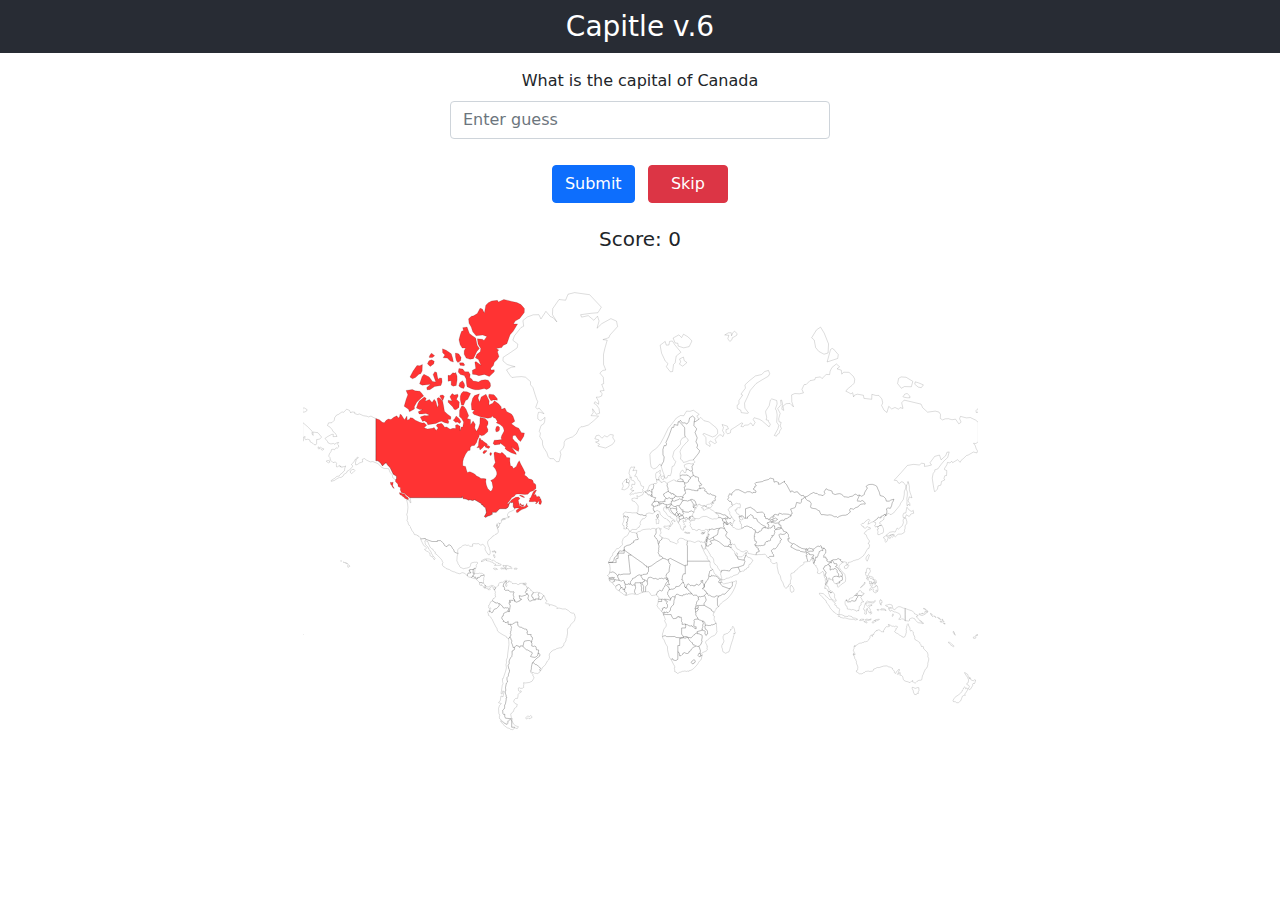
==== index.html @ 3bed67ef "v6" ====
<!doctype html><html lang="en"><head><meta charset="utf-8"/><link rel="icon" href="/favicon.ico"/><meta name="viewport" content="width=device-width,initial-scale=1"/><meta name="theme-color" content="#000000"/><meta name="description" content="Web site created using create-react-app"/><link rel="apple-touch-icon" href="/logo192.png"/><link rel="manifest" href="/manifest.json"/><title>Capitle</title><script defer="defer" src="/static/js/main.561a22de.js"></script><link href="/static/css/main.0641d508.css" rel="stylesheet"></head><body><noscript>You need to enable JavaScript to run this app.</noscript><div id="root"></div></body></html>
---- static/css/main.0641d508.css ----
@charset "UTF-8";body{-webkit-font-smoothing:antialiased;-moz-osx-font-smoothing:grayscale;font-family:-apple-system,BlinkMacSystemFont,Segoe UI,Roboto,Oxygen,Ubuntu,Cantarell,Fira Sans,Droid Sans,Helvetica Neue,sans-serif}code{font-family:source-code-pro,Menlo,Monaco,Consolas,Courier New,monospace}.App{text-align:center}.App-logo{height:40vmin;pointer-events:none}@media (prefers-reduced-motion:no-preference){.App-logo{-webkit-animation:App-logo-spin 20s linear infinite;animation:App-logo-spin 20s linear infinite}}.App-header{align-items:center;background-color:#282c34;color:#fff;display:flex;flex-direction:column;font-size:calc(10px + 2vmin);justify-content:flex-start;margin-bottom:.2em;max-height:150vh;padding:.2em}.App-link{color:#61dafb}@-webkit-keyframes App-logo-spin{0%{-webkit-transform:rotate(0deg);transform:rotate(0deg)}to{-webkit-transform:rotate(1turn);transform:rotate(1turn)}}@keyframes App-logo-spin{0%{-webkit-transform:rotate(0deg);transform:rotate(0deg)}to{-webkit-transform:rotate(1turn);transform:rotate(1turn)}}.input-field{margin:auto;max-width:400px;padding:10px}.right-spacing{margin-right:1em}/*!
 * Bootstrap v5.1.3 (https://getbootstrap.com/)
 * Copyright 2011-2021 The Bootstrap Authors
 * Copyright 2011-2021 Twitter, Inc.
 * Licensed under MIT (https://github.com/twbs/bootstrap/blob/main/LICENSE)
 */:root{--bs-blue:#0d6efd;--bs-indigo:#6610f2;--bs-purple:#6f42c1;--bs-pink:#d63384;--bs-red:#dc3545;--bs-orange:#fd7e14;--bs-yellow:#ffc107;--bs-green:#198754;--bs-teal:#20c997;--bs-cyan:#0dcaf0;--bs-white:#fff;--bs-gray:#6c757d;--bs-gray-dark:#343a40;--bs-gray-100:#f8f9fa;--bs-gray-200:#e9ecef;--bs-gray-300:#dee2e6;--bs-gray-400:#ced4da;--bs-gray-500:#adb5bd;--bs-gray-600:#6c757d;--bs-gray-700:#495057;--bs-gray-800:#343a40;--bs-gray-900:#212529;--bs-primary:#0d6efd;--bs-secondary:#6c757d;--bs-success:#198754;--bs-info:#0dcaf0;--bs-warning:#ffc107;--bs-danger:#dc3545;--bs-light:#f8f9fa;--bs-dark:#212529;--bs-primary-rgb:13,110,253;--bs-secondary-rgb:108,117,125;--bs-success-rgb:25,135,84;--bs-info-rgb:13,202,240;--bs-warning-rgb:255,193,7;--bs-danger-rgb:220,53,69;--bs-light-rgb:248,249,250;--bs-dark-rgb:33,37,41;--bs-white-rgb:255,255,255;--bs-black-rgb:0,0,0;--bs-body-color-rgb:33,37,41;--bs-body-bg-rgb:255,255,255;--bs-font-sans-serif:system-ui,-apple-system,"Segoe UI",Roboto,"Helvetica Neue",Arial,"Noto Sans","Liberation Sans",sans-serif,"Apple Color Emoji","Segoe UI Emoji","Segoe UI Symbol","Noto Color Emoji";--bs-font-monospace:SFMono-Regular,Menlo,Monaco,Consolas,"Liberation Mono","Courier New",monospace;--bs-gradient:linear-gradient(180deg,hsla(0,0%,100%,.15),hsla(0,0%,100%,0));--bs-body-font-family:var(--bs-font-sans-serif);--bs-body-font-size:1rem;--bs-body-font-weight:400;--bs-body-line-height:1.5;--bs-body-color:#212529;--bs-body-bg:#fff}*,:after,:before{box-sizing:border-box}@media (prefers-reduced-motion:no-preference){:root{scroll-behavior:smooth}}body{-webkit-text-size-adjust:100%;-webkit-tap-highlight-color:transparent;background-color:#fff;background-color:var(--bs-body-bg);color:#212529;color:var(--bs-body-color);font-family:system-ui,-apple-system,Segoe UI,Roboto,Helvetica Neue,Arial,Noto Sans,Liberation Sans,sans-serif,Apple Color Emoji,Segoe UI Emoji,Segoe UI Symbol,Noto Color Emoji;font-family:var(--bs-body-font-family);font-size:1rem;font-size:var(--bs-body-font-size);font-weight:400;font-weight:var(--bs-body-font-weight);line-height:1.5;line-height:var(--bs-body-line-height);margin:0;text-align:var(--bs-body-text-align)}hr{background-color:currentColor;border:0;color:inherit;margin:1rem 0;opacity:.25}hr:not([size]){height:1px}.h1,.h2,.h3,.h4,.h5,.h6,h1,h2,h3,h4,h5,h6{font-weight:500;line-height:1.2;margin-bottom:.5rem;margin-top:0}.h1,h1{font-size:calc(1.375rem + 1.5vw)}@media (min-width:1200px){.h1,h1{font-size:2.5rem}}.h2,h2{font-size:calc(1.325rem + .9vw)}@media (min-width:1200px){.h2,h2{font-size:2rem}}.h3,h3{font-size:calc(1.3rem + .6vw)}@media (min-width:1200px){.h3,h3{font-size:1.75rem}}.h4,h4{font-size:calc(1.275rem + .3vw)}@media (min-width:1200px){.h4,h4{font-size:1.5rem}}.h5,h5{font-size:1.25rem}.h6,h6{font-size:1rem}p{margin-bottom:1rem;margin-top:0}abbr[data-bs-original-title],abbr[title]{cursor:help;-webkit-text-decoration:underline dotted;text-decoration:underline dotted;-webkit-text-decoration-skip-ink:none;text-decoration-skip-ink:none}address{font-style:normal;line-height:inherit;margin-bottom:1rem}ol,ul{padding-left:2rem}dl,ol,ul{margin-bottom:1rem;margin-top:0}ol ol,ol ul,ul ol,ul ul{margin-bottom:0}dt{font-weight:700}dd{margin-bottom:.5rem;margin-left:0}blockquote{margin:0 0 1rem}b,strong{font-weight:bolder}.small,small{font-size:.875em}.mark,mark{background-color:#fcf8e3;padding:.2em}sub,sup{font-size:.75em;line-height:0;position:relative;vertical-align:baseline}sub{bottom:-.25em}sup{top:-.5em}a{color:#0d6efd;text-decoration:underline}a:hover{color:#0a58ca}a:not([href]):not([class]),a:not([href]):not([class]):hover{color:inherit;text-decoration:none}code,kbd,pre,samp{direction:ltr;font-family:SFMono-Regular,Menlo,Monaco,Consolas,Liberation Mono,Courier New,monospace;font-family:var(--bs-font-monospace);font-size:1em;unicode-bidi:bidi-override}pre{display:block;font-size:.875em;margin-bottom:1rem;margin-top:0;overflow:auto}pre code{color:inherit;font-size:inherit;word-break:normal}code{word-wrap:break-word;color:#d63384;font-size:.875em}a>code{color:inherit}kbd{background-color:#212529;border-radius:.2rem;color:#fff;font-size:.875em;padding:.2rem .4rem}kbd kbd{font-size:1em;font-weight:700;padding:0}figure{margin:0 0 1rem}img,svg{vertical-align:middle}table{border-collapse:collapse;caption-side:bottom}caption{color:#6c757d;padding-bottom:.5rem;padding-top:.5rem;text-align:left}th{text-align:inherit;text-align:-webkit-match-parent}tbody,td,tfoot,th,thead,tr{border:0 solid;border-color:inherit}label{display:inline-block}button{border-radius:0}button:focus:not(:focus-visible){outline:0}button,input,optgroup,select,textarea{font-family:inherit;font-size:inherit;line-height:inherit;margin:0}button,select{text-transform:none}[role=button]{cursor:pointer}select{word-wrap:normal}select:disabled{opacity:1}[list]::-webkit-calendar-picker-indicator{display:none}[type=button],[type=reset],[type=submit],button{-webkit-appearance:button}[type=button]:not(:disabled),[type=reset]:not(:disabled),[type=submit]:not(:disabled),button:not(:disabled){cursor:pointer}::-moz-focus-inner{border-style:none;padding:0}textarea{resize:vertical}fieldset{border:0;margin:0;min-width:0;padding:0}legend{float:left;font-size:calc(1.275rem + .3vw);line-height:inherit;margin-bottom:.5rem;padding:0;width:100%}@media (min-width:1200px){legend{font-size:1.5rem}}legend+*{clear:left}::-webkit-datetime-edit-day-field,::-webkit-datetime-edit-fields-wrapper,::-webkit-datetime-edit-hour-field,::-webkit-datetime-edit-minute,::-webkit-datetime-edit-month-field,::-webkit-datetime-edit-text,::-webkit-datetime-edit-year-field{padding:0}::-webkit-inner-spin-button{height:auto}[type=search]{-webkit-appearance:textfield;outline-offset:-2px}::-webkit-search-decoration{-webkit-appearance:none}::-webkit-color-swatch-wrapper{padding:0}::file-selector-button{font:inherit}::-webkit-file-upload-button{-webkit-appearance:button;font:inherit}output{display:inline-block}iframe{border:0}summary{cursor:pointer;display:list-item}progress{vertical-align:baseline}[hidden]{display:none!important}.lead{font-size:1.25rem;font-weight:300}.display-1{font-size:calc(1.625rem + 4.5vw);font-weight:300;line-height:1.2}@media (min-width:1200px){.display-1{font-size:5rem}}.display-2{font-size:calc(1.575rem + 3.9vw);font-weight:300;line-height:1.2}@media (min-width:1200px){.display-2{font-size:4.5rem}}.display-3{font-size:calc(1.525rem + 3.3vw);font-weight:300;line-height:1.2}@media (min-width:1200px){.display-3{font-size:4rem}}.display-4{font-size:calc(1.475rem + 2.7vw);font-weight:300;line-height:1.2}@media (min-width:1200px){.display-4{font-size:3.5rem}}.display-5{font-size:calc(1.425rem + 2.1vw);font-weight:300;line-height:1.2}@media (min-width:1200px){.display-5{font-size:3rem}}.display-6{font-size:calc(1.375rem + 1.5vw);font-weight:300;line-height:1.2}@media (min-width:1200px){.display-6{font-size:2.5rem}}.list-inline,.list-unstyled{list-style:none;padding-left:0}.list-inline-item{display:inline-block}.list-inline-item:not(:last-child){margin-right:.5rem}.initialism{font-size:.875em;text-transform:uppercase}.blockquote{font-size:1.25rem;margin-bottom:1rem}.blockquote>:last-child{margin-bottom:0}.blockquote-footer{color:#6c757d;font-size:.875em;margin-bottom:1rem;margin-top:-1rem}.blockquote-footer:before{content:"— "}.img-fluid,.img-thumbnail{height:auto;max-width:100%}.img-thumbnail{background-color:#fff;border:1px solid #dee2e6;border-radius:.25rem;padding:.25rem}.figure{display:inline-block}.figure-img{line-height:1;margin-bottom:.5rem}.figure-caption{color:#6c757d;font-size:.875em}.container,.container-fluid,.container-lg,.container-md,.container-sm,.container-xl,.container-xxl{margin-left:auto;margin-right:auto;padding-left:.75rem;padding-left:var(--bs-gutter-x,.75rem);padding-right:.75rem;padding-right:var(--bs-gutter-x,.75rem);width:100%}@media (min-width:576px){.container,.container-sm{max-width:540px}}@media (min-width:768px){.container,.container-md,.container-sm{max-width:720px}}@media (min-width:992px){.container,.container-lg,.container-md,.container-sm{max-width:960px}}@media (min-width:1200px){.container,.container-lg,.container-md,.container-sm,.container-xl{max-width:1140px}}@media (min-width:1400px){.container,.container-lg,.container-md,.container-sm,.container-xl,.container-xxl{max-width:1320px}}.row{--bs-gutter-x:1.5rem;--bs-gutter-y:0;display:flex;flex-wrap:wrap;margin-left:calc(var(--bs-gutter-x)*-.5);margin-right:calc(var(--bs-gutter-x)*-.5);margin-top:calc(var(--bs-gutter-y)*-1)}.row>*{flex-shrink:0;margin-top:var(--bs-gutter-y);max-width:100%;padding-left:calc(var(--bs-gutter-x)*.5);padding-right:calc(var(--bs-gutter-x)*.5);width:100%}.col{flex:1 0}.row-cols-auto>*{flex:0 0 auto;width:auto}.row-cols-1>*{flex:0 0 auto;width:100%}.row-cols-2>*{flex:0 0 auto;width:50%}.row-cols-3>*{flex:0 0 auto;width:33.3333333333%}.row-cols-4>*{flex:0 0 auto;width:25%}.row-cols-5>*{flex:0 0 auto;width:20%}.row-cols-6>*{flex:0 0 auto;width:16.6666666667%}.col-auto{flex:0 0 auto;width:auto}.col-1{flex:0 0 auto;width:8.33333333%}.col-2{flex:0 0 auto;width:16.66666667%}.col-3{flex:0 0 auto;width:25%}.col-4{flex:0 0 auto;width:33.33333333%}.col-5{flex:0 0 auto;width:41.66666667%}.col-6{flex:0 0 auto;width:50%}.col-7{flex:0 0 auto;width:58.33333333%}.col-8{flex:0 0 auto;width:66.66666667%}.col-9{flex:0 0 auto;width:75%}.col-10{flex:0 0 auto;width:83.33333333%}.col-11{flex:0 0 auto;width:91.66666667%}.col-12{flex:0 0 auto;width:100%}.offset-1{margin-left:8.33333333%}.offset-2{margin-left:16.66666667%}.offset-3{margin-left:25%}.offset-4{margin-left:33.33333333%}.offset-5{margin-left:41.66666667%}.offset-6{margin-left:50%}.offset-7{margin-left:58.33333333%}.offset-8{margin-left:66.66666667%}.offset-9{margin-left:75%}.offset-10{margin-left:83.33333333%}.offset-11{margin-left:91.66666667%}.g-0,.gx-0{--bs-gutter-x:0}.g-0,.gy-0{--bs-gutter-y:0}.g-1,.gx-1{--bs-gutter-x:0.25rem}.g-1,.gy-1{--bs-gutter-y:0.25rem}.g-2,.gx-2{--bs-gutter-x:0.5rem}.g-2,.gy-2{--bs-gutter-y:0.5rem}.g-3,.gx-3{--bs-gutter-x:1rem}.g-3,.gy-3{--bs-gutter-y:1rem}.g-4,.gx-4{--bs-gutter-x:1.5rem}.g-4,.gy-4{--bs-gutter-y:1.5rem}.g-5,.gx-5{--bs-gutter-x:3rem}.g-5,.gy-5{--bs-gutter-y:3rem}@media (min-width:576px){.col-sm{flex:1 0}.row-cols-sm-auto>*{flex:0 0 auto;width:auto}.row-cols-sm-1>*{flex:0 0 auto;width:100%}.row-cols-sm-2>*{flex:0 0 auto;width:50%}.row-cols-sm-3>*{flex:0 0 auto;width:33.3333333333%}.row-cols-sm-4>*{flex:0 0 auto;width:25%}.row-cols-sm-5>*{flex:0 0 auto;width:20%}.row-cols-sm-6>*{flex:0 0 auto;width:16.6666666667%}.col-sm-auto{flex:0 0 auto;width:auto}.col-sm-1{flex:0 0 auto;width:8.33333333%}.col-sm-2{flex:0 0 auto;width:16.66666667%}.col-sm-3{flex:0 0 auto;width:25%}.col-sm-4{flex:0 0 auto;width:33.33333333%}.col-sm-5{flex:0 0 auto;width:41.66666667%}.col-sm-6{flex:0 0 auto;width:50%}.col-sm-7{flex:0 0 auto;width:58.33333333%}.col-sm-8{flex:0 0 auto;width:66.66666667%}.col-sm-9{flex:0 0 auto;width:75%}.col-sm-10{flex:0 0 auto;width:83.33333333%}.col-sm-11{flex:0 0 auto;width:91.66666667%}.col-sm-12{flex:0 0 auto;width:100%}.offset-sm-0{margin-left:0}.offset-sm-1{margin-left:8.33333333%}.offset-sm-2{margin-left:16.66666667%}.offset-sm-3{margin-left:25%}.offset-sm-4{margin-left:33.33333333%}.offset-sm-5{margin-left:41.66666667%}.offset-sm-6{margin-left:50%}.offset-sm-7{margin-left:58.33333333%}.offset-sm-8{margin-left:66.66666667%}.offset-sm-9{margin-left:75%}.offset-sm-10{margin-left:83.33333333%}.offset-sm-11{margin-left:91.66666667%}.g-sm-0,.gx-sm-0{--bs-gutter-x:0}.g-sm-0,.gy-sm-0{--bs-gutter-y:0}.g-sm-1,.gx-sm-1{--bs-gutter-x:0.25rem}.g-sm-1,.gy-sm-1{--bs-gutter-y:0.25rem}.g-sm-2,.gx-sm-2{--bs-gutter-x:0.5rem}.g-sm-2,.gy-sm-2{--bs-gutter-y:0.5rem}.g-sm-3,.gx-sm-3{--bs-gutter-x:1rem}.g-sm-3,.gy-sm-3{--bs-gutter-y:1rem}.g-sm-4,.gx-sm-4{--bs-gutter-x:1.5rem}.g-sm-4,.gy-sm-4{--bs-gutter-y:1.5rem}.g-sm-5,.gx-sm-5{--bs-gutter-x:3rem}.g-sm-5,.gy-sm-5{--bs-gutter-y:3rem}}@media (min-width:768px){.col-md{flex:1 0}.row-cols-md-auto>*{flex:0 0 auto;width:auto}.row-cols-md-1>*{flex:0 0 auto;width:100%}.row-cols-md-2>*{flex:0 0 auto;width:50%}.row-cols-md-3>*{flex:0 0 auto;width:33.3333333333%}.row-cols-md-4>*{flex:0 0 auto;width:25%}.row-cols-md-5>*{flex:0 0 auto;width:20%}.row-cols-md-6>*{flex:0 0 auto;width:16.6666666667%}.col-md-auto{flex:0 0 auto;width:auto}.col-md-1{flex:0 0 auto;width:8.33333333%}.col-md-2{flex:0 0 auto;width:16.66666667%}.col-md-3{flex:0 0 auto;width:25%}.col-md-4{flex:0 0 auto;width:33.33333333%}.col-md-5{flex:0 0 auto;width:41.66666667%}.col-md-6{flex:0 0 auto;width:50%}.col-md-7{flex:0 0 auto;width:58.33333333%}.col-md-8{flex:0 0 auto;width:66.66666667%}.col-md-9{flex:0 0 auto;width:75%}.col-md-10{flex:0 0 auto;width:83.33333333%}.col-md-11{flex:0 0 auto;width:91.66666667%}.col-md-12{flex:0 0 auto;width:100%}.offset-md-0{margin-left:0}.offset-md-1{margin-left:8.33333333%}.offset-md-2{margin-left:16.66666667%}.offset-md-3{margin-left:25%}.offset-md-4{margin-left:33.33333333%}.offset-md-5{margin-left:41.66666667%}.offset-md-6{margin-left:50%}.offset-md-7{margin-left:58.33333333%}.offset-md-8{margin-left:66.66666667%}.offset-md-9{margin-left:75%}.offset-md-10{margin-left:83.33333333%}.offset-md-11{margin-left:91.66666667%}.g-md-0,.gx-md-0{--bs-gutter-x:0}.g-md-0,.gy-md-0{--bs-gutter-y:0}.g-md-1,.gx-md-1{--bs-gutter-x:0.25rem}.g-md-1,.gy-md-1{--bs-gutter-y:0.25rem}.g-md-2,.gx-md-2{--bs-gutter-x:0.5rem}.g-md-2,.gy-md-2{--bs-gutter-y:0.5rem}.g-md-3,.gx-md-3{--bs-gutter-x:1rem}.g-md-3,.gy-md-3{--bs-gutter-y:1rem}.g-md-4,.gx-md-4{--bs-gutter-x:1.5rem}.g-md-4,.gy-md-4{--bs-gutter-y:1.5rem}.g-md-5,.gx-md-5{--bs-gutter-x:3rem}.g-md-5,.gy-md-5{--bs-gutter-y:3rem}}@media (min-width:992px){.col-lg{flex:1 0}.row-cols-lg-auto>*{flex:0 0 auto;width:auto}.row-cols-lg-1>*{flex:0 0 auto;width:100%}.row-cols-lg-2>*{flex:0 0 auto;width:50%}.row-cols-lg-3>*{flex:0 0 auto;width:33.3333333333%}.row-cols-lg-4>*{flex:0 0 auto;width:25%}.row-cols-lg-5>*{flex:0 0 auto;width:20%}.row-cols-lg-6>*{flex:0 0 auto;width:16.6666666667%}.col-lg-auto{flex:0 0 auto;width:auto}.col-lg-1{flex:0 0 auto;width:8.33333333%}.col-lg-2{flex:0 0 auto;width:16.66666667%}.col-lg-3{flex:0 0 auto;width:25%}.col-lg-4{flex:0 0 auto;width:33.33333333%}.col-lg-5{flex:0 0 auto;width:41.66666667%}.col-lg-6{flex:0 0 auto;width:50%}.col-lg-7{flex:0 0 auto;width:58.33333333%}.col-lg-8{flex:0 0 auto;width:66.66666667%}.col-lg-9{flex:0 0 auto;width:75%}.col-lg-10{flex:0 0 auto;width:83.33333333%}.col-lg-11{flex:0 0 auto;width:91.66666667%}.col-lg-12{flex:0 0 auto;width:100%}.offset-lg-0{margin-left:0}.offset-lg-1{margin-left:8.33333333%}.offset-lg-2{margin-left:16.66666667%}.offset-lg-3{margin-left:25%}.offset-lg-4{margin-left:33.33333333%}.offset-lg-5{margin-left:41.66666667%}.offset-lg-6{margin-left:50%}.offset-lg-7{margin-left:58.33333333%}.offset-lg-8{margin-left:66.66666667%}.offset-lg-9{margin-left:75%}.offset-lg-10{margin-left:83.33333333%}.offset-lg-11{margin-left:91.66666667%}.g-lg-0,.gx-lg-0{--bs-gutter-x:0}.g-lg-0,.gy-lg-0{--bs-gutter-y:0}.g-lg-1,.gx-lg-1{--bs-gutter-x:0.25rem}.g-lg-1,.gy-lg-1{--bs-gutter-y:0.25rem}.g-lg-2,.gx-lg-2{--bs-gutter-x:0.5rem}.g-lg-2,.gy-lg-2{--bs-gutter-y:0.5rem}.g-lg-3,.gx-lg-3{--bs-gutter-x:1rem}.g-lg-3,.gy-lg-3{--bs-gutter-y:1rem}.g-lg-4,.gx-lg-4{--bs-gutter-x:1.5rem}.g-lg-4,.gy-lg-4{--bs-gutter-y:1.5rem}.g-lg-5,.gx-lg-5{--bs-gutter-x:3rem}.g-lg-5,.gy-lg-5{--bs-gutter-y:3rem}}@media (min-width:1200px){.col-xl{flex:1 0}.row-cols-xl-auto>*{flex:0 0 auto;width:auto}.row-cols-xl-1>*{flex:0 0 auto;width:100%}.row-cols-xl-2>*{flex:0 0 auto;width:50%}.row-cols-xl-3>*{flex:0 0 auto;width:33.3333333333%}.row-cols-xl-4>*{flex:0 0 auto;width:25%}.row-cols-xl-5>*{flex:0 0 auto;width:20%}.row-cols-xl-6>*{flex:0 0 auto;width:16.6666666667%}.col-xl-auto{flex:0 0 auto;width:auto}.col-xl-1{flex:0 0 auto;width:8.33333333%}.col-xl-2{flex:0 0 auto;width:16.66666667%}.col-xl-3{flex:0 0 auto;width:25%}.col-xl-4{flex:0 0 auto;width:33.33333333%}.col-xl-5{flex:0 0 auto;width:41.66666667%}.col-xl-6{flex:0 0 auto;width:50%}.col-xl-7{flex:0 0 auto;width:58.33333333%}.col-xl-8{flex:0 0 auto;width:66.66666667%}.col-xl-9{flex:0 0 auto;width:75%}.col-xl-10{flex:0 0 auto;width:83.33333333%}.col-xl-11{flex:0 0 auto;width:91.66666667%}.col-xl-12{flex:0 0 auto;width:100%}.offset-xl-0{margin-left:0}.offset-xl-1{margin-left:8.33333333%}.offset-xl-2{margin-left:16.66666667%}.offset-xl-3{margin-left:25%}.offset-xl-4{margin-left:33.33333333%}.offset-xl-5{margin-left:41.66666667%}.offset-xl-6{margin-left:50%}.offset-xl-7{margin-left:58.33333333%}.offset-xl-8{margin-left:66.66666667%}.offset-xl-9{margin-left:75%}.offset-xl-10{margin-left:83.33333333%}.offset-xl-11{margin-left:91.66666667%}.g-xl-0,.gx-xl-0{--bs-gutter-x:0}.g-xl-0,.gy-xl-0{--bs-gutter-y:0}.g-xl-1,.gx-xl-1{--bs-gutter-x:0.25rem}.g-xl-1,.gy-xl-1{--bs-gutter-y:0.25rem}.g-xl-2,.gx-xl-2{--bs-gutter-x:0.5rem}.g-xl-2,.gy-xl-2{--bs-gutter-y:0.5rem}.g-xl-3,.gx-xl-3{--bs-gutter-x:1rem}.g-xl-3,.gy-xl-3{--bs-gutter-y:1rem}.g-xl-4,.gx-xl-4{--bs-gutter-x:1.5rem}.g-xl-4,.gy-xl-4{--bs-gutter-y:1.5rem}.g-xl-5,.gx-xl-5{--bs-gutter-x:3rem}.g-xl-5,.gy-xl-5{--bs-gutter-y:3rem}}@media (min-width:1400px){.col-xxl{flex:1 0}.row-cols-xxl-auto>*{flex:0 0 auto;width:auto}.row-cols-xxl-1>*{flex:0 0 auto;width:100%}.row-cols-xxl-2>*{flex:0 0 auto;width:50%}.row-cols-xxl-3>*{flex:0 0 auto;width:33.3333333333%}.row-cols-xxl-4>*{flex:0 0 auto;width:25%}.row-cols-xxl-5>*{flex:0 0 auto;width:20%}.row-cols-xxl-6>*{flex:0 0 auto;width:16.6666666667%}.col-xxl-auto{flex:0 0 auto;width:auto}.col-xxl-1{flex:0 0 auto;width:8.33333333%}.col-xxl-2{flex:0 0 auto;width:16.66666667%}.col-xxl-3{flex:0 0 auto;width:25%}.col-xxl-4{flex:0 0 auto;width:33.33333333%}.col-xxl-5{flex:0 0 auto;width:41.66666667%}.col-xxl-6{flex:0 0 auto;width:50%}.col-xxl-7{flex:0 0 auto;width:58.33333333%}.col-xxl-8{flex:0 0 auto;width:66.66666667%}.col-xxl-9{flex:0 0 auto;width:75%}.col-xxl-10{flex:0 0 auto;width:83.33333333%}.col-xxl-11{flex:0 0 auto;width:91.66666667%}.col-xxl-12{flex:0 0 auto;width:100%}.offset-xxl-0{margin-left:0}.offset-xxl-1{margin-left:8.33333333%}.offset-xxl-2{margin-left:16.66666667%}.offset-xxl-3{margin-left:25%}.offset-xxl-4{margin-left:33.33333333%}.offset-xxl-5{margin-left:41.66666667%}.offset-xxl-6{margin-left:50%}.offset-xxl-7{margin-left:58.33333333%}.offset-xxl-8{margin-left:66.66666667%}.offset-xxl-9{margin-left:75%}.offset-xxl-10{margin-left:83.33333333%}.offset-xxl-11{margin-left:91.66666667%}.g-xxl-0,.gx-xxl-0{--bs-gutter-x:0}.g-xxl-0,.gy-xxl-0{--bs-gutter-y:0}.g-xxl-1,.gx-xxl-1{--bs-gutter-x:0.25rem}.g-xxl-1,.gy-xxl-1{--bs-gutter-y:0.25rem}.g-xxl-2,.gx-xxl-2{--bs-gutter-x:0.5rem}.g-xxl-2,.gy-xxl-2{--bs-gutter-y:0.5rem}.g-xxl-3,.gx-xxl-3{--bs-gutter-x:1rem}.g-xxl-3,.gy-xxl-3{--bs-gutter-y:1rem}.g-xxl-4,.gx-xxl-4{--bs-gutter-x:1.5rem}.g-xxl-4,.gy-xxl-4{--bs-gutter-y:1.5rem}.g-xxl-5,.gx-xxl-5{--bs-gutter-x:3rem}.g-xxl-5,.gy-xxl-5{--bs-gutter-y:3rem}}.table{--bs-table-bg:transparent;--bs-table-accent-bg:transparent;--bs-table-striped-color:#212529;--bs-table-striped-bg:rgba(0,0,0,.05);--bs-table-active-color:#212529;--bs-table-active-bg:rgba(0,0,0,.1);--bs-table-hover-color:#212529;--bs-table-hover-bg:rgba(0,0,0,.075);border-color:#dee2e6;color:#212529;margin-bottom:1rem;vertical-align:top;width:100%}.table>:not(caption)>*>*{background-color:var(--bs-table-bg);border-bottom-width:1px;box-shadow:inset 0 0 0 9999px var(--bs-table-accent-bg);padding:.5rem}.table>tbody{vertical-align:inherit}.table>thead{vertical-align:bottom}.table>:not(:first-child){border-top:2px solid}.caption-top{caption-side:top}.table-sm>:not(caption)>*>*{padding:.25rem}.table-bordered>:not(caption)>*{border-width:1px 0}.table-bordered>:not(caption)>*>*{border-width:0 1px}.table-borderless>:not(caption)>*>*{border-bottom-width:0}.table-borderless>:not(:first-child){border-top-width:0}.table-striped>tbody>tr:nth-of-type(odd)>*{--bs-table-accent-bg:var(--bs-table-striped-bg);color:var(--bs-table-striped-color)}.table-active{--bs-table-accent-bg:var(--bs-table-active-bg);color:var(--bs-table-active-color)}.table-hover>tbody>tr:hover>*{--bs-table-accent-bg:var(--bs-table-hover-bg);color:var(--bs-table-hover-color)}.table-primary{--bs-table-bg:#cfe2ff;--bs-table-striped-bg:#c5d7f2;--bs-table-striped-color:#000;--bs-table-active-bg:#bacbe6;--bs-table-active-color:#000;--bs-table-hover-bg:#bfd1ec;--bs-table-hover-color:#000;border-color:#bacbe6;color:#000}.table-secondary{--bs-table-bg:#e2e3e5;--bs-table-striped-bg:#d7d8da;--bs-table-striped-color:#000;--bs-table-active-bg:#cbccce;--bs-table-active-color:#000;--bs-table-hover-bg:#d1d2d4;--bs-table-hover-color:#000;border-color:#cbccce;color:#000}.table-success{--bs-table-bg:#d1e7dd;--bs-table-striped-bg:#c7dbd2;--bs-table-striped-color:#000;--bs-table-active-bg:#bcd0c7;--bs-table-active-color:#000;--bs-table-hover-bg:#c1d6cc;--bs-table-hover-color:#000;border-color:#bcd0c7;color:#000}.table-info{--bs-table-bg:#cff4fc;--bs-table-striped-bg:#c5e8ef;--bs-table-striped-color:#000;--bs-table-active-bg:#badce3;--bs-table-active-color:#000;--bs-table-hover-bg:#bfe2e9;--bs-table-hover-color:#000;border-color:#badce3;color:#000}.table-warning{--bs-table-bg:#fff3cd;--bs-table-striped-bg:#f2e7c3;--bs-table-striped-color:#000;--bs-table-active-bg:#e6dbb9;--bs-table-active-color:#000;--bs-table-hover-bg:#ece1be;--bs-table-hover-color:#000;border-color:#e6dbb9;color:#000}.table-danger{--bs-table-bg:#f8d7da;--bs-table-striped-bg:#eccccf;--bs-table-striped-color:#000;--bs-table-active-bg:#dfc2c4;--bs-table-active-color:#000;--bs-table-hover-bg:#e5c7ca;--bs-table-hover-color:#000;border-color:#dfc2c4;color:#000}.table-light{--bs-table-bg:#f8f9fa;--bs-table-striped-bg:#ecedee;--bs-table-striped-color:#000;--bs-table-active-bg:#dfe0e1;--bs-table-active-color:#000;--bs-table-hover-bg:#e5e6e7;--bs-table-hover-color:#000;border-color:#dfe0e1;color:#000}.table-dark{--bs-table-bg:#212529;--bs-table-striped-bg:#2c3034;--bs-table-striped-color:#fff;--bs-table-active-bg:#373b3e;--bs-table-active-color:#fff;--bs-table-hover-bg:#323539;--bs-table-hover-color:#fff;border-color:#373b3e;color:#fff}.table-responsive{-webkit-overflow-scrolling:touch;overflow-x:auto}@media (max-width:575.98px){.table-responsive-sm{-webkit-overflow-scrolling:touch;overflow-x:auto}}@media (max-width:767.98px){.table-responsive-md{-webkit-overflow-scrolling:touch;overflow-x:auto}}@media (max-width:991.98px){.table-responsive-lg{-webkit-overflow-scrolling:touch;overflow-x:auto}}@media (max-width:1199.98px){.table-responsive-xl{-webkit-overflow-scrolling:touch;overflow-x:auto}}@media (max-width:1399.98px){.table-responsive-xxl{-webkit-overflow-scrolling:touch;overflow-x:auto}}.form-label{margin-bottom:.5rem}.col-form-label{font-size:inherit;line-height:1.5;margin-bottom:0;padding-bottom:calc(.375rem + 1px);padding-top:calc(.375rem + 1px)}.col-form-label-lg{font-size:1.25rem;padding-bottom:calc(.5rem + 1px);padding-top:calc(.5rem + 1px)}.col-form-label-sm{font-size:.875rem;padding-bottom:calc(.25rem + 1px);padding-top:calc(.25rem + 1px)}.form-text{color:#6c757d;font-size:.875em;margin-top:.25rem}.form-control{-webkit-appearance:none;appearance:none;background-clip:padding-box;background-color:#fff;border:1px solid #ced4da;border-radius:.25rem;color:#212529;display:block;font-size:1rem;font-weight:400;line-height:1.5;padding:.375rem .75rem;transition:border-color .15s ease-in-out,box-shadow .15s ease-in-out;width:100%}@media (prefers-reduced-motion:reduce){.form-control{transition:none}}.form-control[type=file]{overflow:hidden}.form-control[type=file]:not(:disabled):not([readonly]){cursor:pointer}.form-control:focus{background-color:#fff;border-color:#86b7fe;box-shadow:0 0 0 .25rem rgba(13,110,253,.25);color:#212529;outline:0}.form-control::-webkit-date-and-time-value{height:1.5em}.form-control::-webkit-input-placeholder{color:#6c757d;opacity:1}.form-control:-ms-input-placeholder{color:#6c757d;opacity:1}.form-control::placeholder{color:#6c757d;opacity:1}.form-control:disabled,.form-control[readonly]{background-color:#e9ecef;opacity:1}.form-control::file-selector-button{-webkit-margin-end:.75rem;background-color:#e9ecef;border:0 solid;border-color:inherit;border-inline-end-width:1px;border-radius:0;color:#212529;margin:-.375rem -.75rem;margin-inline-end:.75rem;padding:.375rem .75rem;pointer-events:none;transition:color .15s ease-in-out,background-color .15s ease-in-out,border-color .15s ease-in-out,box-shadow .15s ease-in-out}@media (prefers-reduced-motion:reduce){.form-control::-webkit-file-upload-button{-webkit-transition:none;transition:none}.form-control::file-selector-button{transition:none}}.form-control:hover:not(:disabled):not([readonly])::file-selector-button{background-color:#dde0e3}.form-control::-webkit-file-upload-button{-webkit-margin-end:.75rem;background-color:#e9ecef;border:0 solid;border-color:inherit;border-inline-end-width:1px;border-radius:0;color:#212529;margin:-.375rem -.75rem;margin-inline-end:.75rem;padding:.375rem .75rem;pointer-events:none;-webkit-transition:color .15s ease-in-out,background-color .15s ease-in-out,border-color .15s ease-in-out,box-shadow .15s ease-in-out;transition:color .15s ease-in-out,background-color .15s ease-in-out,border-color .15s ease-in-out,box-shadow .15s ease-in-out}@media (prefers-reduced-motion:reduce){.form-control::-webkit-file-upload-button{-webkit-transition:none;transition:none}}.form-control:hover:not(:disabled):not([readonly])::-webkit-file-upload-button{background-color:#dde0e3}.form-control-plaintext{background-color:transparent;border:solid transparent;border-width:1px 0;color:#212529;display:block;line-height:1.5;margin-bottom:0;padding:.375rem 0;width:100%}.form-control-plaintext.form-control-lg,.form-control-plaintext.form-control-sm{padding-left:0;padding-right:0}.form-control-sm{border-radius:.2rem;font-size:.875rem;min-height:calc(1.5em + .5rem + 2px);padding:.25rem .5rem}.form-control-sm::file-selector-button{-webkit-margin-end:.5rem;margin:-.25rem -.5rem;margin-inline-end:.5rem;padding:.25rem .5rem}.form-control-sm::-webkit-file-upload-button{-webkit-margin-end:.5rem;margin:-.25rem -.5rem;margin-inline-end:.5rem;padding:.25rem .5rem}.form-control-lg{border-radius:.3rem;font-size:1.25rem;min-height:calc(1.5em + 1rem + 2px);padding:.5rem 1rem}.form-control-lg::file-selector-button{-webkit-margin-end:1rem;margin:-.5rem -1rem;margin-inline-end:1rem;padding:.5rem 1rem}.form-control-lg::-webkit-file-upload-button{-webkit-margin-end:1rem;margin:-.5rem -1rem;margin-inline-end:1rem;padding:.5rem 1rem}textarea.form-control{min-height:calc(1.5em + .75rem + 2px)}textarea.form-control-sm{min-height:calc(1.5em + .5rem + 2px)}textarea.form-control-lg{min-height:calc(1.5em + 1rem + 2px)}.form-control-color{height:auto;padding:.375rem;width:3rem}.form-control-color:not(:disabled):not([readonly]){cursor:pointer}.form-control-color::-moz-color-swatch{border-radius:.25rem;height:1.5em}.form-control-color::-webkit-color-swatch{border-radius:.25rem;height:1.5em}.form-select{-moz-padding-start:calc(.75rem - 3px);-webkit-appearance:none;appearance:none;background-color:#fff;background-image:url("data:image/svg+xml;charset=utf-8,%3Csvg xmlns='http://www.w3.org/2000/svg' viewBox='0 0 16 16'%3E%3Cpath fill='none' stroke='%23343a40' stroke-linecap='round' stroke-linejoin='round' stroke-width='2' d='m2 5 6 6 6-6'/%3E%3C/svg%3E");background-position:right .75rem center;background-repeat:no-repeat;background-size:16px 12px;border:1px solid #ced4da;border-radius:.25rem;color:#212529;display:block;font-size:1rem;font-weight:400;line-height:1.5;padding:.375rem 2.25rem .375rem .75rem;transition:border-color .15s ease-in-out,box-shadow .15s ease-in-out;width:100%}@media (prefers-reduced-motion:reduce){.form-select{transition:none}}.form-select:focus{border-color:#86b7fe;box-shadow:0 0 0 .25rem rgba(13,110,253,.25);outline:0}.form-select[multiple],.form-select[size]:not([size="1"]){background-image:none;padding-right:.75rem}.form-select:disabled{background-color:#e9ecef}.form-select:-moz-focusring{color:transparent;text-shadow:0 0 0 #212529}.form-select-sm{border-radius:.2rem;font-size:.875rem;padding-bottom:.25rem;padding-left:.5rem;padding-top:.25rem}.form-select-lg{border-radius:.3rem;font-size:1.25rem;padding-bottom:.5rem;padding-left:1rem;padding-top:.5rem}.form-check{display:block;margin-bottom:.125rem;min-height:1.5rem;padding-left:1.5em}.form-check .form-check-input{float:left;margin-left:-1.5em}.form-check-input{color-adjust:exact;-webkit-appearance:none;appearance:none;background-color:#fff;background-position:50%;background-repeat:no-repeat;background-size:contain;border:1px solid rgba(0,0,0,.25);height:1em;margin-top:.25em;-webkit-print-color-adjust:exact;vertical-align:top;width:1em}.form-check-input[type=checkbox]{border-radius:.25em}.form-check-input[type=radio]{border-radius:50%}.form-check-input:active{-webkit-filter:brightness(90%);filter:brightness(90%)}.form-check-input:focus{border-color:#86b7fe;box-shadow:0 0 0 .25rem rgba(13,110,253,.25);outline:0}.form-check-input:checked{background-color:#0d6efd;border-color:#0d6efd}.form-check-input:checked[type=checkbox]{background-image:url("data:image/svg+xml;charset=utf-8,%3Csvg xmlns='http://www.w3.org/2000/svg' viewBox='0 0 20 20'%3E%3Cpath fill='none' stroke='%23fff' stroke-linecap='round' stroke-linejoin='round' stroke-width='3' d='m6 10 3 3 6-6'/%3E%3C/svg%3E")}.form-check-input:checked[type=radio]{background-image:url("data:image/svg+xml;charset=utf-8,%3Csvg xmlns='http://www.w3.org/2000/svg' viewBox='-4 -4 8 8'%3E%3Ccircle r='2' fill='%23fff'/%3E%3C/svg%3E")}.form-check-input[type=checkbox]:indeterminate{background-color:#0d6efd;background-image:url("data:image/svg+xml;charset=utf-8,%3Csvg xmlns='http://www.w3.org/2000/svg' viewBox='0 0 20 20'%3E%3Cpath fill='none' stroke='%23fff' stroke-linecap='round' stroke-linejoin='round' stroke-width='3' d='M6 10h8'/%3E%3C/svg%3E");border-color:#0d6efd}.form-check-input:disabled{-webkit-filter:none;filter:none;opacity:.5;pointer-events:none}.form-check-input:disabled~.form-check-label,.form-check-input[disabled]~.form-check-label{opacity:.5}.form-switch{padding-left:2.5em}.form-switch .form-check-input{background-image:url("data:image/svg+xml;charset=utf-8,%3Csvg xmlns='http://www.w3.org/2000/svg' viewBox='-4 -4 8 8'%3E%3Ccircle r='3' fill='rgba(0, 0, 0, 0.25)'/%3E%3C/svg%3E");background-position:0;border-radius:2em;margin-left:-2.5em;transition:background-position .15s ease-in-out;width:2em}@media (prefers-reduced-motion:reduce){.form-switch .form-check-input{transition:none}}.form-switch .form-check-input:focus{background-image:url("data:image/svg+xml;charset=utf-8,%3Csvg xmlns='http://www.w3.org/2000/svg' viewBox='-4 -4 8 8'%3E%3Ccircle r='3' fill='%2386b7fe'/%3E%3C/svg%3E")}.form-switch .form-check-input:checked{background-image:url("data:image/svg+xml;charset=utf-8,%3Csvg xmlns='http://www.w3.org/2000/svg' viewBox='-4 -4 8 8'%3E%3Ccircle r='3' fill='%23fff'/%3E%3C/svg%3E");background-position:100%}.form-check-inline{display:inline-block;margin-right:1rem}.btn-check{clip:rect(0,0,0,0);pointer-events:none;position:absolute}.btn-check:disabled+.btn,.btn-check[disabled]+.btn{-webkit-filter:none;filter:none;opacity:.65;pointer-events:none}.form-range{-webkit-appearance:none;appearance:none;background-color:transparent;height:1.5rem;padding:0;width:100%}.form-range:focus{outline:0}.form-range:focus::-webkit-slider-thumb{box-shadow:0 0 0 1px #fff,0 0 0 .25rem rgba(13,110,253,.25)}.form-range:focus::-moz-range-thumb{box-shadow:0 0 0 1px #fff,0 0 0 .25rem rgba(13,110,253,.25)}.form-range::-moz-focus-outer{border:0}.form-range::-webkit-slider-thumb{-webkit-appearance:none;appearance:none;background-color:#0d6efd;border:0;border-radius:1rem;height:1rem;margin-top:-.25rem;-webkit-transition:background-color .15s ease-in-out,border-color .15s ease-in-out,box-shadow .15s ease-in-out;transition:background-color .15s ease-in-out,border-color .15s ease-in-out,box-shadow .15s ease-in-out;width:1rem}@media (prefers-reduced-motion:reduce){.form-range::-webkit-slider-thumb{-webkit-transition:none;transition:none}}.form-range::-webkit-slider-thumb:active{background-color:#b6d4fe}.form-range::-webkit-slider-runnable-track{background-color:#dee2e6;border-color:transparent;border-radius:1rem;color:transparent;cursor:pointer;height:.5rem;width:100%}.form-range::-moz-range-thumb{appearance:none;background-color:#0d6efd;border:0;border-radius:1rem;height:1rem;-moz-transition:background-color .15s ease-in-out,border-color .15s ease-in-out,box-shadow .15s ease-in-out;transition:background-color .15s ease-in-out,border-color .15s ease-in-out,box-shadow .15s ease-in-out;width:1rem}@media (prefers-reduced-motion:reduce){.form-range::-moz-range-thumb{-moz-transition:none;transition:none}}.form-range::-moz-range-thumb:active{background-color:#b6d4fe}.form-range::-moz-range-track{background-color:#dee2e6;border-color:transparent;border-radius:1rem;color:transparent;cursor:pointer;height:.5rem;width:100%}.form-range:disabled{pointer-events:none}.form-range:disabled::-webkit-slider-thumb{background-color:#adb5bd}.form-range:disabled::-moz-range-thumb{background-color:#adb5bd}.form-floating{position:relative}.form-floating>.form-control,.form-floating>.form-select{height:calc(3.5rem + 2px);line-height:1.25}.form-floating>label{border:1px solid transparent;height:100%;left:0;padding:1rem .75rem;pointer-events:none;position:absolute;top:0;-webkit-transform-origin:0 0;transform-origin:0 0;transition:opacity .1s ease-in-out,-webkit-transform .1s ease-in-out;transition:opacity .1s ease-in-out,transform .1s ease-in-out;transition:opacity .1s ease-in-out,transform .1s ease-in-out,-webkit-transform .1s ease-in-out}@media (prefers-reduced-motion:reduce){.form-floating>label{transition:none}}.form-floating>.form-control{padding:1rem .75rem}.form-floating>.form-control::-webkit-input-placeholder{color:transparent}.form-floating>.form-control:-ms-input-placeholder{color:transparent}.form-floating>.form-control::placeholder{color:transparent}.form-floating>.form-control:not(:-ms-input-placeholder){padding-bottom:.625rem;padding-top:1.625rem}.form-floating>.form-control:focus,.form-floating>.form-control:not(:placeholder-shown){padding-bottom:.625rem;padding-top:1.625rem}.form-floating>.form-control:-webkit-autofill{padding-bottom:.625rem;padding-top:1.625rem}.form-floating>.form-select{padding-bottom:.625rem;padding-top:1.625rem}.form-floating>.form-control:not(:-ms-input-placeholder)~label{opacity:.65;transform:scale(.85) translateY(-.5rem) translateX(.15rem)}.form-floating>.form-control:focus~label,.form-floating>.form-control:not(:placeholder-shown)~label,.form-floating>.form-select~label{opacity:.65;-webkit-transform:scale(.85) translateY(-.5rem) translateX(.15rem);transform:scale(.85) translateY(-.5rem) translateX(.15rem)}.form-floating>.form-control:-webkit-autofill~label{opacity:.65;-webkit-transform:scale(.85) translateY(-.5rem) translateX(.15rem);transform:scale(.85) translateY(-.5rem) translateX(.15rem)}.input-group{align-items:stretch;display:flex;flex-wrap:wrap;position:relative;width:100%}.input-group>.form-control,.input-group>.form-select{flex:1 1 auto;min-width:0;position:relative;width:1%}.input-group>.form-control:focus,.input-group>.form-select:focus{z-index:3}.input-group .btn{position:relative;z-index:2}.input-group .btn:focus{z-index:3}.input-group-text{align-items:center;background-color:#e9ecef;border:1px solid #ced4da;border-radius:.25rem;color:#212529;display:flex;font-size:1rem;font-weight:400;line-height:1.5;padding:.375rem .75rem;text-align:center;white-space:nowrap}.input-group-lg>.btn,.input-group-lg>.form-control,.input-group-lg>.form-select,.input-group-lg>.input-group-text{border-radius:.3rem;font-size:1.25rem;padding:.5rem 1rem}.input-group-sm>.btn,.input-group-sm>.form-control,.input-group-sm>.form-select,.input-group-sm>.input-group-text{border-radius:.2rem;font-size:.875rem;padding:.25rem .5rem}.input-group-lg>.form-select,.input-group-sm>.form-select{padding-right:3rem}.input-group.has-validation>.dropdown-toggle:nth-last-child(n+4),.input-group.has-validation>:nth-last-child(n+3):not(.dropdown-toggle):not(.dropdown-menu),.input-group:not(.has-validation)>.dropdown-toggle:nth-last-child(n+3),.input-group:not(.has-validation)>:not(:last-child):not(.dropdown-toggle):not(.dropdown-menu){border-bottom-right-radius:0;border-top-right-radius:0}.input-group>:not(:first-child):not(.dropdown-menu):not(.valid-tooltip):not(.valid-feedback):not(.invalid-tooltip):not(.invalid-feedback){border-bottom-left-radius:0;border-top-left-radius:0;margin-left:-1px}.valid-feedback{color:#198754;display:none;font-size:.875em;margin-top:.25rem;width:100%}.valid-tooltip{background-color:rgba(25,135,84,.9);border-radius:.25rem;color:#fff;display:none;font-size:.875rem;margin-top:.1rem;max-width:100%;padding:.25rem .5rem;position:absolute;top:100%;z-index:5}.is-valid~.valid-feedback,.is-valid~.valid-tooltip,.was-validated :valid~.valid-feedback,.was-validated :valid~.valid-tooltip{display:block}.form-control.is-valid,.was-validated .form-control:valid{background-image:url("data:image/svg+xml;charset=utf-8,%3Csvg xmlns='http://www.w3.org/2000/svg' viewBox='0 0 8 8'%3E%3Cpath fill='%23198754' d='M2.3 6.73.6 4.53c-.4-1.04.46-1.4 1.1-.8l1.1 1.4 3.4-3.8c.6-.63 1.6-.27 1.2.7l-4 4.6c-.43.5-.8.4-1.1.1z'/%3E%3C/svg%3E");background-position:right calc(.375em + .1875rem) center;background-repeat:no-repeat;background-size:calc(.75em + .375rem) calc(.75em + .375rem);border-color:#198754;padding-right:calc(1.5em + .75rem)}.form-control.is-valid:focus,.was-validated .form-control:valid:focus{border-color:#198754;box-shadow:0 0 0 .25rem rgba(25,135,84,.25)}.was-validated textarea.form-control:valid,textarea.form-control.is-valid{background-position:top calc(.375em + .1875rem) right calc(.375em + .1875rem);padding-right:calc(1.5em + .75rem)}.form-select.is-valid,.was-validated .form-select:valid{border-color:#198754}.form-select.is-valid:not([multiple]):not([size]),.form-select.is-valid:not([multiple])[size="1"],.was-validated .form-select:valid:not([multiple]):not([size]),.was-validated .form-select:valid:not([multiple])[size="1"]{background-image:url("data:image/svg+xml;charset=utf-8,%3Csvg xmlns='http://www.w3.org/2000/svg' viewBox='0 0 16 16'%3E%3Cpath fill='none' stroke='%23343a40' stroke-linecap='round' stroke-linejoin='round' stroke-width='2' d='m2 5 6 6 6-6'/%3E%3C/svg%3E"),url("data:image/svg+xml;charset=utf-8,%3Csvg xmlns='http://www.w3.org/2000/svg' viewBox='0 0 8 8'%3E%3Cpath fill='%23198754' d='M2.3 6.73.6 4.53c-.4-1.04.46-1.4 1.1-.8l1.1 1.4 3.4-3.8c.6-.63 1.6-.27 1.2.7l-4 4.6c-.43.5-.8.4-1.1.1z'/%3E%3C/svg%3E");background-position:right .75rem center,center right 2.25rem;background-size:16px 12px,calc(.75em + .375rem) calc(.75em + .375rem);padding-right:4.125rem}.form-select.is-valid:focus,.was-validated .form-select:valid:focus{border-color:#198754;box-shadow:0 0 0 .25rem rgba(25,135,84,.25)}.form-check-input.is-valid,.was-validated .form-check-input:valid{border-color:#198754}.form-check-input.is-valid:checked,.was-validated .form-check-input:valid:checked{background-color:#198754}.form-check-input.is-valid:focus,.was-validated .form-check-input:valid:focus{box-shadow:0 0 0 .25rem rgba(25,135,84,.25)}.form-check-input.is-valid~.form-check-label,.was-validated .form-check-input:valid~.form-check-label{color:#198754}.form-check-inline .form-check-input~.valid-feedback{margin-left:.5em}.input-group .form-control.is-valid,.input-group .form-select.is-valid,.was-validated .input-group .form-control:valid,.was-validated .input-group .form-select:valid{z-index:1}.input-group .form-control.is-valid:focus,.input-group .form-select.is-valid:focus,.was-validated .input-group .form-control:valid:focus,.was-validated .input-group .form-select:valid:focus{z-index:3}.invalid-feedback{color:#dc3545;display:none;font-size:.875em;margin-top:.25rem;width:100%}.invalid-tooltip{background-color:rgba(220,53,69,.9);border-radius:.25rem;color:#fff;display:none;font-size:.875rem;margin-top:.1rem;max-width:100%;padding:.25rem .5rem;position:absolute;top:100%;z-index:5}.is-invalid~.invalid-feedback,.is-invalid~.invalid-tooltip,.was-validated :invalid~.invalid-feedback,.was-validated :invalid~.invalid-tooltip{display:block}.form-control.is-invalid,.was-validated .form-control:invalid{background-image:url("data:image/svg+xml;charset=utf-8,%3Csvg xmlns='http://www.w3.org/2000/svg' width='12' height='12' fill='none' stroke='%23dc3545'%3E%3Ccircle cx='6' cy='6' r='4.5'/%3E%3Cpath stroke-linejoin='round' d='M5.8 3.6h.4L6 6.5z'/%3E%3Ccircle cx='6' cy='8.2' r='.6' fill='%23dc3545' stroke='none'/%3E%3C/svg%3E");background-position:right calc(.375em + .1875rem) center;background-repeat:no-repeat;background-size:calc(.75em + .375rem) calc(.75em + .375rem);border-color:#dc3545;padding-right:calc(1.5em + .75rem)}.form-control.is-invalid:focus,.was-validated .form-control:invalid:focus{border-color:#dc3545;box-shadow:0 0 0 .25rem rgba(220,53,69,.25)}.was-validated textarea.form-control:invalid,textarea.form-control.is-invalid{background-position:top calc(.375em + .1875rem) right calc(.375em + .1875rem);padding-right:calc(1.5em + .75rem)}.form-select.is-invalid,.was-validated .form-select:invalid{border-color:#dc3545}.form-select.is-invalid:not([multiple]):not([size]),.form-select.is-invalid:not([multiple])[size="1"],.was-validated .form-select:invalid:not([multiple]):not([size]),.was-validated .form-select:invalid:not([multiple])[size="1"]{background-image:url("data:image/svg+xml;charset=utf-8,%3Csvg xmlns='http://www.w3.org/2000/svg' viewBox='0 0 16 16'%3E%3Cpath fill='none' stroke='%23343a40' stroke-linecap='round' stroke-linejoin='round' stroke-width='2' d='m2 5 6 6 6-6'/%3E%3C/svg%3E"),url("data:image/svg+xml;charset=utf-8,%3Csvg xmlns='http://www.w3.org/2000/svg' width='12' height='12' fill='none' stroke='%23dc3545'%3E%3Ccircle cx='6' cy='6' r='4.5'/%3E%3Cpath stroke-linejoin='round' d='M5.8 3.6h.4L6 6.5z'/%3E%3Ccircle cx='6' cy='8.2' r='.6' fill='%23dc3545' stroke='none'/%3E%3C/svg%3E");background-position:right .75rem center,center right 2.25rem;background-size:16px 12px,calc(.75em + .375rem) calc(.75em + .375rem);padding-right:4.125rem}.form-select.is-invalid:focus,.was-validated .form-select:invalid:focus{border-color:#dc3545;box-shadow:0 0 0 .25rem rgba(220,53,69,.25)}.form-check-input.is-invalid,.was-validated .form-check-input:invalid{border-color:#dc3545}.form-check-input.is-invalid:checked,.was-validated .form-check-input:invalid:checked{background-color:#dc3545}.form-check-input.is-invalid:focus,.was-validated .form-check-input:invalid:focus{box-shadow:0 0 0 .25rem rgba(220,53,69,.25)}.form-check-input.is-invalid~.form-check-label,.was-validated .form-check-input:invalid~.form-check-label{color:#dc3545}.form-check-inline .form-check-input~.invalid-feedback{margin-left:.5em}.input-group .form-control.is-invalid,.input-group .form-select.is-invalid,.was-validated .input-group .form-control:invalid,.was-validated .input-group .form-select:invalid{z-index:2}.input-group .form-control.is-invalid:focus,.input-group .form-select.is-invalid:focus,.was-validated .input-group .form-control:invalid:focus,.was-validated .input-group .form-select:invalid:focus{z-index:3}.btn{background-color:transparent;border:1px solid transparent;border-radius:.25rem;color:#212529;cursor:pointer;display:inline-block;font-size:1rem;font-weight:400;line-height:1.5;padding:.375rem .75rem;text-align:center;text-decoration:none;transition:color .15s ease-in-out,background-color .15s ease-in-out,border-color .15s ease-in-out,box-shadow .15s ease-in-out;-webkit-user-select:none;-ms-user-select:none;user-select:none;vertical-align:middle}@media (prefers-reduced-motion:reduce){.btn{transition:none}}.btn:hover{color:#212529}.btn-check:focus+.btn,.btn:focus{box-shadow:0 0 0 .25rem rgba(13,110,253,.25);outline:0}.btn.disabled,.btn:disabled,fieldset:disabled .btn{opacity:.65;pointer-events:none}.btn-primary{background-color:#0d6efd;border-color:#0d6efd;color:#fff}.btn-check:focus+.btn-primary,.btn-primary:focus,.btn-primary:hover{background-color:#0b5ed7;border-color:#0a58ca;color:#fff}.btn-check:focus+.btn-primary,.btn-primary:focus{box-shadow:0 0 0 .25rem rgba(49,132,253,.5)}.btn-check:active+.btn-primary,.btn-check:checked+.btn-primary,.btn-primary.active,.btn-primary:active,.show>.btn-primary.dropdown-toggle{background-color:#0a58ca;border-color:#0a53be;color:#fff}.btn-check:active+.btn-primary:focus,.btn-check:checked+.btn-primary:focus,.btn-primary.active:focus,.btn-primary:active:focus,.show>.btn-primary.dropdown-toggle:focus{box-shadow:0 0 0 .25rem rgba(49,132,253,.5)}.btn-primary.disabled,.btn-primary:disabled{background-color:#0d6efd;border-color:#0d6efd;color:#fff}.btn-secondary{background-color:#6c757d;border-color:#6c757d;color:#fff}.btn-check:focus+.btn-secondary,.btn-secondary:focus,.btn-secondary:hover{background-color:#5c636a;border-color:#565e64;color:#fff}.btn-check:focus+.btn-secondary,.btn-secondary:focus{box-shadow:0 0 0 .25rem hsla(208,6%,54%,.5)}.btn-check:active+.btn-secondary,.btn-check:checked+.btn-secondary,.btn-secondary.active,.btn-secondary:active,.show>.btn-secondary.dropdown-toggle{background-color:#565e64;border-color:#51585e;color:#fff}.btn-check:active+.btn-secondary:focus,.btn-check:checked+.btn-secondary:focus,.btn-secondary.active:focus,.btn-secondary:active:focus,.show>.btn-secondary.dropdown-toggle:focus{box-shadow:0 0 0 .25rem hsla(208,6%,54%,.5)}.btn-secondary.disabled,.btn-secondary:disabled{background-color:#6c757d;border-color:#6c757d;color:#fff}.btn-success{background-color:#198754;border-color:#198754;color:#fff}.btn-check:focus+.btn-success,.btn-success:focus,.btn-success:hover{background-color:#157347;border-color:#146c43;color:#fff}.btn-check:focus+.btn-success,.btn-success:focus{box-shadow:0 0 0 .25rem rgba(60,153,110,.5)}.btn-check:active+.btn-success,.btn-check:checked+.btn-success,.btn-success.active,.btn-success:active,.show>.btn-success.dropdown-toggle{background-color:#146c43;border-color:#13653f;color:#fff}.btn-check:active+.btn-success:focus,.btn-check:checked+.btn-success:focus,.btn-success.active:focus,.btn-success:active:focus,.show>.btn-success.dropdown-toggle:focus{box-shadow:0 0 0 .25rem rgba(60,153,110,.5)}.btn-success.disabled,.btn-success:disabled{background-color:#198754;border-color:#198754;color:#fff}.btn-info{background-color:#0dcaf0;border-color:#0dcaf0;color:#000}.btn-check:focus+.btn-info,.btn-info:focus,.btn-info:hover{background-color:#31d2f2;border-color:#25cff2;color:#000}.btn-check:focus+.btn-info,.btn-info:focus{box-shadow:0 0 0 .25rem rgba(11,172,204,.5)}.btn-check:active+.btn-info,.btn-check:checked+.btn-info,.btn-info.active,.btn-info:active,.show>.btn-info.dropdown-toggle{background-color:#3dd5f3;border-color:#25cff2;color:#000}.btn-check:active+.btn-info:focus,.btn-check:checked+.btn-info:focus,.btn-info.active:focus,.btn-info:active:focus,.show>.btn-info.dropdown-toggle:focus{box-shadow:0 0 0 .25rem rgba(11,172,204,.5)}.btn-info.disabled,.btn-info:disabled{background-color:#0dcaf0;border-color:#0dcaf0;color:#000}.btn-warning{background-color:#ffc107;border-color:#ffc107;color:#000}.btn-check:focus+.btn-warning,.btn-warning:focus,.btn-warning:hover{background-color:#ffca2c;border-color:#ffc720;color:#000}.btn-check:focus+.btn-warning,.btn-warning:focus{box-shadow:0 0 0 .25rem rgba(217,164,6,.5)}.btn-check:active+.btn-warning,.btn-check:checked+.btn-warning,.btn-warning.active,.btn-warning:active,.show>.btn-warning.dropdown-toggle{background-color:#ffcd39;border-color:#ffc720;color:#000}.btn-check:active+.btn-warning:focus,.btn-check:checked+.btn-warning:focus,.btn-warning.active:focus,.btn-warning:active:focus,.show>.btn-warning.dropdown-toggle:focus{box-shadow:0 0 0 .25rem rgba(217,164,6,.5)}.btn-warning.disabled,.btn-warning:disabled{background-color:#ffc107;border-color:#ffc107;color:#000}.btn-danger{background-color:#dc3545;border-color:#dc3545;color:#fff}.btn-check:focus+.btn-danger,.btn-danger:focus,.btn-danger:hover{background-color:#bb2d3b;border-color:#b02a37;color:#fff}.btn-check:focus+.btn-danger,.btn-danger:focus{box-shadow:0 0 0 .25rem rgba(225,83,97,.5)}.btn-check:active+.btn-danger,.btn-check:checked+.btn-danger,.btn-danger.active,.btn-danger:active,.show>.btn-danger.dropdown-toggle{background-color:#b02a37;border-color:#a52834;color:#fff}.btn-check:active+.btn-danger:focus,.btn-check:checked+.btn-danger:focus,.btn-danger.active:focus,.btn-danger:active:focus,.show>.btn-danger.dropdown-toggle:focus{box-shadow:0 0 0 .25rem rgba(225,83,97,.5)}.btn-danger.disabled,.btn-danger:disabled{background-color:#dc3545;border-color:#dc3545;color:#fff}.btn-light{background-color:#f8f9fa;border-color:#f8f9fa;color:#000}.btn-check:focus+.btn-light,.btn-light:focus,.btn-light:hover{background-color:#f9fafb;border-color:#f9fafb;color:#000}.btn-check:focus+.btn-light,.btn-light:focus{box-shadow:0 0 0 .25rem hsla(210,2%,83%,.5)}.btn-check:active+.btn-light,.btn-check:checked+.btn-light,.btn-light.active,.btn-light:active,.show>.btn-light.dropdown-toggle{background-color:#f9fafb;border-color:#f9fafb;color:#000}.btn-check:active+.btn-light:focus,.btn-check:checked+.btn-light:focus,.btn-light.active:focus,.btn-light:active:focus,.show>.btn-light.dropdown-toggle:focus{box-shadow:0 0 0 .25rem hsla(210,2%,83%,.5)}.btn-light.disabled,.btn-light:disabled{background-color:#f8f9fa;border-color:#f8f9fa;color:#000}.btn-dark{background-color:#212529;border-color:#212529;color:#fff}.btn-check:focus+.btn-dark,.btn-dark:focus,.btn-dark:hover{background-color:#1c1f23;border-color:#1a1e21;color:#fff}.btn-check:focus+.btn-dark,.btn-dark:focus{box-shadow:0 0 0 .25rem rgba(66,70,73,.5)}.btn-check:active+.btn-dark,.btn-check:checked+.btn-dark,.btn-dark.active,.btn-dark:active,.show>.btn-dark.dropdown-toggle{background-color:#1a1e21;border-color:#191c1f;color:#fff}.btn-check:active+.btn-dark:focus,.btn-check:checked+.btn-dark:focus,.btn-dark.active:focus,.btn-dark:active:focus,.show>.btn-dark.dropdown-toggle:focus{box-shadow:0 0 0 .25rem rgba(66,70,73,.5)}.btn-dark.disabled,.btn-dark:disabled{background-color:#212529;border-color:#212529;color:#fff}.btn-outline-primary{border-color:#0d6efd;color:#0d6efd}.btn-outline-primary:hover{background-color:#0d6efd;border-color:#0d6efd;color:#fff}.btn-check:focus+.btn-outline-primary,.btn-outline-primary:focus{box-shadow:0 0 0 .25rem rgba(13,110,253,.5)}.btn-check:active+.btn-outline-primary,.btn-check:checked+.btn-outline-primary,.btn-outline-primary.active,.btn-outline-primary.dropdown-toggle.show,.btn-outline-primary:active{background-color:#0d6efd;border-color:#0d6efd;color:#fff}.btn-check:active+.btn-outline-primary:focus,.btn-check:checked+.btn-outline-primary:focus,.btn-outline-primary.active:focus,.btn-outline-primary.dropdown-toggle.show:focus,.btn-outline-primary:active:focus{box-shadow:0 0 0 .25rem rgba(13,110,253,.5)}.btn-outline-primary.disabled,.btn-outline-primary:disabled{background-color:transparent;color:#0d6efd}.btn-outline-secondary{border-color:#6c757d;color:#6c757d}.btn-outline-secondary:hover{background-color:#6c757d;border-color:#6c757d;color:#fff}.btn-check:focus+.btn-outline-secondary,.btn-outline-secondary:focus{box-shadow:0 0 0 .25rem hsla(208,7%,46%,.5)}.btn-check:active+.btn-outline-secondary,.btn-check:checked+.btn-outline-secondary,.btn-outline-secondary.active,.btn-outline-secondary.dropdown-toggle.show,.btn-outline-secondary:active{background-color:#6c757d;border-color:#6c757d;color:#fff}.btn-check:active+.btn-outline-secondary:focus,.btn-check:checked+.btn-outline-secondary:focus,.btn-outline-secondary.active:focus,.btn-outline-secondary.dropdown-toggle.show:focus,.btn-outline-secondary:active:focus{box-shadow:0 0 0 .25rem hsla(208,7%,46%,.5)}.btn-outline-secondary.disabled,.btn-outline-secondary:disabled{background-color:transparent;color:#6c757d}.btn-outline-success{border-color:#198754;color:#198754}.btn-outline-success:hover{background-color:#198754;border-color:#198754;color:#fff}.btn-check:focus+.btn-outline-success,.btn-outline-success:focus{box-shadow:0 0 0 .25rem rgba(25,135,84,.5)}.btn-check:active+.btn-outline-success,.btn-check:checked+.btn-outline-success,.btn-outline-success.active,.btn-outline-success.dropdown-toggle.show,.btn-outline-success:active{background-color:#198754;border-color:#198754;color:#fff}.btn-check:active+.btn-outline-success:focus,.btn-check:checked+.btn-outline-success:focus,.btn-outline-success.active:focus,.btn-outline-success.dropdown-toggle.show:focus,.btn-outline-success:active:focus{box-shadow:0 0 0 .25rem rgba(25,135,84,.5)}.btn-outline-success.disabled,.btn-outline-success:disabled{background-color:transparent;color:#198754}.btn-outline-info{border-color:#0dcaf0;color:#0dcaf0}.btn-outline-info:hover{background-color:#0dcaf0;border-color:#0dcaf0;color:#000}.btn-check:focus+.btn-outline-info,.btn-outline-info:focus{box-shadow:0 0 0 .25rem rgba(13,202,240,.5)}.btn-check:active+.btn-outline-info,.btn-check:checked+.btn-outline-info,.btn-outline-info.active,.btn-outline-info.dropdown-toggle.show,.btn-outline-info:active{background-color:#0dcaf0;border-color:#0dcaf0;color:#000}.btn-check:active+.btn-outline-info:focus,.btn-check:checked+.btn-outline-info:focus,.btn-outline-info.active:focus,.btn-outline-info.dropdown-toggle.show:focus,.btn-outline-info:active:focus{box-shadow:0 0 0 .25rem rgba(13,202,240,.5)}.btn-outline-info.disabled,.btn-outline-info:disabled{background-color:transparent;color:#0dcaf0}.btn-outline-warning{border-color:#ffc107;color:#ffc107}.btn-outline-warning:hover{background-color:#ffc107;border-color:#ffc107;color:#000}.btn-check:focus+.btn-outline-warning,.btn-outline-warning:focus{box-shadow:0 0 0 .25rem rgba(255,193,7,.5)}.btn-check:active+.btn-outline-warning,.btn-check:checked+.btn-outline-warning,.btn-outline-warning.active,.btn-outline-warning.dropdown-toggle.show,.btn-outline-warning:active{background-color:#ffc107;border-color:#ffc107;color:#000}.btn-check:active+.btn-outline-warning:focus,.btn-check:checked+.btn-outline-warning:focus,.btn-outline-warning.active:focus,.btn-outline-warning.dropdown-toggle.show:focus,.btn-outline-warning:active:focus{box-shadow:0 0 0 .25rem rgba(255,193,7,.5)}.btn-outline-warning.disabled,.btn-outline-warning:disabled{background-color:transparent;color:#ffc107}.btn-outline-danger{border-color:#dc3545;color:#dc3545}.btn-outline-danger:hover{background-color:#dc3545;border-color:#dc3545;color:#fff}.btn-check:focus+.btn-outline-danger,.btn-outline-danger:focus{box-shadow:0 0 0 .25rem rgba(220,53,69,.5)}.btn-check:active+.btn-outline-danger,.btn-check:checked+.btn-outline-danger,.btn-outline-danger.active,.btn-outline-danger.dropdown-toggle.show,.btn-outline-danger:active{background-color:#dc3545;border-color:#dc3545;color:#fff}.btn-check:active+.btn-outline-danger:focus,.btn-check:checked+.btn-outline-danger:focus,.btn-outline-danger.active:focus,.btn-outline-danger.dropdown-toggle.show:focus,.btn-outline-danger:active:focus{box-shadow:0 0 0 .25rem rgba(220,53,69,.5)}.btn-outline-danger.disabled,.btn-outline-danger:disabled{background-color:transparent;color:#dc3545}.btn-outline-light{border-color:#f8f9fa;color:#f8f9fa}.btn-outline-light:hover{background-color:#f8f9fa;border-color:#f8f9fa;color:#000}.btn-check:focus+.btn-outline-light,.btn-outline-light:focus{box-shadow:0 0 0 .25rem rgba(248,249,250,.5)}.btn-check:active+.btn-outline-light,.btn-check:checked+.btn-outline-light,.btn-outline-light.active,.btn-outline-light.dropdown-toggle.show,.btn-outline-light:active{background-color:#f8f9fa;border-color:#f8f9fa;color:#000}.btn-check:active+.btn-outline-light:focus,.btn-check:checked+.btn-outline-light:focus,.btn-outline-light.active:focus,.btn-outline-light.dropdown-toggle.show:focus,.btn-outline-light:active:focus{box-shadow:0 0 0 .25rem rgba(248,249,250,.5)}.btn-outline-light.disabled,.btn-outline-light:disabled{background-color:transparent;color:#f8f9fa}.btn-outline-dark{border-color:#212529;color:#212529}.btn-outline-dark:hover{background-color:#212529;border-color:#212529;color:#fff}.btn-check:focus+.btn-outline-dark,.btn-outline-dark:focus{box-shadow:0 0 0 .25rem rgba(33,37,41,.5)}.btn-check:active+.btn-outline-dark,.btn-check:checked+.btn-outline-dark,.btn-outline-dark.active,.btn-outline-dark.dropdown-toggle.show,.btn-outline-dark:active{background-color:#212529;border-color:#212529;color:#fff}.btn-check:active+.btn-outline-dark:focus,.btn-check:checked+.btn-outline-dark:focus,.btn-outline-dark.active:focus,.btn-outline-dark.dropdown-toggle.show:focus,.btn-outline-dark:active:focus{box-shadow:0 0 0 .25rem rgba(33,37,41,.5)}.btn-outline-dark.disabled,.btn-outline-dark:disabled{background-color:transparent;color:#212529}.btn-link{color:#0d6efd;font-weight:400;text-decoration:underline}.btn-link:hover{color:#0a58ca}.btn-link.disabled,.btn-link:disabled{color:#6c757d}.btn-group-lg>.btn,.btn-lg{border-radius:.3rem;font-size:1.25rem;padding:.5rem 1rem}.btn-group-sm>.btn,.btn-sm{border-radius:.2rem;font-size:.875rem;padding:.25rem .5rem}.fade{transition:opacity .15s linear}@media (prefers-reduced-motion:reduce){.fade{transition:none}}.fade:not(.show){opacity:0}.collapse:not(.show){display:none}.collapsing{height:0;overflow:hidden;transition:height .35s ease}@media (prefers-reduced-motion:reduce){.collapsing{transition:none}}.collapsing.collapse-horizontal{height:auto;transition:width .35s ease;width:0}@media (prefers-reduced-motion:reduce){.collapsing.collapse-horizontal{transition:none}}.dropdown,.dropend,.dropstart,.dropup{position:relative}.dropdown-toggle{white-space:nowrap}.dropdown-toggle:after{border-bottom:0;border-left:.3em solid transparent;border-right:.3em solid transparent;border-top:.3em solid;content:"";display:inline-block;margin-left:.255em;vertical-align:.255em}.dropdown-toggle:empty:after{margin-left:0}.dropdown-menu{background-clip:padding-box;background-color:#fff;border:1px solid rgba(0,0,0,.15);border-radius:.25rem;color:#212529;display:none;font-size:1rem;list-style:none;margin:0;min-width:10rem;padding:.5rem 0;position:absolute;text-align:left;z-index:1000}.dropdown-menu[data-bs-popper]{left:0;margin-top:.125rem;top:100%}.dropdown-menu-start{--bs-position:start}.dropdown-menu-start[data-bs-popper]{left:0;right:auto}.dropdown-menu-end{--bs-position:end}.dropdown-menu-end[data-bs-popper]{left:auto;right:0}@media (min-width:576px){.dropdown-menu-sm-start{--bs-position:start}.dropdown-menu-sm-start[data-bs-popper]{left:0;right:auto}.dropdown-menu-sm-end{--bs-position:end}.dropdown-menu-sm-end[data-bs-popper]{left:auto;right:0}}@media (min-width:768px){.dropdown-menu-md-start{--bs-position:start}.dropdown-menu-md-start[data-bs-popper]{left:0;right:auto}.dropdown-menu-md-end{--bs-position:end}.dropdown-menu-md-end[data-bs-popper]{left:auto;right:0}}@media (min-width:992px){.dropdown-menu-lg-start{--bs-position:start}.dropdown-menu-lg-start[data-bs-popper]{left:0;right:auto}.dropdown-menu-lg-end{--bs-position:end}.dropdown-menu-lg-end[data-bs-popper]{left:auto;right:0}}@media (min-width:1200px){.dropdown-menu-xl-start{--bs-position:start}.dropdown-menu-xl-start[data-bs-popper]{left:0;right:auto}.dropdown-menu-xl-end{--bs-position:end}.dropdown-menu-xl-end[data-bs-popper]{left:auto;right:0}}@media (min-width:1400px){.dropdown-menu-xxl-start{--bs-position:start}.dropdown-menu-xxl-start[data-bs-popper]{left:0;right:auto}.dropdown-menu-xxl-end{--bs-position:end}.dropdown-menu-xxl-end[data-bs-popper]{left:auto;right:0}}.dropup .dropdown-menu[data-bs-popper]{bottom:100%;margin-bottom:.125rem;margin-top:0;top:auto}.dropup .dropdown-toggle:after{border-bottom:.3em solid;border-left:.3em solid transparent;border-right:.3em solid transparent;border-top:0;content:"";display:inline-block;margin-left:.255em;vertical-align:.255em}.dropup .dropdown-toggle:empty:after{margin-left:0}.dropend .dropdown-menu[data-bs-popper]{left:100%;margin-left:.125rem;margin-top:0;right:auto;top:0}.dropend .dropdown-toggle:after{border-bottom:.3em solid transparent;border-left:.3em solid;border-right:0;border-top:.3em solid transparent;content:"";display:inline-block;margin-left:.255em;vertical-align:.255em}.dropend .dropdown-toggle:empty:after{margin-left:0}.dropend .dropdown-toggle:after{vertical-align:0}.dropstart .dropdown-menu[data-bs-popper]{left:auto;margin-right:.125rem;margin-top:0;right:100%;top:0}.dropstart .dropdown-toggle:after{content:"";display:inline-block;display:none;margin-left:.255em;vertical-align:.255em}.dropstart .dropdown-toggle:before{border-bottom:.3em solid transparent;border-right:.3em solid;border-top:.3em solid transparent;content:"";display:inline-block;margin-right:.255em;vertical-align:.255em}.dropstart .dropdown-toggle:empty:after{margin-left:0}.dropstart .dropdown-toggle:before{vertical-align:0}.dropdown-divider{border-top:1px solid rgba(0,0,0,.15);height:0;margin:.5rem 0;overflow:hidden}.dropdown-item{background-color:transparent;border:0;clear:both;color:#212529;display:block;font-weight:400;padding:.25rem 1rem;text-align:inherit;text-decoration:none;white-space:nowrap;width:100%}.dropdown-item:focus,.dropdown-item:hover{background-color:#e9ecef;color:#1e2125}.dropdown-item.active,.dropdown-item:active{background-color:#0d6efd;color:#fff;text-decoration:none}.dropdown-item.disabled,.dropdown-item:disabled{background-color:transparent;color:#adb5bd;pointer-events:none}.dropdown-menu.show{display:block}.dropdown-header{color:#6c757d;display:block;font-size:.875rem;margin-bottom:0;padding:.5rem 1rem;white-space:nowrap}.dropdown-item-text{color:#212529;display:block;padding:.25rem 1rem}.dropdown-menu-dark{background-color:#343a40;border-color:rgba(0,0,0,.15);color:#dee2e6}.dropdown-menu-dark .dropdown-item{color:#dee2e6}.dropdown-menu-dark .dropdown-item:focus,.dropdown-menu-dark .dropdown-item:hover{background-color:hsla(0,0%,100%,.15);color:#fff}.dropdown-menu-dark .dropdown-item.active,.dropdown-menu-dark .dropdown-item:active{background-color:#0d6efd;color:#fff}.dropdown-menu-dark .dropdown-item.disabled,.dropdown-menu-dark .dropdown-item:disabled{color:#adb5bd}.dropdown-menu-dark .dropdown-divider{border-color:rgba(0,0,0,.15)}.dropdown-menu-dark .dropdown-item-text{color:#dee2e6}.dropdown-menu-dark .dropdown-header{color:#adb5bd}.btn-group,.btn-group-vertical{display:inline-flex;position:relative;vertical-align:middle}.btn-group-vertical>.btn,.btn-group>.btn{flex:1 1 auto;position:relative}.btn-group-vertical>.btn-check:checked+.btn,.btn-group-vertical>.btn-check:focus+.btn,.btn-group-vertical>.btn.active,.btn-group-vertical>.btn:active,.btn-group-vertical>.btn:focus,.btn-group-vertical>.btn:hover,.btn-group>.btn-check:checked+.btn,.btn-group>.btn-check:focus+.btn,.btn-group>.btn.active,.btn-group>.btn:active,.btn-group>.btn:focus,.btn-group>.btn:hover{z-index:1}.btn-toolbar{display:flex;flex-wrap:wrap;justify-content:flex-start}.btn-toolbar .input-group{width:auto}.btn-group>.btn-group:not(:first-child),.btn-group>.btn:not(:first-child){margin-left:-1px}.btn-group>.btn-group:not(:last-child)>.btn,.btn-group>.btn:not(:last-child):not(.dropdown-toggle){border-bottom-right-radius:0;border-top-right-radius:0}.btn-group>.btn-group:not(:first-child)>.btn,.btn-group>.btn:nth-child(n+3),.btn-group>:not(.btn-check)+.btn{border-bottom-left-radius:0;border-top-left-radius:0}.dropdown-toggle-split{padding-left:.5625rem;padding-right:.5625rem}.dropdown-toggle-split:after,.dropend .dropdown-toggle-split:after,.dropup .dropdown-toggle-split:after{margin-left:0}.dropstart .dropdown-toggle-split:before{margin-right:0}.btn-group-sm>.btn+.dropdown-toggle-split,.btn-sm+.dropdown-toggle-split{padding-left:.375rem;padding-right:.375rem}.btn-group-lg>.btn+.dropdown-toggle-split,.btn-lg+.dropdown-toggle-split{padding-left:.75rem;padding-right:.75rem}.btn-group-vertical{align-items:flex-start;flex-direction:column;justify-content:center}.btn-group-vertical>.btn,.btn-group-vertical>.btn-group{width:100%}.btn-group-vertical>.btn-group:not(:first-child),.btn-group-vertical>.btn:not(:first-child){margin-top:-1px}.btn-group-vertical>.btn-group:not(:last-child)>.btn,.btn-group-vertical>.btn:not(:last-child):not(.dropdown-toggle){border-bottom-left-radius:0;border-bottom-right-radius:0}.btn-group-vertical>.btn-group:not(:first-child)>.btn,.btn-group-vertical>.btn~.btn{border-top-left-radius:0;border-top-right-radius:0}.nav{display:flex;flex-wrap:wrap;list-style:none;margin-bottom:0;padding-left:0}.nav-link{color:#0d6efd;display:block;padding:.5rem 1rem;text-decoration:none;transition:color .15s ease-in-out,background-color .15s ease-in-out,border-color .15s ease-in-out}@media (prefers-reduced-motion:reduce){.nav-link{transition:none}}.nav-link:focus,.nav-link:hover{color:#0a58ca}.nav-link.disabled{color:#6c757d;cursor:default;pointer-events:none}.nav-tabs{border-bottom:1px solid #dee2e6}.nav-tabs .nav-link{background:0 0;border:1px solid transparent;border-top-left-radius:.25rem;border-top-right-radius:.25rem;margin-bottom:-1px}.nav-tabs .nav-link:focus,.nav-tabs .nav-link:hover{border-color:#e9ecef #e9ecef #dee2e6;isolation:isolate}.nav-tabs .nav-link.disabled{background-color:transparent;border-color:transparent;color:#6c757d}.nav-tabs .nav-item.show .nav-link,.nav-tabs .nav-link.active{background-color:#fff;border-color:#dee2e6 #dee2e6 #fff;color:#495057}.nav-tabs .dropdown-menu{border-top-left-radius:0;border-top-right-radius:0;margin-top:-1px}.nav-pills .nav-link{background:0 0;border:0;border-radius:.25rem}.nav-pills .nav-link.active,.nav-pills .show>.nav-link{background-color:#0d6efd;color:#fff}.nav-fill .nav-item,.nav-fill>.nav-link{flex:1 1 auto;text-align:center}.nav-justified .nav-item,.nav-justified>.nav-link{flex-basis:0;flex-grow:1;text-align:center}.nav-fill .nav-item .nav-link,.nav-justified .nav-item .nav-link{width:100%}.tab-content>.tab-pane{display:none}.tab-content>.active{display:block}.navbar{align-items:center;display:flex;flex-wrap:wrap;justify-content:space-between;padding-bottom:.5rem;padding-top:.5rem;position:relative}.navbar>.container,.navbar>.container-fluid,.navbar>.container-lg,.navbar>.container-md,.navbar>.container-sm,.navbar>.container-xl,.navbar>.container-xxl{align-items:center;display:flex;flex-wrap:inherit;justify-content:space-between}.navbar-brand{font-size:1.25rem;margin-right:1rem;padding-bottom:.3125rem;padding-top:.3125rem;text-decoration:none;white-space:nowrap}.navbar-nav{display:flex;flex-direction:column;list-style:none;margin-bottom:0;padding-left:0}.navbar-nav .nav-link{padding-left:0;padding-right:0}.navbar-nav .dropdown-menu{position:static}.navbar-text{padding-bottom:.5rem;padding-top:.5rem}.navbar-collapse{align-items:center;flex-basis:100%;flex-grow:1}.navbar-toggler{background-color:transparent;border:1px solid transparent;border-radius:.25rem;font-size:1.25rem;line-height:1;padding:.25rem .75rem;transition:box-shadow .15s ease-in-out}@media (prefers-reduced-motion:reduce){.navbar-toggler{transition:none}}.navbar-toggler:hover{text-decoration:none}.navbar-toggler:focus{box-shadow:0 0 0 .25rem;outline:0;text-decoration:none}.navbar-toggler-icon{background-position:50%;background-repeat:no-repeat;background-size:100%;display:inline-block;height:1.5em;vertical-align:middle;width:1.5em}.navbar-nav-scroll{max-height:75vh;max-height:var(--bs-scroll-height,75vh);overflow-y:auto}@media (min-width:576px){.navbar-expand-sm{flex-wrap:nowrap;justify-content:flex-start}.navbar-expand-sm .navbar-nav{flex-direction:row}.navbar-expand-sm .navbar-nav .dropdown-menu{position:absolute}.navbar-expand-sm .navbar-nav .nav-link{padding-left:.5rem;padding-right:.5rem}.navbar-expand-sm .navbar-nav-scroll{overflow:visible}.navbar-expand-sm .navbar-collapse{display:flex!important;flex-basis:auto}.navbar-expand-sm .navbar-toggler,.navbar-expand-sm .offcanvas-header{display:none}.navbar-expand-sm .offcanvas{background-color:transparent;border-left:0;border-right:0;bottom:0;flex-grow:1;position:inherit;-webkit-transform:none;transform:none;transition:none;visibility:visible!important;z-index:1000}.navbar-expand-sm .offcanvas-bottom,.navbar-expand-sm .offcanvas-top{border-bottom:0;border-top:0;height:auto}.navbar-expand-sm .offcanvas-body{display:flex;flex-grow:0;overflow-y:visible;padding:0}}@media (min-width:768px){.navbar-expand-md{flex-wrap:nowrap;justify-content:flex-start}.navbar-expand-md .navbar-nav{flex-direction:row}.navbar-expand-md .navbar-nav .dropdown-menu{position:absolute}.navbar-expand-md .navbar-nav .nav-link{padding-left:.5rem;padding-right:.5rem}.navbar-expand-md .navbar-nav-scroll{overflow:visible}.navbar-expand-md .navbar-collapse{display:flex!important;flex-basis:auto}.navbar-expand-md .navbar-toggler,.navbar-expand-md .offcanvas-header{display:none}.navbar-expand-md .offcanvas{background-color:transparent;border-left:0;border-right:0;bottom:0;flex-grow:1;position:inherit;-webkit-transform:none;transform:none;transition:none;visibility:visible!important;z-index:1000}.navbar-expand-md .offcanvas-bottom,.navbar-expand-md .offcanvas-top{border-bottom:0;border-top:0;height:auto}.navbar-expand-md .offcanvas-body{display:flex;flex-grow:0;overflow-y:visible;padding:0}}@media (min-width:992px){.navbar-expand-lg{flex-wrap:nowrap;justify-content:flex-start}.navbar-expand-lg .navbar-nav{flex-direction:row}.navbar-expand-lg .navbar-nav .dropdown-menu{position:absolute}.navbar-expand-lg .navbar-nav .nav-link{padding-left:.5rem;padding-right:.5rem}.navbar-expand-lg .navbar-nav-scroll{overflow:visible}.navbar-expand-lg .navbar-collapse{display:flex!important;flex-basis:auto}.navbar-expand-lg .navbar-toggler,.navbar-expand-lg .offcanvas-header{display:none}.navbar-expand-lg .offcanvas{background-color:transparent;border-left:0;border-right:0;bottom:0;flex-grow:1;position:inherit;-webkit-transform:none;transform:none;transition:none;visibility:visible!important;z-index:1000}.navbar-expand-lg .offcanvas-bottom,.navbar-expand-lg .offcanvas-top{border-bottom:0;border-top:0;height:auto}.navbar-expand-lg .offcanvas-body{display:flex;flex-grow:0;overflow-y:visible;padding:0}}@media (min-width:1200px){.navbar-expand-xl{flex-wrap:nowrap;justify-content:flex-start}.navbar-expand-xl .navbar-nav{flex-direction:row}.navbar-expand-xl .navbar-nav .dropdown-menu{position:absolute}.navbar-expand-xl .navbar-nav .nav-link{padding-left:.5rem;padding-right:.5rem}.navbar-expand-xl .navbar-nav-scroll{overflow:visible}.navbar-expand-xl .navbar-collapse{display:flex!important;flex-basis:auto}.navbar-expand-xl .navbar-toggler,.navbar-expand-xl .offcanvas-header{display:none}.navbar-expand-xl .offcanvas{background-color:transparent;border-left:0;border-right:0;bottom:0;flex-grow:1;position:inherit;-webkit-transform:none;transform:none;transition:none;visibility:visible!important;z-index:1000}.navbar-expand-xl .offcanvas-bottom,.navbar-expand-xl .offcanvas-top{border-bottom:0;border-top:0;height:auto}.navbar-expand-xl .offcanvas-body{display:flex;flex-grow:0;overflow-y:visible;padding:0}}@media (min-width:1400px){.navbar-expand-xxl{flex-wrap:nowrap;justify-content:flex-start}.navbar-expand-xxl .navbar-nav{flex-direction:row}.navbar-expand-xxl .navbar-nav .dropdown-menu{position:absolute}.navbar-expand-xxl .navbar-nav .nav-link{padding-left:.5rem;padding-right:.5rem}.navbar-expand-xxl .navbar-nav-scroll{overflow:visible}.navbar-expand-xxl .navbar-collapse{display:flex!important;flex-basis:auto}.navbar-expand-xxl .navbar-toggler,.navbar-expand-xxl .offcanvas-header{display:none}.navbar-expand-xxl .offcanvas{background-color:transparent;border-left:0;border-right:0;bottom:0;flex-grow:1;position:inherit;-webkit-transform:none;transform:none;transition:none;visibility:visible!important;z-index:1000}.navbar-expand-xxl .offcanvas-bottom,.navbar-expand-xxl .offcanvas-top{border-bottom:0;border-top:0;height:auto}.navbar-expand-xxl .offcanvas-body{display:flex;flex-grow:0;overflow-y:visible;padding:0}}.navbar-expand{flex-wrap:nowrap;justify-content:flex-start}.navbar-expand .navbar-nav{flex-direction:row}.navbar-expand .navbar-nav .dropdown-menu{position:absolute}.navbar-expand .navbar-nav .nav-link{padding-left:.5rem;padding-right:.5rem}.navbar-expand .navbar-nav-scroll{overflow:visible}.navbar-expand .navbar-collapse{display:flex!important;flex-basis:auto}.navbar-expand .navbar-toggler,.navbar-expand .offcanvas-header{display:none}.navbar-expand .offcanvas{background-color:transparent;border-left:0;border-right:0;bottom:0;flex-grow:1;position:inherit;-webkit-transform:none;transform:none;transition:none;visibility:visible!important;z-index:1000}.navbar-expand .offcanvas-bottom,.navbar-expand .offcanvas-top{border-bottom:0;border-top:0;height:auto}.navbar-expand .offcanvas-body{display:flex;flex-grow:0;overflow-y:visible;padding:0}.navbar-light .navbar-brand,.navbar-light .navbar-brand:focus,.navbar-light .navbar-brand:hover{color:rgba(0,0,0,.9)}.navbar-light .navbar-nav .nav-link{color:rgba(0,0,0,.55)}.navbar-light .navbar-nav .nav-link:focus,.navbar-light .navbar-nav .nav-link:hover{color:rgba(0,0,0,.7)}.navbar-light .navbar-nav .nav-link.disabled{color:rgba(0,0,0,.3)}.navbar-light .navbar-nav .nav-link.active,.navbar-light .navbar-nav .show>.nav-link{color:rgba(0,0,0,.9)}.navbar-light .navbar-toggler{border-color:rgba(0,0,0,.1);color:rgba(0,0,0,.55)}.navbar-light .navbar-toggler-icon{background-image:url("data:image/svg+xml;charset=utf-8,%3Csvg xmlns='http://www.w3.org/2000/svg' viewBox='0 0 30 30'%3E%3Cpath stroke='rgba(0, 0, 0, 0.55)' stroke-linecap='round' stroke-miterlimit='10' stroke-width='2' d='M4 7h22M4 15h22M4 23h22'/%3E%3C/svg%3E")}.navbar-light .navbar-text{color:rgba(0,0,0,.55)}.navbar-light .navbar-text a,.navbar-light .navbar-text a:focus,.navbar-light .navbar-text a:hover{color:rgba(0,0,0,.9)}.navbar-dark .navbar-brand,.navbar-dark .navbar-brand:focus,.navbar-dark .navbar-brand:hover{color:#fff}.navbar-dark .navbar-nav .nav-link{color:hsla(0,0%,100%,.55)}.navbar-dark .navbar-nav .nav-link:focus,.navbar-dark .navbar-nav .nav-link:hover{color:hsla(0,0%,100%,.75)}.navbar-dark .navbar-nav .nav-link.disabled{color:hsla(0,0%,100%,.25)}.navbar-dark .navbar-nav .nav-link.active,.navbar-dark .navbar-nav .show>.nav-link{color:#fff}.navbar-dark .navbar-toggler{border-color:hsla(0,0%,100%,.1);color:hsla(0,0%,100%,.55)}.navbar-dark .navbar-toggler-icon{background-image:url("data:image/svg+xml;charset=utf-8,%3Csvg xmlns='http://www.w3.org/2000/svg' viewBox='0 0 30 30'%3E%3Cpath stroke='rgba(255, 255, 255, 0.55)' stroke-linecap='round' stroke-miterlimit='10' stroke-width='2' d='M4 7h22M4 15h22M4 23h22'/%3E%3C/svg%3E")}.navbar-dark .navbar-text{color:hsla(0,0%,100%,.55)}.navbar-dark .navbar-text a,.navbar-dark .navbar-text a:focus,.navbar-dark .navbar-text a:hover{color:#fff}.card{word-wrap:break-word;background-clip:border-box;background-color:#fff;border:1px solid rgba(0,0,0,.125);border-radius:.25rem;display:flex;flex-direction:column;min-width:0;position:relative}.card>hr{margin-left:0;margin-right:0}.card>.list-group{border-bottom:inherit;border-top:inherit}.card>.list-group:first-child{border-top-left-radius:calc(.25rem - 1px);border-top-right-radius:calc(.25rem - 1px);border-top-width:0}.card>.list-group:last-child{border-bottom-left-radius:calc(.25rem - 1px);border-bottom-right-radius:calc(.25rem - 1px);border-bottom-width:0}.card>.card-header+.list-group,.card>.list-group+.card-footer{border-top:0}.card-body{flex:1 1 auto;padding:1rem}.card-title{margin-bottom:.5rem}.card-subtitle{margin-top:-.25rem}.card-subtitle,.card-text:last-child{margin-bottom:0}.card-link+.card-link{margin-left:1rem}.card-header{background-color:rgba(0,0,0,.03);border-bottom:1px solid rgba(0,0,0,.125);margin-bottom:0;padding:.5rem 1rem}.card-header:first-child{border-radius:calc(.25rem - 1px) calc(.25rem - 1px) 0 0}.card-footer{background-color:rgba(0,0,0,.03);border-top:1px solid rgba(0,0,0,.125);padding:.5rem 1rem}.card-footer:last-child{border-radius:0 0 calc(.25rem - 1px) calc(.25rem - 1px)}.card-header-tabs{border-bottom:0;margin-bottom:-.5rem}.card-header-pills,.card-header-tabs{margin-left:-.5rem;margin-right:-.5rem}.card-img-overlay{border-radius:calc(.25rem - 1px);bottom:0;left:0;padding:1rem;position:absolute;right:0;top:0}.card-img,.card-img-bottom,.card-img-top{width:100%}.card-img,.card-img-top{border-top-left-radius:calc(.25rem - 1px);border-top-right-radius:calc(.25rem - 1px)}.card-img,.card-img-bottom{border-bottom-left-radius:calc(.25rem - 1px);border-bottom-right-radius:calc(.25rem - 1px)}.card-group>.card{margin-bottom:.75rem}@media (min-width:576px){.card-group{display:flex;flex-flow:row wrap}.card-group>.card{flex:1 0;margin-bottom:0}.card-group>.card+.card{border-left:0;margin-left:0}.card-group>.card:not(:last-child){border-bottom-right-radius:0;border-top-right-radius:0}.card-group>.card:not(:last-child) .card-header,.card-group>.card:not(:last-child) .card-img-top{border-top-right-radius:0}.card-group>.card:not(:last-child) .card-footer,.card-group>.card:not(:last-child) .card-img-bottom{border-bottom-right-radius:0}.card-group>.card:not(:first-child){border-bottom-left-radius:0;border-top-left-radius:0}.card-group>.card:not(:first-child) .card-header,.card-group>.card:not(:first-child) .card-img-top{border-top-left-radius:0}.card-group>.card:not(:first-child) .card-footer,.card-group>.card:not(:first-child) .card-img-bottom{border-bottom-left-radius:0}}.accordion-button{align-items:center;background-color:#fff;border:0;border-radius:0;color:#212529;display:flex;font-size:1rem;overflow-anchor:none;padding:1rem 1.25rem;position:relative;text-align:left;transition:color .15s ease-in-out,background-color .15s ease-in-out,border-color .15s ease-in-out,box-shadow .15s ease-in-out,border-radius .15s ease;width:100%}@media (prefers-reduced-motion:reduce){.accordion-button{transition:none}}.accordion-button:not(.collapsed){background-color:#e7f1ff;box-shadow:inset 0 -1px 0 rgba(0,0,0,.125);color:#0c63e4}.accordion-button:not(.collapsed):after{background-image:url("data:image/svg+xml;charset=utf-8,%3Csvg xmlns='http://www.w3.org/2000/svg' viewBox='0 0 16 16' fill='%230c63e4'%3E%3Cpath fill-rule='evenodd' d='M1.646 4.646a.5.5 0 0 1 .708 0L8 10.293l5.646-5.647a.5.5 0 0 1 .708.708l-6 6a.5.5 0 0 1-.708 0l-6-6a.5.5 0 0 1 0-.708z'/%3E%3C/svg%3E");-webkit-transform:rotate(-180deg);transform:rotate(-180deg)}.accordion-button:after{background-image:url("data:image/svg+xml;charset=utf-8,%3Csvg xmlns='http://www.w3.org/2000/svg' viewBox='0 0 16 16' fill='%23212529'%3E%3Cpath fill-rule='evenodd' d='M1.646 4.646a.5.5 0 0 1 .708 0L8 10.293l5.646-5.647a.5.5 0 0 1 .708.708l-6 6a.5.5 0 0 1-.708 0l-6-6a.5.5 0 0 1 0-.708z'/%3E%3C/svg%3E");background-repeat:no-repeat;background-size:1.25rem;content:"";flex-shrink:0;height:1.25rem;margin-left:auto;transition:-webkit-transform .2s ease-in-out;transition:transform .2s ease-in-out;transition:transform .2s ease-in-out,-webkit-transform .2s ease-in-out;width:1.25rem}@media (prefers-reduced-motion:reduce){.accordion-button:after{transition:none}}.accordion-button:hover{z-index:2}.accordion-button:focus{border-color:#86b7fe;box-shadow:0 0 0 .25rem rgba(13,110,253,.25);outline:0;z-index:3}.accordion-header{margin-bottom:0}.accordion-item{background-color:#fff;border:1px solid rgba(0,0,0,.125)}.accordion-item:first-of-type{border-top-left-radius:.25rem;border-top-right-radius:.25rem}.accordion-item:first-of-type .accordion-button{border-top-left-radius:calc(.25rem - 1px);border-top-right-radius:calc(.25rem - 1px)}.accordion-item:not(:first-of-type){border-top:0}.accordion-item:last-of-type{border-bottom-left-radius:.25rem;border-bottom-right-radius:.25rem}.accordion-item:last-of-type .accordion-button.collapsed{border-bottom-left-radius:calc(.25rem - 1px);border-bottom-right-radius:calc(.25rem - 1px)}.accordion-item:last-of-type .accordion-collapse{border-bottom-left-radius:.25rem;border-bottom-right-radius:.25rem}.accordion-body{padding:1rem 1.25rem}.accordion-flush .accordion-collapse{border-width:0}.accordion-flush .accordion-item{border-left:0;border-radius:0;border-right:0}.accordion-flush .accordion-item:first-child{border-top:0}.accordion-flush .accordion-item:last-child{border-bottom:0}.accordion-flush .accordion-item .accordion-button{border-radius:0}.breadcrumb{display:flex;flex-wrap:wrap;list-style:none;margin-bottom:1rem;padding:0}.breadcrumb-item+.breadcrumb-item{padding-left:.5rem}.breadcrumb-item+.breadcrumb-item:before{color:#6c757d;content:"/";content:var(--bs-breadcrumb-divider,"/");float:left;padding-right:.5rem}.breadcrumb-item.active{color:#6c757d}.pagination{display:flex;list-style:none;padding-left:0}.page-link{background-color:#fff;border:1px solid #dee2e6;color:#0d6efd;display:block;position:relative;text-decoration:none;transition:color .15s ease-in-out,background-color .15s ease-in-out,border-color .15s ease-in-out,box-shadow .15s ease-in-out}@media (prefers-reduced-motion:reduce){.page-link{transition:none}}.page-link:hover{border-color:#dee2e6;z-index:2}.page-link:focus,.page-link:hover{background-color:#e9ecef;color:#0a58ca}.page-link:focus{box-shadow:0 0 0 .25rem rgba(13,110,253,.25);outline:0;z-index:3}.page-item:not(:first-child) .page-link{margin-left:-1px}.page-item.active .page-link{background-color:#0d6efd;border-color:#0d6efd;color:#fff;z-index:3}.page-item.disabled .page-link{background-color:#fff;border-color:#dee2e6;color:#6c757d;pointer-events:none}.page-link{padding:.375rem .75rem}.page-item:first-child .page-link{border-bottom-left-radius:.25rem;border-top-left-radius:.25rem}.page-item:last-child .page-link{border-bottom-right-radius:.25rem;border-top-right-radius:.25rem}.pagination-lg .page-link{font-size:1.25rem;padding:.75rem 1.5rem}.pagination-lg .page-item:first-child .page-link{border-bottom-left-radius:.3rem;border-top-left-radius:.3rem}.pagination-lg .page-item:last-child .page-link{border-bottom-right-radius:.3rem;border-top-right-radius:.3rem}.pagination-sm .page-link{font-size:.875rem;padding:.25rem .5rem}.pagination-sm .page-item:first-child .page-link{border-bottom-left-radius:.2rem;border-top-left-radius:.2rem}.pagination-sm .page-item:last-child .page-link{border-bottom-right-radius:.2rem;border-top-right-radius:.2rem}.badge{border-radius:.25rem;color:#fff;display:inline-block;font-size:.75em;font-weight:700;line-height:1;padding:.35em .65em;text-align:center;vertical-align:baseline;white-space:nowrap}.badge:empty{display:none}.btn .badge{position:relative;top:-1px}.alert{border:1px solid transparent;border-radius:.25rem;margin-bottom:1rem;padding:1rem;position:relative}.alert-heading{color:inherit}.alert-link{font-weight:700}.alert-dismissible{padding-right:3rem}.alert-dismissible .btn-close{padding:1.25rem 1rem;position:absolute;right:0;top:0;z-index:2}.alert-primary{background-color:#cfe2ff;border-color:#b6d4fe;color:#084298}.alert-primary .alert-link{color:#06357a}.alert-secondary{background-color:#e2e3e5;border-color:#d3d6d8;color:#41464b}.alert-secondary .alert-link{color:#34383c}.alert-success{background-color:#d1e7dd;border-color:#badbcc;color:#0f5132}.alert-success .alert-link{color:#0c4128}.alert-info{background-color:#cff4fc;border-color:#b6effb;color:#055160}.alert-info .alert-link{color:#04414d}.alert-warning{background-color:#fff3cd;border-color:#ffecb5;color:#664d03}.alert-warning .alert-link{color:#523e02}.alert-danger{background-color:#f8d7da;border-color:#f5c2c7;color:#842029}.alert-danger .alert-link{color:#6a1a21}.alert-light{background-color:#fefefe;border-color:#fdfdfe;color:#636464}.alert-light .alert-link{color:#4f5050}.alert-dark{background-color:#d3d3d4;border-color:#bcbebf;color:#141619}.alert-dark .alert-link{color:#101214}@-webkit-keyframes progress-bar-stripes{0%{background-position-x:1rem}}@keyframes progress-bar-stripes{0%{background-position-x:1rem}}.progress{background-color:#e9ecef;border-radius:.25rem;font-size:.75rem;height:1rem}.progress,.progress-bar{display:flex;overflow:hidden}.progress-bar{background-color:#0d6efd;color:#fff;flex-direction:column;justify-content:center;text-align:center;transition:width .6s ease;white-space:nowrap}@media (prefers-reduced-motion:reduce){.progress-bar{transition:none}}.progress-bar-striped{background-image:linear-gradient(45deg,hsla(0,0%,100%,.15) 25%,transparent 0,transparent 50%,hsla(0,0%,100%,.15) 0,hsla(0,0%,100%,.15) 75%,transparent 0,transparent);background-size:1rem 1rem}.progress-bar-animated{-webkit-animation:progress-bar-stripes 1s linear infinite;animation:progress-bar-stripes 1s linear infinite}@media (prefers-reduced-motion:reduce){.progress-bar-animated{-webkit-animation:none;animation:none}}.list-group{border-radius:.25rem;display:flex;flex-direction:column;margin-bottom:0;padding-left:0}.list-group-numbered{counter-reset:section;list-style-type:none}.list-group-numbered>li:before{content:counters(section,".") ". ";counter-increment:section}.list-group-item-action{color:#495057;text-align:inherit;width:100%}.list-group-item-action:focus,.list-group-item-action:hover{background-color:#f8f9fa;color:#495057;text-decoration:none;z-index:1}.list-group-item-action:active{background-color:#e9ecef;color:#212529}.list-group-item{background-color:#fff;border:1px solid rgba(0,0,0,.125);color:#212529;display:block;padding:.5rem 1rem;position:relative;text-decoration:none}.list-group-item:first-child{border-top-left-radius:inherit;border-top-right-radius:inherit}.list-group-item:last-child{border-bottom-left-radius:inherit;border-bottom-right-radius:inherit}.list-group-item.disabled,.list-group-item:disabled{background-color:#fff;color:#6c757d;pointer-events:none}.list-group-item.active{background-color:#0d6efd;border-color:#0d6efd;color:#fff;z-index:2}.list-group-item+.list-group-item{border-top-width:0}.list-group-item+.list-group-item.active{border-top-width:1px;margin-top:-1px}.list-group-horizontal{flex-direction:row}.list-group-horizontal>.list-group-item:first-child{border-bottom-left-radius:.25rem;border-top-right-radius:0}.list-group-horizontal>.list-group-item:last-child{border-bottom-left-radius:0;border-top-right-radius:.25rem}.list-group-horizontal>.list-group-item.active{margin-top:0}.list-group-horizontal>.list-group-item+.list-group-item{border-left-width:0;border-top-width:1px}.list-group-horizontal>.list-group-item+.list-group-item.active{border-left-width:1px;margin-left:-1px}@media (min-width:576px){.list-group-horizontal-sm{flex-direction:row}.list-group-horizontal-sm>.list-group-item:first-child{border-bottom-left-radius:.25rem;border-top-right-radius:0}.list-group-horizontal-sm>.list-group-item:last-child{border-bottom-left-radius:0;border-top-right-radius:.25rem}.list-group-horizontal-sm>.list-group-item.active{margin-top:0}.list-group-horizontal-sm>.list-group-item+.list-group-item{border-left-width:0;border-top-width:1px}.list-group-horizontal-sm>.list-group-item+.list-group-item.active{border-left-width:1px;margin-left:-1px}}@media (min-width:768px){.list-group-horizontal-md{flex-direction:row}.list-group-horizontal-md>.list-group-item:first-child{border-bottom-left-radius:.25rem;border-top-right-radius:0}.list-group-horizontal-md>.list-group-item:last-child{border-bottom-left-radius:0;border-top-right-radius:.25rem}.list-group-horizontal-md>.list-group-item.active{margin-top:0}.list-group-horizontal-md>.list-group-item+.list-group-item{border-left-width:0;border-top-width:1px}.list-group-horizontal-md>.list-group-item+.list-group-item.active{border-left-width:1px;margin-left:-1px}}@media (min-width:992px){.list-group-horizontal-lg{flex-direction:row}.list-group-horizontal-lg>.list-group-item:first-child{border-bottom-left-radius:.25rem;border-top-right-radius:0}.list-group-horizontal-lg>.list-group-item:last-child{border-bottom-left-radius:0;border-top-right-radius:.25rem}.list-group-horizontal-lg>.list-group-item.active{margin-top:0}.list-group-horizontal-lg>.list-group-item+.list-group-item{border-left-width:0;border-top-width:1px}.list-group-horizontal-lg>.list-group-item+.list-group-item.active{border-left-width:1px;margin-left:-1px}}@media (min-width:1200px){.list-group-horizontal-xl{flex-direction:row}.list-group-horizontal-xl>.list-group-item:first-child{border-bottom-left-radius:.25rem;border-top-right-radius:0}.list-group-horizontal-xl>.list-group-item:last-child{border-bottom-left-radius:0;border-top-right-radius:.25rem}.list-group-horizontal-xl>.list-group-item.active{margin-top:0}.list-group-horizontal-xl>.list-group-item+.list-group-item{border-left-width:0;border-top-width:1px}.list-group-horizontal-xl>.list-group-item+.list-group-item.active{border-left-width:1px;margin-left:-1px}}@media (min-width:1400px){.list-group-horizontal-xxl{flex-direction:row}.list-group-horizontal-xxl>.list-group-item:first-child{border-bottom-left-radius:.25rem;border-top-right-radius:0}.list-group-horizontal-xxl>.list-group-item:last-child{border-bottom-left-radius:0;border-top-right-radius:.25rem}.list-group-horizontal-xxl>.list-group-item.active{margin-top:0}.list-group-horizontal-xxl>.list-group-item+.list-group-item{border-left-width:0;border-top-width:1px}.list-group-horizontal-xxl>.list-group-item+.list-group-item.active{border-left-width:1px;margin-left:-1px}}.list-group-flush{border-radius:0}.list-group-flush>.list-group-item{border-width:0 0 1px}.list-group-flush>.list-group-item:last-child{border-bottom-width:0}.list-group-item-primary{background-color:#cfe2ff;color:#084298}.list-group-item-primary.list-group-item-action:focus,.list-group-item-primary.list-group-item-action:hover{background-color:#bacbe6;color:#084298}.list-group-item-primary.list-group-item-action.active{background-color:#084298;border-color:#084298;color:#fff}.list-group-item-secondary{background-color:#e2e3e5;color:#41464b}.list-group-item-secondary.list-group-item-action:focus,.list-group-item-secondary.list-group-item-action:hover{background-color:#cbccce;color:#41464b}.list-group-item-secondary.list-group-item-action.active{background-color:#41464b;border-color:#41464b;color:#fff}.list-group-item-success{background-color:#d1e7dd;color:#0f5132}.list-group-item-success.list-group-item-action:focus,.list-group-item-success.list-group-item-action:hover{background-color:#bcd0c7;color:#0f5132}.list-group-item-success.list-group-item-action.active{background-color:#0f5132;border-color:#0f5132;color:#fff}.list-group-item-info{background-color:#cff4fc;color:#055160}.list-group-item-info.list-group-item-action:focus,.list-group-item-info.list-group-item-action:hover{background-color:#badce3;color:#055160}.list-group-item-info.list-group-item-action.active{background-color:#055160;border-color:#055160;color:#fff}.list-group-item-warning{background-color:#fff3cd;color:#664d03}.list-group-item-warning.list-group-item-action:focus,.list-group-item-warning.list-group-item-action:hover{background-color:#e6dbb9;color:#664d03}.list-group-item-warning.list-group-item-action.active{background-color:#664d03;border-color:#664d03;color:#fff}.list-group-item-danger{background-color:#f8d7da;color:#842029}.list-group-item-danger.list-group-item-action:focus,.list-group-item-danger.list-group-item-action:hover{background-color:#dfc2c4;color:#842029}.list-group-item-danger.list-group-item-action.active{background-color:#842029;border-color:#842029;color:#fff}.list-group-item-light{background-color:#fefefe;color:#636464}.list-group-item-light.list-group-item-action:focus,.list-group-item-light.list-group-item-action:hover{background-color:#e5e5e5;color:#636464}.list-group-item-light.list-group-item-action.active{background-color:#636464;border-color:#636464;color:#fff}.list-group-item-dark{background-color:#d3d3d4;color:#141619}.list-group-item-dark.list-group-item-action:focus,.list-group-item-dark.list-group-item-action:hover{background-color:#bebebf;color:#141619}.list-group-item-dark.list-group-item-action.active{background-color:#141619;border-color:#141619;color:#fff}.btn-close{background:transparent url("data:image/svg+xml;charset=utf-8,%3Csvg xmlns='http://www.w3.org/2000/svg' viewBox='0 0 16 16'%3E%3Cpath d='M.293.293a1 1 0 0 1 1.414 0L8 6.586 14.293.293a1 1 0 1 1 1.414 1.414L9.414 8l6.293 6.293a1 1 0 0 1-1.414 1.414L8 9.414l-6.293 6.293a1 1 0 0 1-1.414-1.414L6.586 8 .293 1.707a1 1 0 0 1 0-1.414z'/%3E%3C/svg%3E") 50%/1em auto no-repeat;border:0;border-radius:.25rem;box-sizing:content-box;color:#000;height:1em;opacity:.5;padding:.25em;width:1em}.btn-close:hover{color:#000;opacity:.75;text-decoration:none}.btn-close:focus{box-shadow:0 0 0 .25rem rgba(13,110,253,.25);opacity:1;outline:0}.btn-close.disabled,.btn-close:disabled{opacity:.25;pointer-events:none;-webkit-user-select:none;-ms-user-select:none;user-select:none}.btn-close-white{-webkit-filter:invert(1) grayscale(100%) brightness(200%);filter:invert(1) grayscale(100%) brightness(200%)}.toast{background-clip:padding-box;background-color:hsla(0,0%,100%,.85);border:1px solid rgba(0,0,0,.1);border-radius:.25rem;box-shadow:0 .5rem 1rem rgba(0,0,0,.15);font-size:.875rem;max-width:100%;pointer-events:auto;width:350px}.toast.showing{opacity:0}.toast:not(.show){display:none}.toast-container{max-width:100%;pointer-events:none;width:-webkit-max-content;width:max-content}.toast-container>:not(:last-child){margin-bottom:.75rem}.toast-header{align-items:center;background-clip:padding-box;background-color:hsla(0,0%,100%,.85);border-bottom:1px solid rgba(0,0,0,.05);border-top-left-radius:calc(.25rem - 1px);border-top-right-radius:calc(.25rem - 1px);color:#6c757d;display:flex;padding:.5rem .75rem}.toast-header .btn-close{margin-left:.75rem;margin-right:-.375rem}.toast-body{word-wrap:break-word;padding:.75rem}.modal{display:none;height:100%;left:0;outline:0;overflow-x:hidden;overflow-y:auto;position:fixed;top:0;width:100%;z-index:1055}.modal-dialog{margin:.5rem;pointer-events:none;position:relative;width:auto}.modal.fade .modal-dialog{-webkit-transform:translateY(-50px);transform:translateY(-50px);transition:-webkit-transform .3s ease-out;transition:transform .3s ease-out;transition:transform .3s ease-out,-webkit-transform .3s ease-out}@media (prefers-reduced-motion:reduce){.modal.fade .modal-dialog{transition:none}}.modal.show .modal-dialog{-webkit-transform:none;transform:none}.modal.modal-static .modal-dialog{-webkit-transform:scale(1.02);transform:scale(1.02)}.modal-dialog-scrollable{height:calc(100% - 1rem)}.modal-dialog-scrollable .modal-content{max-height:100%;overflow:hidden}.modal-dialog-scrollable .modal-body{overflow-y:auto}.modal-dialog-centered{align-items:center;display:flex;min-height:calc(100% - 1rem)}.modal-content{background-clip:padding-box;background-color:#fff;border:1px solid rgba(0,0,0,.2);border-radius:.3rem;display:flex;flex-direction:column;outline:0;pointer-events:auto;position:relative;width:100%}.modal-backdrop{background-color:#000;height:100vh;left:0;position:fixed;top:0;width:100vw;z-index:1050}.modal-backdrop.fade{opacity:0}.modal-backdrop.show{opacity:.5}.modal-header{align-items:center;border-bottom:1px solid #dee2e6;border-top-left-radius:calc(.3rem - 1px);border-top-right-radius:calc(.3rem - 1px);display:flex;flex-shrink:0;justify-content:space-between;padding:1rem}.modal-header .btn-close{margin:-.5rem -.5rem -.5rem auto;padding:.5rem}.modal-title{line-height:1.5;margin-bottom:0}.modal-body{flex:1 1 auto;padding:1rem;position:relative}.modal-footer{align-items:center;border-bottom-left-radius:calc(.3rem - 1px);border-bottom-right-radius:calc(.3rem - 1px);border-top:1px solid #dee2e6;display:flex;flex-shrink:0;flex-wrap:wrap;justify-content:flex-end;padding:.75rem}.modal-footer>*{margin:.25rem}@media (min-width:576px){.modal-dialog{margin:1.75rem auto;max-width:500px}.modal-dialog-scrollable{height:calc(100% - 3.5rem)}.modal-dialog-centered{min-height:calc(100% - 3.5rem)}.modal-sm{max-width:300px}}@media (min-width:992px){.modal-lg,.modal-xl{max-width:800px}}@media (min-width:1200px){.modal-xl{max-width:1140px}}.modal-fullscreen{height:100%;margin:0;max-width:none;width:100vw}.modal-fullscreen .modal-content{border:0;border-radius:0;height:100%}.modal-fullscreen .modal-header{border-radius:0}.modal-fullscreen .modal-body{overflow-y:auto}.modal-fullscreen .modal-footer{border-radius:0}@media (max-width:575.98px){.modal-fullscreen-sm-down{height:100%;margin:0;max-width:none;width:100vw}.modal-fullscreen-sm-down .modal-content{border:0;border-radius:0;height:100%}.modal-fullscreen-sm-down .modal-header{border-radius:0}.modal-fullscreen-sm-down .modal-body{overflow-y:auto}.modal-fullscreen-sm-down .modal-footer{border-radius:0}}@media (max-width:767.98px){.modal-fullscreen-md-down{height:100%;margin:0;max-width:none;width:100vw}.modal-fullscreen-md-down .modal-content{border:0;border-radius:0;height:100%}.modal-fullscreen-md-down .modal-header{border-radius:0}.modal-fullscreen-md-down .modal-body{overflow-y:auto}.modal-fullscreen-md-down .modal-footer{border-radius:0}}@media (max-width:991.98px){.modal-fullscreen-lg-down{height:100%;margin:0;max-width:none;width:100vw}.modal-fullscreen-lg-down .modal-content{border:0;border-radius:0;height:100%}.modal-fullscreen-lg-down .modal-header{border-radius:0}.modal-fullscreen-lg-down .modal-body{overflow-y:auto}.modal-fullscreen-lg-down .modal-footer{border-radius:0}}@media (max-width:1199.98px){.modal-fullscreen-xl-down{height:100%;margin:0;max-width:none;width:100vw}.modal-fullscreen-xl-down .modal-content{border:0;border-radius:0;height:100%}.modal-fullscreen-xl-down .modal-header{border-radius:0}.modal-fullscreen-xl-down .modal-body{overflow-y:auto}.modal-fullscreen-xl-down .modal-footer{border-radius:0}}@media (max-width:1399.98px){.modal-fullscreen-xxl-down{height:100%;margin:0;max-width:none;width:100vw}.modal-fullscreen-xxl-down .modal-content{border:0;border-radius:0;height:100%}.modal-fullscreen-xxl-down .modal-header{border-radius:0}.modal-fullscreen-xxl-down .modal-body{overflow-y:auto}.modal-fullscreen-xxl-down .modal-footer{border-radius:0}}.tooltip{word-wrap:break-word;display:block;font-family:system-ui,-apple-system,Segoe UI,Roboto,Helvetica Neue,Arial,Noto Sans,Liberation Sans,sans-serif,Apple Color Emoji,Segoe UI Emoji,Segoe UI Symbol,Noto Color Emoji;font-family:var(--bs-font-sans-serif);font-size:.875rem;font-style:normal;font-weight:400;letter-spacing:normal;line-break:auto;line-height:1.5;margin:0;opacity:0;position:absolute;text-align:left;text-align:start;text-decoration:none;text-shadow:none;text-transform:none;white-space:normal;word-break:normal;word-spacing:normal;z-index:1080}.tooltip.show{opacity:.9}.tooltip .tooltip-arrow{display:block;height:.4rem;position:absolute;width:.8rem}.tooltip .tooltip-arrow:before{border-color:transparent;border-style:solid;content:"";position:absolute}.bs-tooltip-auto[data-popper-placement^=top],.bs-tooltip-top{padding:.4rem 0}.bs-tooltip-auto[data-popper-placement^=top] .tooltip-arrow,.bs-tooltip-top .tooltip-arrow{bottom:0}.bs-tooltip-auto[data-popper-placement^=top] .tooltip-arrow:before,.bs-tooltip-top .tooltip-arrow:before{border-top-color:#000;border-width:.4rem .4rem 0;top:-1px}.bs-tooltip-auto[data-popper-placement^=right],.bs-tooltip-end{padding:0 .4rem}.bs-tooltip-auto[data-popper-placement^=right] .tooltip-arrow,.bs-tooltip-end .tooltip-arrow{height:.8rem;left:0;width:.4rem}.bs-tooltip-auto[data-popper-placement^=right] .tooltip-arrow:before,.bs-tooltip-end .tooltip-arrow:before{border-right-color:#000;border-width:.4rem .4rem .4rem 0;right:-1px}.bs-tooltip-auto[data-popper-placement^=bottom],.bs-tooltip-bottom{padding:.4rem 0}.bs-tooltip-auto[data-popper-placement^=bottom] .tooltip-arrow,.bs-tooltip-bottom .tooltip-arrow{top:0}.bs-tooltip-auto[data-popper-placement^=bottom] .tooltip-arrow:before,.bs-tooltip-bottom .tooltip-arrow:before{border-bottom-color:#000;border-width:0 .4rem .4rem;bottom:-1px}.bs-tooltip-auto[data-popper-placement^=left],.bs-tooltip-start{padding:0 .4rem}.bs-tooltip-auto[data-popper-placement^=left] .tooltip-arrow,.bs-tooltip-start .tooltip-arrow{height:.8rem;right:0;width:.4rem}.bs-tooltip-auto[data-popper-placement^=left] .tooltip-arrow:before,.bs-tooltip-start .tooltip-arrow:before{border-left-color:#000;border-width:.4rem 0 .4rem .4rem;left:-1px}.tooltip-inner{background-color:#000;border-radius:.25rem;color:#fff;max-width:200px;padding:.25rem .5rem;text-align:center}.popover{word-wrap:break-word;background-clip:padding-box;background-color:#fff;border:1px solid rgba(0,0,0,.2);border-radius:.3rem;display:block;font-family:system-ui,-apple-system,Segoe UI,Roboto,Helvetica Neue,Arial,Noto Sans,Liberation Sans,sans-serif,Apple Color Emoji,Segoe UI Emoji,Segoe UI Symbol,Noto Color Emoji;font-family:var(--bs-font-sans-serif);font-size:.875rem;font-style:normal;font-weight:400;left:0;letter-spacing:normal;line-break:auto;line-height:1.5;max-width:276px;position:absolute;text-align:left;text-align:start;text-decoration:none;text-shadow:none;text-transform:none;top:0;white-space:normal;word-break:normal;word-spacing:normal;z-index:1070}.popover .popover-arrow{display:block;height:.5rem;position:absolute;width:1rem}.popover .popover-arrow:after,.popover .popover-arrow:before{border-color:transparent;border-style:solid;content:"";display:block;position:absolute}.bs-popover-auto[data-popper-placement^=top]>.popover-arrow,.bs-popover-top>.popover-arrow{bottom:calc(-.5rem - 1px)}.bs-popover-auto[data-popper-placement^=top]>.popover-arrow:before,.bs-popover-top>.popover-arrow:before{border-top-color:rgba(0,0,0,.25);border-width:.5rem .5rem 0;bottom:0}.bs-popover-auto[data-popper-placement^=top]>.popover-arrow:after,.bs-popover-top>.popover-arrow:after{border-top-color:#fff;border-width:.5rem .5rem 0;bottom:1px}.bs-popover-auto[data-popper-placement^=right]>.popover-arrow,.bs-popover-end>.popover-arrow{height:1rem;left:calc(-.5rem - 1px);width:.5rem}.bs-popover-auto[data-popper-placement^=right]>.popover-arrow:before,.bs-popover-end>.popover-arrow:before{border-right-color:rgba(0,0,0,.25);border-width:.5rem .5rem .5rem 0;left:0}.bs-popover-auto[data-popper-placement^=right]>.popover-arrow:after,.bs-popover-end>.popover-arrow:after{border-right-color:#fff;border-width:.5rem .5rem .5rem 0;left:1px}.bs-popover-auto[data-popper-placement^=bottom]>.popover-arrow,.bs-popover-bottom>.popover-arrow{top:calc(-.5rem - 1px)}.bs-popover-auto[data-popper-placement^=bottom]>.popover-arrow:before,.bs-popover-bottom>.popover-arrow:before{border-bottom-color:rgba(0,0,0,.25);border-width:0 .5rem .5rem;top:0}.bs-popover-auto[data-popper-placement^=bottom]>.popover-arrow:after,.bs-popover-bottom>.popover-arrow:after{border-bottom-color:#fff;border-width:0 .5rem .5rem;top:1px}.bs-popover-auto[data-popper-placement^=bottom] .popover-header:before,.bs-popover-bottom .popover-header:before{border-bottom:1px solid #f0f0f0;content:"";display:block;left:50%;margin-left:-.5rem;position:absolute;top:0;width:1rem}.bs-popover-auto[data-popper-placement^=left]>.popover-arrow,.bs-popover-start>.popover-arrow{height:1rem;right:calc(-.5rem - 1px);width:.5rem}.bs-popover-auto[data-popper-placement^=left]>.popover-arrow:before,.bs-popover-start>.popover-arrow:before{border-left-color:rgba(0,0,0,.25);border-width:.5rem 0 .5rem .5rem;right:0}.bs-popover-auto[data-popper-placement^=left]>.popover-arrow:after,.bs-popover-start>.popover-arrow:after{border-left-color:#fff;border-width:.5rem 0 .5rem .5rem;right:1px}.popover-header{background-color:#f0f0f0;border-bottom:1px solid rgba(0,0,0,.2);border-top-left-radius:calc(.3rem - 1px);border-top-right-radius:calc(.3rem - 1px);font-size:1rem;margin-bottom:0;padding:.5rem 1rem}.popover-header:empty{display:none}.popover-body{color:#212529;padding:1rem}.carousel{position:relative}.carousel.pointer-event{touch-action:pan-y}.carousel-inner{overflow:hidden;position:relative;width:100%}.carousel-inner:after{clear:both;content:"";display:block}.carousel-item{-webkit-backface-visibility:hidden;backface-visibility:hidden;display:none;float:left;margin-right:-100%;position:relative;transition:-webkit-transform .6s ease-in-out;transition:transform .6s ease-in-out;transition:transform .6s ease-in-out,-webkit-transform .6s ease-in-out;width:100%}@media (prefers-reduced-motion:reduce){.carousel-item{transition:none}}.carousel-item-next,.carousel-item-prev,.carousel-item.active{display:block}.active.carousel-item-end,.carousel-item-next:not(.carousel-item-start){-webkit-transform:translateX(100%);transform:translateX(100%)}.active.carousel-item-start,.carousel-item-prev:not(.carousel-item-end){-webkit-transform:translateX(-100%);transform:translateX(-100%)}.carousel-fade .carousel-item{opacity:0;-webkit-transform:none;transform:none;transition-property:opacity}.carousel-fade .carousel-item-next.carousel-item-start,.carousel-fade .carousel-item-prev.carousel-item-end,.carousel-fade .carousel-item.active{opacity:1;z-index:1}.carousel-fade .active.carousel-item-end,.carousel-fade .active.carousel-item-start{opacity:0;transition:opacity 0s .6s;z-index:0}@media (prefers-reduced-motion:reduce){.carousel-fade .active.carousel-item-end,.carousel-fade .active.carousel-item-start{transition:none}}.carousel-control-next,.carousel-control-prev{align-items:center;background:0 0;border:0;bottom:0;color:#fff;display:flex;justify-content:center;opacity:.5;padding:0;position:absolute;text-align:center;top:0;transition:opacity .15s ease;width:15%;z-index:1}@media (prefers-reduced-motion:reduce){.carousel-control-next,.carousel-control-prev{transition:none}}.carousel-control-next:focus,.carousel-control-next:hover,.carousel-control-prev:focus,.carousel-control-prev:hover{color:#fff;opacity:.9;outline:0;text-decoration:none}.carousel-control-prev{left:0}.carousel-control-next{right:0}.carousel-control-next-icon,.carousel-control-prev-icon{background-position:50%;background-repeat:no-repeat;background-size:100% 100%;display:inline-block;height:2rem;width:2rem}.carousel-control-prev-icon{background-image:url("data:image/svg+xml;charset=utf-8,%3Csvg xmlns='http://www.w3.org/2000/svg' viewBox='0 0 16 16' fill='%23fff'%3E%3Cpath d='M11.354 1.646a.5.5 0 0 1 0 .708L5.707 8l5.647 5.646a.5.5 0 0 1-.708.708l-6-6a.5.5 0 0 1 0-.708l6-6a.5.5 0 0 1 .708 0z'/%3E%3C/svg%3E")}.carousel-control-next-icon{background-image:url("data:image/svg+xml;charset=utf-8,%3Csvg xmlns='http://www.w3.org/2000/svg' viewBox='0 0 16 16' fill='%23fff'%3E%3Cpath d='M4.646 1.646a.5.5 0 0 1 .708 0l6 6a.5.5 0 0 1 0 .708l-6 6a.5.5 0 0 1-.708-.708L10.293 8 4.646 2.354a.5.5 0 0 1 0-.708z'/%3E%3C/svg%3E")}.carousel-indicators{bottom:0;display:flex;justify-content:center;left:0;list-style:none;margin-bottom:1rem;margin-left:15%;margin-right:15%;padding:0;position:absolute;right:0;z-index:2}.carousel-indicators [data-bs-target]{background-clip:padding-box;background-color:#fff;border:0;border-bottom:10px solid transparent;border-top:10px solid transparent;box-sizing:content-box;cursor:pointer;flex:0 1 auto;height:3px;margin-left:3px;margin-right:3px;opacity:.5;padding:0;text-indent:-999px;transition:opacity .6s ease;width:30px}@media (prefers-reduced-motion:reduce){.carousel-indicators [data-bs-target]{transition:none}}.carousel-indicators .active{opacity:1}.carousel-caption{bottom:1.25rem;color:#fff;left:15%;padding-bottom:1.25rem;padding-top:1.25rem;position:absolute;right:15%;text-align:center}.carousel-dark .carousel-control-next-icon,.carousel-dark .carousel-control-prev-icon{-webkit-filter:invert(1) grayscale(100);filter:invert(1) grayscale(100)}.carousel-dark .carousel-indicators [data-bs-target]{background-color:#000}.carousel-dark .carousel-caption{color:#000}@-webkit-keyframes spinner-border{to{-webkit-transform:rotate(1turn);transform:rotate(1turn)}}@keyframes spinner-border{to{-webkit-transform:rotate(1turn);transform:rotate(1turn)}}.spinner-border{-webkit-animation:spinner-border .75s linear infinite;animation:spinner-border .75s linear infinite;border:.25em solid;border-radius:50%;border-right:.25em solid transparent;display:inline-block;height:2rem;vertical-align:-.125em;width:2rem}.spinner-border-sm{border-width:.2em;height:1rem;width:1rem}@-webkit-keyframes spinner-grow{0%{-webkit-transform:scale(0);transform:scale(0)}50%{opacity:1;-webkit-transform:none;transform:none}}@keyframes spinner-grow{0%{-webkit-transform:scale(0);transform:scale(0)}50%{opacity:1;-webkit-transform:none;transform:none}}.spinner-grow{-webkit-animation:spinner-grow .75s linear infinite;animation:spinner-grow .75s linear infinite;background-color:currentColor;border-radius:50%;display:inline-block;height:2rem;opacity:0;vertical-align:-.125em;width:2rem}.spinner-grow-sm{height:1rem;width:1rem}@media (prefers-reduced-motion:reduce){.spinner-border,.spinner-grow{-webkit-animation-duration:1.5s;animation-duration:1.5s}}.offcanvas{background-clip:padding-box;background-color:#fff;bottom:0;display:flex;flex-direction:column;max-width:100%;outline:0;position:fixed;transition:-webkit-transform .3s ease-in-out;transition:transform .3s ease-in-out;transition:transform .3s ease-in-out,-webkit-transform .3s ease-in-out;visibility:hidden;z-index:1045}@media (prefers-reduced-motion:reduce){.offcanvas{transition:none}}.offcanvas-backdrop{background-color:#000;height:100vh;left:0;position:fixed;top:0;width:100vw;z-index:1040}.offcanvas-backdrop.fade{opacity:0}.offcanvas-backdrop.show{opacity:.5}.offcanvas-header{align-items:center;display:flex;justify-content:space-between;padding:1rem}.offcanvas-header .btn-close{margin-bottom:-.5rem;margin-right:-.5rem;margin-top:-.5rem;padding:.5rem}.offcanvas-title{line-height:1.5;margin-bottom:0}.offcanvas-body{flex-grow:1;overflow-y:auto;padding:1rem}.offcanvas-start{border-right:1px solid rgba(0,0,0,.2);left:0;top:0;-webkit-transform:translateX(-100%);transform:translateX(-100%);width:400px}.offcanvas-end{border-left:1px solid rgba(0,0,0,.2);right:0;top:0;-webkit-transform:translateX(100%);transform:translateX(100%);width:400px}.offcanvas-top{border-bottom:1px solid rgba(0,0,0,.2);top:0;-webkit-transform:translateY(-100%);transform:translateY(-100%)}.offcanvas-bottom,.offcanvas-top{height:30vh;left:0;max-height:100%;right:0}.offcanvas-bottom{border-top:1px solid rgba(0,0,0,.2);-webkit-transform:translateY(100%);transform:translateY(100%)}.offcanvas.show{-webkit-transform:none;transform:none}.placeholder{background-color:currentColor;cursor:wait;display:inline-block;min-height:1em;opacity:.5;vertical-align:middle}.placeholder.btn:before{content:"";display:inline-block}.placeholder-xs{min-height:.6em}.placeholder-sm{min-height:.8em}.placeholder-lg{min-height:1.2em}.placeholder-glow .placeholder{-webkit-animation:placeholder-glow 2s ease-in-out infinite;animation:placeholder-glow 2s ease-in-out infinite}@-webkit-keyframes placeholder-glow{50%{opacity:.2}}@keyframes placeholder-glow{50%{opacity:.2}}.placeholder-wave{-webkit-animation:placeholder-wave 2s linear infinite;animation:placeholder-wave 2s linear infinite;-webkit-mask-image:linear-gradient(130deg,#000 55%,rgba(0,0,0,.8) 75%,#000 95%);mask-image:linear-gradient(130deg,#000 55%,rgba(0,0,0,.8) 75%,#000 95%);-webkit-mask-size:200% 100%;mask-size:200% 100%}@-webkit-keyframes placeholder-wave{to{-webkit-mask-position:-200% 0;mask-position:-200% 0}}@keyframes placeholder-wave{to{-webkit-mask-position:-200% 0;mask-position:-200% 0}}.clearfix:after{clear:both;content:"";display:block}.link-primary{color:#0d6efd}.link-primary:focus,.link-primary:hover{color:#0a58ca}.link-secondary{color:#6c757d}.link-secondary:focus,.link-secondary:hover{color:#565e64}.link-success{color:#198754}.link-success:focus,.link-success:hover{color:#146c43}.link-info{color:#0dcaf0}.link-info:focus,.link-info:hover{color:#3dd5f3}.link-warning{color:#ffc107}.link-warning:focus,.link-warning:hover{color:#ffcd39}.link-danger{color:#dc3545}.link-danger:focus,.link-danger:hover{color:#b02a37}.link-light{color:#f8f9fa}.link-light:focus,.link-light:hover{color:#f9fafb}.link-dark{color:#212529}.link-dark:focus,.link-dark:hover{color:#1a1e21}.ratio{position:relative;width:100%}.ratio:before{content:"";display:block;padding-top:var(--bs-aspect-ratio)}.ratio>*{height:100%;left:0;position:absolute;top:0;width:100%}.ratio-1x1{--bs-aspect-ratio:100%}.ratio-4x3{--bs-aspect-ratio:75%}.ratio-16x9{--bs-aspect-ratio:56.25%}.ratio-21x9{--bs-aspect-ratio:42.8571428571%}.fixed-top{top:0}.fixed-bottom,.fixed-top{left:0;position:fixed;right:0;z-index:1030}.fixed-bottom{bottom:0}.sticky-top{position:-webkit-sticky;position:sticky;top:0;z-index:1020}@media (min-width:576px){.sticky-sm-top{position:-webkit-sticky;position:sticky;top:0;z-index:1020}}@media (min-width:768px){.sticky-md-top{position:-webkit-sticky;position:sticky;top:0;z-index:1020}}@media (min-width:992px){.sticky-lg-top{position:-webkit-sticky;position:sticky;top:0;z-index:1020}}@media (min-width:1200px){.sticky-xl-top{position:-webkit-sticky;position:sticky;top:0;z-index:1020}}@media (min-width:1400px){.sticky-xxl-top{position:-webkit-sticky;position:sticky;top:0;z-index:1020}}.hstack{align-items:center;flex-direction:row}.hstack,.vstack{align-self:stretch;display:flex}.vstack{flex:1 1 auto;flex-direction:column}.visually-hidden,.visually-hidden-focusable:not(:focus):not(:focus-within){clip:rect(0,0,0,0)!important;border:0!important;height:1px!important;margin:-1px!important;overflow:hidden!important;padding:0!important;position:absolute!important;white-space:nowrap!important;width:1px!important}.stretched-link:after{bottom:0;content:"";left:0;position:absolute;right:0;top:0;z-index:1}.text-truncate{overflow:hidden;text-overflow:ellipsis;white-space:nowrap}.vr{align-self:stretch;background-color:currentColor;display:inline-block;min-height:1em;opacity:.25;width:1px}.align-baseline{vertical-align:baseline!important}.align-top{vertical-align:top!important}.align-middle{vertical-align:middle!important}.align-bottom{vertical-align:bottom!important}.align-text-bottom{vertical-align:text-bottom!important}.align-text-top{vertical-align:text-top!important}.float-start{float:left!important}.float-end{float:right!important}.float-none{float:none!important}.opacity-0{opacity:0!important}.opacity-25{opacity:.25!important}.opacity-50{opacity:.5!important}.opacity-75{opacity:.75!important}.opacity-100{opacity:1!important}.overflow-auto{overflow:auto!important}.overflow-hidden{overflow:hidden!important}.overflow-visible{overflow:visible!important}.overflow-scroll{overflow:scroll!important}.d-inline{display:inline!important}.d-inline-block{display:inline-block!important}.d-block{display:block!important}.d-grid{display:grid!important}.d-table{display:table!important}.d-table-row{display:table-row!important}.d-table-cell{display:table-cell!important}.d-flex{display:flex!important}.d-inline-flex{display:inline-flex!important}.d-none{display:none!important}.shadow{box-shadow:0 .5rem 1rem rgba(0,0,0,.15)!important}.shadow-sm{box-shadow:0 .125rem .25rem rgba(0,0,0,.075)!important}.shadow-lg{box-shadow:0 1rem 3rem rgba(0,0,0,.175)!important}.shadow-none{box-shadow:none!important}.position-static{position:static!important}.position-relative{position:relative!important}.position-absolute{position:absolute!important}.position-fixed{position:fixed!important}.position-sticky{position:-webkit-sticky!important;position:sticky!important}.top-0{top:0!important}.top-50{top:50%!important}.top-100{top:100%!important}.bottom-0{bottom:0!important}.bottom-50{bottom:50%!important}.bottom-100{bottom:100%!important}.start-0{left:0!important}.start-50{left:50%!important}.start-100{left:100%!important}.end-0{right:0!important}.end-50{right:50%!important}.end-100{right:100%!important}.translate-middle{-webkit-transform:translate(-50%,-50%)!important;transform:translate(-50%,-50%)!important}.translate-middle-x{-webkit-transform:translateX(-50%)!important;transform:translateX(-50%)!important}.translate-middle-y{-webkit-transform:translateY(-50%)!important;transform:translateY(-50%)!important}.border{border:1px solid #dee2e6!important}.border-0{border:0!important}.border-top{border-top:1px solid #dee2e6!important}.border-top-0{border-top:0!important}.border-end{border-right:1px solid #dee2e6!important}.border-end-0{border-right:0!important}.border-bottom{border-bottom:1px solid #dee2e6!important}.border-bottom-0{border-bottom:0!important}.border-start{border-left:1px solid #dee2e6!important}.border-start-0{border-left:0!important}.border-primary{border-color:#0d6efd!important}.border-secondary{border-color:#6c757d!important}.border-success{border-color:#198754!important}.border-info{border-color:#0dcaf0!important}.border-warning{border-color:#ffc107!important}.border-danger{border-color:#dc3545!important}.border-light{border-color:#f8f9fa!important}.border-dark{border-color:#212529!important}.border-white{border-color:#fff!important}.border-1{border-width:1px!important}.border-2{border-width:2px!important}.border-3{border-width:3px!important}.border-4{border-width:4px!important}.border-5{border-width:5px!important}.w-25{width:25%!important}.w-50{width:50%!important}.w-75{width:75%!important}.w-100{width:100%!important}.w-auto{width:auto!important}.mw-100{max-width:100%!important}.vw-100{width:100vw!important}.min-vw-100{min-width:100vw!important}.h-25{height:25%!important}.h-50{height:50%!important}.h-75{height:75%!important}.h-100{height:100%!important}.h-auto{height:auto!important}.mh-100{max-height:100%!important}.vh-100{height:100vh!important}.min-vh-100{min-height:100vh!important}.flex-fill{flex:1 1 auto!important}.flex-row{flex-direction:row!important}.flex-column{flex-direction:column!important}.flex-row-reverse{flex-direction:row-reverse!important}.flex-column-reverse{flex-direction:column-reverse!important}.flex-grow-0{flex-grow:0!important}.flex-grow-1{flex-grow:1!important}.flex-shrink-0{flex-shrink:0!important}.flex-shrink-1{flex-shrink:1!important}.flex-wrap{flex-wrap:wrap!important}.flex-nowrap{flex-wrap:nowrap!important}.flex-wrap-reverse{flex-wrap:wrap-reverse!important}.gap-0{gap:0!important}.gap-1{gap:.25rem!important}.gap-2{gap:.5rem!important}.gap-3{gap:1rem!important}.gap-4{gap:1.5rem!important}.gap-5{gap:3rem!important}.justify-content-start{justify-content:flex-start!important}.justify-content-end{justify-content:flex-end!important}.justify-content-center{justify-content:center!important}.justify-content-between{justify-content:space-between!important}.justify-content-around{justify-content:space-around!important}.justify-content-evenly{justify-content:space-evenly!important}.align-items-start{align-items:flex-start!important}.align-items-end{align-items:flex-end!important}.align-items-center{align-items:center!important}.align-items-baseline{align-items:baseline!important}.align-items-stretch{align-items:stretch!important}.align-content-start{align-content:flex-start!important}.align-content-end{align-content:flex-end!important}.align-content-center{align-content:center!important}.align-content-between{align-content:space-between!important}.align-content-around{align-content:space-around!important}.align-content-stretch{align-content:stretch!important}.align-self-auto{align-self:auto!important}.align-self-start{align-self:flex-start!important}.align-self-end{align-self:flex-end!important}.align-self-center{align-self:center!important}.align-self-baseline{align-self:baseline!important}.align-self-stretch{align-self:stretch!important}.order-first{order:-1!important}.order-0{order:0!important}.order-1{order:1!important}.order-2{order:2!important}.order-3{order:3!important}.order-4{order:4!important}.order-5{order:5!important}.order-last{order:6!important}.m-0{margin:0!important}.m-1{margin:.25rem!important}.m-2{margin:.5rem!important}.m-3{margin:1rem!important}.m-4{margin:1.5rem!important}.m-5{margin:3rem!important}.m-auto{margin:auto!important}.mx-0{margin-left:0!important;margin-right:0!important}.mx-1{margin-left:.25rem!important;margin-right:.25rem!important}.mx-2{margin-left:.5rem!important;margin-right:.5rem!important}.mx-3{margin-left:1rem!important;margin-right:1rem!important}.mx-4{margin-left:1.5rem!important;margin-right:1.5rem!important}.mx-5{margin-left:3rem!important;margin-right:3rem!important}.mx-auto{margin-left:auto!important;margin-right:auto!important}.my-0{margin-bottom:0!important;margin-top:0!important}.my-1{margin-bottom:.25rem!important;margin-top:.25rem!important}.my-2{margin-bottom:.5rem!important;margin-top:.5rem!important}.my-3{margin-bottom:1rem!important;margin-top:1rem!important}.my-4{margin-bottom:1.5rem!important;margin-top:1.5rem!important}.my-5{margin-bottom:3rem!important;margin-top:3rem!important}.my-auto{margin-bottom:auto!important;margin-top:auto!important}.mt-0{margin-top:0!important}.mt-1{margin-top:.25rem!important}.mt-2{margin-top:.5rem!important}.mt-3{margin-top:1rem!important}.mt-4{margin-top:1.5rem!important}.mt-5{margin-top:3rem!important}.mt-auto{margin-top:auto!important}.me-0{margin-right:0!important}.me-1{margin-right:.25rem!important}.me-2{margin-right:.5rem!important}.me-3{margin-right:1rem!important}.me-4{margin-right:1.5rem!important}.me-5{margin-right:3rem!important}.me-auto{margin-right:auto!important}.mb-0{margin-bottom:0!important}.mb-1{margin-bottom:.25rem!important}.mb-2{margin-bottom:.5rem!important}.mb-3{margin-bottom:1rem!important}.mb-4{margin-bottom:1.5rem!important}.mb-5{margin-bottom:3rem!important}.mb-auto{margin-bottom:auto!important}.ms-0{margin-left:0!important}.ms-1{margin-left:.25rem!important}.ms-2{margin-left:.5rem!important}.ms-3{margin-left:1rem!important}.ms-4{margin-left:1.5rem!important}.ms-5{margin-left:3rem!important}.ms-auto{margin-left:auto!important}.p-0{padding:0!important}.p-1{padding:.25rem!important}.p-2{padding:.5rem!important}.p-3{padding:1rem!important}.p-4{padding:1.5rem!important}.p-5{padding:3rem!important}.px-0{padding-left:0!important;padding-right:0!important}.px-1{padding-left:.25rem!important;padding-right:.25rem!important}.px-2{padding-left:.5rem!important;padding-right:.5rem!important}.px-3{padding-left:1rem!important;padding-right:1rem!important}.px-4{padding-left:1.5rem!important;padding-right:1.5rem!important}.px-5{padding-left:3rem!important;padding-right:3rem!important}.py-0{padding-bottom:0!important;padding-top:0!important}.py-1{padding-bottom:.25rem!important;padding-top:.25rem!important}.py-2{padding-bottom:.5rem!important;padding-top:.5rem!important}.py-3{padding-bottom:1rem!important;padding-top:1rem!important}.py-4{padding-bottom:1.5rem!important;padding-top:1.5rem!important}.py-5{padding-bottom:3rem!important;padding-top:3rem!important}.pt-0{padding-top:0!important}.pt-1{padding-top:.25rem!important}.pt-2{padding-top:.5rem!important}.pt-3{padding-top:1rem!important}.pt-4{padding-top:1.5rem!important}.pt-5{padding-top:3rem!important}.pe-0{padding-right:0!important}.pe-1{padding-right:.25rem!important}.pe-2{padding-right:.5rem!important}.pe-3{padding-right:1rem!important}.pe-4{padding-right:1.5rem!important}.pe-5{padding-right:3rem!important}.pb-0{padding-bottom:0!important}.pb-1{padding-bottom:.25rem!important}.pb-2{padding-bottom:.5rem!important}.pb-3{padding-bottom:1rem!important}.pb-4{padding-bottom:1.5rem!important}.pb-5{padding-bottom:3rem!important}.ps-0{padding-left:0!important}.ps-1{padding-left:.25rem!important}.ps-2{padding-left:.5rem!important}.ps-3{padding-left:1rem!important}.ps-4{padding-left:1.5rem!important}.ps-5{padding-left:3rem!important}.font-monospace{font-family:SFMono-Regular,Menlo,Monaco,Consolas,Liberation Mono,Courier New,monospace!important;font-family:var(--bs-font-monospace)!important}.fs-1{font-size:calc(1.375rem + 1.5vw)!important}.fs-2{font-size:calc(1.325rem + .9vw)!important}.fs-3{font-size:calc(1.3rem + .6vw)!important}.fs-4{font-size:calc(1.275rem + .3vw)!important}.fs-5{font-size:1.25rem!important}.fs-6{font-size:1rem!important}.fst-italic{font-style:italic!important}.fst-normal{font-style:normal!important}.fw-light{font-weight:300!important}.fw-lighter{font-weight:lighter!important}.fw-normal{font-weight:400!important}.fw-bold{font-weight:700!important}.fw-bolder{font-weight:bolder!important}.lh-1{line-height:1!important}.lh-sm{line-height:1.25!important}.lh-base{line-height:1.5!important}.lh-lg{line-height:2!important}.text-start{text-align:left!important}.text-end{text-align:right!important}.text-center{text-align:center!important}.text-decoration-none{text-decoration:none!important}.text-decoration-underline{text-decoration:underline!important}.text-decoration-line-through{text-decoration:line-through!important}.text-lowercase{text-transform:lowercase!important}.text-uppercase{text-transform:uppercase!important}.text-capitalize{text-transform:capitalize!important}.text-wrap{white-space:normal!important}.text-nowrap{white-space:nowrap!important}.text-break{word-wrap:break-word!important;word-break:break-word!important}.text-primary{--bs-text-opacity:1;color:rgba(13,110,253,var(--bs-text-opacity))!important;color:rgba(var(--bs-primary-rgb),var(--bs-text-opacity))!important}.text-secondary{--bs-text-opacity:1;color:rgba(108,117,125,var(--bs-text-opacity))!important;color:rgba(var(--bs-secondary-rgb),var(--bs-text-opacity))!important}.text-success{--bs-text-opacity:1;color:rgba(25,135,84,var(--bs-text-opacity))!important;color:rgba(var(--bs-success-rgb),var(--bs-text-opacity))!important}.text-info{--bs-text-opacity:1;color:rgba(13,202,240,var(--bs-text-opacity))!important;color:rgba(var(--bs-info-rgb),var(--bs-text-opacity))!important}.text-warning{--bs-text-opacity:1;color:rgba(255,193,7,var(--bs-text-opacity))!important;color:rgba(var(--bs-warning-rgb),var(--bs-text-opacity))!important}.text-danger{--bs-text-opacity:1;color:rgba(220,53,69,var(--bs-text-opacity))!important;color:rgba(var(--bs-danger-rgb),var(--bs-text-opacity))!important}.text-light{--bs-text-opacity:1;color:rgba(248,249,250,var(--bs-text-opacity))!important;color:rgba(var(--bs-light-rgb),var(--bs-text-opacity))!important}.text-dark{--bs-text-opacity:1;color:rgba(33,37,41,var(--bs-text-opacity))!important;color:rgba(var(--bs-dark-rgb),var(--bs-text-opacity))!important}.text-black{--bs-text-opacity:1;color:rgba(0,0,0,var(--bs-text-opacity))!important;color:rgba(var(--bs-black-rgb),var(--bs-text-opacity))!important}.text-white{--bs-text-opacity:1;color:rgba(255,255,255,var(--bs-text-opacity))!important;color:rgba(var(--bs-white-rgb),var(--bs-text-opacity))!important}.text-body{--bs-text-opacity:1;color:rgba(33,37,41,var(--bs-text-opacity))!important;color:rgba(var(--bs-body-color-rgb),var(--bs-text-opacity))!important}.text-muted{--bs-text-opacity:1;color:#6c757d!important}.text-black-50{--bs-text-opacity:1;color:rgba(0,0,0,.5)!important}.text-white-50{--bs-text-opacity:1;color:hsla(0,0%,100%,.5)!important}.text-reset{--bs-text-opacity:1;color:inherit!important}.text-opacity-25{--bs-text-opacity:0.25}.text-opacity-50{--bs-text-opacity:0.5}.text-opacity-75{--bs-text-opacity:0.75}.text-opacity-100{--bs-text-opacity:1}.bg-primary{--bs-bg-opacity:1;background-color:rgba(13,110,253,var(--bs-bg-opacity))!important;background-color:rgba(var(--bs-primary-rgb),var(--bs-bg-opacity))!important}.bg-secondary{--bs-bg-opacity:1;background-color:rgba(108,117,125,var(--bs-bg-opacity))!important;background-color:rgba(var(--bs-secondary-rgb),var(--bs-bg-opacity))!important}.bg-success{--bs-bg-opacity:1;background-color:rgba(25,135,84,var(--bs-bg-opacity))!important;background-color:rgba(var(--bs-success-rgb),var(--bs-bg-opacity))!important}.bg-info{--bs-bg-opacity:1;background-color:rgba(13,202,240,var(--bs-bg-opacity))!important;background-color:rgba(var(--bs-info-rgb),var(--bs-bg-opacity))!important}.bg-warning{--bs-bg-opacity:1;background-color:rgba(255,193,7,var(--bs-bg-opacity))!important;background-color:rgba(var(--bs-warning-rgb),var(--bs-bg-opacity))!important}.bg-danger{--bs-bg-opacity:1;background-color:rgba(220,53,69,var(--bs-bg-opacity))!important;background-color:rgba(var(--bs-danger-rgb),var(--bs-bg-opacity))!important}.bg-light{--bs-bg-opacity:1;background-color:rgba(248,249,250,var(--bs-bg-opacity))!important;background-color:rgba(var(--bs-light-rgb),var(--bs-bg-opacity))!important}.bg-dark{--bs-bg-opacity:1;background-color:rgba(33,37,41,var(--bs-bg-opacity))!important;background-color:rgba(var(--bs-dark-rgb),var(--bs-bg-opacity))!important}.bg-black{--bs-bg-opacity:1;background-color:rgba(0,0,0,var(--bs-bg-opacity))!important;background-color:rgba(var(--bs-black-rgb),var(--bs-bg-opacity))!important}.bg-white{--bs-bg-opacity:1;background-color:rgba(255,255,255,var(--bs-bg-opacity))!important;background-color:rgba(var(--bs-white-rgb),var(--bs-bg-opacity))!important}.bg-body{--bs-bg-opacity:1;background-color:rgba(255,255,255,var(--bs-bg-opacity))!important;background-color:rgba(var(--bs-body-bg-rgb),var(--bs-bg-opacity))!important}.bg-transparent{--bs-bg-opacity:1;background-color:transparent!important}.bg-opacity-10{--bs-bg-opacity:0.1}.bg-opacity-25{--bs-bg-opacity:0.25}.bg-opacity-50{--bs-bg-opacity:0.5}.bg-opacity-75{--bs-bg-opacity:0.75}.bg-opacity-100{--bs-bg-opacity:1}.bg-gradient{background-image:linear-gradient(180deg,hsla(0,0%,100%,.15),hsla(0,0%,100%,0))!important;background-image:var(--bs-gradient)!important}.user-select-all{-webkit-user-select:all!important;user-select:all!important}.user-select-auto{-webkit-user-select:auto!important;-ms-user-select:auto!important;user-select:auto!important}.user-select-none{-webkit-user-select:none!important;-ms-user-select:none!important;user-select:none!important}.pe-none{pointer-events:none!important}.pe-auto{pointer-events:auto!important}.rounded{border-radius:.25rem!important}.rounded-0{border-radius:0!important}.rounded-1{border-radius:.2rem!important}.rounded-2{border-radius:.25rem!important}.rounded-3{border-radius:.3rem!important}.rounded-circle{border-radius:50%!important}.rounded-pill{border-radius:50rem!important}.rounded-top{border-top-left-radius:.25rem!important}.rounded-end,.rounded-top{border-top-right-radius:.25rem!important}.rounded-bottom,.rounded-end{border-bottom-right-radius:.25rem!important}.rounded-bottom,.rounded-start{border-bottom-left-radius:.25rem!important}.rounded-start{border-top-left-radius:.25rem!important}.visible{visibility:visible!important}.invisible{visibility:hidden!important}@media (min-width:576px){.float-sm-start{float:left!important}.float-sm-end{float:right!important}.float-sm-none{float:none!important}.d-sm-inline{display:inline!important}.d-sm-inline-block{display:inline-block!important}.d-sm-block{display:block!important}.d-sm-grid{display:grid!important}.d-sm-table{display:table!important}.d-sm-table-row{display:table-row!important}.d-sm-table-cell{display:table-cell!important}.d-sm-flex{display:flex!important}.d-sm-inline-flex{display:inline-flex!important}.d-sm-none{display:none!important}.flex-sm-fill{flex:1 1 auto!important}.flex-sm-row{flex-direction:row!important}.flex-sm-column{flex-direction:column!important}.flex-sm-row-reverse{flex-direction:row-reverse!important}.flex-sm-column-reverse{flex-direction:column-reverse!important}.flex-sm-grow-0{flex-grow:0!important}.flex-sm-grow-1{flex-grow:1!important}.flex-sm-shrink-0{flex-shrink:0!important}.flex-sm-shrink-1{flex-shrink:1!important}.flex-sm-wrap{flex-wrap:wrap!important}.flex-sm-nowrap{flex-wrap:nowrap!important}.flex-sm-wrap-reverse{flex-wrap:wrap-reverse!important}.gap-sm-0{gap:0!important}.gap-sm-1{gap:.25rem!important}.gap-sm-2{gap:.5rem!important}.gap-sm-3{gap:1rem!important}.gap-sm-4{gap:1.5rem!important}.gap-sm-5{gap:3rem!important}.justify-content-sm-start{justify-content:flex-start!important}.justify-content-sm-end{justify-content:flex-end!important}.justify-content-sm-center{justify-content:center!important}.justify-content-sm-between{justify-content:space-between!important}.justify-content-sm-around{justify-content:space-around!important}.justify-content-sm-evenly{justify-content:space-evenly!important}.align-items-sm-start{align-items:flex-start!important}.align-items-sm-end{align-items:flex-end!important}.align-items-sm-center{align-items:center!important}.align-items-sm-baseline{align-items:baseline!important}.align-items-sm-stretch{align-items:stretch!important}.align-content-sm-start{align-content:flex-start!important}.align-content-sm-end{align-content:flex-end!important}.align-content-sm-center{align-content:center!important}.align-content-sm-between{align-content:space-between!important}.align-content-sm-around{align-content:space-around!important}.align-content-sm-stretch{align-content:stretch!important}.align-self-sm-auto{align-self:auto!important}.align-self-sm-start{align-self:flex-start!important}.align-self-sm-end{align-self:flex-end!important}.align-self-sm-center{align-self:center!important}.align-self-sm-baseline{align-self:baseline!important}.align-self-sm-stretch{align-self:stretch!important}.order-sm-first{order:-1!important}.order-sm-0{order:0!important}.order-sm-1{order:1!important}.order-sm-2{order:2!important}.order-sm-3{order:3!important}.order-sm-4{order:4!important}.order-sm-5{order:5!important}.order-sm-last{order:6!important}.m-sm-0{margin:0!important}.m-sm-1{margin:.25rem!important}.m-sm-2{margin:.5rem!important}.m-sm-3{margin:1rem!important}.m-sm-4{margin:1.5rem!important}.m-sm-5{margin:3rem!important}.m-sm-auto{margin:auto!important}.mx-sm-0{margin-left:0!important;margin-right:0!important}.mx-sm-1{margin-left:.25rem!important;margin-right:.25rem!important}.mx-sm-2{margin-left:.5rem!important;margin-right:.5rem!important}.mx-sm-3{margin-left:1rem!important;margin-right:1rem!important}.mx-sm-4{margin-left:1.5rem!important;margin-right:1.5rem!important}.mx-sm-5{margin-left:3rem!important;margin-right:3rem!important}.mx-sm-auto{margin-left:auto!important;margin-right:auto!important}.my-sm-0{margin-bottom:0!important;margin-top:0!important}.my-sm-1{margin-bottom:.25rem!important;margin-top:.25rem!important}.my-sm-2{margin-bottom:.5rem!important;margin-top:.5rem!important}.my-sm-3{margin-bottom:1rem!important;margin-top:1rem!important}.my-sm-4{margin-bottom:1.5rem!important;margin-top:1.5rem!important}.my-sm-5{margin-bottom:3rem!important;margin-top:3rem!important}.my-sm-auto{margin-bottom:auto!important;margin-top:auto!important}.mt-sm-0{margin-top:0!important}.mt-sm-1{margin-top:.25rem!important}.mt-sm-2{margin-top:.5rem!important}.mt-sm-3{margin-top:1rem!important}.mt-sm-4{margin-top:1.5rem!important}.mt-sm-5{margin-top:3rem!important}.mt-sm-auto{margin-top:auto!important}.me-sm-0{margin-right:0!important}.me-sm-1{margin-right:.25rem!important}.me-sm-2{margin-right:.5rem!important}.me-sm-3{margin-right:1rem!important}.me-sm-4{margin-right:1.5rem!important}.me-sm-5{margin-right:3rem!important}.me-sm-auto{margin-right:auto!important}.mb-sm-0{margin-bottom:0!important}.mb-sm-1{margin-bottom:.25rem!important}.mb-sm-2{margin-bottom:.5rem!important}.mb-sm-3{margin-bottom:1rem!important}.mb-sm-4{margin-bottom:1.5rem!important}.mb-sm-5{margin-bottom:3rem!important}.mb-sm-auto{margin-bottom:auto!important}.ms-sm-0{margin-left:0!important}.ms-sm-1{margin-left:.25rem!important}.ms-sm-2{margin-left:.5rem!important}.ms-sm-3{margin-left:1rem!important}.ms-sm-4{margin-left:1.5rem!important}.ms-sm-5{margin-left:3rem!important}.ms-sm-auto{margin-left:auto!important}.p-sm-0{padding:0!important}.p-sm-1{padding:.25rem!important}.p-sm-2{padding:.5rem!important}.p-sm-3{padding:1rem!important}.p-sm-4{padding:1.5rem!important}.p-sm-5{padding:3rem!important}.px-sm-0{padding-left:0!important;padding-right:0!important}.px-sm-1{padding-left:.25rem!important;padding-right:.25rem!important}.px-sm-2{padding-left:.5rem!important;padding-right:.5rem!important}.px-sm-3{padding-left:1rem!important;padding-right:1rem!important}.px-sm-4{padding-left:1.5rem!important;padding-right:1.5rem!important}.px-sm-5{padding-left:3rem!important;padding-right:3rem!important}.py-sm-0{padding-bottom:0!important;padding-top:0!important}.py-sm-1{padding-bottom:.25rem!important;padding-top:.25rem!important}.py-sm-2{padding-bottom:.5rem!important;padding-top:.5rem!important}.py-sm-3{padding-bottom:1rem!important;padding-top:1rem!important}.py-sm-4{padding-bottom:1.5rem!important;padding-top:1.5rem!important}.py-sm-5{padding-bottom:3rem!important;padding-top:3rem!important}.pt-sm-0{padding-top:0!important}.pt-sm-1{padding-top:.25rem!important}.pt-sm-2{padding-top:.5rem!important}.pt-sm-3{padding-top:1rem!important}.pt-sm-4{padding-top:1.5rem!important}.pt-sm-5{padding-top:3rem!important}.pe-sm-0{padding-right:0!important}.pe-sm-1{padding-right:.25rem!important}.pe-sm-2{padding-right:.5rem!important}.pe-sm-3{padding-right:1rem!important}.pe-sm-4{padding-right:1.5rem!important}.pe-sm-5{padding-right:3rem!important}.pb-sm-0{padding-bottom:0!important}.pb-sm-1{padding-bottom:.25rem!important}.pb-sm-2{padding-bottom:.5rem!important}.pb-sm-3{padding-bottom:1rem!important}.pb-sm-4{padding-bottom:1.5rem!important}.pb-sm-5{padding-bottom:3rem!important}.ps-sm-0{padding-left:0!important}.ps-sm-1{padding-left:.25rem!important}.ps-sm-2{padding-left:.5rem!important}.ps-sm-3{padding-left:1rem!important}.ps-sm-4{padding-left:1.5rem!important}.ps-sm-5{padding-left:3rem!important}.text-sm-start{text-align:left!important}.text-sm-end{text-align:right!important}.text-sm-center{text-align:center!important}}@media (min-width:768px){.float-md-start{float:left!important}.float-md-end{float:right!important}.float-md-none{float:none!important}.d-md-inline{display:inline!important}.d-md-inline-block{display:inline-block!important}.d-md-block{display:block!important}.d-md-grid{display:grid!important}.d-md-table{display:table!important}.d-md-table-row{display:table-row!important}.d-md-table-cell{display:table-cell!important}.d-md-flex{display:flex!important}.d-md-inline-flex{display:inline-flex!important}.d-md-none{display:none!important}.flex-md-fill{flex:1 1 auto!important}.flex-md-row{flex-direction:row!important}.flex-md-column{flex-direction:column!important}.flex-md-row-reverse{flex-direction:row-reverse!important}.flex-md-column-reverse{flex-direction:column-reverse!important}.flex-md-grow-0{flex-grow:0!important}.flex-md-grow-1{flex-grow:1!important}.flex-md-shrink-0{flex-shrink:0!important}.flex-md-shrink-1{flex-shrink:1!important}.flex-md-wrap{flex-wrap:wrap!important}.flex-md-nowrap{flex-wrap:nowrap!important}.flex-md-wrap-reverse{flex-wrap:wrap-reverse!important}.gap-md-0{gap:0!important}.gap-md-1{gap:.25rem!important}.gap-md-2{gap:.5rem!important}.gap-md-3{gap:1rem!important}.gap-md-4{gap:1.5rem!important}.gap-md-5{gap:3rem!important}.justify-content-md-start{justify-content:flex-start!important}.justify-content-md-end{justify-content:flex-end!important}.justify-content-md-center{justify-content:center!important}.justify-content-md-between{justify-content:space-between!important}.justify-content-md-around{justify-content:space-around!important}.justify-content-md-evenly{justify-content:space-evenly!important}.align-items-md-start{align-items:flex-start!important}.align-items-md-end{align-items:flex-end!important}.align-items-md-center{align-items:center!important}.align-items-md-baseline{align-items:baseline!important}.align-items-md-stretch{align-items:stretch!important}.align-content-md-start{align-content:flex-start!important}.align-content-md-end{align-content:flex-end!important}.align-content-md-center{align-content:center!important}.align-content-md-between{align-content:space-between!important}.align-content-md-around{align-content:space-around!important}.align-content-md-stretch{align-content:stretch!important}.align-self-md-auto{align-self:auto!important}.align-self-md-start{align-self:flex-start!important}.align-self-md-end{align-self:flex-end!important}.align-self-md-center{align-self:center!important}.align-self-md-baseline{align-self:baseline!important}.align-self-md-stretch{align-self:stretch!important}.order-md-first{order:-1!important}.order-md-0{order:0!important}.order-md-1{order:1!important}.order-md-2{order:2!important}.order-md-3{order:3!important}.order-md-4{order:4!important}.order-md-5{order:5!important}.order-md-last{order:6!important}.m-md-0{margin:0!important}.m-md-1{margin:.25rem!important}.m-md-2{margin:.5rem!important}.m-md-3{margin:1rem!important}.m-md-4{margin:1.5rem!important}.m-md-5{margin:3rem!important}.m-md-auto{margin:auto!important}.mx-md-0{margin-left:0!important;margin-right:0!important}.mx-md-1{margin-left:.25rem!important;margin-right:.25rem!important}.mx-md-2{margin-left:.5rem!important;margin-right:.5rem!important}.mx-md-3{margin-left:1rem!important;margin-right:1rem!important}.mx-md-4{margin-left:1.5rem!important;margin-right:1.5rem!important}.mx-md-5{margin-left:3rem!important;margin-right:3rem!important}.mx-md-auto{margin-left:auto!important;margin-right:auto!important}.my-md-0{margin-bottom:0!important;margin-top:0!important}.my-md-1{margin-bottom:.25rem!important;margin-top:.25rem!important}.my-md-2{margin-bottom:.5rem!important;margin-top:.5rem!important}.my-md-3{margin-bottom:1rem!important;margin-top:1rem!important}.my-md-4{margin-bottom:1.5rem!important;margin-top:1.5rem!important}.my-md-5{margin-bottom:3rem!important;margin-top:3rem!important}.my-md-auto{margin-bottom:auto!important;margin-top:auto!important}.mt-md-0{margin-top:0!important}.mt-md-1{margin-top:.25rem!important}.mt-md-2{margin-top:.5rem!important}.mt-md-3{margin-top:1rem!important}.mt-md-4{margin-top:1.5rem!important}.mt-md-5{margin-top:3rem!important}.mt-md-auto{margin-top:auto!important}.me-md-0{margin-right:0!important}.me-md-1{margin-right:.25rem!important}.me-md-2{margin-right:.5rem!important}.me-md-3{margin-right:1rem!important}.me-md-4{margin-right:1.5rem!important}.me-md-5{margin-right:3rem!important}.me-md-auto{margin-right:auto!important}.mb-md-0{margin-bottom:0!important}.mb-md-1{margin-bottom:.25rem!important}.mb-md-2{margin-bottom:.5rem!important}.mb-md-3{margin-bottom:1rem!important}.mb-md-4{margin-bottom:1.5rem!important}.mb-md-5{margin-bottom:3rem!important}.mb-md-auto{margin-bottom:auto!important}.ms-md-0{margin-left:0!important}.ms-md-1{margin-left:.25rem!important}.ms-md-2{margin-left:.5rem!important}.ms-md-3{margin-left:1rem!important}.ms-md-4{margin-left:1.5rem!important}.ms-md-5{margin-left:3rem!important}.ms-md-auto{margin-left:auto!important}.p-md-0{padding:0!important}.p-md-1{padding:.25rem!important}.p-md-2{padding:.5rem!important}.p-md-3{padding:1rem!important}.p-md-4{padding:1.5rem!important}.p-md-5{padding:3rem!important}.px-md-0{padding-left:0!important;padding-right:0!important}.px-md-1{padding-left:.25rem!important;padding-right:.25rem!important}.px-md-2{padding-left:.5rem!important;padding-right:.5rem!important}.px-md-3{padding-left:1rem!important;padding-right:1rem!important}.px-md-4{padding-left:1.5rem!important;padding-right:1.5rem!important}.px-md-5{padding-left:3rem!important;padding-right:3rem!important}.py-md-0{padding-bottom:0!important;padding-top:0!important}.py-md-1{padding-bottom:.25rem!important;padding-top:.25rem!important}.py-md-2{padding-bottom:.5rem!important;padding-top:.5rem!important}.py-md-3{padding-bottom:1rem!important;padding-top:1rem!important}.py-md-4{padding-bottom:1.5rem!important;padding-top:1.5rem!important}.py-md-5{padding-bottom:3rem!important;padding-top:3rem!important}.pt-md-0{padding-top:0!important}.pt-md-1{padding-top:.25rem!important}.pt-md-2{padding-top:.5rem!important}.pt-md-3{padding-top:1rem!important}.pt-md-4{padding-top:1.5rem!important}.pt-md-5{padding-top:3rem!important}.pe-md-0{padding-right:0!important}.pe-md-1{padding-right:.25rem!important}.pe-md-2{padding-right:.5rem!important}.pe-md-3{padding-right:1rem!important}.pe-md-4{padding-right:1.5rem!important}.pe-md-5{padding-right:3rem!important}.pb-md-0{padding-bottom:0!important}.pb-md-1{padding-bottom:.25rem!important}.pb-md-2{padding-bottom:.5rem!important}.pb-md-3{padding-bottom:1rem!important}.pb-md-4{padding-bottom:1.5rem!important}.pb-md-5{padding-bottom:3rem!important}.ps-md-0{padding-left:0!important}.ps-md-1{padding-left:.25rem!important}.ps-md-2{padding-left:.5rem!important}.ps-md-3{padding-left:1rem!important}.ps-md-4{padding-left:1.5rem!important}.ps-md-5{padding-left:3rem!important}.text-md-start{text-align:left!important}.text-md-end{text-align:right!important}.text-md-center{text-align:center!important}}@media (min-width:992px){.float-lg-start{float:left!important}.float-lg-end{float:right!important}.float-lg-none{float:none!important}.d-lg-inline{display:inline!important}.d-lg-inline-block{display:inline-block!important}.d-lg-block{display:block!important}.d-lg-grid{display:grid!important}.d-lg-table{display:table!important}.d-lg-table-row{display:table-row!important}.d-lg-table-cell{display:table-cell!important}.d-lg-flex{display:flex!important}.d-lg-inline-flex{display:inline-flex!important}.d-lg-none{display:none!important}.flex-lg-fill{flex:1 1 auto!important}.flex-lg-row{flex-direction:row!important}.flex-lg-column{flex-direction:column!important}.flex-lg-row-reverse{flex-direction:row-reverse!important}.flex-lg-column-reverse{flex-direction:column-reverse!important}.flex-lg-grow-0{flex-grow:0!important}.flex-lg-grow-1{flex-grow:1!important}.flex-lg-shrink-0{flex-shrink:0!important}.flex-lg-shrink-1{flex-shrink:1!important}.flex-lg-wrap{flex-wrap:wrap!important}.flex-lg-nowrap{flex-wrap:nowrap!important}.flex-lg-wrap-reverse{flex-wrap:wrap-reverse!important}.gap-lg-0{gap:0!important}.gap-lg-1{gap:.25rem!important}.gap-lg-2{gap:.5rem!important}.gap-lg-3{gap:1rem!important}.gap-lg-4{gap:1.5rem!important}.gap-lg-5{gap:3rem!important}.justify-content-lg-start{justify-content:flex-start!important}.justify-content-lg-end{justify-content:flex-end!important}.justify-content-lg-center{justify-content:center!important}.justify-content-lg-between{justify-content:space-between!important}.justify-content-lg-around{justify-content:space-around!important}.justify-content-lg-evenly{justify-content:space-evenly!important}.align-items-lg-start{align-items:flex-start!important}.align-items-lg-end{align-items:flex-end!important}.align-items-lg-center{align-items:center!important}.align-items-lg-baseline{align-items:baseline!important}.align-items-lg-stretch{align-items:stretch!important}.align-content-lg-start{align-content:flex-start!important}.align-content-lg-end{align-content:flex-end!important}.align-content-lg-center{align-content:center!important}.align-content-lg-between{align-content:space-between!important}.align-content-lg-around{align-content:space-around!important}.align-content-lg-stretch{align-content:stretch!important}.align-self-lg-auto{align-self:auto!important}.align-self-lg-start{align-self:flex-start!important}.align-self-lg-end{align-self:flex-end!important}.align-self-lg-center{align-self:center!important}.align-self-lg-baseline{align-self:baseline!important}.align-self-lg-stretch{align-self:stretch!important}.order-lg-first{order:-1!important}.order-lg-0{order:0!important}.order-lg-1{order:1!important}.order-lg-2{order:2!important}.order-lg-3{order:3!important}.order-lg-4{order:4!important}.order-lg-5{order:5!important}.order-lg-last{order:6!important}.m-lg-0{margin:0!important}.m-lg-1{margin:.25rem!important}.m-lg-2{margin:.5rem!important}.m-lg-3{margin:1rem!important}.m-lg-4{margin:1.5rem!important}.m-lg-5{margin:3rem!important}.m-lg-auto{margin:auto!important}.mx-lg-0{margin-left:0!important;margin-right:0!important}.mx-lg-1{margin-left:.25rem!important;margin-right:.25rem!important}.mx-lg-2{margin-left:.5rem!important;margin-right:.5rem!important}.mx-lg-3{margin-left:1rem!important;margin-right:1rem!important}.mx-lg-4{margin-left:1.5rem!important;margin-right:1.5rem!important}.mx-lg-5{margin-left:3rem!important;margin-right:3rem!important}.mx-lg-auto{margin-left:auto!important;margin-right:auto!important}.my-lg-0{margin-bottom:0!important;margin-top:0!important}.my-lg-1{margin-bottom:.25rem!important;margin-top:.25rem!important}.my-lg-2{margin-bottom:.5rem!important;margin-top:.5rem!important}.my-lg-3{margin-bottom:1rem!important;margin-top:1rem!important}.my-lg-4{margin-bottom:1.5rem!important;margin-top:1.5rem!important}.my-lg-5{margin-bottom:3rem!important;margin-top:3rem!important}.my-lg-auto{margin-bottom:auto!important;margin-top:auto!important}.mt-lg-0{margin-top:0!important}.mt-lg-1{margin-top:.25rem!important}.mt-lg-2{margin-top:.5rem!important}.mt-lg-3{margin-top:1rem!important}.mt-lg-4{margin-top:1.5rem!important}.mt-lg-5{margin-top:3rem!important}.mt-lg-auto{margin-top:auto!important}.me-lg-0{margin-right:0!important}.me-lg-1{margin-right:.25rem!important}.me-lg-2{margin-right:.5rem!important}.me-lg-3{margin-right:1rem!important}.me-lg-4{margin-right:1.5rem!important}.me-lg-5{margin-right:3rem!important}.me-lg-auto{margin-right:auto!important}.mb-lg-0{margin-bottom:0!important}.mb-lg-1{margin-bottom:.25rem!important}.mb-lg-2{margin-bottom:.5rem!important}.mb-lg-3{margin-bottom:1rem!important}.mb-lg-4{margin-bottom:1.5rem!important}.mb-lg-5{margin-bottom:3rem!important}.mb-lg-auto{margin-bottom:auto!important}.ms-lg-0{margin-left:0!important}.ms-lg-1{margin-left:.25rem!important}.ms-lg-2{margin-left:.5rem!important}.ms-lg-3{margin-left:1rem!important}.ms-lg-4{margin-left:1.5rem!important}.ms-lg-5{margin-left:3rem!important}.ms-lg-auto{margin-left:auto!important}.p-lg-0{padding:0!important}.p-lg-1{padding:.25rem!important}.p-lg-2{padding:.5rem!important}.p-lg-3{padding:1rem!important}.p-lg-4{padding:1.5rem!important}.p-lg-5{padding:3rem!important}.px-lg-0{padding-left:0!important;padding-right:0!important}.px-lg-1{padding-left:.25rem!important;padding-right:.25rem!important}.px-lg-2{padding-left:.5rem!important;padding-right:.5rem!important}.px-lg-3{padding-left:1rem!important;padding-right:1rem!important}.px-lg-4{padding-left:1.5rem!important;padding-right:1.5rem!important}.px-lg-5{padding-left:3rem!important;padding-right:3rem!important}.py-lg-0{padding-bottom:0!important;padding-top:0!important}.py-lg-1{padding-bottom:.25rem!important;padding-top:.25rem!important}.py-lg-2{padding-bottom:.5rem!important;padding-top:.5rem!important}.py-lg-3{padding-bottom:1rem!important;padding-top:1rem!important}.py-lg-4{padding-bottom:1.5rem!important;padding-top:1.5rem!important}.py-lg-5{padding-bottom:3rem!important;padding-top:3rem!important}.pt-lg-0{padding-top:0!important}.pt-lg-1{padding-top:.25rem!important}.pt-lg-2{padding-top:.5rem!important}.pt-lg-3{padding-top:1rem!important}.pt-lg-4{padding-top:1.5rem!important}.pt-lg-5{padding-top:3rem!important}.pe-lg-0{padding-right:0!important}.pe-lg-1{padding-right:.25rem!important}.pe-lg-2{padding-right:.5rem!important}.pe-lg-3{padding-right:1rem!important}.pe-lg-4{padding-right:1.5rem!important}.pe-lg-5{padding-right:3rem!important}.pb-lg-0{padding-bottom:0!important}.pb-lg-1{padding-bottom:.25rem!important}.pb-lg-2{padding-bottom:.5rem!important}.pb-lg-3{padding-bottom:1rem!important}.pb-lg-4{padding-bottom:1.5rem!important}.pb-lg-5{padding-bottom:3rem!important}.ps-lg-0{padding-left:0!important}.ps-lg-1{padding-left:.25rem!important}.ps-lg-2{padding-left:.5rem!important}.ps-lg-3{padding-left:1rem!important}.ps-lg-4{padding-left:1.5rem!important}.ps-lg-5{padding-left:3rem!important}.text-lg-start{text-align:left!important}.text-lg-end{text-align:right!important}.text-lg-center{text-align:center!important}}@media (min-width:1200px){.float-xl-start{float:left!important}.float-xl-end{float:right!important}.float-xl-none{float:none!important}.d-xl-inline{display:inline!important}.d-xl-inline-block{display:inline-block!important}.d-xl-block{display:block!important}.d-xl-grid{display:grid!important}.d-xl-table{display:table!important}.d-xl-table-row{display:table-row!important}.d-xl-table-cell{display:table-cell!important}.d-xl-flex{display:flex!important}.d-xl-inline-flex{display:inline-flex!important}.d-xl-none{display:none!important}.flex-xl-fill{flex:1 1 auto!important}.flex-xl-row{flex-direction:row!important}.flex-xl-column{flex-direction:column!important}.flex-xl-row-reverse{flex-direction:row-reverse!important}.flex-xl-column-reverse{flex-direction:column-reverse!important}.flex-xl-grow-0{flex-grow:0!important}.flex-xl-grow-1{flex-grow:1!important}.flex-xl-shrink-0{flex-shrink:0!important}.flex-xl-shrink-1{flex-shrink:1!important}.flex-xl-wrap{flex-wrap:wrap!important}.flex-xl-nowrap{flex-wrap:nowrap!important}.flex-xl-wrap-reverse{flex-wrap:wrap-reverse!important}.gap-xl-0{gap:0!important}.gap-xl-1{gap:.25rem!important}.gap-xl-2{gap:.5rem!important}.gap-xl-3{gap:1rem!important}.gap-xl-4{gap:1.5rem!important}.gap-xl-5{gap:3rem!important}.justify-content-xl-start{justify-content:flex-start!important}.justify-content-xl-end{justify-content:flex-end!important}.justify-content-xl-center{justify-content:center!important}.justify-content-xl-between{justify-content:space-between!important}.justify-content-xl-around{justify-content:space-around!important}.justify-content-xl-evenly{justify-content:space-evenly!important}.align-items-xl-start{align-items:flex-start!important}.align-items-xl-end{align-items:flex-end!important}.align-items-xl-center{align-items:center!important}.align-items-xl-baseline{align-items:baseline!important}.align-items-xl-stretch{align-items:stretch!important}.align-content-xl-start{align-content:flex-start!important}.align-content-xl-end{align-content:flex-end!important}.align-content-xl-center{align-content:center!important}.align-content-xl-between{align-content:space-between!important}.align-content-xl-around{align-content:space-around!important}.align-content-xl-stretch{align-content:stretch!important}.align-self-xl-auto{align-self:auto!important}.align-self-xl-start{align-self:flex-start!important}.align-self-xl-end{align-self:flex-end!important}.align-self-xl-center{align-self:center!important}.align-self-xl-baseline{align-self:baseline!important}.align-self-xl-stretch{align-self:stretch!important}.order-xl-first{order:-1!important}.order-xl-0{order:0!important}.order-xl-1{order:1!important}.order-xl-2{order:2!important}.order-xl-3{order:3!important}.order-xl-4{order:4!important}.order-xl-5{order:5!important}.order-xl-last{order:6!important}.m-xl-0{margin:0!important}.m-xl-1{margin:.25rem!important}.m-xl-2{margin:.5rem!important}.m-xl-3{margin:1rem!important}.m-xl-4{margin:1.5rem!important}.m-xl-5{margin:3rem!important}.m-xl-auto{margin:auto!important}.mx-xl-0{margin-left:0!important;margin-right:0!important}.mx-xl-1{margin-left:.25rem!important;margin-right:.25rem!important}.mx-xl-2{margin-left:.5rem!important;margin-right:.5rem!important}.mx-xl-3{margin-left:1rem!important;margin-right:1rem!important}.mx-xl-4{margin-left:1.5rem!important;margin-right:1.5rem!important}.mx-xl-5{margin-left:3rem!important;margin-right:3rem!important}.mx-xl-auto{margin-left:auto!important;margin-right:auto!important}.my-xl-0{margin-bottom:0!important;margin-top:0!important}.my-xl-1{margin-bottom:.25rem!important;margin-top:.25rem!important}.my-xl-2{margin-bottom:.5rem!important;margin-top:.5rem!important}.my-xl-3{margin-bottom:1rem!important;margin-top:1rem!important}.my-xl-4{margin-bottom:1.5rem!important;margin-top:1.5rem!important}.my-xl-5{margin-bottom:3rem!important;margin-top:3rem!important}.my-xl-auto{margin-bottom:auto!important;margin-top:auto!important}.mt-xl-0{margin-top:0!important}.mt-xl-1{margin-top:.25rem!important}.mt-xl-2{margin-top:.5rem!important}.mt-xl-3{margin-top:1rem!important}.mt-xl-4{margin-top:1.5rem!important}.mt-xl-5{margin-top:3rem!important}.mt-xl-auto{margin-top:auto!important}.me-xl-0{margin-right:0!important}.me-xl-1{margin-right:.25rem!important}.me-xl-2{margin-right:.5rem!important}.me-xl-3{margin-right:1rem!important}.me-xl-4{margin-right:1.5rem!important}.me-xl-5{margin-right:3rem!important}.me-xl-auto{margin-right:auto!important}.mb-xl-0{margin-bottom:0!important}.mb-xl-1{margin-bottom:.25rem!important}.mb-xl-2{margin-bottom:.5rem!important}.mb-xl-3{margin-bottom:1rem!important}.mb-xl-4{margin-bottom:1.5rem!important}.mb-xl-5{margin-bottom:3rem!important}.mb-xl-auto{margin-bottom:auto!important}.ms-xl-0{margin-left:0!important}.ms-xl-1{margin-left:.25rem!important}.ms-xl-2{margin-left:.5rem!important}.ms-xl-3{margin-left:1rem!important}.ms-xl-4{margin-left:1.5rem!important}.ms-xl-5{margin-left:3rem!important}.ms-xl-auto{margin-left:auto!important}.p-xl-0{padding:0!important}.p-xl-1{padding:.25rem!important}.p-xl-2{padding:.5rem!important}.p-xl-3{padding:1rem!important}.p-xl-4{padding:1.5rem!important}.p-xl-5{padding:3rem!important}.px-xl-0{padding-left:0!important;padding-right:0!important}.px-xl-1{padding-left:.25rem!important;padding-right:.25rem!important}.px-xl-2{padding-left:.5rem!important;padding-right:.5rem!important}.px-xl-3{padding-left:1rem!important;padding-right:1rem!important}.px-xl-4{padding-left:1.5rem!important;padding-right:1.5rem!important}.px-xl-5{padding-left:3rem!important;padding-right:3rem!important}.py-xl-0{padding-bottom:0!important;padding-top:0!important}.py-xl-1{padding-bottom:.25rem!important;padding-top:.25rem!important}.py-xl-2{padding-bottom:.5rem!important;padding-top:.5rem!important}.py-xl-3{padding-bottom:1rem!important;padding-top:1rem!important}.py-xl-4{padding-bottom:1.5rem!important;padding-top:1.5rem!important}.py-xl-5{padding-bottom:3rem!important;padding-top:3rem!important}.pt-xl-0{padding-top:0!important}.pt-xl-1{padding-top:.25rem!important}.pt-xl-2{padding-top:.5rem!important}.pt-xl-3{padding-top:1rem!important}.pt-xl-4{padding-top:1.5rem!important}.pt-xl-5{padding-top:3rem!important}.pe-xl-0{padding-right:0!important}.pe-xl-1{padding-right:.25rem!important}.pe-xl-2{padding-right:.5rem!important}.pe-xl-3{padding-right:1rem!important}.pe-xl-4{padding-right:1.5rem!important}.pe-xl-5{padding-right:3rem!important}.pb-xl-0{padding-bottom:0!important}.pb-xl-1{padding-bottom:.25rem!important}.pb-xl-2{padding-bottom:.5rem!important}.pb-xl-3{padding-bottom:1rem!important}.pb-xl-4{padding-bottom:1.5rem!important}.pb-xl-5{padding-bottom:3rem!important}.ps-xl-0{padding-left:0!important}.ps-xl-1{padding-left:.25rem!important}.ps-xl-2{padding-left:.5rem!important}.ps-xl-3{padding-left:1rem!important}.ps-xl-4{padding-left:1.5rem!important}.ps-xl-5{padding-left:3rem!important}.text-xl-start{text-align:left!important}.text-xl-end{text-align:right!important}.text-xl-center{text-align:center!important}}@media (min-width:1400px){.float-xxl-start{float:left!important}.float-xxl-end{float:right!important}.float-xxl-none{float:none!important}.d-xxl-inline{display:inline!important}.d-xxl-inline-block{display:inline-block!important}.d-xxl-block{display:block!important}.d-xxl-grid{display:grid!important}.d-xxl-table{display:table!important}.d-xxl-table-row{display:table-row!important}.d-xxl-table-cell{display:table-cell!important}.d-xxl-flex{display:flex!important}.d-xxl-inline-flex{display:inline-flex!important}.d-xxl-none{display:none!important}.flex-xxl-fill{flex:1 1 auto!important}.flex-xxl-row{flex-direction:row!important}.flex-xxl-column{flex-direction:column!important}.flex-xxl-row-reverse{flex-direction:row-reverse!important}.flex-xxl-column-reverse{flex-direction:column-reverse!important}.flex-xxl-grow-0{flex-grow:0!important}.flex-xxl-grow-1{flex-grow:1!important}.flex-xxl-shrink-0{flex-shrink:0!important}.flex-xxl-shrink-1{flex-shrink:1!important}.flex-xxl-wrap{flex-wrap:wrap!important}.flex-xxl-nowrap{flex-wrap:nowrap!important}.flex-xxl-wrap-reverse{flex-wrap:wrap-reverse!important}.gap-xxl-0{gap:0!important}.gap-xxl-1{gap:.25rem!important}.gap-xxl-2{gap:.5rem!important}.gap-xxl-3{gap:1rem!important}.gap-xxl-4{gap:1.5rem!important}.gap-xxl-5{gap:3rem!important}.justify-content-xxl-start{justify-content:flex-start!important}.justify-content-xxl-end{justify-content:flex-end!important}.justify-content-xxl-center{justify-content:center!important}.justify-content-xxl-between{justify-content:space-between!important}.justify-content-xxl-around{justify-content:space-around!important}.justify-content-xxl-evenly{justify-content:space-evenly!important}.align-items-xxl-start{align-items:flex-start!important}.align-items-xxl-end{align-items:flex-end!important}.align-items-xxl-center{align-items:center!important}.align-items-xxl-baseline{align-items:baseline!important}.align-items-xxl-stretch{align-items:stretch!important}.align-content-xxl-start{align-content:flex-start!important}.align-content-xxl-end{align-content:flex-end!important}.align-content-xxl-center{align-content:center!important}.align-content-xxl-between{align-content:space-between!important}.align-content-xxl-around{align-content:space-around!important}.align-content-xxl-stretch{align-content:stretch!important}.align-self-xxl-auto{align-self:auto!important}.align-self-xxl-start{align-self:flex-start!important}.align-self-xxl-end{align-self:flex-end!important}.align-self-xxl-center{align-self:center!important}.align-self-xxl-baseline{align-self:baseline!important}.align-self-xxl-stretch{align-self:stretch!important}.order-xxl-first{order:-1!important}.order-xxl-0{order:0!important}.order-xxl-1{order:1!important}.order-xxl-2{order:2!important}.order-xxl-3{order:3!important}.order-xxl-4{order:4!important}.order-xxl-5{order:5!important}.order-xxl-last{order:6!important}.m-xxl-0{margin:0!important}.m-xxl-1{margin:.25rem!important}.m-xxl-2{margin:.5rem!important}.m-xxl-3{margin:1rem!important}.m-xxl-4{margin:1.5rem!important}.m-xxl-5{margin:3rem!important}.m-xxl-auto{margin:auto!important}.mx-xxl-0{margin-left:0!important;margin-right:0!important}.mx-xxl-1{margin-left:.25rem!important;margin-right:.25rem!important}.mx-xxl-2{margin-left:.5rem!important;margin-right:.5rem!important}.mx-xxl-3{margin-left:1rem!important;margin-right:1rem!important}.mx-xxl-4{margin-left:1.5rem!important;margin-right:1.5rem!important}.mx-xxl-5{margin-left:3rem!important;margin-right:3rem!important}.mx-xxl-auto{margin-left:auto!important;margin-right:auto!important}.my-xxl-0{margin-bottom:0!important;margin-top:0!important}.my-xxl-1{margin-bottom:.25rem!important;margin-top:.25rem!important}.my-xxl-2{margin-bottom:.5rem!important;margin-top:.5rem!important}.my-xxl-3{margin-bottom:1rem!important;margin-top:1rem!important}.my-xxl-4{margin-bottom:1.5rem!important;margin-top:1.5rem!important}.my-xxl-5{margin-bottom:3rem!important;margin-top:3rem!important}.my-xxl-auto{margin-bottom:auto!important;margin-top:auto!important}.mt-xxl-0{margin-top:0!important}.mt-xxl-1{margin-top:.25rem!important}.mt-xxl-2{margin-top:.5rem!important}.mt-xxl-3{margin-top:1rem!important}.mt-xxl-4{margin-top:1.5rem!important}.mt-xxl-5{margin-top:3rem!important}.mt-xxl-auto{margin-top:auto!important}.me-xxl-0{margin-right:0!important}.me-xxl-1{margin-right:.25rem!important}.me-xxl-2{margin-right:.5rem!important}.me-xxl-3{margin-right:1rem!important}.me-xxl-4{margin-right:1.5rem!important}.me-xxl-5{margin-right:3rem!important}.me-xxl-auto{margin-right:auto!important}.mb-xxl-0{margin-bottom:0!important}.mb-xxl-1{margin-bottom:.25rem!important}.mb-xxl-2{margin-bottom:.5rem!important}.mb-xxl-3{margin-bottom:1rem!important}.mb-xxl-4{margin-bottom:1.5rem!important}.mb-xxl-5{margin-bottom:3rem!important}.mb-xxl-auto{margin-bottom:auto!important}.ms-xxl-0{margin-left:0!important}.ms-xxl-1{margin-left:.25rem!important}.ms-xxl-2{margin-left:.5rem!important}.ms-xxl-3{margin-left:1rem!important}.ms-xxl-4{margin-left:1.5rem!important}.ms-xxl-5{margin-left:3rem!important}.ms-xxl-auto{margin-left:auto!important}.p-xxl-0{padding:0!important}.p-xxl-1{padding:.25rem!important}.p-xxl-2{padding:.5rem!important}.p-xxl-3{padding:1rem!important}.p-xxl-4{padding:1.5rem!important}.p-xxl-5{padding:3rem!important}.px-xxl-0{padding-left:0!important;padding-right:0!important}.px-xxl-1{padding-left:.25rem!important;padding-right:.25rem!important}.px-xxl-2{padding-left:.5rem!important;padding-right:.5rem!important}.px-xxl-3{padding-left:1rem!important;padding-right:1rem!important}.px-xxl-4{padding-left:1.5rem!important;padding-right:1.5rem!important}.px-xxl-5{padding-left:3rem!important;padding-right:3rem!important}.py-xxl-0{padding-bottom:0!important;padding-top:0!important}.py-xxl-1{padding-bottom:.25rem!important;padding-top:.25rem!important}.py-xxl-2{padding-bottom:.5rem!important;padding-top:.5rem!important}.py-xxl-3{padding-bottom:1rem!important;padding-top:1rem!important}.py-xxl-4{padding-bottom:1.5rem!important;padding-top:1.5rem!important}.py-xxl-5{padding-bottom:3rem!important;padding-top:3rem!important}.pt-xxl-0{padding-top:0!important}.pt-xxl-1{padding-top:.25rem!important}.pt-xxl-2{padding-top:.5rem!important}.pt-xxl-3{padding-top:1rem!important}.pt-xxl-4{padding-top:1.5rem!important}.pt-xxl-5{padding-top:3rem!important}.pe-xxl-0{padding-right:0!important}.pe-xxl-1{padding-right:.25rem!important}.pe-xxl-2{padding-right:.5rem!important}.pe-xxl-3{padding-right:1rem!important}.pe-xxl-4{padding-right:1.5rem!important}.pe-xxl-5{padding-right:3rem!important}.pb-xxl-0{padding-bottom:0!important}.pb-xxl-1{padding-bottom:.25rem!important}.pb-xxl-2{padding-bottom:.5rem!important}.pb-xxl-3{padding-bottom:1rem!important}.pb-xxl-4{padding-bottom:1.5rem!important}.pb-xxl-5{padding-bottom:3rem!important}.ps-xxl-0{padding-left:0!important}.ps-xxl-1{padding-left:.25rem!important}.ps-xxl-2{padding-left:.5rem!important}.ps-xxl-3{padding-left:1rem!important}.ps-xxl-4{padding-left:1.5rem!important}.ps-xxl-5{padding-left:3rem!important}.text-xxl-start{text-align:left!important}.text-xxl-end{text-align:right!important}.text-xxl-center{text-align:center!important}}@media (min-width:1200px){.fs-1{font-size:2.5rem!important}.fs-2{font-size:2rem!important}.fs-3{font-size:1.75rem!important}.fs-4{font-size:1.5rem!important}}@media print{.d-print-inline{display:inline!important}.d-print-inline-block{display:inline-block!important}.d-print-block{display:block!important}.d-print-grid{display:grid!important}.d-print-table{display:table!important}.d-print-table-row{display:table-row!important}.d-print-table-cell{display:table-cell!important}.d-print-flex{display:flex!important}.d-print-inline-flex{display:inline-flex!important}.d-print-none{display:none!important}}
/*# sourceMappingURL=main.0641d508.css.map*/
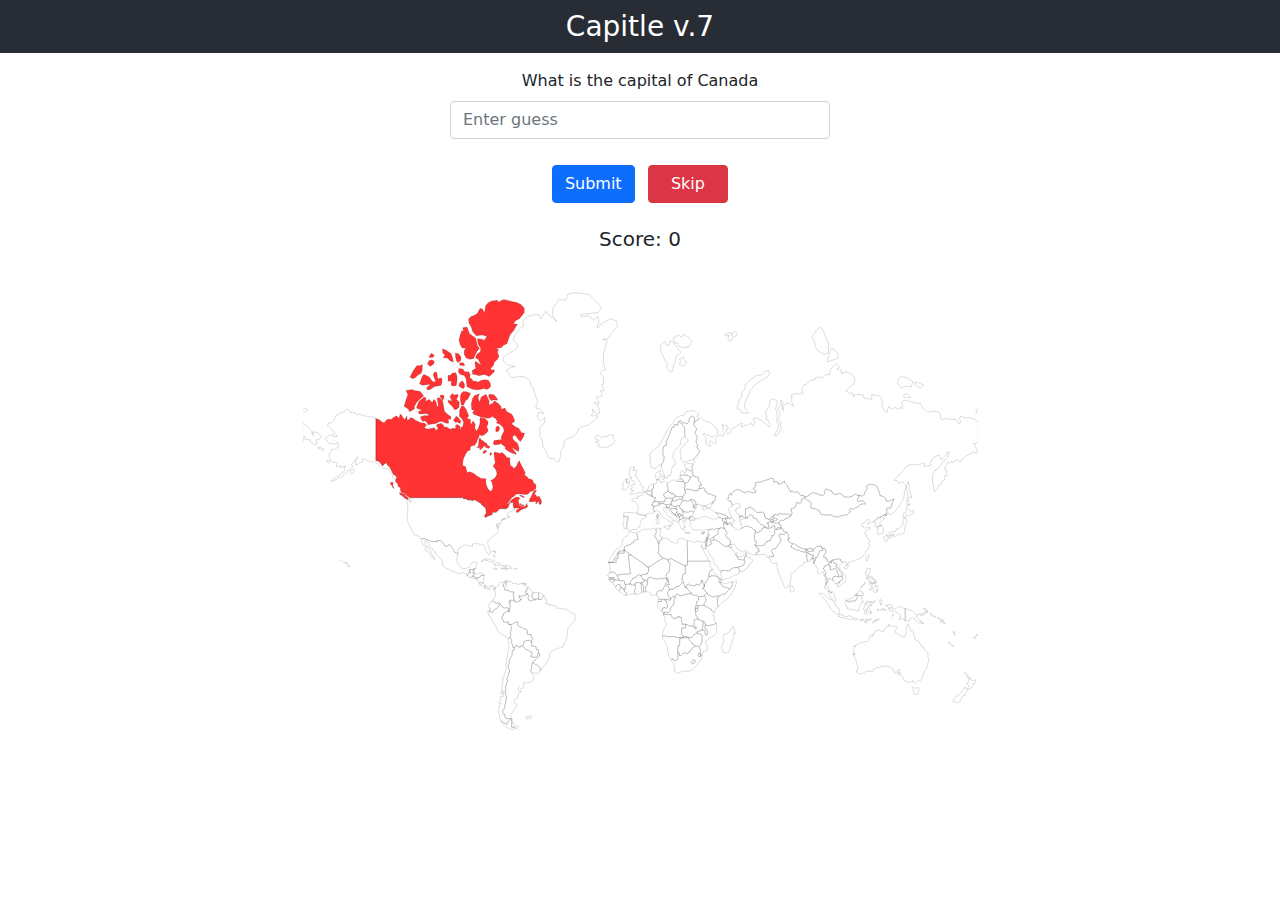
==== commit 73770ad0: "Add files via upload" ====
--- a/index.html
+++ b/index.html
@@ -1 +1 @@
-<!doctype html><html lang="en"><head><meta charset="utf-8"/><link rel="icon" href="/favicon.ico"/><meta name="viewport" content="width=device-width,initial-scale=1"/><meta name="theme-color" content="#000000"/><meta name="description" content="Web site created using create-react-app"/><link rel="apple-touch-icon" href="/logo192.png"/><link rel="manifest" href="/manifest.json"/><title>Capitle</title><script defer="defer" src="/static/js/main.561a22de.js"></script><link href="/static/css/main.0641d508.css" rel="stylesheet"></head><body><noscript>You need to enable JavaScript to run this app.</noscript><div id="root"></div></body></html>+<!doctype html><html lang="en"><head><meta charset="utf-8"/><link rel="icon" href="/favicon.ico"/><meta name="viewport" content="width=device-width,initial-scale=1"/><meta name="theme-color" content="#000000"/><meta name="description" content="Web site created using create-react-app"/><link rel="apple-touch-icon" href="/logo192.png"/><link rel="manifest" href="/manifest.json"/><title>Capitle</title><script defer="defer" src="/static/js/main.f156cdc9.js"></script><link href="/static/css/main.0641d508.css" rel="stylesheet"></head><body><noscript>You need to enable JavaScript to run this app.</noscript><div id="root"></div></body></html>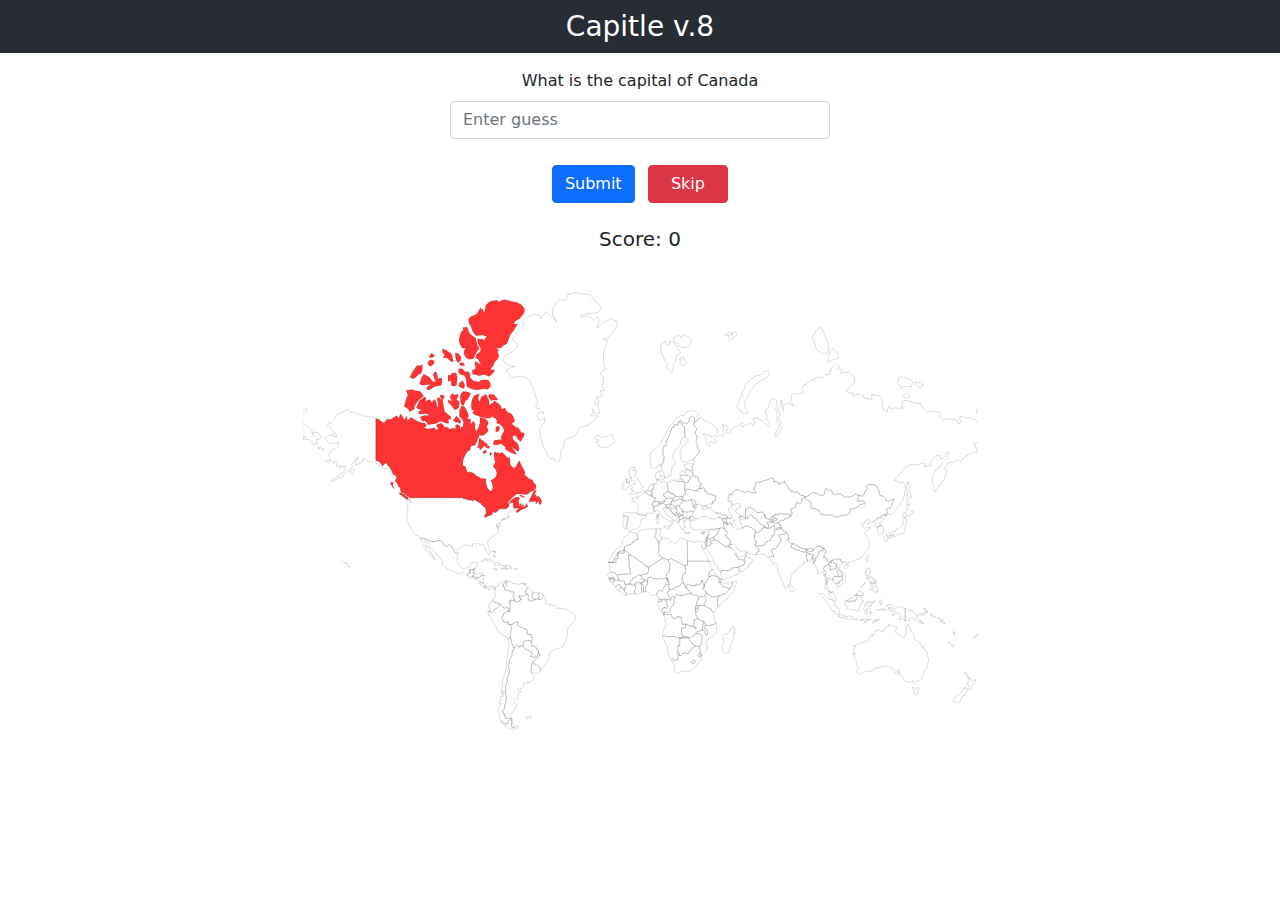
==== commit 99bfa589: "Add files via upload" ====
--- a/index.html
+++ b/index.html
@@ -1 +1 @@
-<!doctype html><html lang="en"><head><meta charset="utf-8"/><link rel="icon" href="/favicon.ico"/><meta name="viewport" content="width=device-width,initial-scale=1"/><meta name="theme-color" content="#000000"/><meta name="description" content="Web site created using create-react-app"/><link rel="apple-touch-icon" href="/logo192.png"/><link rel="manifest" href="/manifest.json"/><title>Capitle</title><script defer="defer" src="/static/js/main.f156cdc9.js"></script><link href="/static/css/main.0641d508.css" rel="stylesheet"></head><body><noscript>You need to enable JavaScript to run this app.</noscript><div id="root"></div></body></html>+<!doctype html><html lang="en"><head><meta charset="utf-8"/><link rel="icon" href="/favicon.ico"/><meta name="viewport" content="width=device-width,initial-scale=1"/><meta name="theme-color" content="#000000"/><meta name="description" content="Web site created using create-react-app"/><link rel="apple-touch-icon" href="/logo192.png"/><link rel="manifest" href="/manifest.json"/><title>Capitle</title><script defer="defer" src="/static/js/main.ff5ae13b.js"></script><link href="/static/css/main.0641d508.css" rel="stylesheet"></head><body><noscript>You need to enable JavaScript to run this app.</noscript><div id="root"></div></body></html>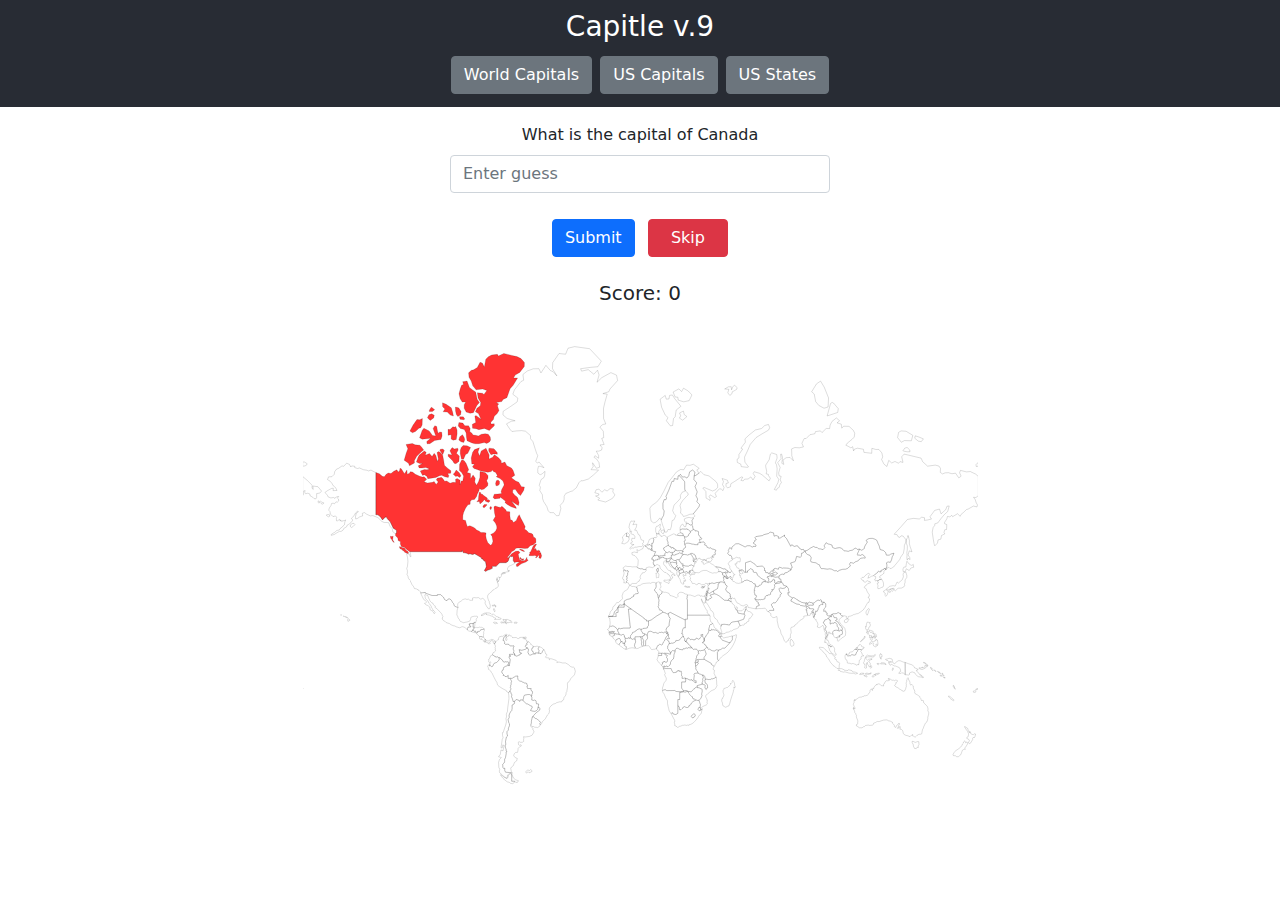
==== commit 38cab03d: "Add files via upload" ====
--- a/index.html
+++ b/index.html
@@ -1 +1 @@
-<!doctype html><html lang="en"><head><meta charset="utf-8"/><link rel="icon" href="/favicon.ico"/><meta name="viewport" content="width=device-width,initial-scale=1"/><meta name="theme-color" content="#000000"/><meta name="description" content="Web site created using create-react-app"/><link rel="apple-touch-icon" href="/logo192.png"/><link rel="manifest" href="/manifest.json"/><title>Capitle</title><script defer="defer" src="/static/js/main.ff5ae13b.js"></script><link href="/static/css/main.0641d508.css" rel="stylesheet"></head><body><noscript>You need to enable JavaScript to run this app.</noscript><div id="root"></div></body></html>+<!doctype html><html lang="en"><head><meta charset="utf-8"/><link rel="icon" href="/favicon.ico"/><meta name="viewport" content="width=device-width,initial-scale=1"/><meta name="theme-color" content="#000000"/><meta name="description" content="Web site created using create-react-app"/><link rel="apple-touch-icon" href="/logo192.png"/><link rel="manifest" href="/manifest.json"/><title>Capitle</title><script defer="defer" src="/static/js/main.f249eab0.js"></script><link href="/static/css/main.662c464a.css" rel="stylesheet"></head><body><noscript>You need to enable JavaScript to run this app.</noscript><div id="root"></div></body></html>--- a/static/css/main.662c464a.css
+++ b/static/css/main.662c464a.css
@@ -0,0 +1,7 @@
+@charset "UTF-8";body{-webkit-font-smoothing:antialiased;-moz-osx-font-smoothing:grayscale;font-family:-apple-system,BlinkMacSystemFont,Segoe UI,Roboto,Oxygen,Ubuntu,Cantarell,Fira Sans,Droid Sans,Helvetica Neue,sans-serif}code{font-family:source-code-pro,Menlo,Monaco,Consolas,Courier New,monospace}.App{text-align:center}.App-logo{height:40vmin;pointer-events:none}@media (prefers-reduced-motion:no-preference){.App-logo{-webkit-animation:App-logo-spin 20s linear infinite;animation:App-logo-spin 20s linear infinite}}.App-header{align-items:center;background-color:#282c34;color:#fff;display:flex;flex-direction:column;font-size:calc(10px + 2vmin);justify-content:flex-start;margin-bottom:.2em;max-height:150vh;padding:.2em}.App-link{color:#61dafb}@-webkit-keyframes App-logo-spin{0%{-webkit-transform:rotate(0deg);transform:rotate(0deg)}to{-webkit-transform:rotate(1turn);transform:rotate(1turn)}}@keyframes App-logo-spin{0%{-webkit-transform:rotate(0deg);transform:rotate(0deg)}to{-webkit-transform:rotate(1turn);transform:rotate(1turn)}}.input-field{margin:auto;max-width:400px;padding:10px}.right-spacing{margin-right:1em}.left-spacing{margin-left:1em}/*!
+ * Bootstrap v5.1.3 (https://getbootstrap.com/)
+ * Copyright 2011-2021 The Bootstrap Authors
+ * Copyright 2011-2021 Twitter, Inc.
+ * Licensed under MIT (https://github.com/twbs/bootstrap/blob/main/LICENSE)
+ */:root{--bs-blue:#0d6efd;--bs-indigo:#6610f2;--bs-purple:#6f42c1;--bs-pink:#d63384;--bs-red:#dc3545;--bs-orange:#fd7e14;--bs-yellow:#ffc107;--bs-green:#198754;--bs-teal:#20c997;--bs-cyan:#0dcaf0;--bs-white:#fff;--bs-gray:#6c757d;--bs-gray-dark:#343a40;--bs-gray-100:#f8f9fa;--bs-gray-200:#e9ecef;--bs-gray-300:#dee2e6;--bs-gray-400:#ced4da;--bs-gray-500:#adb5bd;--bs-gray-600:#6c757d;--bs-gray-700:#495057;--bs-gray-800:#343a40;--bs-gray-900:#212529;--bs-primary:#0d6efd;--bs-secondary:#6c757d;--bs-success:#198754;--bs-info:#0dcaf0;--bs-warning:#ffc107;--bs-danger:#dc3545;--bs-light:#f8f9fa;--bs-dark:#212529;--bs-primary-rgb:13,110,253;--bs-secondary-rgb:108,117,125;--bs-success-rgb:25,135,84;--bs-info-rgb:13,202,240;--bs-warning-rgb:255,193,7;--bs-danger-rgb:220,53,69;--bs-light-rgb:248,249,250;--bs-dark-rgb:33,37,41;--bs-white-rgb:255,255,255;--bs-black-rgb:0,0,0;--bs-body-color-rgb:33,37,41;--bs-body-bg-rgb:255,255,255;--bs-font-sans-serif:system-ui,-apple-system,"Segoe UI",Roboto,"Helvetica Neue",Arial,"Noto Sans","Liberation Sans",sans-serif,"Apple Color Emoji","Segoe UI Emoji","Segoe UI Symbol","Noto Color Emoji";--bs-font-monospace:SFMono-Regular,Menlo,Monaco,Consolas,"Liberation Mono","Courier New",monospace;--bs-gradient:linear-gradient(180deg,hsla(0,0%,100%,.15),hsla(0,0%,100%,0));--bs-body-font-family:var(--bs-font-sans-serif);--bs-body-font-size:1rem;--bs-body-font-weight:400;--bs-body-line-height:1.5;--bs-body-color:#212529;--bs-body-bg:#fff}*,:after,:before{box-sizing:border-box}@media (prefers-reduced-motion:no-preference){:root{scroll-behavior:smooth}}body{-webkit-text-size-adjust:100%;-webkit-tap-highlight-color:transparent;background-color:#fff;background-color:var(--bs-body-bg);color:#212529;color:var(--bs-body-color);font-family:system-ui,-apple-system,Segoe UI,Roboto,Helvetica Neue,Arial,Noto Sans,Liberation Sans,sans-serif,Apple Color Emoji,Segoe UI Emoji,Segoe UI Symbol,Noto Color Emoji;font-family:var(--bs-body-font-family);font-size:1rem;font-size:var(--bs-body-font-size);font-weight:400;font-weight:var(--bs-body-font-weight);line-height:1.5;line-height:var(--bs-body-line-height);margin:0;text-align:var(--bs-body-text-align)}hr{background-color:currentColor;border:0;color:inherit;margin:1rem 0;opacity:.25}hr:not([size]){height:1px}.h1,.h2,.h3,.h4,.h5,.h6,h1,h2,h3,h4,h5,h6{font-weight:500;line-height:1.2;margin-bottom:.5rem;margin-top:0}.h1,h1{font-size:calc(1.375rem + 1.5vw)}@media (min-width:1200px){.h1,h1{font-size:2.5rem}}.h2,h2{font-size:calc(1.325rem + .9vw)}@media (min-width:1200px){.h2,h2{font-size:2rem}}.h3,h3{font-size:calc(1.3rem + .6vw)}@media (min-width:1200px){.h3,h3{font-size:1.75rem}}.h4,h4{font-size:calc(1.275rem + .3vw)}@media (min-width:1200px){.h4,h4{font-size:1.5rem}}.h5,h5{font-size:1.25rem}.h6,h6{font-size:1rem}p{margin-bottom:1rem;margin-top:0}abbr[data-bs-original-title],abbr[title]{cursor:help;-webkit-text-decoration:underline dotted;text-decoration:underline dotted;-webkit-text-decoration-skip-ink:none;text-decoration-skip-ink:none}address{font-style:normal;line-height:inherit;margin-bottom:1rem}ol,ul{padding-left:2rem}dl,ol,ul{margin-bottom:1rem;margin-top:0}ol ol,ol ul,ul ol,ul ul{margin-bottom:0}dt{font-weight:700}dd{margin-bottom:.5rem;margin-left:0}blockquote{margin:0 0 1rem}b,strong{font-weight:bolder}.small,small{font-size:.875em}.mark,mark{background-color:#fcf8e3;padding:.2em}sub,sup{font-size:.75em;line-height:0;position:relative;vertical-align:baseline}sub{bottom:-.25em}sup{top:-.5em}a{color:#0d6efd;text-decoration:underline}a:hover{color:#0a58ca}a:not([href]):not([class]),a:not([href]):not([class]):hover{color:inherit;text-decoration:none}code,kbd,pre,samp{direction:ltr;font-family:SFMono-Regular,Menlo,Monaco,Consolas,Liberation Mono,Courier New,monospace;font-family:var(--bs-font-monospace);font-size:1em;unicode-bidi:bidi-override}pre{display:block;font-size:.875em;margin-bottom:1rem;margin-top:0;overflow:auto}pre code{color:inherit;font-size:inherit;word-break:normal}code{word-wrap:break-word;color:#d63384;font-size:.875em}a>code{color:inherit}kbd{background-color:#212529;border-radius:.2rem;color:#fff;font-size:.875em;padding:.2rem .4rem}kbd kbd{font-size:1em;font-weight:700;padding:0}figure{margin:0 0 1rem}img,svg{vertical-align:middle}table{border-collapse:collapse;caption-side:bottom}caption{color:#6c757d;padding-bottom:.5rem;padding-top:.5rem;text-align:left}th{text-align:inherit;text-align:-webkit-match-parent}tbody,td,tfoot,th,thead,tr{border:0 solid;border-color:inherit}label{display:inline-block}button{border-radius:0}button:focus:not(:focus-visible){outline:0}button,input,optgroup,select,textarea{font-family:inherit;font-size:inherit;line-height:inherit;margin:0}button,select{text-transform:none}[role=button]{cursor:pointer}select{word-wrap:normal}select:disabled{opacity:1}[list]::-webkit-calendar-picker-indicator{display:none}[type=button],[type=reset],[type=submit],button{-webkit-appearance:button}[type=button]:not(:disabled),[type=reset]:not(:disabled),[type=submit]:not(:disabled),button:not(:disabled){cursor:pointer}::-moz-focus-inner{border-style:none;padding:0}textarea{resize:vertical}fieldset{border:0;margin:0;min-width:0;padding:0}legend{float:left;font-size:calc(1.275rem + .3vw);line-height:inherit;margin-bottom:.5rem;padding:0;width:100%}@media (min-width:1200px){legend{font-size:1.5rem}}legend+*{clear:left}::-webkit-datetime-edit-day-field,::-webkit-datetime-edit-fields-wrapper,::-webkit-datetime-edit-hour-field,::-webkit-datetime-edit-minute,::-webkit-datetime-edit-month-field,::-webkit-datetime-edit-text,::-webkit-datetime-edit-year-field{padding:0}::-webkit-inner-spin-button{height:auto}[type=search]{-webkit-appearance:textfield;outline-offset:-2px}::-webkit-search-decoration{-webkit-appearance:none}::-webkit-color-swatch-wrapper{padding:0}::file-selector-button{font:inherit}::-webkit-file-upload-button{-webkit-appearance:button;font:inherit}output{display:inline-block}iframe{border:0}summary{cursor:pointer;display:list-item}progress{vertical-align:baseline}[hidden]{display:none!important}.lead{font-size:1.25rem;font-weight:300}.display-1{font-size:calc(1.625rem + 4.5vw);font-weight:300;line-height:1.2}@media (min-width:1200px){.display-1{font-size:5rem}}.display-2{font-size:calc(1.575rem + 3.9vw);font-weight:300;line-height:1.2}@media (min-width:1200px){.display-2{font-size:4.5rem}}.display-3{font-size:calc(1.525rem + 3.3vw);font-weight:300;line-height:1.2}@media (min-width:1200px){.display-3{font-size:4rem}}.display-4{font-size:calc(1.475rem + 2.7vw);font-weight:300;line-height:1.2}@media (min-width:1200px){.display-4{font-size:3.5rem}}.display-5{font-size:calc(1.425rem + 2.1vw);font-weight:300;line-height:1.2}@media (min-width:1200px){.display-5{font-size:3rem}}.display-6{font-size:calc(1.375rem + 1.5vw);font-weight:300;line-height:1.2}@media (min-width:1200px){.display-6{font-size:2.5rem}}.list-inline,.list-unstyled{list-style:none;padding-left:0}.list-inline-item{display:inline-block}.list-inline-item:not(:last-child){margin-right:.5rem}.initialism{font-size:.875em;text-transform:uppercase}.blockquote{font-size:1.25rem;margin-bottom:1rem}.blockquote>:last-child{margin-bottom:0}.blockquote-footer{color:#6c757d;font-size:.875em;margin-bottom:1rem;margin-top:-1rem}.blockquote-footer:before{content:"— "}.img-fluid,.img-thumbnail{height:auto;max-width:100%}.img-thumbnail{background-color:#fff;border:1px solid #dee2e6;border-radius:.25rem;padding:.25rem}.figure{display:inline-block}.figure-img{line-height:1;margin-bottom:.5rem}.figure-caption{color:#6c757d;font-size:.875em}.container,.container-fluid,.container-lg,.container-md,.container-sm,.container-xl,.container-xxl{margin-left:auto;margin-right:auto;padding-left:.75rem;padding-left:var(--bs-gutter-x,.75rem);padding-right:.75rem;padding-right:var(--bs-gutter-x,.75rem);width:100%}@media (min-width:576px){.container,.container-sm{max-width:540px}}@media (min-width:768px){.container,.container-md,.container-sm{max-width:720px}}@media (min-width:992px){.container,.container-lg,.container-md,.container-sm{max-width:960px}}@media (min-width:1200px){.container,.container-lg,.container-md,.container-sm,.container-xl{max-width:1140px}}@media (min-width:1400px){.container,.container-lg,.container-md,.container-sm,.container-xl,.container-xxl{max-width:1320px}}.row{--bs-gutter-x:1.5rem;--bs-gutter-y:0;display:flex;flex-wrap:wrap;margin-left:calc(var(--bs-gutter-x)*-.5);margin-right:calc(var(--bs-gutter-x)*-.5);margin-top:calc(var(--bs-gutter-y)*-1)}.row>*{flex-shrink:0;margin-top:var(--bs-gutter-y);max-width:100%;padding-left:calc(var(--bs-gutter-x)*.5);padding-right:calc(var(--bs-gutter-x)*.5);width:100%}.col{flex:1 0}.row-cols-auto>*{flex:0 0 auto;width:auto}.row-cols-1>*{flex:0 0 auto;width:100%}.row-cols-2>*{flex:0 0 auto;width:50%}.row-cols-3>*{flex:0 0 auto;width:33.3333333333%}.row-cols-4>*{flex:0 0 auto;width:25%}.row-cols-5>*{flex:0 0 auto;width:20%}.row-cols-6>*{flex:0 0 auto;width:16.6666666667%}.col-auto{flex:0 0 auto;width:auto}.col-1{flex:0 0 auto;width:8.33333333%}.col-2{flex:0 0 auto;width:16.66666667%}.col-3{flex:0 0 auto;width:25%}.col-4{flex:0 0 auto;width:33.33333333%}.col-5{flex:0 0 auto;width:41.66666667%}.col-6{flex:0 0 auto;width:50%}.col-7{flex:0 0 auto;width:58.33333333%}.col-8{flex:0 0 auto;width:66.66666667%}.col-9{flex:0 0 auto;width:75%}.col-10{flex:0 0 auto;width:83.33333333%}.col-11{flex:0 0 auto;width:91.66666667%}.col-12{flex:0 0 auto;width:100%}.offset-1{margin-left:8.33333333%}.offset-2{margin-left:16.66666667%}.offset-3{margin-left:25%}.offset-4{margin-left:33.33333333%}.offset-5{margin-left:41.66666667%}.offset-6{margin-left:50%}.offset-7{margin-left:58.33333333%}.offset-8{margin-left:66.66666667%}.offset-9{margin-left:75%}.offset-10{margin-left:83.33333333%}.offset-11{margin-left:91.66666667%}.g-0,.gx-0{--bs-gutter-x:0}.g-0,.gy-0{--bs-gutter-y:0}.g-1,.gx-1{--bs-gutter-x:0.25rem}.g-1,.gy-1{--bs-gutter-y:0.25rem}.g-2,.gx-2{--bs-gutter-x:0.5rem}.g-2,.gy-2{--bs-gutter-y:0.5rem}.g-3,.gx-3{--bs-gutter-x:1rem}.g-3,.gy-3{--bs-gutter-y:1rem}.g-4,.gx-4{--bs-gutter-x:1.5rem}.g-4,.gy-4{--bs-gutter-y:1.5rem}.g-5,.gx-5{--bs-gutter-x:3rem}.g-5,.gy-5{--bs-gutter-y:3rem}@media (min-width:576px){.col-sm{flex:1 0}.row-cols-sm-auto>*{flex:0 0 auto;width:auto}.row-cols-sm-1>*{flex:0 0 auto;width:100%}.row-cols-sm-2>*{flex:0 0 auto;width:50%}.row-cols-sm-3>*{flex:0 0 auto;width:33.3333333333%}.row-cols-sm-4>*{flex:0 0 auto;width:25%}.row-cols-sm-5>*{flex:0 0 auto;width:20%}.row-cols-sm-6>*{flex:0 0 auto;width:16.6666666667%}.col-sm-auto{flex:0 0 auto;width:auto}.col-sm-1{flex:0 0 auto;width:8.33333333%}.col-sm-2{flex:0 0 auto;width:16.66666667%}.col-sm-3{flex:0 0 auto;width:25%}.col-sm-4{flex:0 0 auto;width:33.33333333%}.col-sm-5{flex:0 0 auto;width:41.66666667%}.col-sm-6{flex:0 0 auto;width:50%}.col-sm-7{flex:0 0 auto;width:58.33333333%}.col-sm-8{flex:0 0 auto;width:66.66666667%}.col-sm-9{flex:0 0 auto;width:75%}.col-sm-10{flex:0 0 auto;width:83.33333333%}.col-sm-11{flex:0 0 auto;width:91.66666667%}.col-sm-12{flex:0 0 auto;width:100%}.offset-sm-0{margin-left:0}.offset-sm-1{margin-left:8.33333333%}.offset-sm-2{margin-left:16.66666667%}.offset-sm-3{margin-left:25%}.offset-sm-4{margin-left:33.33333333%}.offset-sm-5{margin-left:41.66666667%}.offset-sm-6{margin-left:50%}.offset-sm-7{margin-left:58.33333333%}.offset-sm-8{margin-left:66.66666667%}.offset-sm-9{margin-left:75%}.offset-sm-10{margin-left:83.33333333%}.offset-sm-11{margin-left:91.66666667%}.g-sm-0,.gx-sm-0{--bs-gutter-x:0}.g-sm-0,.gy-sm-0{--bs-gutter-y:0}.g-sm-1,.gx-sm-1{--bs-gutter-x:0.25rem}.g-sm-1,.gy-sm-1{--bs-gutter-y:0.25rem}.g-sm-2,.gx-sm-2{--bs-gutter-x:0.5rem}.g-sm-2,.gy-sm-2{--bs-gutter-y:0.5rem}.g-sm-3,.gx-sm-3{--bs-gutter-x:1rem}.g-sm-3,.gy-sm-3{--bs-gutter-y:1rem}.g-sm-4,.gx-sm-4{--bs-gutter-x:1.5rem}.g-sm-4,.gy-sm-4{--bs-gutter-y:1.5rem}.g-sm-5,.gx-sm-5{--bs-gutter-x:3rem}.g-sm-5,.gy-sm-5{--bs-gutter-y:3rem}}@media (min-width:768px){.col-md{flex:1 0}.row-cols-md-auto>*{flex:0 0 auto;width:auto}.row-cols-md-1>*{flex:0 0 auto;width:100%}.row-cols-md-2>*{flex:0 0 auto;width:50%}.row-cols-md-3>*{flex:0 0 auto;width:33.3333333333%}.row-cols-md-4>*{flex:0 0 auto;width:25%}.row-cols-md-5>*{flex:0 0 auto;width:20%}.row-cols-md-6>*{flex:0 0 auto;width:16.6666666667%}.col-md-auto{flex:0 0 auto;width:auto}.col-md-1{flex:0 0 auto;width:8.33333333%}.col-md-2{flex:0 0 auto;width:16.66666667%}.col-md-3{flex:0 0 auto;width:25%}.col-md-4{flex:0 0 auto;width:33.33333333%}.col-md-5{flex:0 0 auto;width:41.66666667%}.col-md-6{flex:0 0 auto;width:50%}.col-md-7{flex:0 0 auto;width:58.33333333%}.col-md-8{flex:0 0 auto;width:66.66666667%}.col-md-9{flex:0 0 auto;width:75%}.col-md-10{flex:0 0 auto;width:83.33333333%}.col-md-11{flex:0 0 auto;width:91.66666667%}.col-md-12{flex:0 0 auto;width:100%}.offset-md-0{margin-left:0}.offset-md-1{margin-left:8.33333333%}.offset-md-2{margin-left:16.66666667%}.offset-md-3{margin-left:25%}.offset-md-4{margin-left:33.33333333%}.offset-md-5{margin-left:41.66666667%}.offset-md-6{margin-left:50%}.offset-md-7{margin-left:58.33333333%}.offset-md-8{margin-left:66.66666667%}.offset-md-9{margin-left:75%}.offset-md-10{margin-left:83.33333333%}.offset-md-11{margin-left:91.66666667%}.g-md-0,.gx-md-0{--bs-gutter-x:0}.g-md-0,.gy-md-0{--bs-gutter-y:0}.g-md-1,.gx-md-1{--bs-gutter-x:0.25rem}.g-md-1,.gy-md-1{--bs-gutter-y:0.25rem}.g-md-2,.gx-md-2{--bs-gutter-x:0.5rem}.g-md-2,.gy-md-2{--bs-gutter-y:0.5rem}.g-md-3,.gx-md-3{--bs-gutter-x:1rem}.g-md-3,.gy-md-3{--bs-gutter-y:1rem}.g-md-4,.gx-md-4{--bs-gutter-x:1.5rem}.g-md-4,.gy-md-4{--bs-gutter-y:1.5rem}.g-md-5,.gx-md-5{--bs-gutter-x:3rem}.g-md-5,.gy-md-5{--bs-gutter-y:3rem}}@media (min-width:992px){.col-lg{flex:1 0}.row-cols-lg-auto>*{flex:0 0 auto;width:auto}.row-cols-lg-1>*{flex:0 0 auto;width:100%}.row-cols-lg-2>*{flex:0 0 auto;width:50%}.row-cols-lg-3>*{flex:0 0 auto;width:33.3333333333%}.row-cols-lg-4>*{flex:0 0 auto;width:25%}.row-cols-lg-5>*{flex:0 0 auto;width:20%}.row-cols-lg-6>*{flex:0 0 auto;width:16.6666666667%}.col-lg-auto{flex:0 0 auto;width:auto}.col-lg-1{flex:0 0 auto;width:8.33333333%}.col-lg-2{flex:0 0 auto;width:16.66666667%}.col-lg-3{flex:0 0 auto;width:25%}.col-lg-4{flex:0 0 auto;width:33.33333333%}.col-lg-5{flex:0 0 auto;width:41.66666667%}.col-lg-6{flex:0 0 auto;width:50%}.col-lg-7{flex:0 0 auto;width:58.33333333%}.col-lg-8{flex:0 0 auto;width:66.66666667%}.col-lg-9{flex:0 0 auto;width:75%}.col-lg-10{flex:0 0 auto;width:83.33333333%}.col-lg-11{flex:0 0 auto;width:91.66666667%}.col-lg-12{flex:0 0 auto;width:100%}.offset-lg-0{margin-left:0}.offset-lg-1{margin-left:8.33333333%}.offset-lg-2{margin-left:16.66666667%}.offset-lg-3{margin-left:25%}.offset-lg-4{margin-left:33.33333333%}.offset-lg-5{margin-left:41.66666667%}.offset-lg-6{margin-left:50%}.offset-lg-7{margin-left:58.33333333%}.offset-lg-8{margin-left:66.66666667%}.offset-lg-9{margin-left:75%}.offset-lg-10{margin-left:83.33333333%}.offset-lg-11{margin-left:91.66666667%}.g-lg-0,.gx-lg-0{--bs-gutter-x:0}.g-lg-0,.gy-lg-0{--bs-gutter-y:0}.g-lg-1,.gx-lg-1{--bs-gutter-x:0.25rem}.g-lg-1,.gy-lg-1{--bs-gutter-y:0.25rem}.g-lg-2,.gx-lg-2{--bs-gutter-x:0.5rem}.g-lg-2,.gy-lg-2{--bs-gutter-y:0.5rem}.g-lg-3,.gx-lg-3{--bs-gutter-x:1rem}.g-lg-3,.gy-lg-3{--bs-gutter-y:1rem}.g-lg-4,.gx-lg-4{--bs-gutter-x:1.5rem}.g-lg-4,.gy-lg-4{--bs-gutter-y:1.5rem}.g-lg-5,.gx-lg-5{--bs-gutter-x:3rem}.g-lg-5,.gy-lg-5{--bs-gutter-y:3rem}}@media (min-width:1200px){.col-xl{flex:1 0}.row-cols-xl-auto>*{flex:0 0 auto;width:auto}.row-cols-xl-1>*{flex:0 0 auto;width:100%}.row-cols-xl-2>*{flex:0 0 auto;width:50%}.row-cols-xl-3>*{flex:0 0 auto;width:33.3333333333%}.row-cols-xl-4>*{flex:0 0 auto;width:25%}.row-cols-xl-5>*{flex:0 0 auto;width:20%}.row-cols-xl-6>*{flex:0 0 auto;width:16.6666666667%}.col-xl-auto{flex:0 0 auto;width:auto}.col-xl-1{flex:0 0 auto;width:8.33333333%}.col-xl-2{flex:0 0 auto;width:16.66666667%}.col-xl-3{flex:0 0 auto;width:25%}.col-xl-4{flex:0 0 auto;width:33.33333333%}.col-xl-5{flex:0 0 auto;width:41.66666667%}.col-xl-6{flex:0 0 auto;width:50%}.col-xl-7{flex:0 0 auto;width:58.33333333%}.col-xl-8{flex:0 0 auto;width:66.66666667%}.col-xl-9{flex:0 0 auto;width:75%}.col-xl-10{flex:0 0 auto;width:83.33333333%}.col-xl-11{flex:0 0 auto;width:91.66666667%}.col-xl-12{flex:0 0 auto;width:100%}.offset-xl-0{margin-left:0}.offset-xl-1{margin-left:8.33333333%}.offset-xl-2{margin-left:16.66666667%}.offset-xl-3{margin-left:25%}.offset-xl-4{margin-left:33.33333333%}.offset-xl-5{margin-left:41.66666667%}.offset-xl-6{margin-left:50%}.offset-xl-7{margin-left:58.33333333%}.offset-xl-8{margin-left:66.66666667%}.offset-xl-9{margin-left:75%}.offset-xl-10{margin-left:83.33333333%}.offset-xl-11{margin-left:91.66666667%}.g-xl-0,.gx-xl-0{--bs-gutter-x:0}.g-xl-0,.gy-xl-0{--bs-gutter-y:0}.g-xl-1,.gx-xl-1{--bs-gutter-x:0.25rem}.g-xl-1,.gy-xl-1{--bs-gutter-y:0.25rem}.g-xl-2,.gx-xl-2{--bs-gutter-x:0.5rem}.g-xl-2,.gy-xl-2{--bs-gutter-y:0.5rem}.g-xl-3,.gx-xl-3{--bs-gutter-x:1rem}.g-xl-3,.gy-xl-3{--bs-gutter-y:1rem}.g-xl-4,.gx-xl-4{--bs-gutter-x:1.5rem}.g-xl-4,.gy-xl-4{--bs-gutter-y:1.5rem}.g-xl-5,.gx-xl-5{--bs-gutter-x:3rem}.g-xl-5,.gy-xl-5{--bs-gutter-y:3rem}}@media (min-width:1400px){.col-xxl{flex:1 0}.row-cols-xxl-auto>*{flex:0 0 auto;width:auto}.row-cols-xxl-1>*{flex:0 0 auto;width:100%}.row-cols-xxl-2>*{flex:0 0 auto;width:50%}.row-cols-xxl-3>*{flex:0 0 auto;width:33.3333333333%}.row-cols-xxl-4>*{flex:0 0 auto;width:25%}.row-cols-xxl-5>*{flex:0 0 auto;width:20%}.row-cols-xxl-6>*{flex:0 0 auto;width:16.6666666667%}.col-xxl-auto{flex:0 0 auto;width:auto}.col-xxl-1{flex:0 0 auto;width:8.33333333%}.col-xxl-2{flex:0 0 auto;width:16.66666667%}.col-xxl-3{flex:0 0 auto;width:25%}.col-xxl-4{flex:0 0 auto;width:33.33333333%}.col-xxl-5{flex:0 0 auto;width:41.66666667%}.col-xxl-6{flex:0 0 auto;width:50%}.col-xxl-7{flex:0 0 auto;width:58.33333333%}.col-xxl-8{flex:0 0 auto;width:66.66666667%}.col-xxl-9{flex:0 0 auto;width:75%}.col-xxl-10{flex:0 0 auto;width:83.33333333%}.col-xxl-11{flex:0 0 auto;width:91.66666667%}.col-xxl-12{flex:0 0 auto;width:100%}.offset-xxl-0{margin-left:0}.offset-xxl-1{margin-left:8.33333333%}.offset-xxl-2{margin-left:16.66666667%}.offset-xxl-3{margin-left:25%}.offset-xxl-4{margin-left:33.33333333%}.offset-xxl-5{margin-left:41.66666667%}.offset-xxl-6{margin-left:50%}.offset-xxl-7{margin-left:58.33333333%}.offset-xxl-8{margin-left:66.66666667%}.offset-xxl-9{margin-left:75%}.offset-xxl-10{margin-left:83.33333333%}.offset-xxl-11{margin-left:91.66666667%}.g-xxl-0,.gx-xxl-0{--bs-gutter-x:0}.g-xxl-0,.gy-xxl-0{--bs-gutter-y:0}.g-xxl-1,.gx-xxl-1{--bs-gutter-x:0.25rem}.g-xxl-1,.gy-xxl-1{--bs-gutter-y:0.25rem}.g-xxl-2,.gx-xxl-2{--bs-gutter-x:0.5rem}.g-xxl-2,.gy-xxl-2{--bs-gutter-y:0.5rem}.g-xxl-3,.gx-xxl-3{--bs-gutter-x:1rem}.g-xxl-3,.gy-xxl-3{--bs-gutter-y:1rem}.g-xxl-4,.gx-xxl-4{--bs-gutter-x:1.5rem}.g-xxl-4,.gy-xxl-4{--bs-gutter-y:1.5rem}.g-xxl-5,.gx-xxl-5{--bs-gutter-x:3rem}.g-xxl-5,.gy-xxl-5{--bs-gutter-y:3rem}}.table{--bs-table-bg:transparent;--bs-table-accent-bg:transparent;--bs-table-striped-color:#212529;--bs-table-striped-bg:rgba(0,0,0,.05);--bs-table-active-color:#212529;--bs-table-active-bg:rgba(0,0,0,.1);--bs-table-hover-color:#212529;--bs-table-hover-bg:rgba(0,0,0,.075);border-color:#dee2e6;color:#212529;margin-bottom:1rem;vertical-align:top;width:100%}.table>:not(caption)>*>*{background-color:var(--bs-table-bg);border-bottom-width:1px;box-shadow:inset 0 0 0 9999px var(--bs-table-accent-bg);padding:.5rem}.table>tbody{vertical-align:inherit}.table>thead{vertical-align:bottom}.table>:not(:first-child){border-top:2px solid}.caption-top{caption-side:top}.table-sm>:not(caption)>*>*{padding:.25rem}.table-bordered>:not(caption)>*{border-width:1px 0}.table-bordered>:not(caption)>*>*{border-width:0 1px}.table-borderless>:not(caption)>*>*{border-bottom-width:0}.table-borderless>:not(:first-child){border-top-width:0}.table-striped>tbody>tr:nth-of-type(odd)>*{--bs-table-accent-bg:var(--bs-table-striped-bg);color:var(--bs-table-striped-color)}.table-active{--bs-table-accent-bg:var(--bs-table-active-bg);color:var(--bs-table-active-color)}.table-hover>tbody>tr:hover>*{--bs-table-accent-bg:var(--bs-table-hover-bg);color:var(--bs-table-hover-color)}.table-primary{--bs-table-bg:#cfe2ff;--bs-table-striped-bg:#c5d7f2;--bs-table-striped-color:#000;--bs-table-active-bg:#bacbe6;--bs-table-active-color:#000;--bs-table-hover-bg:#bfd1ec;--bs-table-hover-color:#000;border-color:#bacbe6;color:#000}.table-secondary{--bs-table-bg:#e2e3e5;--bs-table-striped-bg:#d7d8da;--bs-table-striped-color:#000;--bs-table-active-bg:#cbccce;--bs-table-active-color:#000;--bs-table-hover-bg:#d1d2d4;--bs-table-hover-color:#000;border-color:#cbccce;color:#000}.table-success{--bs-table-bg:#d1e7dd;--bs-table-striped-bg:#c7dbd2;--bs-table-striped-color:#000;--bs-table-active-bg:#bcd0c7;--bs-table-active-color:#000;--bs-table-hover-bg:#c1d6cc;--bs-table-hover-color:#000;border-color:#bcd0c7;color:#000}.table-info{--bs-table-bg:#cff4fc;--bs-table-striped-bg:#c5e8ef;--bs-table-striped-color:#000;--bs-table-active-bg:#badce3;--bs-table-active-color:#000;--bs-table-hover-bg:#bfe2e9;--bs-table-hover-color:#000;border-color:#badce3;color:#000}.table-warning{--bs-table-bg:#fff3cd;--bs-table-striped-bg:#f2e7c3;--bs-table-striped-color:#000;--bs-table-active-bg:#e6dbb9;--bs-table-active-color:#000;--bs-table-hover-bg:#ece1be;--bs-table-hover-color:#000;border-color:#e6dbb9;color:#000}.table-danger{--bs-table-bg:#f8d7da;--bs-table-striped-bg:#eccccf;--bs-table-striped-color:#000;--bs-table-active-bg:#dfc2c4;--bs-table-active-color:#000;--bs-table-hover-bg:#e5c7ca;--bs-table-hover-color:#000;border-color:#dfc2c4;color:#000}.table-light{--bs-table-bg:#f8f9fa;--bs-table-striped-bg:#ecedee;--bs-table-striped-color:#000;--bs-table-active-bg:#dfe0e1;--bs-table-active-color:#000;--bs-table-hover-bg:#e5e6e7;--bs-table-hover-color:#000;border-color:#dfe0e1;color:#000}.table-dark{--bs-table-bg:#212529;--bs-table-striped-bg:#2c3034;--bs-table-striped-color:#fff;--bs-table-active-bg:#373b3e;--bs-table-active-color:#fff;--bs-table-hover-bg:#323539;--bs-table-hover-color:#fff;border-color:#373b3e;color:#fff}.table-responsive{-webkit-overflow-scrolling:touch;overflow-x:auto}@media (max-width:575.98px){.table-responsive-sm{-webkit-overflow-scrolling:touch;overflow-x:auto}}@media (max-width:767.98px){.table-responsive-md{-webkit-overflow-scrolling:touch;overflow-x:auto}}@media (max-width:991.98px){.table-responsive-lg{-webkit-overflow-scrolling:touch;overflow-x:auto}}@media (max-width:1199.98px){.table-responsive-xl{-webkit-overflow-scrolling:touch;overflow-x:auto}}@media (max-width:1399.98px){.table-responsive-xxl{-webkit-overflow-scrolling:touch;overflow-x:auto}}.form-label{margin-bottom:.5rem}.col-form-label{font-size:inherit;line-height:1.5;margin-bottom:0;padding-bottom:calc(.375rem + 1px);padding-top:calc(.375rem + 1px)}.col-form-label-lg{font-size:1.25rem;padding-bottom:calc(.5rem + 1px);padding-top:calc(.5rem + 1px)}.col-form-label-sm{font-size:.875rem;padding-bottom:calc(.25rem + 1px);padding-top:calc(.25rem + 1px)}.form-text{color:#6c757d;font-size:.875em;margin-top:.25rem}.form-control{-webkit-appearance:none;appearance:none;background-clip:padding-box;background-color:#fff;border:1px solid #ced4da;border-radius:.25rem;color:#212529;display:block;font-size:1rem;font-weight:400;line-height:1.5;padding:.375rem .75rem;transition:border-color .15s ease-in-out,box-shadow .15s ease-in-out;width:100%}@media (prefers-reduced-motion:reduce){.form-control{transition:none}}.form-control[type=file]{overflow:hidden}.form-control[type=file]:not(:disabled):not([readonly]){cursor:pointer}.form-control:focus{background-color:#fff;border-color:#86b7fe;box-shadow:0 0 0 .25rem rgba(13,110,253,.25);color:#212529;outline:0}.form-control::-webkit-date-and-time-value{height:1.5em}.form-control::-webkit-input-placeholder{color:#6c757d;opacity:1}.form-control:-ms-input-placeholder{color:#6c757d;opacity:1}.form-control::placeholder{color:#6c757d;opacity:1}.form-control:disabled,.form-control[readonly]{background-color:#e9ecef;opacity:1}.form-control::file-selector-button{-webkit-margin-end:.75rem;background-color:#e9ecef;border:0 solid;border-color:inherit;border-inline-end-width:1px;border-radius:0;color:#212529;margin:-.375rem -.75rem;margin-inline-end:.75rem;padding:.375rem .75rem;pointer-events:none;transition:color .15s ease-in-out,background-color .15s ease-in-out,border-color .15s ease-in-out,box-shadow .15s ease-in-out}@media (prefers-reduced-motion:reduce){.form-control::-webkit-file-upload-button{-webkit-transition:none;transition:none}.form-control::file-selector-button{transition:none}}.form-control:hover:not(:disabled):not([readonly])::file-selector-button{background-color:#dde0e3}.form-control::-webkit-file-upload-button{-webkit-margin-end:.75rem;background-color:#e9ecef;border:0 solid;border-color:inherit;border-inline-end-width:1px;border-radius:0;color:#212529;margin:-.375rem -.75rem;margin-inline-end:.75rem;padding:.375rem .75rem;pointer-events:none;-webkit-transition:color .15s ease-in-out,background-color .15s ease-in-out,border-color .15s ease-in-out,box-shadow .15s ease-in-out;transition:color .15s ease-in-out,background-color .15s ease-in-out,border-color .15s ease-in-out,box-shadow .15s ease-in-out}@media (prefers-reduced-motion:reduce){.form-control::-webkit-file-upload-button{-webkit-transition:none;transition:none}}.form-control:hover:not(:disabled):not([readonly])::-webkit-file-upload-button{background-color:#dde0e3}.form-control-plaintext{background-color:transparent;border:solid transparent;border-width:1px 0;color:#212529;display:block;line-height:1.5;margin-bottom:0;padding:.375rem 0;width:100%}.form-control-plaintext.form-control-lg,.form-control-plaintext.form-control-sm{padding-left:0;padding-right:0}.form-control-sm{border-radius:.2rem;font-size:.875rem;min-height:calc(1.5em + .5rem + 2px);padding:.25rem .5rem}.form-control-sm::file-selector-button{-webkit-margin-end:.5rem;margin:-.25rem -.5rem;margin-inline-end:.5rem;padding:.25rem .5rem}.form-control-sm::-webkit-file-upload-button{-webkit-margin-end:.5rem;margin:-.25rem -.5rem;margin-inline-end:.5rem;padding:.25rem .5rem}.form-control-lg{border-radius:.3rem;font-size:1.25rem;min-height:calc(1.5em + 1rem + 2px);padding:.5rem 1rem}.form-control-lg::file-selector-button{-webkit-margin-end:1rem;margin:-.5rem -1rem;margin-inline-end:1rem;padding:.5rem 1rem}.form-control-lg::-webkit-file-upload-button{-webkit-margin-end:1rem;margin:-.5rem -1rem;margin-inline-end:1rem;padding:.5rem 1rem}textarea.form-control{min-height:calc(1.5em + .75rem + 2px)}textarea.form-control-sm{min-height:calc(1.5em + .5rem + 2px)}textarea.form-control-lg{min-height:calc(1.5em + 1rem + 2px)}.form-control-color{height:auto;padding:.375rem;width:3rem}.form-control-color:not(:disabled):not([readonly]){cursor:pointer}.form-control-color::-moz-color-swatch{border-radius:.25rem;height:1.5em}.form-control-color::-webkit-color-swatch{border-radius:.25rem;height:1.5em}.form-select{-moz-padding-start:calc(.75rem - 3px);-webkit-appearance:none;appearance:none;background-color:#fff;background-image:url("data:image/svg+xml;charset=utf-8,%3Csvg xmlns='http://www.w3.org/2000/svg' viewBox='0 0 16 16'%3E%3Cpath fill='none' stroke='%23343a40' stroke-linecap='round' stroke-linejoin='round' stroke-width='2' d='m2 5 6 6 6-6'/%3E%3C/svg%3E");background-position:right .75rem center;background-repeat:no-repeat;background-size:16px 12px;border:1px solid #ced4da;border-radius:.25rem;color:#212529;display:block;font-size:1rem;font-weight:400;line-height:1.5;padding:.375rem 2.25rem .375rem .75rem;transition:border-color .15s ease-in-out,box-shadow .15s ease-in-out;width:100%}@media (prefers-reduced-motion:reduce){.form-select{transition:none}}.form-select:focus{border-color:#86b7fe;box-shadow:0 0 0 .25rem rgba(13,110,253,.25);outline:0}.form-select[multiple],.form-select[size]:not([size="1"]){background-image:none;padding-right:.75rem}.form-select:disabled{background-color:#e9ecef}.form-select:-moz-focusring{color:transparent;text-shadow:0 0 0 #212529}.form-select-sm{border-radius:.2rem;font-size:.875rem;padding-bottom:.25rem;padding-left:.5rem;padding-top:.25rem}.form-select-lg{border-radius:.3rem;font-size:1.25rem;padding-bottom:.5rem;padding-left:1rem;padding-top:.5rem}.form-check{display:block;margin-bottom:.125rem;min-height:1.5rem;padding-left:1.5em}.form-check .form-check-input{float:left;margin-left:-1.5em}.form-check-input{color-adjust:exact;-webkit-appearance:none;appearance:none;background-color:#fff;background-position:50%;background-repeat:no-repeat;background-size:contain;border:1px solid rgba(0,0,0,.25);height:1em;margin-top:.25em;-webkit-print-color-adjust:exact;vertical-align:top;width:1em}.form-check-input[type=checkbox]{border-radius:.25em}.form-check-input[type=radio]{border-radius:50%}.form-check-input:active{-webkit-filter:brightness(90%);filter:brightness(90%)}.form-check-input:focus{border-color:#86b7fe;box-shadow:0 0 0 .25rem rgba(13,110,253,.25);outline:0}.form-check-input:checked{background-color:#0d6efd;border-color:#0d6efd}.form-check-input:checked[type=checkbox]{background-image:url("data:image/svg+xml;charset=utf-8,%3Csvg xmlns='http://www.w3.org/2000/svg' viewBox='0 0 20 20'%3E%3Cpath fill='none' stroke='%23fff' stroke-linecap='round' stroke-linejoin='round' stroke-width='3' d='m6 10 3 3 6-6'/%3E%3C/svg%3E")}.form-check-input:checked[type=radio]{background-image:url("data:image/svg+xml;charset=utf-8,%3Csvg xmlns='http://www.w3.org/2000/svg' viewBox='-4 -4 8 8'%3E%3Ccircle r='2' fill='%23fff'/%3E%3C/svg%3E")}.form-check-input[type=checkbox]:indeterminate{background-color:#0d6efd;background-image:url("data:image/svg+xml;charset=utf-8,%3Csvg xmlns='http://www.w3.org/2000/svg' viewBox='0 0 20 20'%3E%3Cpath fill='none' stroke='%23fff' stroke-linecap='round' stroke-linejoin='round' stroke-width='3' d='M6 10h8'/%3E%3C/svg%3E");border-color:#0d6efd}.form-check-input:disabled{-webkit-filter:none;filter:none;opacity:.5;pointer-events:none}.form-check-input:disabled~.form-check-label,.form-check-input[disabled]~.form-check-label{opacity:.5}.form-switch{padding-left:2.5em}.form-switch .form-check-input{background-image:url("data:image/svg+xml;charset=utf-8,%3Csvg xmlns='http://www.w3.org/2000/svg' viewBox='-4 -4 8 8'%3E%3Ccircle r='3' fill='rgba(0, 0, 0, 0.25)'/%3E%3C/svg%3E");background-position:0;border-radius:2em;margin-left:-2.5em;transition:background-position .15s ease-in-out;width:2em}@media (prefers-reduced-motion:reduce){.form-switch .form-check-input{transition:none}}.form-switch .form-check-input:focus{background-image:url("data:image/svg+xml;charset=utf-8,%3Csvg xmlns='http://www.w3.org/2000/svg' viewBox='-4 -4 8 8'%3E%3Ccircle r='3' fill='%2386b7fe'/%3E%3C/svg%3E")}.form-switch .form-check-input:checked{background-image:url("data:image/svg+xml;charset=utf-8,%3Csvg xmlns='http://www.w3.org/2000/svg' viewBox='-4 -4 8 8'%3E%3Ccircle r='3' fill='%23fff'/%3E%3C/svg%3E");background-position:100%}.form-check-inline{display:inline-block;margin-right:1rem}.btn-check{clip:rect(0,0,0,0);pointer-events:none;position:absolute}.btn-check:disabled+.btn,.btn-check[disabled]+.btn{-webkit-filter:none;filter:none;opacity:.65;pointer-events:none}.form-range{-webkit-appearance:none;appearance:none;background-color:transparent;height:1.5rem;padding:0;width:100%}.form-range:focus{outline:0}.form-range:focus::-webkit-slider-thumb{box-shadow:0 0 0 1px #fff,0 0 0 .25rem rgba(13,110,253,.25)}.form-range:focus::-moz-range-thumb{box-shadow:0 0 0 1px #fff,0 0 0 .25rem rgba(13,110,253,.25)}.form-range::-moz-focus-outer{border:0}.form-range::-webkit-slider-thumb{-webkit-appearance:none;appearance:none;background-color:#0d6efd;border:0;border-radius:1rem;height:1rem;margin-top:-.25rem;-webkit-transition:background-color .15s ease-in-out,border-color .15s ease-in-out,box-shadow .15s ease-in-out;transition:background-color .15s ease-in-out,border-color .15s ease-in-out,box-shadow .15s ease-in-out;width:1rem}@media (prefers-reduced-motion:reduce){.form-range::-webkit-slider-thumb{-webkit-transition:none;transition:none}}.form-range::-webkit-slider-thumb:active{background-color:#b6d4fe}.form-range::-webkit-slider-runnable-track{background-color:#dee2e6;border-color:transparent;border-radius:1rem;color:transparent;cursor:pointer;height:.5rem;width:100%}.form-range::-moz-range-thumb{appearance:none;background-color:#0d6efd;border:0;border-radius:1rem;height:1rem;-moz-transition:background-color .15s ease-in-out,border-color .15s ease-in-out,box-shadow .15s ease-in-out;transition:background-color .15s ease-in-out,border-color .15s ease-in-out,box-shadow .15s ease-in-out;width:1rem}@media (prefers-reduced-motion:reduce){.form-range::-moz-range-thumb{-moz-transition:none;transition:none}}.form-range::-moz-range-thumb:active{background-color:#b6d4fe}.form-range::-moz-range-track{background-color:#dee2e6;border-color:transparent;border-radius:1rem;color:transparent;cursor:pointer;height:.5rem;width:100%}.form-range:disabled{pointer-events:none}.form-range:disabled::-webkit-slider-thumb{background-color:#adb5bd}.form-range:disabled::-moz-range-thumb{background-color:#adb5bd}.form-floating{position:relative}.form-floating>.form-control,.form-floating>.form-select{height:calc(3.5rem + 2px);line-height:1.25}.form-floating>label{border:1px solid transparent;height:100%;left:0;padding:1rem .75rem;pointer-events:none;position:absolute;top:0;-webkit-transform-origin:0 0;transform-origin:0 0;transition:opacity .1s ease-in-out,-webkit-transform .1s ease-in-out;transition:opacity .1s ease-in-out,transform .1s ease-in-out;transition:opacity .1s ease-in-out,transform .1s ease-in-out,-webkit-transform .1s ease-in-out}@media (prefers-reduced-motion:reduce){.form-floating>label{transition:none}}.form-floating>.form-control{padding:1rem .75rem}.form-floating>.form-control::-webkit-input-placeholder{color:transparent}.form-floating>.form-control:-ms-input-placeholder{color:transparent}.form-floating>.form-control::placeholder{color:transparent}.form-floating>.form-control:not(:-ms-input-placeholder){padding-bottom:.625rem;padding-top:1.625rem}.form-floating>.form-control:focus,.form-floating>.form-control:not(:placeholder-shown){padding-bottom:.625rem;padding-top:1.625rem}.form-floating>.form-control:-webkit-autofill{padding-bottom:.625rem;padding-top:1.625rem}.form-floating>.form-select{padding-bottom:.625rem;padding-top:1.625rem}.form-floating>.form-control:not(:-ms-input-placeholder)~label{opacity:.65;transform:scale(.85) translateY(-.5rem) translateX(.15rem)}.form-floating>.form-control:focus~label,.form-floating>.form-control:not(:placeholder-shown)~label,.form-floating>.form-select~label{opacity:.65;-webkit-transform:scale(.85) translateY(-.5rem) translateX(.15rem);transform:scale(.85) translateY(-.5rem) translateX(.15rem)}.form-floating>.form-control:-webkit-autofill~label{opacity:.65;-webkit-transform:scale(.85) translateY(-.5rem) translateX(.15rem);transform:scale(.85) translateY(-.5rem) translateX(.15rem)}.input-group{align-items:stretch;display:flex;flex-wrap:wrap;position:relative;width:100%}.input-group>.form-control,.input-group>.form-select{flex:1 1 auto;min-width:0;position:relative;width:1%}.input-group>.form-control:focus,.input-group>.form-select:focus{z-index:3}.input-group .btn{position:relative;z-index:2}.input-group .btn:focus{z-index:3}.input-group-text{align-items:center;background-color:#e9ecef;border:1px solid #ced4da;border-radius:.25rem;color:#212529;display:flex;font-size:1rem;font-weight:400;line-height:1.5;padding:.375rem .75rem;text-align:center;white-space:nowrap}.input-group-lg>.btn,.input-group-lg>.form-control,.input-group-lg>.form-select,.input-group-lg>.input-group-text{border-radius:.3rem;font-size:1.25rem;padding:.5rem 1rem}.input-group-sm>.btn,.input-group-sm>.form-control,.input-group-sm>.form-select,.input-group-sm>.input-group-text{border-radius:.2rem;font-size:.875rem;padding:.25rem .5rem}.input-group-lg>.form-select,.input-group-sm>.form-select{padding-right:3rem}.input-group.has-validation>.dropdown-toggle:nth-last-child(n+4),.input-group.has-validation>:nth-last-child(n+3):not(.dropdown-toggle):not(.dropdown-menu),.input-group:not(.has-validation)>.dropdown-toggle:nth-last-child(n+3),.input-group:not(.has-validation)>:not(:last-child):not(.dropdown-toggle):not(.dropdown-menu){border-bottom-right-radius:0;border-top-right-radius:0}.input-group>:not(:first-child):not(.dropdown-menu):not(.valid-tooltip):not(.valid-feedback):not(.invalid-tooltip):not(.invalid-feedback){border-bottom-left-radius:0;border-top-left-radius:0;margin-left:-1px}.valid-feedback{color:#198754;display:none;font-size:.875em;margin-top:.25rem;width:100%}.valid-tooltip{background-color:rgba(25,135,84,.9);border-radius:.25rem;color:#fff;display:none;font-size:.875rem;margin-top:.1rem;max-width:100%;padding:.25rem .5rem;position:absolute;top:100%;z-index:5}.is-valid~.valid-feedback,.is-valid~.valid-tooltip,.was-validated :valid~.valid-feedback,.was-validated :valid~.valid-tooltip{display:block}.form-control.is-valid,.was-validated .form-control:valid{background-image:url("data:image/svg+xml;charset=utf-8,%3Csvg xmlns='http://www.w3.org/2000/svg' viewBox='0 0 8 8'%3E%3Cpath fill='%23198754' d='M2.3 6.73.6 4.53c-.4-1.04.46-1.4 1.1-.8l1.1 1.4 3.4-3.8c.6-.63 1.6-.27 1.2.7l-4 4.6c-.43.5-.8.4-1.1.1z'/%3E%3C/svg%3E");background-position:right calc(.375em + .1875rem) center;background-repeat:no-repeat;background-size:calc(.75em + .375rem) calc(.75em + .375rem);border-color:#198754;padding-right:calc(1.5em + .75rem)}.form-control.is-valid:focus,.was-validated .form-control:valid:focus{border-color:#198754;box-shadow:0 0 0 .25rem rgba(25,135,84,.25)}.was-validated textarea.form-control:valid,textarea.form-control.is-valid{background-position:top calc(.375em + .1875rem) right calc(.375em + .1875rem);padding-right:calc(1.5em + .75rem)}.form-select.is-valid,.was-validated .form-select:valid{border-color:#198754}.form-select.is-valid:not([multiple]):not([size]),.form-select.is-valid:not([multiple])[size="1"],.was-validated .form-select:valid:not([multiple]):not([size]),.was-validated .form-select:valid:not([multiple])[size="1"]{background-image:url("data:image/svg+xml;charset=utf-8,%3Csvg xmlns='http://www.w3.org/2000/svg' viewBox='0 0 16 16'%3E%3Cpath fill='none' stroke='%23343a40' stroke-linecap='round' stroke-linejoin='round' stroke-width='2' d='m2 5 6 6 6-6'/%3E%3C/svg%3E"),url("data:image/svg+xml;charset=utf-8,%3Csvg xmlns='http://www.w3.org/2000/svg' viewBox='0 0 8 8'%3E%3Cpath fill='%23198754' d='M2.3 6.73.6 4.53c-.4-1.04.46-1.4 1.1-.8l1.1 1.4 3.4-3.8c.6-.63 1.6-.27 1.2.7l-4 4.6c-.43.5-.8.4-1.1.1z'/%3E%3C/svg%3E");background-position:right .75rem center,center right 2.25rem;background-size:16px 12px,calc(.75em + .375rem) calc(.75em + .375rem);padding-right:4.125rem}.form-select.is-valid:focus,.was-validated .form-select:valid:focus{border-color:#198754;box-shadow:0 0 0 .25rem rgba(25,135,84,.25)}.form-check-input.is-valid,.was-validated .form-check-input:valid{border-color:#198754}.form-check-input.is-valid:checked,.was-validated .form-check-input:valid:checked{background-color:#198754}.form-check-input.is-valid:focus,.was-validated .form-check-input:valid:focus{box-shadow:0 0 0 .25rem rgba(25,135,84,.25)}.form-check-input.is-valid~.form-check-label,.was-validated .form-check-input:valid~.form-check-label{color:#198754}.form-check-inline .form-check-input~.valid-feedback{margin-left:.5em}.input-group .form-control.is-valid,.input-group .form-select.is-valid,.was-validated .input-group .form-control:valid,.was-validated .input-group .form-select:valid{z-index:1}.input-group .form-control.is-valid:focus,.input-group .form-select.is-valid:focus,.was-validated .input-group .form-control:valid:focus,.was-validated .input-group .form-select:valid:focus{z-index:3}.invalid-feedback{color:#dc3545;display:none;font-size:.875em;margin-top:.25rem;width:100%}.invalid-tooltip{background-color:rgba(220,53,69,.9);border-radius:.25rem;color:#fff;display:none;font-size:.875rem;margin-top:.1rem;max-width:100%;padding:.25rem .5rem;position:absolute;top:100%;z-index:5}.is-invalid~.invalid-feedback,.is-invalid~.invalid-tooltip,.was-validated :invalid~.invalid-feedback,.was-validated :invalid~.invalid-tooltip{display:block}.form-control.is-invalid,.was-validated .form-control:invalid{background-image:url("data:image/svg+xml;charset=utf-8,%3Csvg xmlns='http://www.w3.org/2000/svg' width='12' height='12' fill='none' stroke='%23dc3545'%3E%3Ccircle cx='6' cy='6' r='4.5'/%3E%3Cpath stroke-linejoin='round' d='M5.8 3.6h.4L6 6.5z'/%3E%3Ccircle cx='6' cy='8.2' r='.6' fill='%23dc3545' stroke='none'/%3E%3C/svg%3E");background-position:right calc(.375em + .1875rem) center;background-repeat:no-repeat;background-size:calc(.75em + .375rem) calc(.75em + .375rem);border-color:#dc3545;padding-right:calc(1.5em + .75rem)}.form-control.is-invalid:focus,.was-validated .form-control:invalid:focus{border-color:#dc3545;box-shadow:0 0 0 .25rem rgba(220,53,69,.25)}.was-validated textarea.form-control:invalid,textarea.form-control.is-invalid{background-position:top calc(.375em + .1875rem) right calc(.375em + .1875rem);padding-right:calc(1.5em + .75rem)}.form-select.is-invalid,.was-validated .form-select:invalid{border-color:#dc3545}.form-select.is-invalid:not([multiple]):not([size]),.form-select.is-invalid:not([multiple])[size="1"],.was-validated .form-select:invalid:not([multiple]):not([size]),.was-validated .form-select:invalid:not([multiple])[size="1"]{background-image:url("data:image/svg+xml;charset=utf-8,%3Csvg xmlns='http://www.w3.org/2000/svg' viewBox='0 0 16 16'%3E%3Cpath fill='none' stroke='%23343a40' stroke-linecap='round' stroke-linejoin='round' stroke-width='2' d='m2 5 6 6 6-6'/%3E%3C/svg%3E"),url("data:image/svg+xml;charset=utf-8,%3Csvg xmlns='http://www.w3.org/2000/svg' width='12' height='12' fill='none' stroke='%23dc3545'%3E%3Ccircle cx='6' cy='6' r='4.5'/%3E%3Cpath stroke-linejoin='round' d='M5.8 3.6h.4L6 6.5z'/%3E%3Ccircle cx='6' cy='8.2' r='.6' fill='%23dc3545' stroke='none'/%3E%3C/svg%3E");background-position:right .75rem center,center right 2.25rem;background-size:16px 12px,calc(.75em + .375rem) calc(.75em + .375rem);padding-right:4.125rem}.form-select.is-invalid:focus,.was-validated .form-select:invalid:focus{border-color:#dc3545;box-shadow:0 0 0 .25rem rgba(220,53,69,.25)}.form-check-input.is-invalid,.was-validated .form-check-input:invalid{border-color:#dc3545}.form-check-input.is-invalid:checked,.was-validated .form-check-input:invalid:checked{background-color:#dc3545}.form-check-input.is-invalid:focus,.was-validated .form-check-input:invalid:focus{box-shadow:0 0 0 .25rem rgba(220,53,69,.25)}.form-check-input.is-invalid~.form-check-label,.was-validated .form-check-input:invalid~.form-check-label{color:#dc3545}.form-check-inline .form-check-input~.invalid-feedback{margin-left:.5em}.input-group .form-control.is-invalid,.input-group .form-select.is-invalid,.was-validated .input-group .form-control:invalid,.was-validated .input-group .form-select:invalid{z-index:2}.input-group .form-control.is-invalid:focus,.input-group .form-select.is-invalid:focus,.was-validated .input-group .form-control:invalid:focus,.was-validated .input-group .form-select:invalid:focus{z-index:3}.btn{background-color:transparent;border:1px solid transparent;border-radius:.25rem;color:#212529;cursor:pointer;display:inline-block;font-size:1rem;font-weight:400;line-height:1.5;padding:.375rem .75rem;text-align:center;text-decoration:none;transition:color .15s ease-in-out,background-color .15s ease-in-out,border-color .15s ease-in-out,box-shadow .15s ease-in-out;-webkit-user-select:none;-ms-user-select:none;user-select:none;vertical-align:middle}@media (prefers-reduced-motion:reduce){.btn{transition:none}}.btn:hover{color:#212529}.btn-check:focus+.btn,.btn:focus{box-shadow:0 0 0 .25rem rgba(13,110,253,.25);outline:0}.btn.disabled,.btn:disabled,fieldset:disabled .btn{opacity:.65;pointer-events:none}.btn-primary{background-color:#0d6efd;border-color:#0d6efd;color:#fff}.btn-check:focus+.btn-primary,.btn-primary:focus,.btn-primary:hover{background-color:#0b5ed7;border-color:#0a58ca;color:#fff}.btn-check:focus+.btn-primary,.btn-primary:focus{box-shadow:0 0 0 .25rem rgba(49,132,253,.5)}.btn-check:active+.btn-primary,.btn-check:checked+.btn-primary,.btn-primary.active,.btn-primary:active,.show>.btn-primary.dropdown-toggle{background-color:#0a58ca;border-color:#0a53be;color:#fff}.btn-check:active+.btn-primary:focus,.btn-check:checked+.btn-primary:focus,.btn-primary.active:focus,.btn-primary:active:focus,.show>.btn-primary.dropdown-toggle:focus{box-shadow:0 0 0 .25rem rgba(49,132,253,.5)}.btn-primary.disabled,.btn-primary:disabled{background-color:#0d6efd;border-color:#0d6efd;color:#fff}.btn-secondary{background-color:#6c757d;border-color:#6c757d;color:#fff}.btn-check:focus+.btn-secondary,.btn-secondary:focus,.btn-secondary:hover{background-color:#5c636a;border-color:#565e64;color:#fff}.btn-check:focus+.btn-secondary,.btn-secondary:focus{box-shadow:0 0 0 .25rem hsla(208,6%,54%,.5)}.btn-check:active+.btn-secondary,.btn-check:checked+.btn-secondary,.btn-secondary.active,.btn-secondary:active,.show>.btn-secondary.dropdown-toggle{background-color:#565e64;border-color:#51585e;color:#fff}.btn-check:active+.btn-secondary:focus,.btn-check:checked+.btn-secondary:focus,.btn-secondary.active:focus,.btn-secondary:active:focus,.show>.btn-secondary.dropdown-toggle:focus{box-shadow:0 0 0 .25rem hsla(208,6%,54%,.5)}.btn-secondary.disabled,.btn-secondary:disabled{background-color:#6c757d;border-color:#6c757d;color:#fff}.btn-success{background-color:#198754;border-color:#198754;color:#fff}.btn-check:focus+.btn-success,.btn-success:focus,.btn-success:hover{background-color:#157347;border-color:#146c43;color:#fff}.btn-check:focus+.btn-success,.btn-success:focus{box-shadow:0 0 0 .25rem rgba(60,153,110,.5)}.btn-check:active+.btn-success,.btn-check:checked+.btn-success,.btn-success.active,.btn-success:active,.show>.btn-success.dropdown-toggle{background-color:#146c43;border-color:#13653f;color:#fff}.btn-check:active+.btn-success:focus,.btn-check:checked+.btn-success:focus,.btn-success.active:focus,.btn-success:active:focus,.show>.btn-success.dropdown-toggle:focus{box-shadow:0 0 0 .25rem rgba(60,153,110,.5)}.btn-success.disabled,.btn-success:disabled{background-color:#198754;border-color:#198754;color:#fff}.btn-info{background-color:#0dcaf0;border-color:#0dcaf0;color:#000}.btn-check:focus+.btn-info,.btn-info:focus,.btn-info:hover{background-color:#31d2f2;border-color:#25cff2;color:#000}.btn-check:focus+.btn-info,.btn-info:focus{box-shadow:0 0 0 .25rem rgba(11,172,204,.5)}.btn-check:active+.btn-info,.btn-check:checked+.btn-info,.btn-info.active,.btn-info:active,.show>.btn-info.dropdown-toggle{background-color:#3dd5f3;border-color:#25cff2;color:#000}.btn-check:active+.btn-info:focus,.btn-check:checked+.btn-info:focus,.btn-info.active:focus,.btn-info:active:focus,.show>.btn-info.dropdown-toggle:focus{box-shadow:0 0 0 .25rem rgba(11,172,204,.5)}.btn-info.disabled,.btn-info:disabled{background-color:#0dcaf0;border-color:#0dcaf0;color:#000}.btn-warning{background-color:#ffc107;border-color:#ffc107;color:#000}.btn-check:focus+.btn-warning,.btn-warning:focus,.btn-warning:hover{background-color:#ffca2c;border-color:#ffc720;color:#000}.btn-check:focus+.btn-warning,.btn-warning:focus{box-shadow:0 0 0 .25rem rgba(217,164,6,.5)}.btn-check:active+.btn-warning,.btn-check:checked+.btn-warning,.btn-warning.active,.btn-warning:active,.show>.btn-warning.dropdown-toggle{background-color:#ffcd39;border-color:#ffc720;color:#000}.btn-check:active+.btn-warning:focus,.btn-check:checked+.btn-warning:focus,.btn-warning.active:focus,.btn-warning:active:focus,.show>.btn-warning.dropdown-toggle:focus{box-shadow:0 0 0 .25rem rgba(217,164,6,.5)}.btn-warning.disabled,.btn-warning:disabled{background-color:#ffc107;border-color:#ffc107;color:#000}.btn-danger{background-color:#dc3545;border-color:#dc3545;color:#fff}.btn-check:focus+.btn-danger,.btn-danger:focus,.btn-danger:hover{background-color:#bb2d3b;border-color:#b02a37;color:#fff}.btn-check:focus+.btn-danger,.btn-danger:focus{box-shadow:0 0 0 .25rem rgba(225,83,97,.5)}.btn-check:active+.btn-danger,.btn-check:checked+.btn-danger,.btn-danger.active,.btn-danger:active,.show>.btn-danger.dropdown-toggle{background-color:#b02a37;border-color:#a52834;color:#fff}.btn-check:active+.btn-danger:focus,.btn-check:checked+.btn-danger:focus,.btn-danger.active:focus,.btn-danger:active:focus,.show>.btn-danger.dropdown-toggle:focus{box-shadow:0 0 0 .25rem rgba(225,83,97,.5)}.btn-danger.disabled,.btn-danger:disabled{background-color:#dc3545;border-color:#dc3545;color:#fff}.btn-light{background-color:#f8f9fa;border-color:#f8f9fa;color:#000}.btn-check:focus+.btn-light,.btn-light:focus,.btn-light:hover{background-color:#f9fafb;border-color:#f9fafb;color:#000}.btn-check:focus+.btn-light,.btn-light:focus{box-shadow:0 0 0 .25rem hsla(210,2%,83%,.5)}.btn-check:active+.btn-light,.btn-check:checked+.btn-light,.btn-light.active,.btn-light:active,.show>.btn-light.dropdown-toggle{background-color:#f9fafb;border-color:#f9fafb;color:#000}.btn-check:active+.btn-light:focus,.btn-check:checked+.btn-light:focus,.btn-light.active:focus,.btn-light:active:focus,.show>.btn-light.dropdown-toggle:focus{box-shadow:0 0 0 .25rem hsla(210,2%,83%,.5)}.btn-light.disabled,.btn-light:disabled{background-color:#f8f9fa;border-color:#f8f9fa;color:#000}.btn-dark{background-color:#212529;border-color:#212529;color:#fff}.btn-check:focus+.btn-dark,.btn-dark:focus,.btn-dark:hover{background-color:#1c1f23;border-color:#1a1e21;color:#fff}.btn-check:focus+.btn-dark,.btn-dark:focus{box-shadow:0 0 0 .25rem rgba(66,70,73,.5)}.btn-check:active+.btn-dark,.btn-check:checked+.btn-dark,.btn-dark.active,.btn-dark:active,.show>.btn-dark.dropdown-toggle{background-color:#1a1e21;border-color:#191c1f;color:#fff}.btn-check:active+.btn-dark:focus,.btn-check:checked+.btn-dark:focus,.btn-dark.active:focus,.btn-dark:active:focus,.show>.btn-dark.dropdown-toggle:focus{box-shadow:0 0 0 .25rem rgba(66,70,73,.5)}.btn-dark.disabled,.btn-dark:disabled{background-color:#212529;border-color:#212529;color:#fff}.btn-outline-primary{border-color:#0d6efd;color:#0d6efd}.btn-outline-primary:hover{background-color:#0d6efd;border-color:#0d6efd;color:#fff}.btn-check:focus+.btn-outline-primary,.btn-outline-primary:focus{box-shadow:0 0 0 .25rem rgba(13,110,253,.5)}.btn-check:active+.btn-outline-primary,.btn-check:checked+.btn-outline-primary,.btn-outline-primary.active,.btn-outline-primary.dropdown-toggle.show,.btn-outline-primary:active{background-color:#0d6efd;border-color:#0d6efd;color:#fff}.btn-check:active+.btn-outline-primary:focus,.btn-check:checked+.btn-outline-primary:focus,.btn-outline-primary.active:focus,.btn-outline-primary.dropdown-toggle.show:focus,.btn-outline-primary:active:focus{box-shadow:0 0 0 .25rem rgba(13,110,253,.5)}.btn-outline-primary.disabled,.btn-outline-primary:disabled{background-color:transparent;color:#0d6efd}.btn-outline-secondary{border-color:#6c757d;color:#6c757d}.btn-outline-secondary:hover{background-color:#6c757d;border-color:#6c757d;color:#fff}.btn-check:focus+.btn-outline-secondary,.btn-outline-secondary:focus{box-shadow:0 0 0 .25rem hsla(208,7%,46%,.5)}.btn-check:active+.btn-outline-secondary,.btn-check:checked+.btn-outline-secondary,.btn-outline-secondary.active,.btn-outline-secondary.dropdown-toggle.show,.btn-outline-secondary:active{background-color:#6c757d;border-color:#6c757d;color:#fff}.btn-check:active+.btn-outline-secondary:focus,.btn-check:checked+.btn-outline-secondary:focus,.btn-outline-secondary.active:focus,.btn-outline-secondary.dropdown-toggle.show:focus,.btn-outline-secondary:active:focus{box-shadow:0 0 0 .25rem hsla(208,7%,46%,.5)}.btn-outline-secondary.disabled,.btn-outline-secondary:disabled{background-color:transparent;color:#6c757d}.btn-outline-success{border-color:#198754;color:#198754}.btn-outline-success:hover{background-color:#198754;border-color:#198754;color:#fff}.btn-check:focus+.btn-outline-success,.btn-outline-success:focus{box-shadow:0 0 0 .25rem rgba(25,135,84,.5)}.btn-check:active+.btn-outline-success,.btn-check:checked+.btn-outline-success,.btn-outline-success.active,.btn-outline-success.dropdown-toggle.show,.btn-outline-success:active{background-color:#198754;border-color:#198754;color:#fff}.btn-check:active+.btn-outline-success:focus,.btn-check:checked+.btn-outline-success:focus,.btn-outline-success.active:focus,.btn-outline-success.dropdown-toggle.show:focus,.btn-outline-success:active:focus{box-shadow:0 0 0 .25rem rgba(25,135,84,.5)}.btn-outline-success.disabled,.btn-outline-success:disabled{background-color:transparent;color:#198754}.btn-outline-info{border-color:#0dcaf0;color:#0dcaf0}.btn-outline-info:hover{background-color:#0dcaf0;border-color:#0dcaf0;color:#000}.btn-check:focus+.btn-outline-info,.btn-outline-info:focus{box-shadow:0 0 0 .25rem rgba(13,202,240,.5)}.btn-check:active+.btn-outline-info,.btn-check:checked+.btn-outline-info,.btn-outline-info.active,.btn-outline-info.dropdown-toggle.show,.btn-outline-info:active{background-color:#0dcaf0;border-color:#0dcaf0;color:#000}.btn-check:active+.btn-outline-info:focus,.btn-check:checked+.btn-outline-info:focus,.btn-outline-info.active:focus,.btn-outline-info.dropdown-toggle.show:focus,.btn-outline-info:active:focus{box-shadow:0 0 0 .25rem rgba(13,202,240,.5)}.btn-outline-info.disabled,.btn-outline-info:disabled{background-color:transparent;color:#0dcaf0}.btn-outline-warning{border-color:#ffc107;color:#ffc107}.btn-outline-warning:hover{background-color:#ffc107;border-color:#ffc107;color:#000}.btn-check:focus+.btn-outline-warning,.btn-outline-warning:focus{box-shadow:0 0 0 .25rem rgba(255,193,7,.5)}.btn-check:active+.btn-outline-warning,.btn-check:checked+.btn-outline-warning,.btn-outline-warning.active,.btn-outline-warning.dropdown-toggle.show,.btn-outline-warning:active{background-color:#ffc107;border-color:#ffc107;color:#000}.btn-check:active+.btn-outline-warning:focus,.btn-check:checked+.btn-outline-warning:focus,.btn-outline-warning.active:focus,.btn-outline-warning.dropdown-toggle.show:focus,.btn-outline-warning:active:focus{box-shadow:0 0 0 .25rem rgba(255,193,7,.5)}.btn-outline-warning.disabled,.btn-outline-warning:disabled{background-color:transparent;color:#ffc107}.btn-outline-danger{border-color:#dc3545;color:#dc3545}.btn-outline-danger:hover{background-color:#dc3545;border-color:#dc3545;color:#fff}.btn-check:focus+.btn-outline-danger,.btn-outline-danger:focus{box-shadow:0 0 0 .25rem rgba(220,53,69,.5)}.btn-check:active+.btn-outline-danger,.btn-check:checked+.btn-outline-danger,.btn-outline-danger.active,.btn-outline-danger.dropdown-toggle.show,.btn-outline-danger:active{background-color:#dc3545;border-color:#dc3545;color:#fff}.btn-check:active+.btn-outline-danger:focus,.btn-check:checked+.btn-outline-danger:focus,.btn-outline-danger.active:focus,.btn-outline-danger.dropdown-toggle.show:focus,.btn-outline-danger:active:focus{box-shadow:0 0 0 .25rem rgba(220,53,69,.5)}.btn-outline-danger.disabled,.btn-outline-danger:disabled{background-color:transparent;color:#dc3545}.btn-outline-light{border-color:#f8f9fa;color:#f8f9fa}.btn-outline-light:hover{background-color:#f8f9fa;border-color:#f8f9fa;color:#000}.btn-check:focus+.btn-outline-light,.btn-outline-light:focus{box-shadow:0 0 0 .25rem rgba(248,249,250,.5)}.btn-check:active+.btn-outline-light,.btn-check:checked+.btn-outline-light,.btn-outline-light.active,.btn-outline-light.dropdown-toggle.show,.btn-outline-light:active{background-color:#f8f9fa;border-color:#f8f9fa;color:#000}.btn-check:active+.btn-outline-light:focus,.btn-check:checked+.btn-outline-light:focus,.btn-outline-light.active:focus,.btn-outline-light.dropdown-toggle.show:focus,.btn-outline-light:active:focus{box-shadow:0 0 0 .25rem rgba(248,249,250,.5)}.btn-outline-light.disabled,.btn-outline-light:disabled{background-color:transparent;color:#f8f9fa}.btn-outline-dark{border-color:#212529;color:#212529}.btn-outline-dark:hover{background-color:#212529;border-color:#212529;color:#fff}.btn-check:focus+.btn-outline-dark,.btn-outline-dark:focus{box-shadow:0 0 0 .25rem rgba(33,37,41,.5)}.btn-check:active+.btn-outline-dark,.btn-check:checked+.btn-outline-dark,.btn-outline-dark.active,.btn-outline-dark.dropdown-toggle.show,.btn-outline-dark:active{background-color:#212529;border-color:#212529;color:#fff}.btn-check:active+.btn-outline-dark:focus,.btn-check:checked+.btn-outline-dark:focus,.btn-outline-dark.active:focus,.btn-outline-dark.dropdown-toggle.show:focus,.btn-outline-dark:active:focus{box-shadow:0 0 0 .25rem rgba(33,37,41,.5)}.btn-outline-dark.disabled,.btn-outline-dark:disabled{background-color:transparent;color:#212529}.btn-link{color:#0d6efd;font-weight:400;text-decoration:underline}.btn-link:hover{color:#0a58ca}.btn-link.disabled,.btn-link:disabled{color:#6c757d}.btn-group-lg>.btn,.btn-lg{border-radius:.3rem;font-size:1.25rem;padding:.5rem 1rem}.btn-group-sm>.btn,.btn-sm{border-radius:.2rem;font-size:.875rem;padding:.25rem .5rem}.fade{transition:opacity .15s linear}@media (prefers-reduced-motion:reduce){.fade{transition:none}}.fade:not(.show){opacity:0}.collapse:not(.show){display:none}.collapsing{height:0;overflow:hidden;transition:height .35s ease}@media (prefers-reduced-motion:reduce){.collapsing{transition:none}}.collapsing.collapse-horizontal{height:auto;transition:width .35s ease;width:0}@media (prefers-reduced-motion:reduce){.collapsing.collapse-horizontal{transition:none}}.dropdown,.dropend,.dropstart,.dropup{position:relative}.dropdown-toggle{white-space:nowrap}.dropdown-toggle:after{border-bottom:0;border-left:.3em solid transparent;border-right:.3em solid transparent;border-top:.3em solid;content:"";display:inline-block;margin-left:.255em;vertical-align:.255em}.dropdown-toggle:empty:after{margin-left:0}.dropdown-menu{background-clip:padding-box;background-color:#fff;border:1px solid rgba(0,0,0,.15);border-radius:.25rem;color:#212529;display:none;font-size:1rem;list-style:none;margin:0;min-width:10rem;padding:.5rem 0;position:absolute;text-align:left;z-index:1000}.dropdown-menu[data-bs-popper]{left:0;margin-top:.125rem;top:100%}.dropdown-menu-start{--bs-position:start}.dropdown-menu-start[data-bs-popper]{left:0;right:auto}.dropdown-menu-end{--bs-position:end}.dropdown-menu-end[data-bs-popper]{left:auto;right:0}@media (min-width:576px){.dropdown-menu-sm-start{--bs-position:start}.dropdown-menu-sm-start[data-bs-popper]{left:0;right:auto}.dropdown-menu-sm-end{--bs-position:end}.dropdown-menu-sm-end[data-bs-popper]{left:auto;right:0}}@media (min-width:768px){.dropdown-menu-md-start{--bs-position:start}.dropdown-menu-md-start[data-bs-popper]{left:0;right:auto}.dropdown-menu-md-end{--bs-position:end}.dropdown-menu-md-end[data-bs-popper]{left:auto;right:0}}@media (min-width:992px){.dropdown-menu-lg-start{--bs-position:start}.dropdown-menu-lg-start[data-bs-popper]{left:0;right:auto}.dropdown-menu-lg-end{--bs-position:end}.dropdown-menu-lg-end[data-bs-popper]{left:auto;right:0}}@media (min-width:1200px){.dropdown-menu-xl-start{--bs-position:start}.dropdown-menu-xl-start[data-bs-popper]{left:0;right:auto}.dropdown-menu-xl-end{--bs-position:end}.dropdown-menu-xl-end[data-bs-popper]{left:auto;right:0}}@media (min-width:1400px){.dropdown-menu-xxl-start{--bs-position:start}.dropdown-menu-xxl-start[data-bs-popper]{left:0;right:auto}.dropdown-menu-xxl-end{--bs-position:end}.dropdown-menu-xxl-end[data-bs-popper]{left:auto;right:0}}.dropup .dropdown-menu[data-bs-popper]{bottom:100%;margin-bottom:.125rem;margin-top:0;top:auto}.dropup .dropdown-toggle:after{border-bottom:.3em solid;border-left:.3em solid transparent;border-right:.3em solid transparent;border-top:0;content:"";display:inline-block;margin-left:.255em;vertical-align:.255em}.dropup .dropdown-toggle:empty:after{margin-left:0}.dropend .dropdown-menu[data-bs-popper]{left:100%;margin-left:.125rem;margin-top:0;right:auto;top:0}.dropend .dropdown-toggle:after{border-bottom:.3em solid transparent;border-left:.3em solid;border-right:0;border-top:.3em solid transparent;content:"";display:inline-block;margin-left:.255em;vertical-align:.255em}.dropend .dropdown-toggle:empty:after{margin-left:0}.dropend .dropdown-toggle:after{vertical-align:0}.dropstart .dropdown-menu[data-bs-popper]{left:auto;margin-right:.125rem;margin-top:0;right:100%;top:0}.dropstart .dropdown-toggle:after{content:"";display:inline-block;display:none;margin-left:.255em;vertical-align:.255em}.dropstart .dropdown-toggle:before{border-bottom:.3em solid transparent;border-right:.3em solid;border-top:.3em solid transparent;content:"";display:inline-block;margin-right:.255em;vertical-align:.255em}.dropstart .dropdown-toggle:empty:after{margin-left:0}.dropstart .dropdown-toggle:before{vertical-align:0}.dropdown-divider{border-top:1px solid rgba(0,0,0,.15);height:0;margin:.5rem 0;overflow:hidden}.dropdown-item{background-color:transparent;border:0;clear:both;color:#212529;display:block;font-weight:400;padding:.25rem 1rem;text-align:inherit;text-decoration:none;white-space:nowrap;width:100%}.dropdown-item:focus,.dropdown-item:hover{background-color:#e9ecef;color:#1e2125}.dropdown-item.active,.dropdown-item:active{background-color:#0d6efd;color:#fff;text-decoration:none}.dropdown-item.disabled,.dropdown-item:disabled{background-color:transparent;color:#adb5bd;pointer-events:none}.dropdown-menu.show{display:block}.dropdown-header{color:#6c757d;display:block;font-size:.875rem;margin-bottom:0;padding:.5rem 1rem;white-space:nowrap}.dropdown-item-text{color:#212529;display:block;padding:.25rem 1rem}.dropdown-menu-dark{background-color:#343a40;border-color:rgba(0,0,0,.15);color:#dee2e6}.dropdown-menu-dark .dropdown-item{color:#dee2e6}.dropdown-menu-dark .dropdown-item:focus,.dropdown-menu-dark .dropdown-item:hover{background-color:hsla(0,0%,100%,.15);color:#fff}.dropdown-menu-dark .dropdown-item.active,.dropdown-menu-dark .dropdown-item:active{background-color:#0d6efd;color:#fff}.dropdown-menu-dark .dropdown-item.disabled,.dropdown-menu-dark .dropdown-item:disabled{color:#adb5bd}.dropdown-menu-dark .dropdown-divider{border-color:rgba(0,0,0,.15)}.dropdown-menu-dark .dropdown-item-text{color:#dee2e6}.dropdown-menu-dark .dropdown-header{color:#adb5bd}.btn-group,.btn-group-vertical{display:inline-flex;position:relative;vertical-align:middle}.btn-group-vertical>.btn,.btn-group>.btn{flex:1 1 auto;position:relative}.btn-group-vertical>.btn-check:checked+.btn,.btn-group-vertical>.btn-check:focus+.btn,.btn-group-vertical>.btn.active,.btn-group-vertical>.btn:active,.btn-group-vertical>.btn:focus,.btn-group-vertical>.btn:hover,.btn-group>.btn-check:checked+.btn,.btn-group>.btn-check:focus+.btn,.btn-group>.btn.active,.btn-group>.btn:active,.btn-group>.btn:focus,.btn-group>.btn:hover{z-index:1}.btn-toolbar{display:flex;flex-wrap:wrap;justify-content:flex-start}.btn-toolbar .input-group{width:auto}.btn-group>.btn-group:not(:first-child),.btn-group>.btn:not(:first-child){margin-left:-1px}.btn-group>.btn-group:not(:last-child)>.btn,.btn-group>.btn:not(:last-child):not(.dropdown-toggle){border-bottom-right-radius:0;border-top-right-radius:0}.btn-group>.btn-group:not(:first-child)>.btn,.btn-group>.btn:nth-child(n+3),.btn-group>:not(.btn-check)+.btn{border-bottom-left-radius:0;border-top-left-radius:0}.dropdown-toggle-split{padding-left:.5625rem;padding-right:.5625rem}.dropdown-toggle-split:after,.dropend .dropdown-toggle-split:after,.dropup .dropdown-toggle-split:after{margin-left:0}.dropstart .dropdown-toggle-split:before{margin-right:0}.btn-group-sm>.btn+.dropdown-toggle-split,.btn-sm+.dropdown-toggle-split{padding-left:.375rem;padding-right:.375rem}.btn-group-lg>.btn+.dropdown-toggle-split,.btn-lg+.dropdown-toggle-split{padding-left:.75rem;padding-right:.75rem}.btn-group-vertical{align-items:flex-start;flex-direction:column;justify-content:center}.btn-group-vertical>.btn,.btn-group-vertical>.btn-group{width:100%}.btn-group-vertical>.btn-group:not(:first-child),.btn-group-vertical>.btn:not(:first-child){margin-top:-1px}.btn-group-vertical>.btn-group:not(:last-child)>.btn,.btn-group-vertical>.btn:not(:last-child):not(.dropdown-toggle){border-bottom-left-radius:0;border-bottom-right-radius:0}.btn-group-vertical>.btn-group:not(:first-child)>.btn,.btn-group-vertical>.btn~.btn{border-top-left-radius:0;border-top-right-radius:0}.nav{display:flex;flex-wrap:wrap;list-style:none;margin-bottom:0;padding-left:0}.nav-link{color:#0d6efd;display:block;padding:.5rem 1rem;text-decoration:none;transition:color .15s ease-in-out,background-color .15s ease-in-out,border-color .15s ease-in-out}@media (prefers-reduced-motion:reduce){.nav-link{transition:none}}.nav-link:focus,.nav-link:hover{color:#0a58ca}.nav-link.disabled{color:#6c757d;cursor:default;pointer-events:none}.nav-tabs{border-bottom:1px solid #dee2e6}.nav-tabs .nav-link{background:0 0;border:1px solid transparent;border-top-left-radius:.25rem;border-top-right-radius:.25rem;margin-bottom:-1px}.nav-tabs .nav-link:focus,.nav-tabs .nav-link:hover{border-color:#e9ecef #e9ecef #dee2e6;isolation:isolate}.nav-tabs .nav-link.disabled{background-color:transparent;border-color:transparent;color:#6c757d}.nav-tabs .nav-item.show .nav-link,.nav-tabs .nav-link.active{background-color:#fff;border-color:#dee2e6 #dee2e6 #fff;color:#495057}.nav-tabs .dropdown-menu{border-top-left-radius:0;border-top-right-radius:0;margin-top:-1px}.nav-pills .nav-link{background:0 0;border:0;border-radius:.25rem}.nav-pills .nav-link.active,.nav-pills .show>.nav-link{background-color:#0d6efd;color:#fff}.nav-fill .nav-item,.nav-fill>.nav-link{flex:1 1 auto;text-align:center}.nav-justified .nav-item,.nav-justified>.nav-link{flex-basis:0;flex-grow:1;text-align:center}.nav-fill .nav-item .nav-link,.nav-justified .nav-item .nav-link{width:100%}.tab-content>.tab-pane{display:none}.tab-content>.active{display:block}.navbar{align-items:center;display:flex;flex-wrap:wrap;justify-content:space-between;padding-bottom:.5rem;padding-top:.5rem;position:relative}.navbar>.container,.navbar>.container-fluid,.navbar>.container-lg,.navbar>.container-md,.navbar>.container-sm,.navbar>.container-xl,.navbar>.container-xxl{align-items:center;display:flex;flex-wrap:inherit;justify-content:space-between}.navbar-brand{font-size:1.25rem;margin-right:1rem;padding-bottom:.3125rem;padding-top:.3125rem;text-decoration:none;white-space:nowrap}.navbar-nav{display:flex;flex-direction:column;list-style:none;margin-bottom:0;padding-left:0}.navbar-nav .nav-link{padding-left:0;padding-right:0}.navbar-nav .dropdown-menu{position:static}.navbar-text{padding-bottom:.5rem;padding-top:.5rem}.navbar-collapse{align-items:center;flex-basis:100%;flex-grow:1}.navbar-toggler{background-color:transparent;border:1px solid transparent;border-radius:.25rem;font-size:1.25rem;line-height:1;padding:.25rem .75rem;transition:box-shadow .15s ease-in-out}@media (prefers-reduced-motion:reduce){.navbar-toggler{transition:none}}.navbar-toggler:hover{text-decoration:none}.navbar-toggler:focus{box-shadow:0 0 0 .25rem;outline:0;text-decoration:none}.navbar-toggler-icon{background-position:50%;background-repeat:no-repeat;background-size:100%;display:inline-block;height:1.5em;vertical-align:middle;width:1.5em}.navbar-nav-scroll{max-height:75vh;max-height:var(--bs-scroll-height,75vh);overflow-y:auto}@media (min-width:576px){.navbar-expand-sm{flex-wrap:nowrap;justify-content:flex-start}.navbar-expand-sm .navbar-nav{flex-direction:row}.navbar-expand-sm .navbar-nav .dropdown-menu{position:absolute}.navbar-expand-sm .navbar-nav .nav-link{padding-left:.5rem;padding-right:.5rem}.navbar-expand-sm .navbar-nav-scroll{overflow:visible}.navbar-expand-sm .navbar-collapse{display:flex!important;flex-basis:auto}.navbar-expand-sm .navbar-toggler,.navbar-expand-sm .offcanvas-header{display:none}.navbar-expand-sm .offcanvas{background-color:transparent;border-left:0;border-right:0;bottom:0;flex-grow:1;position:inherit;-webkit-transform:none;transform:none;transition:none;visibility:visible!important;z-index:1000}.navbar-expand-sm .offcanvas-bottom,.navbar-expand-sm .offcanvas-top{border-bottom:0;border-top:0;height:auto}.navbar-expand-sm .offcanvas-body{display:flex;flex-grow:0;overflow-y:visible;padding:0}}@media (min-width:768px){.navbar-expand-md{flex-wrap:nowrap;justify-content:flex-start}.navbar-expand-md .navbar-nav{flex-direction:row}.navbar-expand-md .navbar-nav .dropdown-menu{position:absolute}.navbar-expand-md .navbar-nav .nav-link{padding-left:.5rem;padding-right:.5rem}.navbar-expand-md .navbar-nav-scroll{overflow:visible}.navbar-expand-md .navbar-collapse{display:flex!important;flex-basis:auto}.navbar-expand-md .navbar-toggler,.navbar-expand-md .offcanvas-header{display:none}.navbar-expand-md .offcanvas{background-color:transparent;border-left:0;border-right:0;bottom:0;flex-grow:1;position:inherit;-webkit-transform:none;transform:none;transition:none;visibility:visible!important;z-index:1000}.navbar-expand-md .offcanvas-bottom,.navbar-expand-md .offcanvas-top{border-bottom:0;border-top:0;height:auto}.navbar-expand-md .offcanvas-body{display:flex;flex-grow:0;overflow-y:visible;padding:0}}@media (min-width:992px){.navbar-expand-lg{flex-wrap:nowrap;justify-content:flex-start}.navbar-expand-lg .navbar-nav{flex-direction:row}.navbar-expand-lg .navbar-nav .dropdown-menu{position:absolute}.navbar-expand-lg .navbar-nav .nav-link{padding-left:.5rem;padding-right:.5rem}.navbar-expand-lg .navbar-nav-scroll{overflow:visible}.navbar-expand-lg .navbar-collapse{display:flex!important;flex-basis:auto}.navbar-expand-lg .navbar-toggler,.navbar-expand-lg .offcanvas-header{display:none}.navbar-expand-lg .offcanvas{background-color:transparent;border-left:0;border-right:0;bottom:0;flex-grow:1;position:inherit;-webkit-transform:none;transform:none;transition:none;visibility:visible!important;z-index:1000}.navbar-expand-lg .offcanvas-bottom,.navbar-expand-lg .offcanvas-top{border-bottom:0;border-top:0;height:auto}.navbar-expand-lg .offcanvas-body{display:flex;flex-grow:0;overflow-y:visible;padding:0}}@media (min-width:1200px){.navbar-expand-xl{flex-wrap:nowrap;justify-content:flex-start}.navbar-expand-xl .navbar-nav{flex-direction:row}.navbar-expand-xl .navbar-nav .dropdown-menu{position:absolute}.navbar-expand-xl .navbar-nav .nav-link{padding-left:.5rem;padding-right:.5rem}.navbar-expand-xl .navbar-nav-scroll{overflow:visible}.navbar-expand-xl .navbar-collapse{display:flex!important;flex-basis:auto}.navbar-expand-xl .navbar-toggler,.navbar-expand-xl .offcanvas-header{display:none}.navbar-expand-xl .offcanvas{background-color:transparent;border-left:0;border-right:0;bottom:0;flex-grow:1;position:inherit;-webkit-transform:none;transform:none;transition:none;visibility:visible!important;z-index:1000}.navbar-expand-xl .offcanvas-bottom,.navbar-expand-xl .offcanvas-top{border-bottom:0;border-top:0;height:auto}.navbar-expand-xl .offcanvas-body{display:flex;flex-grow:0;overflow-y:visible;padding:0}}@media (min-width:1400px){.navbar-expand-xxl{flex-wrap:nowrap;justify-content:flex-start}.navbar-expand-xxl .navbar-nav{flex-direction:row}.navbar-expand-xxl .navbar-nav .dropdown-menu{position:absolute}.navbar-expand-xxl .navbar-nav .nav-link{padding-left:.5rem;padding-right:.5rem}.navbar-expand-xxl .navbar-nav-scroll{overflow:visible}.navbar-expand-xxl .navbar-collapse{display:flex!important;flex-basis:auto}.navbar-expand-xxl .navbar-toggler,.navbar-expand-xxl .offcanvas-header{display:none}.navbar-expand-xxl .offcanvas{background-color:transparent;border-left:0;border-right:0;bottom:0;flex-grow:1;position:inherit;-webkit-transform:none;transform:none;transition:none;visibility:visible!important;z-index:1000}.navbar-expand-xxl .offcanvas-bottom,.navbar-expand-xxl .offcanvas-top{border-bottom:0;border-top:0;height:auto}.navbar-expand-xxl .offcanvas-body{display:flex;flex-grow:0;overflow-y:visible;padding:0}}.navbar-expand{flex-wrap:nowrap;justify-content:flex-start}.navbar-expand .navbar-nav{flex-direction:row}.navbar-expand .navbar-nav .dropdown-menu{position:absolute}.navbar-expand .navbar-nav .nav-link{padding-left:.5rem;padding-right:.5rem}.navbar-expand .navbar-nav-scroll{overflow:visible}.navbar-expand .navbar-collapse{display:flex!important;flex-basis:auto}.navbar-expand .navbar-toggler,.navbar-expand .offcanvas-header{display:none}.navbar-expand .offcanvas{background-color:transparent;border-left:0;border-right:0;bottom:0;flex-grow:1;position:inherit;-webkit-transform:none;transform:none;transition:none;visibility:visible!important;z-index:1000}.navbar-expand .offcanvas-bottom,.navbar-expand .offcanvas-top{border-bottom:0;border-top:0;height:auto}.navbar-expand .offcanvas-body{display:flex;flex-grow:0;overflow-y:visible;padding:0}.navbar-light .navbar-brand,.navbar-light .navbar-brand:focus,.navbar-light .navbar-brand:hover{color:rgba(0,0,0,.9)}.navbar-light .navbar-nav .nav-link{color:rgba(0,0,0,.55)}.navbar-light .navbar-nav .nav-link:focus,.navbar-light .navbar-nav .nav-link:hover{color:rgba(0,0,0,.7)}.navbar-light .navbar-nav .nav-link.disabled{color:rgba(0,0,0,.3)}.navbar-light .navbar-nav .nav-link.active,.navbar-light .navbar-nav .show>.nav-link{color:rgba(0,0,0,.9)}.navbar-light .navbar-toggler{border-color:rgba(0,0,0,.1);color:rgba(0,0,0,.55)}.navbar-light .navbar-toggler-icon{background-image:url("data:image/svg+xml;charset=utf-8,%3Csvg xmlns='http://www.w3.org/2000/svg' viewBox='0 0 30 30'%3E%3Cpath stroke='rgba(0, 0, 0, 0.55)' stroke-linecap='round' stroke-miterlimit='10' stroke-width='2' d='M4 7h22M4 15h22M4 23h22'/%3E%3C/svg%3E")}.navbar-light .navbar-text{color:rgba(0,0,0,.55)}.navbar-light .navbar-text a,.navbar-light .navbar-text a:focus,.navbar-light .navbar-text a:hover{color:rgba(0,0,0,.9)}.navbar-dark .navbar-brand,.navbar-dark .navbar-brand:focus,.navbar-dark .navbar-brand:hover{color:#fff}.navbar-dark .navbar-nav .nav-link{color:hsla(0,0%,100%,.55)}.navbar-dark .navbar-nav .nav-link:focus,.navbar-dark .navbar-nav .nav-link:hover{color:hsla(0,0%,100%,.75)}.navbar-dark .navbar-nav .nav-link.disabled{color:hsla(0,0%,100%,.25)}.navbar-dark .navbar-nav .nav-link.active,.navbar-dark .navbar-nav .show>.nav-link{color:#fff}.navbar-dark .navbar-toggler{border-color:hsla(0,0%,100%,.1);color:hsla(0,0%,100%,.55)}.navbar-dark .navbar-toggler-icon{background-image:url("data:image/svg+xml;charset=utf-8,%3Csvg xmlns='http://www.w3.org/2000/svg' viewBox='0 0 30 30'%3E%3Cpath stroke='rgba(255, 255, 255, 0.55)' stroke-linecap='round' stroke-miterlimit='10' stroke-width='2' d='M4 7h22M4 15h22M4 23h22'/%3E%3C/svg%3E")}.navbar-dark .navbar-text{color:hsla(0,0%,100%,.55)}.navbar-dark .navbar-text a,.navbar-dark .navbar-text a:focus,.navbar-dark .navbar-text a:hover{color:#fff}.card{word-wrap:break-word;background-clip:border-box;background-color:#fff;border:1px solid rgba(0,0,0,.125);border-radius:.25rem;display:flex;flex-direction:column;min-width:0;position:relative}.card>hr{margin-left:0;margin-right:0}.card>.list-group{border-bottom:inherit;border-top:inherit}.card>.list-group:first-child{border-top-left-radius:calc(.25rem - 1px);border-top-right-radius:calc(.25rem - 1px);border-top-width:0}.card>.list-group:last-child{border-bottom-left-radius:calc(.25rem - 1px);border-bottom-right-radius:calc(.25rem - 1px);border-bottom-width:0}.card>.card-header+.list-group,.card>.list-group+.card-footer{border-top:0}.card-body{flex:1 1 auto;padding:1rem}.card-title{margin-bottom:.5rem}.card-subtitle{margin-top:-.25rem}.card-subtitle,.card-text:last-child{margin-bottom:0}.card-link+.card-link{margin-left:1rem}.card-header{background-color:rgba(0,0,0,.03);border-bottom:1px solid rgba(0,0,0,.125);margin-bottom:0;padding:.5rem 1rem}.card-header:first-child{border-radius:calc(.25rem - 1px) calc(.25rem - 1px) 0 0}.card-footer{background-color:rgba(0,0,0,.03);border-top:1px solid rgba(0,0,0,.125);padding:.5rem 1rem}.card-footer:last-child{border-radius:0 0 calc(.25rem - 1px) calc(.25rem - 1px)}.card-header-tabs{border-bottom:0;margin-bottom:-.5rem}.card-header-pills,.card-header-tabs{margin-left:-.5rem;margin-right:-.5rem}.card-img-overlay{border-radius:calc(.25rem - 1px);bottom:0;left:0;padding:1rem;position:absolute;right:0;top:0}.card-img,.card-img-bottom,.card-img-top{width:100%}.card-img,.card-img-top{border-top-left-radius:calc(.25rem - 1px);border-top-right-radius:calc(.25rem - 1px)}.card-img,.card-img-bottom{border-bottom-left-radius:calc(.25rem - 1px);border-bottom-right-radius:calc(.25rem - 1px)}.card-group>.card{margin-bottom:.75rem}@media (min-width:576px){.card-group{display:flex;flex-flow:row wrap}.card-group>.card{flex:1 0;margin-bottom:0}.card-group>.card+.card{border-left:0;margin-left:0}.card-group>.card:not(:last-child){border-bottom-right-radius:0;border-top-right-radius:0}.card-group>.card:not(:last-child) .card-header,.card-group>.card:not(:last-child) .card-img-top{border-top-right-radius:0}.card-group>.card:not(:last-child) .card-footer,.card-group>.card:not(:last-child) .card-img-bottom{border-bottom-right-radius:0}.card-group>.card:not(:first-child){border-bottom-left-radius:0;border-top-left-radius:0}.card-group>.card:not(:first-child) .card-header,.card-group>.card:not(:first-child) .card-img-top{border-top-left-radius:0}.card-group>.card:not(:first-child) .card-footer,.card-group>.card:not(:first-child) .card-img-bottom{border-bottom-left-radius:0}}.accordion-button{align-items:center;background-color:#fff;border:0;border-radius:0;color:#212529;display:flex;font-size:1rem;overflow-anchor:none;padding:1rem 1.25rem;position:relative;text-align:left;transition:color .15s ease-in-out,background-color .15s ease-in-out,border-color .15s ease-in-out,box-shadow .15s ease-in-out,border-radius .15s ease;width:100%}@media (prefers-reduced-motion:reduce){.accordion-button{transition:none}}.accordion-button:not(.collapsed){background-color:#e7f1ff;box-shadow:inset 0 -1px 0 rgba(0,0,0,.125);color:#0c63e4}.accordion-button:not(.collapsed):after{background-image:url("data:image/svg+xml;charset=utf-8,%3Csvg xmlns='http://www.w3.org/2000/svg' viewBox='0 0 16 16' fill='%230c63e4'%3E%3Cpath fill-rule='evenodd' d='M1.646 4.646a.5.5 0 0 1 .708 0L8 10.293l5.646-5.647a.5.5 0 0 1 .708.708l-6 6a.5.5 0 0 1-.708 0l-6-6a.5.5 0 0 1 0-.708z'/%3E%3C/svg%3E");-webkit-transform:rotate(-180deg);transform:rotate(-180deg)}.accordion-button:after{background-image:url("data:image/svg+xml;charset=utf-8,%3Csvg xmlns='http://www.w3.org/2000/svg' viewBox='0 0 16 16' fill='%23212529'%3E%3Cpath fill-rule='evenodd' d='M1.646 4.646a.5.5 0 0 1 .708 0L8 10.293l5.646-5.647a.5.5 0 0 1 .708.708l-6 6a.5.5 0 0 1-.708 0l-6-6a.5.5 0 0 1 0-.708z'/%3E%3C/svg%3E");background-repeat:no-repeat;background-size:1.25rem;content:"";flex-shrink:0;height:1.25rem;margin-left:auto;transition:-webkit-transform .2s ease-in-out;transition:transform .2s ease-in-out;transition:transform .2s ease-in-out,-webkit-transform .2s ease-in-out;width:1.25rem}@media (prefers-reduced-motion:reduce){.accordion-button:after{transition:none}}.accordion-button:hover{z-index:2}.accordion-button:focus{border-color:#86b7fe;box-shadow:0 0 0 .25rem rgba(13,110,253,.25);outline:0;z-index:3}.accordion-header{margin-bottom:0}.accordion-item{background-color:#fff;border:1px solid rgba(0,0,0,.125)}.accordion-item:first-of-type{border-top-left-radius:.25rem;border-top-right-radius:.25rem}.accordion-item:first-of-type .accordion-button{border-top-left-radius:calc(.25rem - 1px);border-top-right-radius:calc(.25rem - 1px)}.accordion-item:not(:first-of-type){border-top:0}.accordion-item:last-of-type{border-bottom-left-radius:.25rem;border-bottom-right-radius:.25rem}.accordion-item:last-of-type .accordion-button.collapsed{border-bottom-left-radius:calc(.25rem - 1px);border-bottom-right-radius:calc(.25rem - 1px)}.accordion-item:last-of-type .accordion-collapse{border-bottom-left-radius:.25rem;border-bottom-right-radius:.25rem}.accordion-body{padding:1rem 1.25rem}.accordion-flush .accordion-collapse{border-width:0}.accordion-flush .accordion-item{border-left:0;border-radius:0;border-right:0}.accordion-flush .accordion-item:first-child{border-top:0}.accordion-flush .accordion-item:last-child{border-bottom:0}.accordion-flush .accordion-item .accordion-button{border-radius:0}.breadcrumb{display:flex;flex-wrap:wrap;list-style:none;margin-bottom:1rem;padding:0}.breadcrumb-item+.breadcrumb-item{padding-left:.5rem}.breadcrumb-item+.breadcrumb-item:before{color:#6c757d;content:"/";content:var(--bs-breadcrumb-divider,"/");float:left;padding-right:.5rem}.breadcrumb-item.active{color:#6c757d}.pagination{display:flex;list-style:none;padding-left:0}.page-link{background-color:#fff;border:1px solid #dee2e6;color:#0d6efd;display:block;position:relative;text-decoration:none;transition:color .15s ease-in-out,background-color .15s ease-in-out,border-color .15s ease-in-out,box-shadow .15s ease-in-out}@media (prefers-reduced-motion:reduce){.page-link{transition:none}}.page-link:hover{border-color:#dee2e6;z-index:2}.page-link:focus,.page-link:hover{background-color:#e9ecef;color:#0a58ca}.page-link:focus{box-shadow:0 0 0 .25rem rgba(13,110,253,.25);outline:0;z-index:3}.page-item:not(:first-child) .page-link{margin-left:-1px}.page-item.active .page-link{background-color:#0d6efd;border-color:#0d6efd;color:#fff;z-index:3}.page-item.disabled .page-link{background-color:#fff;border-color:#dee2e6;color:#6c757d;pointer-events:none}.page-link{padding:.375rem .75rem}.page-item:first-child .page-link{border-bottom-left-radius:.25rem;border-top-left-radius:.25rem}.page-item:last-child .page-link{border-bottom-right-radius:.25rem;border-top-right-radius:.25rem}.pagination-lg .page-link{font-size:1.25rem;padding:.75rem 1.5rem}.pagination-lg .page-item:first-child .page-link{border-bottom-left-radius:.3rem;border-top-left-radius:.3rem}.pagination-lg .page-item:last-child .page-link{border-bottom-right-radius:.3rem;border-top-right-radius:.3rem}.pagination-sm .page-link{font-size:.875rem;padding:.25rem .5rem}.pagination-sm .page-item:first-child .page-link{border-bottom-left-radius:.2rem;border-top-left-radius:.2rem}.pagination-sm .page-item:last-child .page-link{border-bottom-right-radius:.2rem;border-top-right-radius:.2rem}.badge{border-radius:.25rem;color:#fff;display:inline-block;font-size:.75em;font-weight:700;line-height:1;padding:.35em .65em;text-align:center;vertical-align:baseline;white-space:nowrap}.badge:empty{display:none}.btn .badge{position:relative;top:-1px}.alert{border:1px solid transparent;border-radius:.25rem;margin-bottom:1rem;padding:1rem;position:relative}.alert-heading{color:inherit}.alert-link{font-weight:700}.alert-dismissible{padding-right:3rem}.alert-dismissible .btn-close{padding:1.25rem 1rem;position:absolute;right:0;top:0;z-index:2}.alert-primary{background-color:#cfe2ff;border-color:#b6d4fe;color:#084298}.alert-primary .alert-link{color:#06357a}.alert-secondary{background-color:#e2e3e5;border-color:#d3d6d8;color:#41464b}.alert-secondary .alert-link{color:#34383c}.alert-success{background-color:#d1e7dd;border-color:#badbcc;color:#0f5132}.alert-success .alert-link{color:#0c4128}.alert-info{background-color:#cff4fc;border-color:#b6effb;color:#055160}.alert-info .alert-link{color:#04414d}.alert-warning{background-color:#fff3cd;border-color:#ffecb5;color:#664d03}.alert-warning .alert-link{color:#523e02}.alert-danger{background-color:#f8d7da;border-color:#f5c2c7;color:#842029}.alert-danger .alert-link{color:#6a1a21}.alert-light{background-color:#fefefe;border-color:#fdfdfe;color:#636464}.alert-light .alert-link{color:#4f5050}.alert-dark{background-color:#d3d3d4;border-color:#bcbebf;color:#141619}.alert-dark .alert-link{color:#101214}@-webkit-keyframes progress-bar-stripes{0%{background-position-x:1rem}}@keyframes progress-bar-stripes{0%{background-position-x:1rem}}.progress{background-color:#e9ecef;border-radius:.25rem;font-size:.75rem;height:1rem}.progress,.progress-bar{display:flex;overflow:hidden}.progress-bar{background-color:#0d6efd;color:#fff;flex-direction:column;justify-content:center;text-align:center;transition:width .6s ease;white-space:nowrap}@media (prefers-reduced-motion:reduce){.progress-bar{transition:none}}.progress-bar-striped{background-image:linear-gradient(45deg,hsla(0,0%,100%,.15) 25%,transparent 0,transparent 50%,hsla(0,0%,100%,.15) 0,hsla(0,0%,100%,.15) 75%,transparent 0,transparent);background-size:1rem 1rem}.progress-bar-animated{-webkit-animation:progress-bar-stripes 1s linear infinite;animation:progress-bar-stripes 1s linear infinite}@media (prefers-reduced-motion:reduce){.progress-bar-animated{-webkit-animation:none;animation:none}}.list-group{border-radius:.25rem;display:flex;flex-direction:column;margin-bottom:0;padding-left:0}.list-group-numbered{counter-reset:section;list-style-type:none}.list-group-numbered>li:before{content:counters(section,".") ". ";counter-increment:section}.list-group-item-action{color:#495057;text-align:inherit;width:100%}.list-group-item-action:focus,.list-group-item-action:hover{background-color:#f8f9fa;color:#495057;text-decoration:none;z-index:1}.list-group-item-action:active{background-color:#e9ecef;color:#212529}.list-group-item{background-color:#fff;border:1px solid rgba(0,0,0,.125);color:#212529;display:block;padding:.5rem 1rem;position:relative;text-decoration:none}.list-group-item:first-child{border-top-left-radius:inherit;border-top-right-radius:inherit}.list-group-item:last-child{border-bottom-left-radius:inherit;border-bottom-right-radius:inherit}.list-group-item.disabled,.list-group-item:disabled{background-color:#fff;color:#6c757d;pointer-events:none}.list-group-item.active{background-color:#0d6efd;border-color:#0d6efd;color:#fff;z-index:2}.list-group-item+.list-group-item{border-top-width:0}.list-group-item+.list-group-item.active{border-top-width:1px;margin-top:-1px}.list-group-horizontal{flex-direction:row}.list-group-horizontal>.list-group-item:first-child{border-bottom-left-radius:.25rem;border-top-right-radius:0}.list-group-horizontal>.list-group-item:last-child{border-bottom-left-radius:0;border-top-right-radius:.25rem}.list-group-horizontal>.list-group-item.active{margin-top:0}.list-group-horizontal>.list-group-item+.list-group-item{border-left-width:0;border-top-width:1px}.list-group-horizontal>.list-group-item+.list-group-item.active{border-left-width:1px;margin-left:-1px}@media (min-width:576px){.list-group-horizontal-sm{flex-direction:row}.list-group-horizontal-sm>.list-group-item:first-child{border-bottom-left-radius:.25rem;border-top-right-radius:0}.list-group-horizontal-sm>.list-group-item:last-child{border-bottom-left-radius:0;border-top-right-radius:.25rem}.list-group-horizontal-sm>.list-group-item.active{margin-top:0}.list-group-horizontal-sm>.list-group-item+.list-group-item{border-left-width:0;border-top-width:1px}.list-group-horizontal-sm>.list-group-item+.list-group-item.active{border-left-width:1px;margin-left:-1px}}@media (min-width:768px){.list-group-horizontal-md{flex-direction:row}.list-group-horizontal-md>.list-group-item:first-child{border-bottom-left-radius:.25rem;border-top-right-radius:0}.list-group-horizontal-md>.list-group-item:last-child{border-bottom-left-radius:0;border-top-right-radius:.25rem}.list-group-horizontal-md>.list-group-item.active{margin-top:0}.list-group-horizontal-md>.list-group-item+.list-group-item{border-left-width:0;border-top-width:1px}.list-group-horizontal-md>.list-group-item+.list-group-item.active{border-left-width:1px;margin-left:-1px}}@media (min-width:992px){.list-group-horizontal-lg{flex-direction:row}.list-group-horizontal-lg>.list-group-item:first-child{border-bottom-left-radius:.25rem;border-top-right-radius:0}.list-group-horizontal-lg>.list-group-item:last-child{border-bottom-left-radius:0;border-top-right-radius:.25rem}.list-group-horizontal-lg>.list-group-item.active{margin-top:0}.list-group-horizontal-lg>.list-group-item+.list-group-item{border-left-width:0;border-top-width:1px}.list-group-horizontal-lg>.list-group-item+.list-group-item.active{border-left-width:1px;margin-left:-1px}}@media (min-width:1200px){.list-group-horizontal-xl{flex-direction:row}.list-group-horizontal-xl>.list-group-item:first-child{border-bottom-left-radius:.25rem;border-top-right-radius:0}.list-group-horizontal-xl>.list-group-item:last-child{border-bottom-left-radius:0;border-top-right-radius:.25rem}.list-group-horizontal-xl>.list-group-item.active{margin-top:0}.list-group-horizontal-xl>.list-group-item+.list-group-item{border-left-width:0;border-top-width:1px}.list-group-horizontal-xl>.list-group-item+.list-group-item.active{border-left-width:1px;margin-left:-1px}}@media (min-width:1400px){.list-group-horizontal-xxl{flex-direction:row}.list-group-horizontal-xxl>.list-group-item:first-child{border-bottom-left-radius:.25rem;border-top-right-radius:0}.list-group-horizontal-xxl>.list-group-item:last-child{border-bottom-left-radius:0;border-top-right-radius:.25rem}.list-group-horizontal-xxl>.list-group-item.active{margin-top:0}.list-group-horizontal-xxl>.list-group-item+.list-group-item{border-left-width:0;border-top-width:1px}.list-group-horizontal-xxl>.list-group-item+.list-group-item.active{border-left-width:1px;margin-left:-1px}}.list-group-flush{border-radius:0}.list-group-flush>.list-group-item{border-width:0 0 1px}.list-group-flush>.list-group-item:last-child{border-bottom-width:0}.list-group-item-primary{background-color:#cfe2ff;color:#084298}.list-group-item-primary.list-group-item-action:focus,.list-group-item-primary.list-group-item-action:hover{background-color:#bacbe6;color:#084298}.list-group-item-primary.list-group-item-action.active{background-color:#084298;border-color:#084298;color:#fff}.list-group-item-secondary{background-color:#e2e3e5;color:#41464b}.list-group-item-secondary.list-group-item-action:focus,.list-group-item-secondary.list-group-item-action:hover{background-color:#cbccce;color:#41464b}.list-group-item-secondary.list-group-item-action.active{background-color:#41464b;border-color:#41464b;color:#fff}.list-group-item-success{background-color:#d1e7dd;color:#0f5132}.list-group-item-success.list-group-item-action:focus,.list-group-item-success.list-group-item-action:hover{background-color:#bcd0c7;color:#0f5132}.list-group-item-success.list-group-item-action.active{background-color:#0f5132;border-color:#0f5132;color:#fff}.list-group-item-info{background-color:#cff4fc;color:#055160}.list-group-item-info.list-group-item-action:focus,.list-group-item-info.list-group-item-action:hover{background-color:#badce3;color:#055160}.list-group-item-info.list-group-item-action.active{background-color:#055160;border-color:#055160;color:#fff}.list-group-item-warning{background-color:#fff3cd;color:#664d03}.list-group-item-warning.list-group-item-action:focus,.list-group-item-warning.list-group-item-action:hover{background-color:#e6dbb9;color:#664d03}.list-group-item-warning.list-group-item-action.active{background-color:#664d03;border-color:#664d03;color:#fff}.list-group-item-danger{background-color:#f8d7da;color:#842029}.list-group-item-danger.list-group-item-action:focus,.list-group-item-danger.list-group-item-action:hover{background-color:#dfc2c4;color:#842029}.list-group-item-danger.list-group-item-action.active{background-color:#842029;border-color:#842029;color:#fff}.list-group-item-light{background-color:#fefefe;color:#636464}.list-group-item-light.list-group-item-action:focus,.list-group-item-light.list-group-item-action:hover{background-color:#e5e5e5;color:#636464}.list-group-item-light.list-group-item-action.active{background-color:#636464;border-color:#636464;color:#fff}.list-group-item-dark{background-color:#d3d3d4;color:#141619}.list-group-item-dark.list-group-item-action:focus,.list-group-item-dark.list-group-item-action:hover{background-color:#bebebf;color:#141619}.list-group-item-dark.list-group-item-action.active{background-color:#141619;border-color:#141619;color:#fff}.btn-close{background:transparent url("data:image/svg+xml;charset=utf-8,%3Csvg xmlns='http://www.w3.org/2000/svg' viewBox='0 0 16 16'%3E%3Cpath d='M.293.293a1 1 0 0 1 1.414 0L8 6.586 14.293.293a1 1 0 1 1 1.414 1.414L9.414 8l6.293 6.293a1 1 0 0 1-1.414 1.414L8 9.414l-6.293 6.293a1 1 0 0 1-1.414-1.414L6.586 8 .293 1.707a1 1 0 0 1 0-1.414z'/%3E%3C/svg%3E") 50%/1em auto no-repeat;border:0;border-radius:.25rem;box-sizing:content-box;color:#000;height:1em;opacity:.5;padding:.25em;width:1em}.btn-close:hover{color:#000;opacity:.75;text-decoration:none}.btn-close:focus{box-shadow:0 0 0 .25rem rgba(13,110,253,.25);opacity:1;outline:0}.btn-close.disabled,.btn-close:disabled{opacity:.25;pointer-events:none;-webkit-user-select:none;-ms-user-select:none;user-select:none}.btn-close-white{-webkit-filter:invert(1) grayscale(100%) brightness(200%);filter:invert(1) grayscale(100%) brightness(200%)}.toast{background-clip:padding-box;background-color:hsla(0,0%,100%,.85);border:1px solid rgba(0,0,0,.1);border-radius:.25rem;box-shadow:0 .5rem 1rem rgba(0,0,0,.15);font-size:.875rem;max-width:100%;pointer-events:auto;width:350px}.toast.showing{opacity:0}.toast:not(.show){display:none}.toast-container{max-width:100%;pointer-events:none;width:-webkit-max-content;width:max-content}.toast-container>:not(:last-child){margin-bottom:.75rem}.toast-header{align-items:center;background-clip:padding-box;background-color:hsla(0,0%,100%,.85);border-bottom:1px solid rgba(0,0,0,.05);border-top-left-radius:calc(.25rem - 1px);border-top-right-radius:calc(.25rem - 1px);color:#6c757d;display:flex;padding:.5rem .75rem}.toast-header .btn-close{margin-left:.75rem;margin-right:-.375rem}.toast-body{word-wrap:break-word;padding:.75rem}.modal{display:none;height:100%;left:0;outline:0;overflow-x:hidden;overflow-y:auto;position:fixed;top:0;width:100%;z-index:1055}.modal-dialog{margin:.5rem;pointer-events:none;position:relative;width:auto}.modal.fade .modal-dialog{-webkit-transform:translateY(-50px);transform:translateY(-50px);transition:-webkit-transform .3s ease-out;transition:transform .3s ease-out;transition:transform .3s ease-out,-webkit-transform .3s ease-out}@media (prefers-reduced-motion:reduce){.modal.fade .modal-dialog{transition:none}}.modal.show .modal-dialog{-webkit-transform:none;transform:none}.modal.modal-static .modal-dialog{-webkit-transform:scale(1.02);transform:scale(1.02)}.modal-dialog-scrollable{height:calc(100% - 1rem)}.modal-dialog-scrollable .modal-content{max-height:100%;overflow:hidden}.modal-dialog-scrollable .modal-body{overflow-y:auto}.modal-dialog-centered{align-items:center;display:flex;min-height:calc(100% - 1rem)}.modal-content{background-clip:padding-box;background-color:#fff;border:1px solid rgba(0,0,0,.2);border-radius:.3rem;display:flex;flex-direction:column;outline:0;pointer-events:auto;position:relative;width:100%}.modal-backdrop{background-color:#000;height:100vh;left:0;position:fixed;top:0;width:100vw;z-index:1050}.modal-backdrop.fade{opacity:0}.modal-backdrop.show{opacity:.5}.modal-header{align-items:center;border-bottom:1px solid #dee2e6;border-top-left-radius:calc(.3rem - 1px);border-top-right-radius:calc(.3rem - 1px);display:flex;flex-shrink:0;justify-content:space-between;padding:1rem}.modal-header .btn-close{margin:-.5rem -.5rem -.5rem auto;padding:.5rem}.modal-title{line-height:1.5;margin-bottom:0}.modal-body{flex:1 1 auto;padding:1rem;position:relative}.modal-footer{align-items:center;border-bottom-left-radius:calc(.3rem - 1px);border-bottom-right-radius:calc(.3rem - 1px);border-top:1px solid #dee2e6;display:flex;flex-shrink:0;flex-wrap:wrap;justify-content:flex-end;padding:.75rem}.modal-footer>*{margin:.25rem}@media (min-width:576px){.modal-dialog{margin:1.75rem auto;max-width:500px}.modal-dialog-scrollable{height:calc(100% - 3.5rem)}.modal-dialog-centered{min-height:calc(100% - 3.5rem)}.modal-sm{max-width:300px}}@media (min-width:992px){.modal-lg,.modal-xl{max-width:800px}}@media (min-width:1200px){.modal-xl{max-width:1140px}}.modal-fullscreen{height:100%;margin:0;max-width:none;width:100vw}.modal-fullscreen .modal-content{border:0;border-radius:0;height:100%}.modal-fullscreen .modal-header{border-radius:0}.modal-fullscreen .modal-body{overflow-y:auto}.modal-fullscreen .modal-footer{border-radius:0}@media (max-width:575.98px){.modal-fullscreen-sm-down{height:100%;margin:0;max-width:none;width:100vw}.modal-fullscreen-sm-down .modal-content{border:0;border-radius:0;height:100%}.modal-fullscreen-sm-down .modal-header{border-radius:0}.modal-fullscreen-sm-down .modal-body{overflow-y:auto}.modal-fullscreen-sm-down .modal-footer{border-radius:0}}@media (max-width:767.98px){.modal-fullscreen-md-down{height:100%;margin:0;max-width:none;width:100vw}.modal-fullscreen-md-down .modal-content{border:0;border-radius:0;height:100%}.modal-fullscreen-md-down .modal-header{border-radius:0}.modal-fullscreen-md-down .modal-body{overflow-y:auto}.modal-fullscreen-md-down .modal-footer{border-radius:0}}@media (max-width:991.98px){.modal-fullscreen-lg-down{height:100%;margin:0;max-width:none;width:100vw}.modal-fullscreen-lg-down .modal-content{border:0;border-radius:0;height:100%}.modal-fullscreen-lg-down .modal-header{border-radius:0}.modal-fullscreen-lg-down .modal-body{overflow-y:auto}.modal-fullscreen-lg-down .modal-footer{border-radius:0}}@media (max-width:1199.98px){.modal-fullscreen-xl-down{height:100%;margin:0;max-width:none;width:100vw}.modal-fullscreen-xl-down .modal-content{border:0;border-radius:0;height:100%}.modal-fullscreen-xl-down .modal-header{border-radius:0}.modal-fullscreen-xl-down .modal-body{overflow-y:auto}.modal-fullscreen-xl-down .modal-footer{border-radius:0}}@media (max-width:1399.98px){.modal-fullscreen-xxl-down{height:100%;margin:0;max-width:none;width:100vw}.modal-fullscreen-xxl-down .modal-content{border:0;border-radius:0;height:100%}.modal-fullscreen-xxl-down .modal-header{border-radius:0}.modal-fullscreen-xxl-down .modal-body{overflow-y:auto}.modal-fullscreen-xxl-down .modal-footer{border-radius:0}}.tooltip{word-wrap:break-word;display:block;font-family:system-ui,-apple-system,Segoe UI,Roboto,Helvetica Neue,Arial,Noto Sans,Liberation Sans,sans-serif,Apple Color Emoji,Segoe UI Emoji,Segoe UI Symbol,Noto Color Emoji;font-family:var(--bs-font-sans-serif);font-size:.875rem;font-style:normal;font-weight:400;letter-spacing:normal;line-break:auto;line-height:1.5;margin:0;opacity:0;position:absolute;text-align:left;text-align:start;text-decoration:none;text-shadow:none;text-transform:none;white-space:normal;word-break:normal;word-spacing:normal;z-index:1080}.tooltip.show{opacity:.9}.tooltip .tooltip-arrow{display:block;height:.4rem;position:absolute;width:.8rem}.tooltip .tooltip-arrow:before{border-color:transparent;border-style:solid;content:"";position:absolute}.bs-tooltip-auto[data-popper-placement^=top],.bs-tooltip-top{padding:.4rem 0}.bs-tooltip-auto[data-popper-placement^=top] .tooltip-arrow,.bs-tooltip-top .tooltip-arrow{bottom:0}.bs-tooltip-auto[data-popper-placement^=top] .tooltip-arrow:before,.bs-tooltip-top .tooltip-arrow:before{border-top-color:#000;border-width:.4rem .4rem 0;top:-1px}.bs-tooltip-auto[data-popper-placement^=right],.bs-tooltip-end{padding:0 .4rem}.bs-tooltip-auto[data-popper-placement^=right] .tooltip-arrow,.bs-tooltip-end .tooltip-arrow{height:.8rem;left:0;width:.4rem}.bs-tooltip-auto[data-popper-placement^=right] .tooltip-arrow:before,.bs-tooltip-end .tooltip-arrow:before{border-right-color:#000;border-width:.4rem .4rem .4rem 0;right:-1px}.bs-tooltip-auto[data-popper-placement^=bottom],.bs-tooltip-bottom{padding:.4rem 0}.bs-tooltip-auto[data-popper-placement^=bottom] .tooltip-arrow,.bs-tooltip-bottom .tooltip-arrow{top:0}.bs-tooltip-auto[data-popper-placement^=bottom] .tooltip-arrow:before,.bs-tooltip-bottom .tooltip-arrow:before{border-bottom-color:#000;border-width:0 .4rem .4rem;bottom:-1px}.bs-tooltip-auto[data-popper-placement^=left],.bs-tooltip-start{padding:0 .4rem}.bs-tooltip-auto[data-popper-placement^=left] .tooltip-arrow,.bs-tooltip-start .tooltip-arrow{height:.8rem;right:0;width:.4rem}.bs-tooltip-auto[data-popper-placement^=left] .tooltip-arrow:before,.bs-tooltip-start .tooltip-arrow:before{border-left-color:#000;border-width:.4rem 0 .4rem .4rem;left:-1px}.tooltip-inner{background-color:#000;border-radius:.25rem;color:#fff;max-width:200px;padding:.25rem .5rem;text-align:center}.popover{word-wrap:break-word;background-clip:padding-box;background-color:#fff;border:1px solid rgba(0,0,0,.2);border-radius:.3rem;display:block;font-family:system-ui,-apple-system,Segoe UI,Roboto,Helvetica Neue,Arial,Noto Sans,Liberation Sans,sans-serif,Apple Color Emoji,Segoe UI Emoji,Segoe UI Symbol,Noto Color Emoji;font-family:var(--bs-font-sans-serif);font-size:.875rem;font-style:normal;font-weight:400;left:0;letter-spacing:normal;line-break:auto;line-height:1.5;max-width:276px;position:absolute;text-align:left;text-align:start;text-decoration:none;text-shadow:none;text-transform:none;top:0;white-space:normal;word-break:normal;word-spacing:normal;z-index:1070}.popover .popover-arrow{display:block;height:.5rem;position:absolute;width:1rem}.popover .popover-arrow:after,.popover .popover-arrow:before{border-color:transparent;border-style:solid;content:"";display:block;position:absolute}.bs-popover-auto[data-popper-placement^=top]>.popover-arrow,.bs-popover-top>.popover-arrow{bottom:calc(-.5rem - 1px)}.bs-popover-auto[data-popper-placement^=top]>.popover-arrow:before,.bs-popover-top>.popover-arrow:before{border-top-color:rgba(0,0,0,.25);border-width:.5rem .5rem 0;bottom:0}.bs-popover-auto[data-popper-placement^=top]>.popover-arrow:after,.bs-popover-top>.popover-arrow:after{border-top-color:#fff;border-width:.5rem .5rem 0;bottom:1px}.bs-popover-auto[data-popper-placement^=right]>.popover-arrow,.bs-popover-end>.popover-arrow{height:1rem;left:calc(-.5rem - 1px);width:.5rem}.bs-popover-auto[data-popper-placement^=right]>.popover-arrow:before,.bs-popover-end>.popover-arrow:before{border-right-color:rgba(0,0,0,.25);border-width:.5rem .5rem .5rem 0;left:0}.bs-popover-auto[data-popper-placement^=right]>.popover-arrow:after,.bs-popover-end>.popover-arrow:after{border-right-color:#fff;border-width:.5rem .5rem .5rem 0;left:1px}.bs-popover-auto[data-popper-placement^=bottom]>.popover-arrow,.bs-popover-bottom>.popover-arrow{top:calc(-.5rem - 1px)}.bs-popover-auto[data-popper-placement^=bottom]>.popover-arrow:before,.bs-popover-bottom>.popover-arrow:before{border-bottom-color:rgba(0,0,0,.25);border-width:0 .5rem .5rem;top:0}.bs-popover-auto[data-popper-placement^=bottom]>.popover-arrow:after,.bs-popover-bottom>.popover-arrow:after{border-bottom-color:#fff;border-width:0 .5rem .5rem;top:1px}.bs-popover-auto[data-popper-placement^=bottom] .popover-header:before,.bs-popover-bottom .popover-header:before{border-bottom:1px solid #f0f0f0;content:"";display:block;left:50%;margin-left:-.5rem;position:absolute;top:0;width:1rem}.bs-popover-auto[data-popper-placement^=left]>.popover-arrow,.bs-popover-start>.popover-arrow{height:1rem;right:calc(-.5rem - 1px);width:.5rem}.bs-popover-auto[data-popper-placement^=left]>.popover-arrow:before,.bs-popover-start>.popover-arrow:before{border-left-color:rgba(0,0,0,.25);border-width:.5rem 0 .5rem .5rem;right:0}.bs-popover-auto[data-popper-placement^=left]>.popover-arrow:after,.bs-popover-start>.popover-arrow:after{border-left-color:#fff;border-width:.5rem 0 .5rem .5rem;right:1px}.popover-header{background-color:#f0f0f0;border-bottom:1px solid rgba(0,0,0,.2);border-top-left-radius:calc(.3rem - 1px);border-top-right-radius:calc(.3rem - 1px);font-size:1rem;margin-bottom:0;padding:.5rem 1rem}.popover-header:empty{display:none}.popover-body{color:#212529;padding:1rem}.carousel{position:relative}.carousel.pointer-event{touch-action:pan-y}.carousel-inner{overflow:hidden;position:relative;width:100%}.carousel-inner:after{clear:both;content:"";display:block}.carousel-item{-webkit-backface-visibility:hidden;backface-visibility:hidden;display:none;float:left;margin-right:-100%;position:relative;transition:-webkit-transform .6s ease-in-out;transition:transform .6s ease-in-out;transition:transform .6s ease-in-out,-webkit-transform .6s ease-in-out;width:100%}@media (prefers-reduced-motion:reduce){.carousel-item{transition:none}}.carousel-item-next,.carousel-item-prev,.carousel-item.active{display:block}.active.carousel-item-end,.carousel-item-next:not(.carousel-item-start){-webkit-transform:translateX(100%);transform:translateX(100%)}.active.carousel-item-start,.carousel-item-prev:not(.carousel-item-end){-webkit-transform:translateX(-100%);transform:translateX(-100%)}.carousel-fade .carousel-item{opacity:0;-webkit-transform:none;transform:none;transition-property:opacity}.carousel-fade .carousel-item-next.carousel-item-start,.carousel-fade .carousel-item-prev.carousel-item-end,.carousel-fade .carousel-item.active{opacity:1;z-index:1}.carousel-fade .active.carousel-item-end,.carousel-fade .active.carousel-item-start{opacity:0;transition:opacity 0s .6s;z-index:0}@media (prefers-reduced-motion:reduce){.carousel-fade .active.carousel-item-end,.carousel-fade .active.carousel-item-start{transition:none}}.carousel-control-next,.carousel-control-prev{align-items:center;background:0 0;border:0;bottom:0;color:#fff;display:flex;justify-content:center;opacity:.5;padding:0;position:absolute;text-align:center;top:0;transition:opacity .15s ease;width:15%;z-index:1}@media (prefers-reduced-motion:reduce){.carousel-control-next,.carousel-control-prev{transition:none}}.carousel-control-next:focus,.carousel-control-next:hover,.carousel-control-prev:focus,.carousel-control-prev:hover{color:#fff;opacity:.9;outline:0;text-decoration:none}.carousel-control-prev{left:0}.carousel-control-next{right:0}.carousel-control-next-icon,.carousel-control-prev-icon{background-position:50%;background-repeat:no-repeat;background-size:100% 100%;display:inline-block;height:2rem;width:2rem}.carousel-control-prev-icon{background-image:url("data:image/svg+xml;charset=utf-8,%3Csvg xmlns='http://www.w3.org/2000/svg' viewBox='0 0 16 16' fill='%23fff'%3E%3Cpath d='M11.354 1.646a.5.5 0 0 1 0 .708L5.707 8l5.647 5.646a.5.5 0 0 1-.708.708l-6-6a.5.5 0 0 1 0-.708l6-6a.5.5 0 0 1 .708 0z'/%3E%3C/svg%3E")}.carousel-control-next-icon{background-image:url("data:image/svg+xml;charset=utf-8,%3Csvg xmlns='http://www.w3.org/2000/svg' viewBox='0 0 16 16' fill='%23fff'%3E%3Cpath d='M4.646 1.646a.5.5 0 0 1 .708 0l6 6a.5.5 0 0 1 0 .708l-6 6a.5.5 0 0 1-.708-.708L10.293 8 4.646 2.354a.5.5 0 0 1 0-.708z'/%3E%3C/svg%3E")}.carousel-indicators{bottom:0;display:flex;justify-content:center;left:0;list-style:none;margin-bottom:1rem;margin-left:15%;margin-right:15%;padding:0;position:absolute;right:0;z-index:2}.carousel-indicators [data-bs-target]{background-clip:padding-box;background-color:#fff;border:0;border-bottom:10px solid transparent;border-top:10px solid transparent;box-sizing:content-box;cursor:pointer;flex:0 1 auto;height:3px;margin-left:3px;margin-right:3px;opacity:.5;padding:0;text-indent:-999px;transition:opacity .6s ease;width:30px}@media (prefers-reduced-motion:reduce){.carousel-indicators [data-bs-target]{transition:none}}.carousel-indicators .active{opacity:1}.carousel-caption{bottom:1.25rem;color:#fff;left:15%;padding-bottom:1.25rem;padding-top:1.25rem;position:absolute;right:15%;text-align:center}.carousel-dark .carousel-control-next-icon,.carousel-dark .carousel-control-prev-icon{-webkit-filter:invert(1) grayscale(100);filter:invert(1) grayscale(100)}.carousel-dark .carousel-indicators [data-bs-target]{background-color:#000}.carousel-dark .carousel-caption{color:#000}@-webkit-keyframes spinner-border{to{-webkit-transform:rotate(1turn);transform:rotate(1turn)}}@keyframes spinner-border{to{-webkit-transform:rotate(1turn);transform:rotate(1turn)}}.spinner-border{-webkit-animation:spinner-border .75s linear infinite;animation:spinner-border .75s linear infinite;border:.25em solid;border-radius:50%;border-right:.25em solid transparent;display:inline-block;height:2rem;vertical-align:-.125em;width:2rem}.spinner-border-sm{border-width:.2em;height:1rem;width:1rem}@-webkit-keyframes spinner-grow{0%{-webkit-transform:scale(0);transform:scale(0)}50%{opacity:1;-webkit-transform:none;transform:none}}@keyframes spinner-grow{0%{-webkit-transform:scale(0);transform:scale(0)}50%{opacity:1;-webkit-transform:none;transform:none}}.spinner-grow{-webkit-animation:spinner-grow .75s linear infinite;animation:spinner-grow .75s linear infinite;background-color:currentColor;border-radius:50%;display:inline-block;height:2rem;opacity:0;vertical-align:-.125em;width:2rem}.spinner-grow-sm{height:1rem;width:1rem}@media (prefers-reduced-motion:reduce){.spinner-border,.spinner-grow{-webkit-animation-duration:1.5s;animation-duration:1.5s}}.offcanvas{background-clip:padding-box;background-color:#fff;bottom:0;display:flex;flex-direction:column;max-width:100%;outline:0;position:fixed;transition:-webkit-transform .3s ease-in-out;transition:transform .3s ease-in-out;transition:transform .3s ease-in-out,-webkit-transform .3s ease-in-out;visibility:hidden;z-index:1045}@media (prefers-reduced-motion:reduce){.offcanvas{transition:none}}.offcanvas-backdrop{background-color:#000;height:100vh;left:0;position:fixed;top:0;width:100vw;z-index:1040}.offcanvas-backdrop.fade{opacity:0}.offcanvas-backdrop.show{opacity:.5}.offcanvas-header{align-items:center;display:flex;justify-content:space-between;padding:1rem}.offcanvas-header .btn-close{margin-bottom:-.5rem;margin-right:-.5rem;margin-top:-.5rem;padding:.5rem}.offcanvas-title{line-height:1.5;margin-bottom:0}.offcanvas-body{flex-grow:1;overflow-y:auto;padding:1rem}.offcanvas-start{border-right:1px solid rgba(0,0,0,.2);left:0;top:0;-webkit-transform:translateX(-100%);transform:translateX(-100%);width:400px}.offcanvas-end{border-left:1px solid rgba(0,0,0,.2);right:0;top:0;-webkit-transform:translateX(100%);transform:translateX(100%);width:400px}.offcanvas-top{border-bottom:1px solid rgba(0,0,0,.2);top:0;-webkit-transform:translateY(-100%);transform:translateY(-100%)}.offcanvas-bottom,.offcanvas-top{height:30vh;left:0;max-height:100%;right:0}.offcanvas-bottom{border-top:1px solid rgba(0,0,0,.2);-webkit-transform:translateY(100%);transform:translateY(100%)}.offcanvas.show{-webkit-transform:none;transform:none}.placeholder{background-color:currentColor;cursor:wait;display:inline-block;min-height:1em;opacity:.5;vertical-align:middle}.placeholder.btn:before{content:"";display:inline-block}.placeholder-xs{min-height:.6em}.placeholder-sm{min-height:.8em}.placeholder-lg{min-height:1.2em}.placeholder-glow .placeholder{-webkit-animation:placeholder-glow 2s ease-in-out infinite;animation:placeholder-glow 2s ease-in-out infinite}@-webkit-keyframes placeholder-glow{50%{opacity:.2}}@keyframes placeholder-glow{50%{opacity:.2}}.placeholder-wave{-webkit-animation:placeholder-wave 2s linear infinite;animation:placeholder-wave 2s linear infinite;-webkit-mask-image:linear-gradient(130deg,#000 55%,rgba(0,0,0,.8) 75%,#000 95%);mask-image:linear-gradient(130deg,#000 55%,rgba(0,0,0,.8) 75%,#000 95%);-webkit-mask-size:200% 100%;mask-size:200% 100%}@-webkit-keyframes placeholder-wave{to{-webkit-mask-position:-200% 0;mask-position:-200% 0}}@keyframes placeholder-wave{to{-webkit-mask-position:-200% 0;mask-position:-200% 0}}.clearfix:after{clear:both;content:"";display:block}.link-primary{color:#0d6efd}.link-primary:focus,.link-primary:hover{color:#0a58ca}.link-secondary{color:#6c757d}.link-secondary:focus,.link-secondary:hover{color:#565e64}.link-success{color:#198754}.link-success:focus,.link-success:hover{color:#146c43}.link-info{color:#0dcaf0}.link-info:focus,.link-info:hover{color:#3dd5f3}.link-warning{color:#ffc107}.link-warning:focus,.link-warning:hover{color:#ffcd39}.link-danger{color:#dc3545}.link-danger:focus,.link-danger:hover{color:#b02a37}.link-light{color:#f8f9fa}.link-light:focus,.link-light:hover{color:#f9fafb}.link-dark{color:#212529}.link-dark:focus,.link-dark:hover{color:#1a1e21}.ratio{position:relative;width:100%}.ratio:before{content:"";display:block;padding-top:var(--bs-aspect-ratio)}.ratio>*{height:100%;left:0;position:absolute;top:0;width:100%}.ratio-1x1{--bs-aspect-ratio:100%}.ratio-4x3{--bs-aspect-ratio:75%}.ratio-16x9{--bs-aspect-ratio:56.25%}.ratio-21x9{--bs-aspect-ratio:42.8571428571%}.fixed-top{top:0}.fixed-bottom,.fixed-top{left:0;position:fixed;right:0;z-index:1030}.fixed-bottom{bottom:0}.sticky-top{position:-webkit-sticky;position:sticky;top:0;z-index:1020}@media (min-width:576px){.sticky-sm-top{position:-webkit-sticky;position:sticky;top:0;z-index:1020}}@media (min-width:768px){.sticky-md-top{position:-webkit-sticky;position:sticky;top:0;z-index:1020}}@media (min-width:992px){.sticky-lg-top{position:-webkit-sticky;position:sticky;top:0;z-index:1020}}@media (min-width:1200px){.sticky-xl-top{position:-webkit-sticky;position:sticky;top:0;z-index:1020}}@media (min-width:1400px){.sticky-xxl-top{position:-webkit-sticky;position:sticky;top:0;z-index:1020}}.hstack{align-items:center;flex-direction:row}.hstack,.vstack{align-self:stretch;display:flex}.vstack{flex:1 1 auto;flex-direction:column}.visually-hidden,.visually-hidden-focusable:not(:focus):not(:focus-within){clip:rect(0,0,0,0)!important;border:0!important;height:1px!important;margin:-1px!important;overflow:hidden!important;padding:0!important;position:absolute!important;white-space:nowrap!important;width:1px!important}.stretched-link:after{bottom:0;content:"";left:0;position:absolute;right:0;top:0;z-index:1}.text-truncate{overflow:hidden;text-overflow:ellipsis;white-space:nowrap}.vr{align-self:stretch;background-color:currentColor;display:inline-block;min-height:1em;opacity:.25;width:1px}.align-baseline{vertical-align:baseline!important}.align-top{vertical-align:top!important}.align-middle{vertical-align:middle!important}.align-bottom{vertical-align:bottom!important}.align-text-bottom{vertical-align:text-bottom!important}.align-text-top{vertical-align:text-top!important}.float-start{float:left!important}.float-end{float:right!important}.float-none{float:none!important}.opacity-0{opacity:0!important}.opacity-25{opacity:.25!important}.opacity-50{opacity:.5!important}.opacity-75{opacity:.75!important}.opacity-100{opacity:1!important}.overflow-auto{overflow:auto!important}.overflow-hidden{overflow:hidden!important}.overflow-visible{overflow:visible!important}.overflow-scroll{overflow:scroll!important}.d-inline{display:inline!important}.d-inline-block{display:inline-block!important}.d-block{display:block!important}.d-grid{display:grid!important}.d-table{display:table!important}.d-table-row{display:table-row!important}.d-table-cell{display:table-cell!important}.d-flex{display:flex!important}.d-inline-flex{display:inline-flex!important}.d-none{display:none!important}.shadow{box-shadow:0 .5rem 1rem rgba(0,0,0,.15)!important}.shadow-sm{box-shadow:0 .125rem .25rem rgba(0,0,0,.075)!important}.shadow-lg{box-shadow:0 1rem 3rem rgba(0,0,0,.175)!important}.shadow-none{box-shadow:none!important}.position-static{position:static!important}.position-relative{position:relative!important}.position-absolute{position:absolute!important}.position-fixed{position:fixed!important}.position-sticky{position:-webkit-sticky!important;position:sticky!important}.top-0{top:0!important}.top-50{top:50%!important}.top-100{top:100%!important}.bottom-0{bottom:0!important}.bottom-50{bottom:50%!important}.bottom-100{bottom:100%!important}.start-0{left:0!important}.start-50{left:50%!important}.start-100{left:100%!important}.end-0{right:0!important}.end-50{right:50%!important}.end-100{right:100%!important}.translate-middle{-webkit-transform:translate(-50%,-50%)!important;transform:translate(-50%,-50%)!important}.translate-middle-x{-webkit-transform:translateX(-50%)!important;transform:translateX(-50%)!important}.translate-middle-y{-webkit-transform:translateY(-50%)!important;transform:translateY(-50%)!important}.border{border:1px solid #dee2e6!important}.border-0{border:0!important}.border-top{border-top:1px solid #dee2e6!important}.border-top-0{border-top:0!important}.border-end{border-right:1px solid #dee2e6!important}.border-end-0{border-right:0!important}.border-bottom{border-bottom:1px solid #dee2e6!important}.border-bottom-0{border-bottom:0!important}.border-start{border-left:1px solid #dee2e6!important}.border-start-0{border-left:0!important}.border-primary{border-color:#0d6efd!important}.border-secondary{border-color:#6c757d!important}.border-success{border-color:#198754!important}.border-info{border-color:#0dcaf0!important}.border-warning{border-color:#ffc107!important}.border-danger{border-color:#dc3545!important}.border-light{border-color:#f8f9fa!important}.border-dark{border-color:#212529!important}.border-white{border-color:#fff!important}.border-1{border-width:1px!important}.border-2{border-width:2px!important}.border-3{border-width:3px!important}.border-4{border-width:4px!important}.border-5{border-width:5px!important}.w-25{width:25%!important}.w-50{width:50%!important}.w-75{width:75%!important}.w-100{width:100%!important}.w-auto{width:auto!important}.mw-100{max-width:100%!important}.vw-100{width:100vw!important}.min-vw-100{min-width:100vw!important}.h-25{height:25%!important}.h-50{height:50%!important}.h-75{height:75%!important}.h-100{height:100%!important}.h-auto{height:auto!important}.mh-100{max-height:100%!important}.vh-100{height:100vh!important}.min-vh-100{min-height:100vh!important}.flex-fill{flex:1 1 auto!important}.flex-row{flex-direction:row!important}.flex-column{flex-direction:column!important}.flex-row-reverse{flex-direction:row-reverse!important}.flex-column-reverse{flex-direction:column-reverse!important}.flex-grow-0{flex-grow:0!important}.flex-grow-1{flex-grow:1!important}.flex-shrink-0{flex-shrink:0!important}.flex-shrink-1{flex-shrink:1!important}.flex-wrap{flex-wrap:wrap!important}.flex-nowrap{flex-wrap:nowrap!important}.flex-wrap-reverse{flex-wrap:wrap-reverse!important}.gap-0{gap:0!important}.gap-1{gap:.25rem!important}.gap-2{gap:.5rem!important}.gap-3{gap:1rem!important}.gap-4{gap:1.5rem!important}.gap-5{gap:3rem!important}.justify-content-start{justify-content:flex-start!important}.justify-content-end{justify-content:flex-end!important}.justify-content-center{justify-content:center!important}.justify-content-between{justify-content:space-between!important}.justify-content-around{justify-content:space-around!important}.justify-content-evenly{justify-content:space-evenly!important}.align-items-start{align-items:flex-start!important}.align-items-end{align-items:flex-end!important}.align-items-center{align-items:center!important}.align-items-baseline{align-items:baseline!important}.align-items-stretch{align-items:stretch!important}.align-content-start{align-content:flex-start!important}.align-content-end{align-content:flex-end!important}.align-content-center{align-content:center!important}.align-content-between{align-content:space-between!important}.align-content-around{align-content:space-around!important}.align-content-stretch{align-content:stretch!important}.align-self-auto{align-self:auto!important}.align-self-start{align-self:flex-start!important}.align-self-end{align-self:flex-end!important}.align-self-center{align-self:center!important}.align-self-baseline{align-self:baseline!important}.align-self-stretch{align-self:stretch!important}.order-first{order:-1!important}.order-0{order:0!important}.order-1{order:1!important}.order-2{order:2!important}.order-3{order:3!important}.order-4{order:4!important}.order-5{order:5!important}.order-last{order:6!important}.m-0{margin:0!important}.m-1{margin:.25rem!important}.m-2{margin:.5rem!important}.m-3{margin:1rem!important}.m-4{margin:1.5rem!important}.m-5{margin:3rem!important}.m-auto{margin:auto!important}.mx-0{margin-left:0!important;margin-right:0!important}.mx-1{margin-left:.25rem!important;margin-right:.25rem!important}.mx-2{margin-left:.5rem!important;margin-right:.5rem!important}.mx-3{margin-left:1rem!important;margin-right:1rem!important}.mx-4{margin-left:1.5rem!important;margin-right:1.5rem!important}.mx-5{margin-left:3rem!important;margin-right:3rem!important}.mx-auto{margin-left:auto!important;margin-right:auto!important}.my-0{margin-bottom:0!important;margin-top:0!important}.my-1{margin-bottom:.25rem!important;margin-top:.25rem!important}.my-2{margin-bottom:.5rem!important;margin-top:.5rem!important}.my-3{margin-bottom:1rem!important;margin-top:1rem!important}.my-4{margin-bottom:1.5rem!important;margin-top:1.5rem!important}.my-5{margin-bottom:3rem!important;margin-top:3rem!important}.my-auto{margin-bottom:auto!important;margin-top:auto!important}.mt-0{margin-top:0!important}.mt-1{margin-top:.25rem!important}.mt-2{margin-top:.5rem!important}.mt-3{margin-top:1rem!important}.mt-4{margin-top:1.5rem!important}.mt-5{margin-top:3rem!important}.mt-auto{margin-top:auto!important}.me-0{margin-right:0!important}.me-1{margin-right:.25rem!important}.me-2{margin-right:.5rem!important}.me-3{margin-right:1rem!important}.me-4{margin-right:1.5rem!important}.me-5{margin-right:3rem!important}.me-auto{margin-right:auto!important}.mb-0{margin-bottom:0!important}.mb-1{margin-bottom:.25rem!important}.mb-2{margin-bottom:.5rem!important}.mb-3{margin-bottom:1rem!important}.mb-4{margin-bottom:1.5rem!important}.mb-5{margin-bottom:3rem!important}.mb-auto{margin-bottom:auto!important}.ms-0{margin-left:0!important}.ms-1{margin-left:.25rem!important}.ms-2{margin-left:.5rem!important}.ms-3{margin-left:1rem!important}.ms-4{margin-left:1.5rem!important}.ms-5{margin-left:3rem!important}.ms-auto{margin-left:auto!important}.p-0{padding:0!important}.p-1{padding:.25rem!important}.p-2{padding:.5rem!important}.p-3{padding:1rem!important}.p-4{padding:1.5rem!important}.p-5{padding:3rem!important}.px-0{padding-left:0!important;padding-right:0!important}.px-1{padding-left:.25rem!important;padding-right:.25rem!important}.px-2{padding-left:.5rem!important;padding-right:.5rem!important}.px-3{padding-left:1rem!important;padding-right:1rem!important}.px-4{padding-left:1.5rem!important;padding-right:1.5rem!important}.px-5{padding-left:3rem!important;padding-right:3rem!important}.py-0{padding-bottom:0!important;padding-top:0!important}.py-1{padding-bottom:.25rem!important;padding-top:.25rem!important}.py-2{padding-bottom:.5rem!important;padding-top:.5rem!important}.py-3{padding-bottom:1rem!important;padding-top:1rem!important}.py-4{padding-bottom:1.5rem!important;padding-top:1.5rem!important}.py-5{padding-bottom:3rem!important;padding-top:3rem!important}.pt-0{padding-top:0!important}.pt-1{padding-top:.25rem!important}.pt-2{padding-top:.5rem!important}.pt-3{padding-top:1rem!important}.pt-4{padding-top:1.5rem!important}.pt-5{padding-top:3rem!important}.pe-0{padding-right:0!important}.pe-1{padding-right:.25rem!important}.pe-2{padding-right:.5rem!important}.pe-3{padding-right:1rem!important}.pe-4{padding-right:1.5rem!important}.pe-5{padding-right:3rem!important}.pb-0{padding-bottom:0!important}.pb-1{padding-bottom:.25rem!important}.pb-2{padding-bottom:.5rem!important}.pb-3{padding-bottom:1rem!important}.pb-4{padding-bottom:1.5rem!important}.pb-5{padding-bottom:3rem!important}.ps-0{padding-left:0!important}.ps-1{padding-left:.25rem!important}.ps-2{padding-left:.5rem!important}.ps-3{padding-left:1rem!important}.ps-4{padding-left:1.5rem!important}.ps-5{padding-left:3rem!important}.font-monospace{font-family:SFMono-Regular,Menlo,Monaco,Consolas,Liberation Mono,Courier New,monospace!important;font-family:var(--bs-font-monospace)!important}.fs-1{font-size:calc(1.375rem + 1.5vw)!important}.fs-2{font-size:calc(1.325rem + .9vw)!important}.fs-3{font-size:calc(1.3rem + .6vw)!important}.fs-4{font-size:calc(1.275rem + .3vw)!important}.fs-5{font-size:1.25rem!important}.fs-6{font-size:1rem!important}.fst-italic{font-style:italic!important}.fst-normal{font-style:normal!important}.fw-light{font-weight:300!important}.fw-lighter{font-weight:lighter!important}.fw-normal{font-weight:400!important}.fw-bold{font-weight:700!important}.fw-bolder{font-weight:bolder!important}.lh-1{line-height:1!important}.lh-sm{line-height:1.25!important}.lh-base{line-height:1.5!important}.lh-lg{line-height:2!important}.text-start{text-align:left!important}.text-end{text-align:right!important}.text-center{text-align:center!important}.text-decoration-none{text-decoration:none!important}.text-decoration-underline{text-decoration:underline!important}.text-decoration-line-through{text-decoration:line-through!important}.text-lowercase{text-transform:lowercase!important}.text-uppercase{text-transform:uppercase!important}.text-capitalize{text-transform:capitalize!important}.text-wrap{white-space:normal!important}.text-nowrap{white-space:nowrap!important}.text-break{word-wrap:break-word!important;word-break:break-word!important}.text-primary{--bs-text-opacity:1;color:rgba(13,110,253,var(--bs-text-opacity))!important;color:rgba(var(--bs-primary-rgb),var(--bs-text-opacity))!important}.text-secondary{--bs-text-opacity:1;color:rgba(108,117,125,var(--bs-text-opacity))!important;color:rgba(var(--bs-secondary-rgb),var(--bs-text-opacity))!important}.text-success{--bs-text-opacity:1;color:rgba(25,135,84,var(--bs-text-opacity))!important;color:rgba(var(--bs-success-rgb),var(--bs-text-opacity))!important}.text-info{--bs-text-opacity:1;color:rgba(13,202,240,var(--bs-text-opacity))!important;color:rgba(var(--bs-info-rgb),var(--bs-text-opacity))!important}.text-warning{--bs-text-opacity:1;color:rgba(255,193,7,var(--bs-text-opacity))!important;color:rgba(var(--bs-warning-rgb),var(--bs-text-opacity))!important}.text-danger{--bs-text-opacity:1;color:rgba(220,53,69,var(--bs-text-opacity))!important;color:rgba(var(--bs-danger-rgb),var(--bs-text-opacity))!important}.text-light{--bs-text-opacity:1;color:rgba(248,249,250,var(--bs-text-opacity))!important;color:rgba(var(--bs-light-rgb),var(--bs-text-opacity))!important}.text-dark{--bs-text-opacity:1;color:rgba(33,37,41,var(--bs-text-opacity))!important;color:rgba(var(--bs-dark-rgb),var(--bs-text-opacity))!important}.text-black{--bs-text-opacity:1;color:rgba(0,0,0,var(--bs-text-opacity))!important;color:rgba(var(--bs-black-rgb),var(--bs-text-opacity))!important}.text-white{--bs-text-opacity:1;color:rgba(255,255,255,var(--bs-text-opacity))!important;color:rgba(var(--bs-white-rgb),var(--bs-text-opacity))!important}.text-body{--bs-text-opacity:1;color:rgba(33,37,41,var(--bs-text-opacity))!important;color:rgba(var(--bs-body-color-rgb),var(--bs-text-opacity))!important}.text-muted{--bs-text-opacity:1;color:#6c757d!important}.text-black-50{--bs-text-opacity:1;color:rgba(0,0,0,.5)!important}.text-white-50{--bs-text-opacity:1;color:hsla(0,0%,100%,.5)!important}.text-reset{--bs-text-opacity:1;color:inherit!important}.text-opacity-25{--bs-text-opacity:0.25}.text-opacity-50{--bs-text-opacity:0.5}.text-opacity-75{--bs-text-opacity:0.75}.text-opacity-100{--bs-text-opacity:1}.bg-primary{--bs-bg-opacity:1;background-color:rgba(13,110,253,var(--bs-bg-opacity))!important;background-color:rgba(var(--bs-primary-rgb),var(--bs-bg-opacity))!important}.bg-secondary{--bs-bg-opacity:1;background-color:rgba(108,117,125,var(--bs-bg-opacity))!important;background-color:rgba(var(--bs-secondary-rgb),var(--bs-bg-opacity))!important}.bg-success{--bs-bg-opacity:1;background-color:rgba(25,135,84,var(--bs-bg-opacity))!important;background-color:rgba(var(--bs-success-rgb),var(--bs-bg-opacity))!important}.bg-info{--bs-bg-opacity:1;background-color:rgba(13,202,240,var(--bs-bg-opacity))!important;background-color:rgba(var(--bs-info-rgb),var(--bs-bg-opacity))!important}.bg-warning{--bs-bg-opacity:1;background-color:rgba(255,193,7,var(--bs-bg-opacity))!important;background-color:rgba(var(--bs-warning-rgb),var(--bs-bg-opacity))!important}.bg-danger{--bs-bg-opacity:1;background-color:rgba(220,53,69,var(--bs-bg-opacity))!important;background-color:rgba(var(--bs-danger-rgb),var(--bs-bg-opacity))!important}.bg-light{--bs-bg-opacity:1;background-color:rgba(248,249,250,var(--bs-bg-opacity))!important;background-color:rgba(var(--bs-light-rgb),var(--bs-bg-opacity))!important}.bg-dark{--bs-bg-opacity:1;background-color:rgba(33,37,41,var(--bs-bg-opacity))!important;background-color:rgba(var(--bs-dark-rgb),var(--bs-bg-opacity))!important}.bg-black{--bs-bg-opacity:1;background-color:rgba(0,0,0,var(--bs-bg-opacity))!important;background-color:rgba(var(--bs-black-rgb),var(--bs-bg-opacity))!important}.bg-white{--bs-bg-opacity:1;background-color:rgba(255,255,255,var(--bs-bg-opacity))!important;background-color:rgba(var(--bs-white-rgb),var(--bs-bg-opacity))!important}.bg-body{--bs-bg-opacity:1;background-color:rgba(255,255,255,var(--bs-bg-opacity))!important;background-color:rgba(var(--bs-body-bg-rgb),var(--bs-bg-opacity))!important}.bg-transparent{--bs-bg-opacity:1;background-color:transparent!important}.bg-opacity-10{--bs-bg-opacity:0.1}.bg-opacity-25{--bs-bg-opacity:0.25}.bg-opacity-50{--bs-bg-opacity:0.5}.bg-opacity-75{--bs-bg-opacity:0.75}.bg-opacity-100{--bs-bg-opacity:1}.bg-gradient{background-image:linear-gradient(180deg,hsla(0,0%,100%,.15),hsla(0,0%,100%,0))!important;background-image:var(--bs-gradient)!important}.user-select-all{-webkit-user-select:all!important;user-select:all!important}.user-select-auto{-webkit-user-select:auto!important;-ms-user-select:auto!important;user-select:auto!important}.user-select-none{-webkit-user-select:none!important;-ms-user-select:none!important;user-select:none!important}.pe-none{pointer-events:none!important}.pe-auto{pointer-events:auto!important}.rounded{border-radius:.25rem!important}.rounded-0{border-radius:0!important}.rounded-1{border-radius:.2rem!important}.rounded-2{border-radius:.25rem!important}.rounded-3{border-radius:.3rem!important}.rounded-circle{border-radius:50%!important}.rounded-pill{border-radius:50rem!important}.rounded-top{border-top-left-radius:.25rem!important}.rounded-end,.rounded-top{border-top-right-radius:.25rem!important}.rounded-bottom,.rounded-end{border-bottom-right-radius:.25rem!important}.rounded-bottom,.rounded-start{border-bottom-left-radius:.25rem!important}.rounded-start{border-top-left-radius:.25rem!important}.visible{visibility:visible!important}.invisible{visibility:hidden!important}@media (min-width:576px){.float-sm-start{float:left!important}.float-sm-end{float:right!important}.float-sm-none{float:none!important}.d-sm-inline{display:inline!important}.d-sm-inline-block{display:inline-block!important}.d-sm-block{display:block!important}.d-sm-grid{display:grid!important}.d-sm-table{display:table!important}.d-sm-table-row{display:table-row!important}.d-sm-table-cell{display:table-cell!important}.d-sm-flex{display:flex!important}.d-sm-inline-flex{display:inline-flex!important}.d-sm-none{display:none!important}.flex-sm-fill{flex:1 1 auto!important}.flex-sm-row{flex-direction:row!important}.flex-sm-column{flex-direction:column!important}.flex-sm-row-reverse{flex-direction:row-reverse!important}.flex-sm-column-reverse{flex-direction:column-reverse!important}.flex-sm-grow-0{flex-grow:0!important}.flex-sm-grow-1{flex-grow:1!important}.flex-sm-shrink-0{flex-shrink:0!important}.flex-sm-shrink-1{flex-shrink:1!important}.flex-sm-wrap{flex-wrap:wrap!important}.flex-sm-nowrap{flex-wrap:nowrap!important}.flex-sm-wrap-reverse{flex-wrap:wrap-reverse!important}.gap-sm-0{gap:0!important}.gap-sm-1{gap:.25rem!important}.gap-sm-2{gap:.5rem!important}.gap-sm-3{gap:1rem!important}.gap-sm-4{gap:1.5rem!important}.gap-sm-5{gap:3rem!important}.justify-content-sm-start{justify-content:flex-start!important}.justify-content-sm-end{justify-content:flex-end!important}.justify-content-sm-center{justify-content:center!important}.justify-content-sm-between{justify-content:space-between!important}.justify-content-sm-around{justify-content:space-around!important}.justify-content-sm-evenly{justify-content:space-evenly!important}.align-items-sm-start{align-items:flex-start!important}.align-items-sm-end{align-items:flex-end!important}.align-items-sm-center{align-items:center!important}.align-items-sm-baseline{align-items:baseline!important}.align-items-sm-stretch{align-items:stretch!important}.align-content-sm-start{align-content:flex-start!important}.align-content-sm-end{align-content:flex-end!important}.align-content-sm-center{align-content:center!important}.align-content-sm-between{align-content:space-between!important}.align-content-sm-around{align-content:space-around!important}.align-content-sm-stretch{align-content:stretch!important}.align-self-sm-auto{align-self:auto!important}.align-self-sm-start{align-self:flex-start!important}.align-self-sm-end{align-self:flex-end!important}.align-self-sm-center{align-self:center!important}.align-self-sm-baseline{align-self:baseline!important}.align-self-sm-stretch{align-self:stretch!important}.order-sm-first{order:-1!important}.order-sm-0{order:0!important}.order-sm-1{order:1!important}.order-sm-2{order:2!important}.order-sm-3{order:3!important}.order-sm-4{order:4!important}.order-sm-5{order:5!important}.order-sm-last{order:6!important}.m-sm-0{margin:0!important}.m-sm-1{margin:.25rem!important}.m-sm-2{margin:.5rem!important}.m-sm-3{margin:1rem!important}.m-sm-4{margin:1.5rem!important}.m-sm-5{margin:3rem!important}.m-sm-auto{margin:auto!important}.mx-sm-0{margin-left:0!important;margin-right:0!important}.mx-sm-1{margin-left:.25rem!important;margin-right:.25rem!important}.mx-sm-2{margin-left:.5rem!important;margin-right:.5rem!important}.mx-sm-3{margin-left:1rem!important;margin-right:1rem!important}.mx-sm-4{margin-left:1.5rem!important;margin-right:1.5rem!important}.mx-sm-5{margin-left:3rem!important;margin-right:3rem!important}.mx-sm-auto{margin-left:auto!important;margin-right:auto!important}.my-sm-0{margin-bottom:0!important;margin-top:0!important}.my-sm-1{margin-bottom:.25rem!important;margin-top:.25rem!important}.my-sm-2{margin-bottom:.5rem!important;margin-top:.5rem!important}.my-sm-3{margin-bottom:1rem!important;margin-top:1rem!important}.my-sm-4{margin-bottom:1.5rem!important;margin-top:1.5rem!important}.my-sm-5{margin-bottom:3rem!important;margin-top:3rem!important}.my-sm-auto{margin-bottom:auto!important;margin-top:auto!important}.mt-sm-0{margin-top:0!important}.mt-sm-1{margin-top:.25rem!important}.mt-sm-2{margin-top:.5rem!important}.mt-sm-3{margin-top:1rem!important}.mt-sm-4{margin-top:1.5rem!important}.mt-sm-5{margin-top:3rem!important}.mt-sm-auto{margin-top:auto!important}.me-sm-0{margin-right:0!important}.me-sm-1{margin-right:.25rem!important}.me-sm-2{margin-right:.5rem!important}.me-sm-3{margin-right:1rem!important}.me-sm-4{margin-right:1.5rem!important}.me-sm-5{margin-right:3rem!important}.me-sm-auto{margin-right:auto!important}.mb-sm-0{margin-bottom:0!important}.mb-sm-1{margin-bottom:.25rem!important}.mb-sm-2{margin-bottom:.5rem!important}.mb-sm-3{margin-bottom:1rem!important}.mb-sm-4{margin-bottom:1.5rem!important}.mb-sm-5{margin-bottom:3rem!important}.mb-sm-auto{margin-bottom:auto!important}.ms-sm-0{margin-left:0!important}.ms-sm-1{margin-left:.25rem!important}.ms-sm-2{margin-left:.5rem!important}.ms-sm-3{margin-left:1rem!important}.ms-sm-4{margin-left:1.5rem!important}.ms-sm-5{margin-left:3rem!important}.ms-sm-auto{margin-left:auto!important}.p-sm-0{padding:0!important}.p-sm-1{padding:.25rem!important}.p-sm-2{padding:.5rem!important}.p-sm-3{padding:1rem!important}.p-sm-4{padding:1.5rem!important}.p-sm-5{padding:3rem!important}.px-sm-0{padding-left:0!important;padding-right:0!important}.px-sm-1{padding-left:.25rem!important;padding-right:.25rem!important}.px-sm-2{padding-left:.5rem!important;padding-right:.5rem!important}.px-sm-3{padding-left:1rem!important;padding-right:1rem!important}.px-sm-4{padding-left:1.5rem!important;padding-right:1.5rem!important}.px-sm-5{padding-left:3rem!important;padding-right:3rem!important}.py-sm-0{padding-bottom:0!important;padding-top:0!important}.py-sm-1{padding-bottom:.25rem!important;padding-top:.25rem!important}.py-sm-2{padding-bottom:.5rem!important;padding-top:.5rem!important}.py-sm-3{padding-bottom:1rem!important;padding-top:1rem!important}.py-sm-4{padding-bottom:1.5rem!important;padding-top:1.5rem!important}.py-sm-5{padding-bottom:3rem!important;padding-top:3rem!important}.pt-sm-0{padding-top:0!important}.pt-sm-1{padding-top:.25rem!important}.pt-sm-2{padding-top:.5rem!important}.pt-sm-3{padding-top:1rem!important}.pt-sm-4{padding-top:1.5rem!important}.pt-sm-5{padding-top:3rem!important}.pe-sm-0{padding-right:0!important}.pe-sm-1{padding-right:.25rem!important}.pe-sm-2{padding-right:.5rem!important}.pe-sm-3{padding-right:1rem!important}.pe-sm-4{padding-right:1.5rem!important}.pe-sm-5{padding-right:3rem!important}.pb-sm-0{padding-bottom:0!important}.pb-sm-1{padding-bottom:.25rem!important}.pb-sm-2{padding-bottom:.5rem!important}.pb-sm-3{padding-bottom:1rem!important}.pb-sm-4{padding-bottom:1.5rem!important}.pb-sm-5{padding-bottom:3rem!important}.ps-sm-0{padding-left:0!important}.ps-sm-1{padding-left:.25rem!important}.ps-sm-2{padding-left:.5rem!important}.ps-sm-3{padding-left:1rem!important}.ps-sm-4{padding-left:1.5rem!important}.ps-sm-5{padding-left:3rem!important}.text-sm-start{text-align:left!important}.text-sm-end{text-align:right!important}.text-sm-center{text-align:center!important}}@media (min-width:768px){.float-md-start{float:left!important}.float-md-end{float:right!important}.float-md-none{float:none!important}.d-md-inline{display:inline!important}.d-md-inline-block{display:inline-block!important}.d-md-block{display:block!important}.d-md-grid{display:grid!important}.d-md-table{display:table!important}.d-md-table-row{display:table-row!important}.d-md-table-cell{display:table-cell!important}.d-md-flex{display:flex!important}.d-md-inline-flex{display:inline-flex!important}.d-md-none{display:none!important}.flex-md-fill{flex:1 1 auto!important}.flex-md-row{flex-direction:row!important}.flex-md-column{flex-direction:column!important}.flex-md-row-reverse{flex-direction:row-reverse!important}.flex-md-column-reverse{flex-direction:column-reverse!important}.flex-md-grow-0{flex-grow:0!important}.flex-md-grow-1{flex-grow:1!important}.flex-md-shrink-0{flex-shrink:0!important}.flex-md-shrink-1{flex-shrink:1!important}.flex-md-wrap{flex-wrap:wrap!important}.flex-md-nowrap{flex-wrap:nowrap!important}.flex-md-wrap-reverse{flex-wrap:wrap-reverse!important}.gap-md-0{gap:0!important}.gap-md-1{gap:.25rem!important}.gap-md-2{gap:.5rem!important}.gap-md-3{gap:1rem!important}.gap-md-4{gap:1.5rem!important}.gap-md-5{gap:3rem!important}.justify-content-md-start{justify-content:flex-start!important}.justify-content-md-end{justify-content:flex-end!important}.justify-content-md-center{justify-content:center!important}.justify-content-md-between{justify-content:space-between!important}.justify-content-md-around{justify-content:space-around!important}.justify-content-md-evenly{justify-content:space-evenly!important}.align-items-md-start{align-items:flex-start!important}.align-items-md-end{align-items:flex-end!important}.align-items-md-center{align-items:center!important}.align-items-md-baseline{align-items:baseline!important}.align-items-md-stretch{align-items:stretch!important}.align-content-md-start{align-content:flex-start!important}.align-content-md-end{align-content:flex-end!important}.align-content-md-center{align-content:center!important}.align-content-md-between{align-content:space-between!important}.align-content-md-around{align-content:space-around!important}.align-content-md-stretch{align-content:stretch!important}.align-self-md-auto{align-self:auto!important}.align-self-md-start{align-self:flex-start!important}.align-self-md-end{align-self:flex-end!important}.align-self-md-center{align-self:center!important}.align-self-md-baseline{align-self:baseline!important}.align-self-md-stretch{align-self:stretch!important}.order-md-first{order:-1!important}.order-md-0{order:0!important}.order-md-1{order:1!important}.order-md-2{order:2!important}.order-md-3{order:3!important}.order-md-4{order:4!important}.order-md-5{order:5!important}.order-md-last{order:6!important}.m-md-0{margin:0!important}.m-md-1{margin:.25rem!important}.m-md-2{margin:.5rem!important}.m-md-3{margin:1rem!important}.m-md-4{margin:1.5rem!important}.m-md-5{margin:3rem!important}.m-md-auto{margin:auto!important}.mx-md-0{margin-left:0!important;margin-right:0!important}.mx-md-1{margin-left:.25rem!important;margin-right:.25rem!important}.mx-md-2{margin-left:.5rem!important;margin-right:.5rem!important}.mx-md-3{margin-left:1rem!important;margin-right:1rem!important}.mx-md-4{margin-left:1.5rem!important;margin-right:1.5rem!important}.mx-md-5{margin-left:3rem!important;margin-right:3rem!important}.mx-md-auto{margin-left:auto!important;margin-right:auto!important}.my-md-0{margin-bottom:0!important;margin-top:0!important}.my-md-1{margin-bottom:.25rem!important;margin-top:.25rem!important}.my-md-2{margin-bottom:.5rem!important;margin-top:.5rem!important}.my-md-3{margin-bottom:1rem!important;margin-top:1rem!important}.my-md-4{margin-bottom:1.5rem!important;margin-top:1.5rem!important}.my-md-5{margin-bottom:3rem!important;margin-top:3rem!important}.my-md-auto{margin-bottom:auto!important;margin-top:auto!important}.mt-md-0{margin-top:0!important}.mt-md-1{margin-top:.25rem!important}.mt-md-2{margin-top:.5rem!important}.mt-md-3{margin-top:1rem!important}.mt-md-4{margin-top:1.5rem!important}.mt-md-5{margin-top:3rem!important}.mt-md-auto{margin-top:auto!important}.me-md-0{margin-right:0!important}.me-md-1{margin-right:.25rem!important}.me-md-2{margin-right:.5rem!important}.me-md-3{margin-right:1rem!important}.me-md-4{margin-right:1.5rem!important}.me-md-5{margin-right:3rem!important}.me-md-auto{margin-right:auto!important}.mb-md-0{margin-bottom:0!important}.mb-md-1{margin-bottom:.25rem!important}.mb-md-2{margin-bottom:.5rem!important}.mb-md-3{margin-bottom:1rem!important}.mb-md-4{margin-bottom:1.5rem!important}.mb-md-5{margin-bottom:3rem!important}.mb-md-auto{margin-bottom:auto!important}.ms-md-0{margin-left:0!important}.ms-md-1{margin-left:.25rem!important}.ms-md-2{margin-left:.5rem!important}.ms-md-3{margin-left:1rem!important}.ms-md-4{margin-left:1.5rem!important}.ms-md-5{margin-left:3rem!important}.ms-md-auto{margin-left:auto!important}.p-md-0{padding:0!important}.p-md-1{padding:.25rem!important}.p-md-2{padding:.5rem!important}.p-md-3{padding:1rem!important}.p-md-4{padding:1.5rem!important}.p-md-5{padding:3rem!important}.px-md-0{padding-left:0!important;padding-right:0!important}.px-md-1{padding-left:.25rem!important;padding-right:.25rem!important}.px-md-2{padding-left:.5rem!important;padding-right:.5rem!important}.px-md-3{padding-left:1rem!important;padding-right:1rem!important}.px-md-4{padding-left:1.5rem!important;padding-right:1.5rem!important}.px-md-5{padding-left:3rem!important;padding-right:3rem!important}.py-md-0{padding-bottom:0!important;padding-top:0!important}.py-md-1{padding-bottom:.25rem!important;padding-top:.25rem!important}.py-md-2{padding-bottom:.5rem!important;padding-top:.5rem!important}.py-md-3{padding-bottom:1rem!important;padding-top:1rem!important}.py-md-4{padding-bottom:1.5rem!important;padding-top:1.5rem!important}.py-md-5{padding-bottom:3rem!important;padding-top:3rem!important}.pt-md-0{padding-top:0!important}.pt-md-1{padding-top:.25rem!important}.pt-md-2{padding-top:.5rem!important}.pt-md-3{padding-top:1rem!important}.pt-md-4{padding-top:1.5rem!important}.pt-md-5{padding-top:3rem!important}.pe-md-0{padding-right:0!important}.pe-md-1{padding-right:.25rem!important}.pe-md-2{padding-right:.5rem!important}.pe-md-3{padding-right:1rem!important}.pe-md-4{padding-right:1.5rem!important}.pe-md-5{padding-right:3rem!important}.pb-md-0{padding-bottom:0!important}.pb-md-1{padding-bottom:.25rem!important}.pb-md-2{padding-bottom:.5rem!important}.pb-md-3{padding-bottom:1rem!important}.pb-md-4{padding-bottom:1.5rem!important}.pb-md-5{padding-bottom:3rem!important}.ps-md-0{padding-left:0!important}.ps-md-1{padding-left:.25rem!important}.ps-md-2{padding-left:.5rem!important}.ps-md-3{padding-left:1rem!important}.ps-md-4{padding-left:1.5rem!important}.ps-md-5{padding-left:3rem!important}.text-md-start{text-align:left!important}.text-md-end{text-align:right!important}.text-md-center{text-align:center!important}}@media (min-width:992px){.float-lg-start{float:left!important}.float-lg-end{float:right!important}.float-lg-none{float:none!important}.d-lg-inline{display:inline!important}.d-lg-inline-block{display:inline-block!important}.d-lg-block{display:block!important}.d-lg-grid{display:grid!important}.d-lg-table{display:table!important}.d-lg-table-row{display:table-row!important}.d-lg-table-cell{display:table-cell!important}.d-lg-flex{display:flex!important}.d-lg-inline-flex{display:inline-flex!important}.d-lg-none{display:none!important}.flex-lg-fill{flex:1 1 auto!important}.flex-lg-row{flex-direction:row!important}.flex-lg-column{flex-direction:column!important}.flex-lg-row-reverse{flex-direction:row-reverse!important}.flex-lg-column-reverse{flex-direction:column-reverse!important}.flex-lg-grow-0{flex-grow:0!important}.flex-lg-grow-1{flex-grow:1!important}.flex-lg-shrink-0{flex-shrink:0!important}.flex-lg-shrink-1{flex-shrink:1!important}.flex-lg-wrap{flex-wrap:wrap!important}.flex-lg-nowrap{flex-wrap:nowrap!important}.flex-lg-wrap-reverse{flex-wrap:wrap-reverse!important}.gap-lg-0{gap:0!important}.gap-lg-1{gap:.25rem!important}.gap-lg-2{gap:.5rem!important}.gap-lg-3{gap:1rem!important}.gap-lg-4{gap:1.5rem!important}.gap-lg-5{gap:3rem!important}.justify-content-lg-start{justify-content:flex-start!important}.justify-content-lg-end{justify-content:flex-end!important}.justify-content-lg-center{justify-content:center!important}.justify-content-lg-between{justify-content:space-between!important}.justify-content-lg-around{justify-content:space-around!important}.justify-content-lg-evenly{justify-content:space-evenly!important}.align-items-lg-start{align-items:flex-start!important}.align-items-lg-end{align-items:flex-end!important}.align-items-lg-center{align-items:center!important}.align-items-lg-baseline{align-items:baseline!important}.align-items-lg-stretch{align-items:stretch!important}.align-content-lg-start{align-content:flex-start!important}.align-content-lg-end{align-content:flex-end!important}.align-content-lg-center{align-content:center!important}.align-content-lg-between{align-content:space-between!important}.align-content-lg-around{align-content:space-around!important}.align-content-lg-stretch{align-content:stretch!important}.align-self-lg-auto{align-self:auto!important}.align-self-lg-start{align-self:flex-start!important}.align-self-lg-end{align-self:flex-end!important}.align-self-lg-center{align-self:center!important}.align-self-lg-baseline{align-self:baseline!important}.align-self-lg-stretch{align-self:stretch!important}.order-lg-first{order:-1!important}.order-lg-0{order:0!important}.order-lg-1{order:1!important}.order-lg-2{order:2!important}.order-lg-3{order:3!important}.order-lg-4{order:4!important}.order-lg-5{order:5!important}.order-lg-last{order:6!important}.m-lg-0{margin:0!important}.m-lg-1{margin:.25rem!important}.m-lg-2{margin:.5rem!important}.m-lg-3{margin:1rem!important}.m-lg-4{margin:1.5rem!important}.m-lg-5{margin:3rem!important}.m-lg-auto{margin:auto!important}.mx-lg-0{margin-left:0!important;margin-right:0!important}.mx-lg-1{margin-left:.25rem!important;margin-right:.25rem!important}.mx-lg-2{margin-left:.5rem!important;margin-right:.5rem!important}.mx-lg-3{margin-left:1rem!important;margin-right:1rem!important}.mx-lg-4{margin-left:1.5rem!important;margin-right:1.5rem!important}.mx-lg-5{margin-left:3rem!important;margin-right:3rem!important}.mx-lg-auto{margin-left:auto!important;margin-right:auto!important}.my-lg-0{margin-bottom:0!important;margin-top:0!important}.my-lg-1{margin-bottom:.25rem!important;margin-top:.25rem!important}.my-lg-2{margin-bottom:.5rem!important;margin-top:.5rem!important}.my-lg-3{margin-bottom:1rem!important;margin-top:1rem!important}.my-lg-4{margin-bottom:1.5rem!important;margin-top:1.5rem!important}.my-lg-5{margin-bottom:3rem!important;margin-top:3rem!important}.my-lg-auto{margin-bottom:auto!important;margin-top:auto!important}.mt-lg-0{margin-top:0!important}.mt-lg-1{margin-top:.25rem!important}.mt-lg-2{margin-top:.5rem!important}.mt-lg-3{margin-top:1rem!important}.mt-lg-4{margin-top:1.5rem!important}.mt-lg-5{margin-top:3rem!important}.mt-lg-auto{margin-top:auto!important}.me-lg-0{margin-right:0!important}.me-lg-1{margin-right:.25rem!important}.me-lg-2{margin-right:.5rem!important}.me-lg-3{margin-right:1rem!important}.me-lg-4{margin-right:1.5rem!important}.me-lg-5{margin-right:3rem!important}.me-lg-auto{margin-right:auto!important}.mb-lg-0{margin-bottom:0!important}.mb-lg-1{margin-bottom:.25rem!important}.mb-lg-2{margin-bottom:.5rem!important}.mb-lg-3{margin-bottom:1rem!important}.mb-lg-4{margin-bottom:1.5rem!important}.mb-lg-5{margin-bottom:3rem!important}.mb-lg-auto{margin-bottom:auto!important}.ms-lg-0{margin-left:0!important}.ms-lg-1{margin-left:.25rem!important}.ms-lg-2{margin-left:.5rem!important}.ms-lg-3{margin-left:1rem!important}.ms-lg-4{margin-left:1.5rem!important}.ms-lg-5{margin-left:3rem!important}.ms-lg-auto{margin-left:auto!important}.p-lg-0{padding:0!important}.p-lg-1{padding:.25rem!important}.p-lg-2{padding:.5rem!important}.p-lg-3{padding:1rem!important}.p-lg-4{padding:1.5rem!important}.p-lg-5{padding:3rem!important}.px-lg-0{padding-left:0!important;padding-right:0!important}.px-lg-1{padding-left:.25rem!important;padding-right:.25rem!important}.px-lg-2{padding-left:.5rem!important;padding-right:.5rem!important}.px-lg-3{padding-left:1rem!important;padding-right:1rem!important}.px-lg-4{padding-left:1.5rem!important;padding-right:1.5rem!important}.px-lg-5{padding-left:3rem!important;padding-right:3rem!important}.py-lg-0{padding-bottom:0!important;padding-top:0!important}.py-lg-1{padding-bottom:.25rem!important;padding-top:.25rem!important}.py-lg-2{padding-bottom:.5rem!important;padding-top:.5rem!important}.py-lg-3{padding-bottom:1rem!important;padding-top:1rem!important}.py-lg-4{padding-bottom:1.5rem!important;padding-top:1.5rem!important}.py-lg-5{padding-bottom:3rem!important;padding-top:3rem!important}.pt-lg-0{padding-top:0!important}.pt-lg-1{padding-top:.25rem!important}.pt-lg-2{padding-top:.5rem!important}.pt-lg-3{padding-top:1rem!important}.pt-lg-4{padding-top:1.5rem!important}.pt-lg-5{padding-top:3rem!important}.pe-lg-0{padding-right:0!important}.pe-lg-1{padding-right:.25rem!important}.pe-lg-2{padding-right:.5rem!important}.pe-lg-3{padding-right:1rem!important}.pe-lg-4{padding-right:1.5rem!important}.pe-lg-5{padding-right:3rem!important}.pb-lg-0{padding-bottom:0!important}.pb-lg-1{padding-bottom:.25rem!important}.pb-lg-2{padding-bottom:.5rem!important}.pb-lg-3{padding-bottom:1rem!important}.pb-lg-4{padding-bottom:1.5rem!important}.pb-lg-5{padding-bottom:3rem!important}.ps-lg-0{padding-left:0!important}.ps-lg-1{padding-left:.25rem!important}.ps-lg-2{padding-left:.5rem!important}.ps-lg-3{padding-left:1rem!important}.ps-lg-4{padding-left:1.5rem!important}.ps-lg-5{padding-left:3rem!important}.text-lg-start{text-align:left!important}.text-lg-end{text-align:right!important}.text-lg-center{text-align:center!important}}@media (min-width:1200px){.float-xl-start{float:left!important}.float-xl-end{float:right!important}.float-xl-none{float:none!important}.d-xl-inline{display:inline!important}.d-xl-inline-block{display:inline-block!important}.d-xl-block{display:block!important}.d-xl-grid{display:grid!important}.d-xl-table{display:table!important}.d-xl-table-row{display:table-row!important}.d-xl-table-cell{display:table-cell!important}.d-xl-flex{display:flex!important}.d-xl-inline-flex{display:inline-flex!important}.d-xl-none{display:none!important}.flex-xl-fill{flex:1 1 auto!important}.flex-xl-row{flex-direction:row!important}.flex-xl-column{flex-direction:column!important}.flex-xl-row-reverse{flex-direction:row-reverse!important}.flex-xl-column-reverse{flex-direction:column-reverse!important}.flex-xl-grow-0{flex-grow:0!important}.flex-xl-grow-1{flex-grow:1!important}.flex-xl-shrink-0{flex-shrink:0!important}.flex-xl-shrink-1{flex-shrink:1!important}.flex-xl-wrap{flex-wrap:wrap!important}.flex-xl-nowrap{flex-wrap:nowrap!important}.flex-xl-wrap-reverse{flex-wrap:wrap-reverse!important}.gap-xl-0{gap:0!important}.gap-xl-1{gap:.25rem!important}.gap-xl-2{gap:.5rem!important}.gap-xl-3{gap:1rem!important}.gap-xl-4{gap:1.5rem!important}.gap-xl-5{gap:3rem!important}.justify-content-xl-start{justify-content:flex-start!important}.justify-content-xl-end{justify-content:flex-end!important}.justify-content-xl-center{justify-content:center!important}.justify-content-xl-between{justify-content:space-between!important}.justify-content-xl-around{justify-content:space-around!important}.justify-content-xl-evenly{justify-content:space-evenly!important}.align-items-xl-start{align-items:flex-start!important}.align-items-xl-end{align-items:flex-end!important}.align-items-xl-center{align-items:center!important}.align-items-xl-baseline{align-items:baseline!important}.align-items-xl-stretch{align-items:stretch!important}.align-content-xl-start{align-content:flex-start!important}.align-content-xl-end{align-content:flex-end!important}.align-content-xl-center{align-content:center!important}.align-content-xl-between{align-content:space-between!important}.align-content-xl-around{align-content:space-around!important}.align-content-xl-stretch{align-content:stretch!important}.align-self-xl-auto{align-self:auto!important}.align-self-xl-start{align-self:flex-start!important}.align-self-xl-end{align-self:flex-end!important}.align-self-xl-center{align-self:center!important}.align-self-xl-baseline{align-self:baseline!important}.align-self-xl-stretch{align-self:stretch!important}.order-xl-first{order:-1!important}.order-xl-0{order:0!important}.order-xl-1{order:1!important}.order-xl-2{order:2!important}.order-xl-3{order:3!important}.order-xl-4{order:4!important}.order-xl-5{order:5!important}.order-xl-last{order:6!important}.m-xl-0{margin:0!important}.m-xl-1{margin:.25rem!important}.m-xl-2{margin:.5rem!important}.m-xl-3{margin:1rem!important}.m-xl-4{margin:1.5rem!important}.m-xl-5{margin:3rem!important}.m-xl-auto{margin:auto!important}.mx-xl-0{margin-left:0!important;margin-right:0!important}.mx-xl-1{margin-left:.25rem!important;margin-right:.25rem!important}.mx-xl-2{margin-left:.5rem!important;margin-right:.5rem!important}.mx-xl-3{margin-left:1rem!important;margin-right:1rem!important}.mx-xl-4{margin-left:1.5rem!important;margin-right:1.5rem!important}.mx-xl-5{margin-left:3rem!important;margin-right:3rem!important}.mx-xl-auto{margin-left:auto!important;margin-right:auto!important}.my-xl-0{margin-bottom:0!important;margin-top:0!important}.my-xl-1{margin-bottom:.25rem!important;margin-top:.25rem!important}.my-xl-2{margin-bottom:.5rem!important;margin-top:.5rem!important}.my-xl-3{margin-bottom:1rem!important;margin-top:1rem!important}.my-xl-4{margin-bottom:1.5rem!important;margin-top:1.5rem!important}.my-xl-5{margin-bottom:3rem!important;margin-top:3rem!important}.my-xl-auto{margin-bottom:auto!important;margin-top:auto!important}.mt-xl-0{margin-top:0!important}.mt-xl-1{margin-top:.25rem!important}.mt-xl-2{margin-top:.5rem!important}.mt-xl-3{margin-top:1rem!important}.mt-xl-4{margin-top:1.5rem!important}.mt-xl-5{margin-top:3rem!important}.mt-xl-auto{margin-top:auto!important}.me-xl-0{margin-right:0!important}.me-xl-1{margin-right:.25rem!important}.me-xl-2{margin-right:.5rem!important}.me-xl-3{margin-right:1rem!important}.me-xl-4{margin-right:1.5rem!important}.me-xl-5{margin-right:3rem!important}.me-xl-auto{margin-right:auto!important}.mb-xl-0{margin-bottom:0!important}.mb-xl-1{margin-bottom:.25rem!important}.mb-xl-2{margin-bottom:.5rem!important}.mb-xl-3{margin-bottom:1rem!important}.mb-xl-4{margin-bottom:1.5rem!important}.mb-xl-5{margin-bottom:3rem!important}.mb-xl-auto{margin-bottom:auto!important}.ms-xl-0{margin-left:0!important}.ms-xl-1{margin-left:.25rem!important}.ms-xl-2{margin-left:.5rem!important}.ms-xl-3{margin-left:1rem!important}.ms-xl-4{margin-left:1.5rem!important}.ms-xl-5{margin-left:3rem!important}.ms-xl-auto{margin-left:auto!important}.p-xl-0{padding:0!important}.p-xl-1{padding:.25rem!important}.p-xl-2{padding:.5rem!important}.p-xl-3{padding:1rem!important}.p-xl-4{padding:1.5rem!important}.p-xl-5{padding:3rem!important}.px-xl-0{padding-left:0!important;padding-right:0!important}.px-xl-1{padding-left:.25rem!important;padding-right:.25rem!important}.px-xl-2{padding-left:.5rem!important;padding-right:.5rem!important}.px-xl-3{padding-left:1rem!important;padding-right:1rem!important}.px-xl-4{padding-left:1.5rem!important;padding-right:1.5rem!important}.px-xl-5{padding-left:3rem!important;padding-right:3rem!important}.py-xl-0{padding-bottom:0!important;padding-top:0!important}.py-xl-1{padding-bottom:.25rem!important;padding-top:.25rem!important}.py-xl-2{padding-bottom:.5rem!important;padding-top:.5rem!important}.py-xl-3{padding-bottom:1rem!important;padding-top:1rem!important}.py-xl-4{padding-bottom:1.5rem!important;padding-top:1.5rem!important}.py-xl-5{padding-bottom:3rem!important;padding-top:3rem!important}.pt-xl-0{padding-top:0!important}.pt-xl-1{padding-top:.25rem!important}.pt-xl-2{padding-top:.5rem!important}.pt-xl-3{padding-top:1rem!important}.pt-xl-4{padding-top:1.5rem!important}.pt-xl-5{padding-top:3rem!important}.pe-xl-0{padding-right:0!important}.pe-xl-1{padding-right:.25rem!important}.pe-xl-2{padding-right:.5rem!important}.pe-xl-3{padding-right:1rem!important}.pe-xl-4{padding-right:1.5rem!important}.pe-xl-5{padding-right:3rem!important}.pb-xl-0{padding-bottom:0!important}.pb-xl-1{padding-bottom:.25rem!important}.pb-xl-2{padding-bottom:.5rem!important}.pb-xl-3{padding-bottom:1rem!important}.pb-xl-4{padding-bottom:1.5rem!important}.pb-xl-5{padding-bottom:3rem!important}.ps-xl-0{padding-left:0!important}.ps-xl-1{padding-left:.25rem!important}.ps-xl-2{padding-left:.5rem!important}.ps-xl-3{padding-left:1rem!important}.ps-xl-4{padding-left:1.5rem!important}.ps-xl-5{padding-left:3rem!important}.text-xl-start{text-align:left!important}.text-xl-end{text-align:right!important}.text-xl-center{text-align:center!important}}@media (min-width:1400px){.float-xxl-start{float:left!important}.float-xxl-end{float:right!important}.float-xxl-none{float:none!important}.d-xxl-inline{display:inline!important}.d-xxl-inline-block{display:inline-block!important}.d-xxl-block{display:block!important}.d-xxl-grid{display:grid!important}.d-xxl-table{display:table!important}.d-xxl-table-row{display:table-row!important}.d-xxl-table-cell{display:table-cell!important}.d-xxl-flex{display:flex!important}.d-xxl-inline-flex{display:inline-flex!important}.d-xxl-none{display:none!important}.flex-xxl-fill{flex:1 1 auto!important}.flex-xxl-row{flex-direction:row!important}.flex-xxl-column{flex-direction:column!important}.flex-xxl-row-reverse{flex-direction:row-reverse!important}.flex-xxl-column-reverse{flex-direction:column-reverse!important}.flex-xxl-grow-0{flex-grow:0!important}.flex-xxl-grow-1{flex-grow:1!important}.flex-xxl-shrink-0{flex-shrink:0!important}.flex-xxl-shrink-1{flex-shrink:1!important}.flex-xxl-wrap{flex-wrap:wrap!important}.flex-xxl-nowrap{flex-wrap:nowrap!important}.flex-xxl-wrap-reverse{flex-wrap:wrap-reverse!important}.gap-xxl-0{gap:0!important}.gap-xxl-1{gap:.25rem!important}.gap-xxl-2{gap:.5rem!important}.gap-xxl-3{gap:1rem!important}.gap-xxl-4{gap:1.5rem!important}.gap-xxl-5{gap:3rem!important}.justify-content-xxl-start{justify-content:flex-start!important}.justify-content-xxl-end{justify-content:flex-end!important}.justify-content-xxl-center{justify-content:center!important}.justify-content-xxl-between{justify-content:space-between!important}.justify-content-xxl-around{justify-content:space-around!important}.justify-content-xxl-evenly{justify-content:space-evenly!important}.align-items-xxl-start{align-items:flex-start!important}.align-items-xxl-end{align-items:flex-end!important}.align-items-xxl-center{align-items:center!important}.align-items-xxl-baseline{align-items:baseline!important}.align-items-xxl-stretch{align-items:stretch!important}.align-content-xxl-start{align-content:flex-start!important}.align-content-xxl-end{align-content:flex-end!important}.align-content-xxl-center{align-content:center!important}.align-content-xxl-between{align-content:space-between!important}.align-content-xxl-around{align-content:space-around!important}.align-content-xxl-stretch{align-content:stretch!important}.align-self-xxl-auto{align-self:auto!important}.align-self-xxl-start{align-self:flex-start!important}.align-self-xxl-end{align-self:flex-end!important}.align-self-xxl-center{align-self:center!important}.align-self-xxl-baseline{align-self:baseline!important}.align-self-xxl-stretch{align-self:stretch!important}.order-xxl-first{order:-1!important}.order-xxl-0{order:0!important}.order-xxl-1{order:1!important}.order-xxl-2{order:2!important}.order-xxl-3{order:3!important}.order-xxl-4{order:4!important}.order-xxl-5{order:5!important}.order-xxl-last{order:6!important}.m-xxl-0{margin:0!important}.m-xxl-1{margin:.25rem!important}.m-xxl-2{margin:.5rem!important}.m-xxl-3{margin:1rem!important}.m-xxl-4{margin:1.5rem!important}.m-xxl-5{margin:3rem!important}.m-xxl-auto{margin:auto!important}.mx-xxl-0{margin-left:0!important;margin-right:0!important}.mx-xxl-1{margin-left:.25rem!important;margin-right:.25rem!important}.mx-xxl-2{margin-left:.5rem!important;margin-right:.5rem!important}.mx-xxl-3{margin-left:1rem!important;margin-right:1rem!important}.mx-xxl-4{margin-left:1.5rem!important;margin-right:1.5rem!important}.mx-xxl-5{margin-left:3rem!important;margin-right:3rem!important}.mx-xxl-auto{margin-left:auto!important;margin-right:auto!important}.my-xxl-0{margin-bottom:0!important;margin-top:0!important}.my-xxl-1{margin-bottom:.25rem!important;margin-top:.25rem!important}.my-xxl-2{margin-bottom:.5rem!important;margin-top:.5rem!important}.my-xxl-3{margin-bottom:1rem!important;margin-top:1rem!important}.my-xxl-4{margin-bottom:1.5rem!important;margin-top:1.5rem!important}.my-xxl-5{margin-bottom:3rem!important;margin-top:3rem!important}.my-xxl-auto{margin-bottom:auto!important;margin-top:auto!important}.mt-xxl-0{margin-top:0!important}.mt-xxl-1{margin-top:.25rem!important}.mt-xxl-2{margin-top:.5rem!important}.mt-xxl-3{margin-top:1rem!important}.mt-xxl-4{margin-top:1.5rem!important}.mt-xxl-5{margin-top:3rem!important}.mt-xxl-auto{margin-top:auto!important}.me-xxl-0{margin-right:0!important}.me-xxl-1{margin-right:.25rem!important}.me-xxl-2{margin-right:.5rem!important}.me-xxl-3{margin-right:1rem!important}.me-xxl-4{margin-right:1.5rem!important}.me-xxl-5{margin-right:3rem!important}.me-xxl-auto{margin-right:auto!important}.mb-xxl-0{margin-bottom:0!important}.mb-xxl-1{margin-bottom:.25rem!important}.mb-xxl-2{margin-bottom:.5rem!important}.mb-xxl-3{margin-bottom:1rem!important}.mb-xxl-4{margin-bottom:1.5rem!important}.mb-xxl-5{margin-bottom:3rem!important}.mb-xxl-auto{margin-bottom:auto!important}.ms-xxl-0{margin-left:0!important}.ms-xxl-1{margin-left:.25rem!important}.ms-xxl-2{margin-left:.5rem!important}.ms-xxl-3{margin-left:1rem!important}.ms-xxl-4{margin-left:1.5rem!important}.ms-xxl-5{margin-left:3rem!important}.ms-xxl-auto{margin-left:auto!important}.p-xxl-0{padding:0!important}.p-xxl-1{padding:.25rem!important}.p-xxl-2{padding:.5rem!important}.p-xxl-3{padding:1rem!important}.p-xxl-4{padding:1.5rem!important}.p-xxl-5{padding:3rem!important}.px-xxl-0{padding-left:0!important;padding-right:0!important}.px-xxl-1{padding-left:.25rem!important;padding-right:.25rem!important}.px-xxl-2{padding-left:.5rem!important;padding-right:.5rem!important}.px-xxl-3{padding-left:1rem!important;padding-right:1rem!important}.px-xxl-4{padding-left:1.5rem!important;padding-right:1.5rem!important}.px-xxl-5{padding-left:3rem!important;padding-right:3rem!important}.py-xxl-0{padding-bottom:0!important;padding-top:0!important}.py-xxl-1{padding-bottom:.25rem!important;padding-top:.25rem!important}.py-xxl-2{padding-bottom:.5rem!important;padding-top:.5rem!important}.py-xxl-3{padding-bottom:1rem!important;padding-top:1rem!important}.py-xxl-4{padding-bottom:1.5rem!important;padding-top:1.5rem!important}.py-xxl-5{padding-bottom:3rem!important;padding-top:3rem!important}.pt-xxl-0{padding-top:0!important}.pt-xxl-1{padding-top:.25rem!important}.pt-xxl-2{padding-top:.5rem!important}.pt-xxl-3{padding-top:1rem!important}.pt-xxl-4{padding-top:1.5rem!important}.pt-xxl-5{padding-top:3rem!important}.pe-xxl-0{padding-right:0!important}.pe-xxl-1{padding-right:.25rem!important}.pe-xxl-2{padding-right:.5rem!important}.pe-xxl-3{padding-right:1rem!important}.pe-xxl-4{padding-right:1.5rem!important}.pe-xxl-5{padding-right:3rem!important}.pb-xxl-0{padding-bottom:0!important}.pb-xxl-1{padding-bottom:.25rem!important}.pb-xxl-2{padding-bottom:.5rem!important}.pb-xxl-3{padding-bottom:1rem!important}.pb-xxl-4{padding-bottom:1.5rem!important}.pb-xxl-5{padding-bottom:3rem!important}.ps-xxl-0{padding-left:0!important}.ps-xxl-1{padding-left:.25rem!important}.ps-xxl-2{padding-left:.5rem!important}.ps-xxl-3{padding-left:1rem!important}.ps-xxl-4{padding-left:1.5rem!important}.ps-xxl-5{padding-left:3rem!important}.text-xxl-start{text-align:left!important}.text-xxl-end{text-align:right!important}.text-xxl-center{text-align:center!important}}@media (min-width:1200px){.fs-1{font-size:2.5rem!important}.fs-2{font-size:2rem!important}.fs-3{font-size:1.75rem!important}.fs-4{font-size:1.5rem!important}}@media print{.d-print-inline{display:inline!important}.d-print-inline-block{display:inline-block!important}.d-print-block{display:block!important}.d-print-grid{display:grid!important}.d-print-table{display:table!important}.d-print-table-row{display:table-row!important}.d-print-table-cell{display:table-cell!important}.d-print-flex{display:flex!important}.d-print-inline-flex{display:inline-flex!important}.d-print-none{display:none!important}}
+/*# sourceMappingURL=main.662c464a.css.map*/